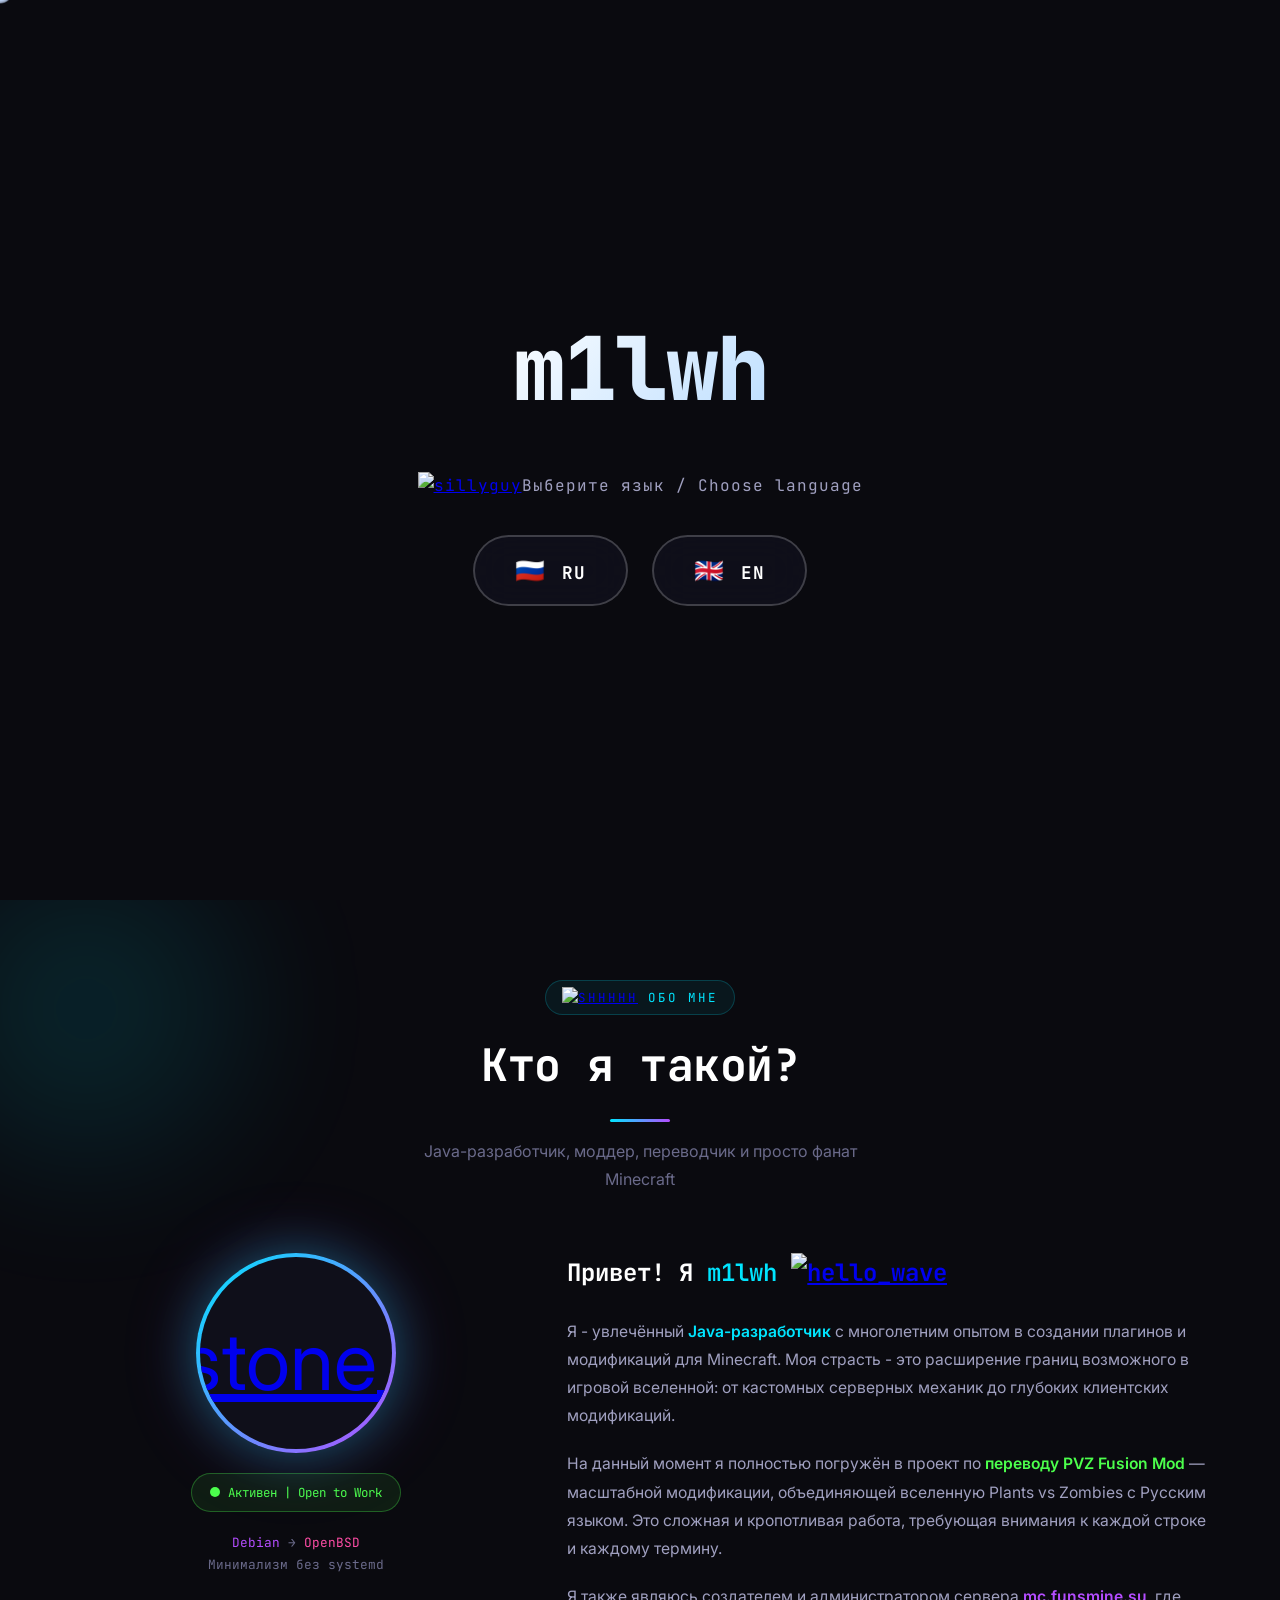
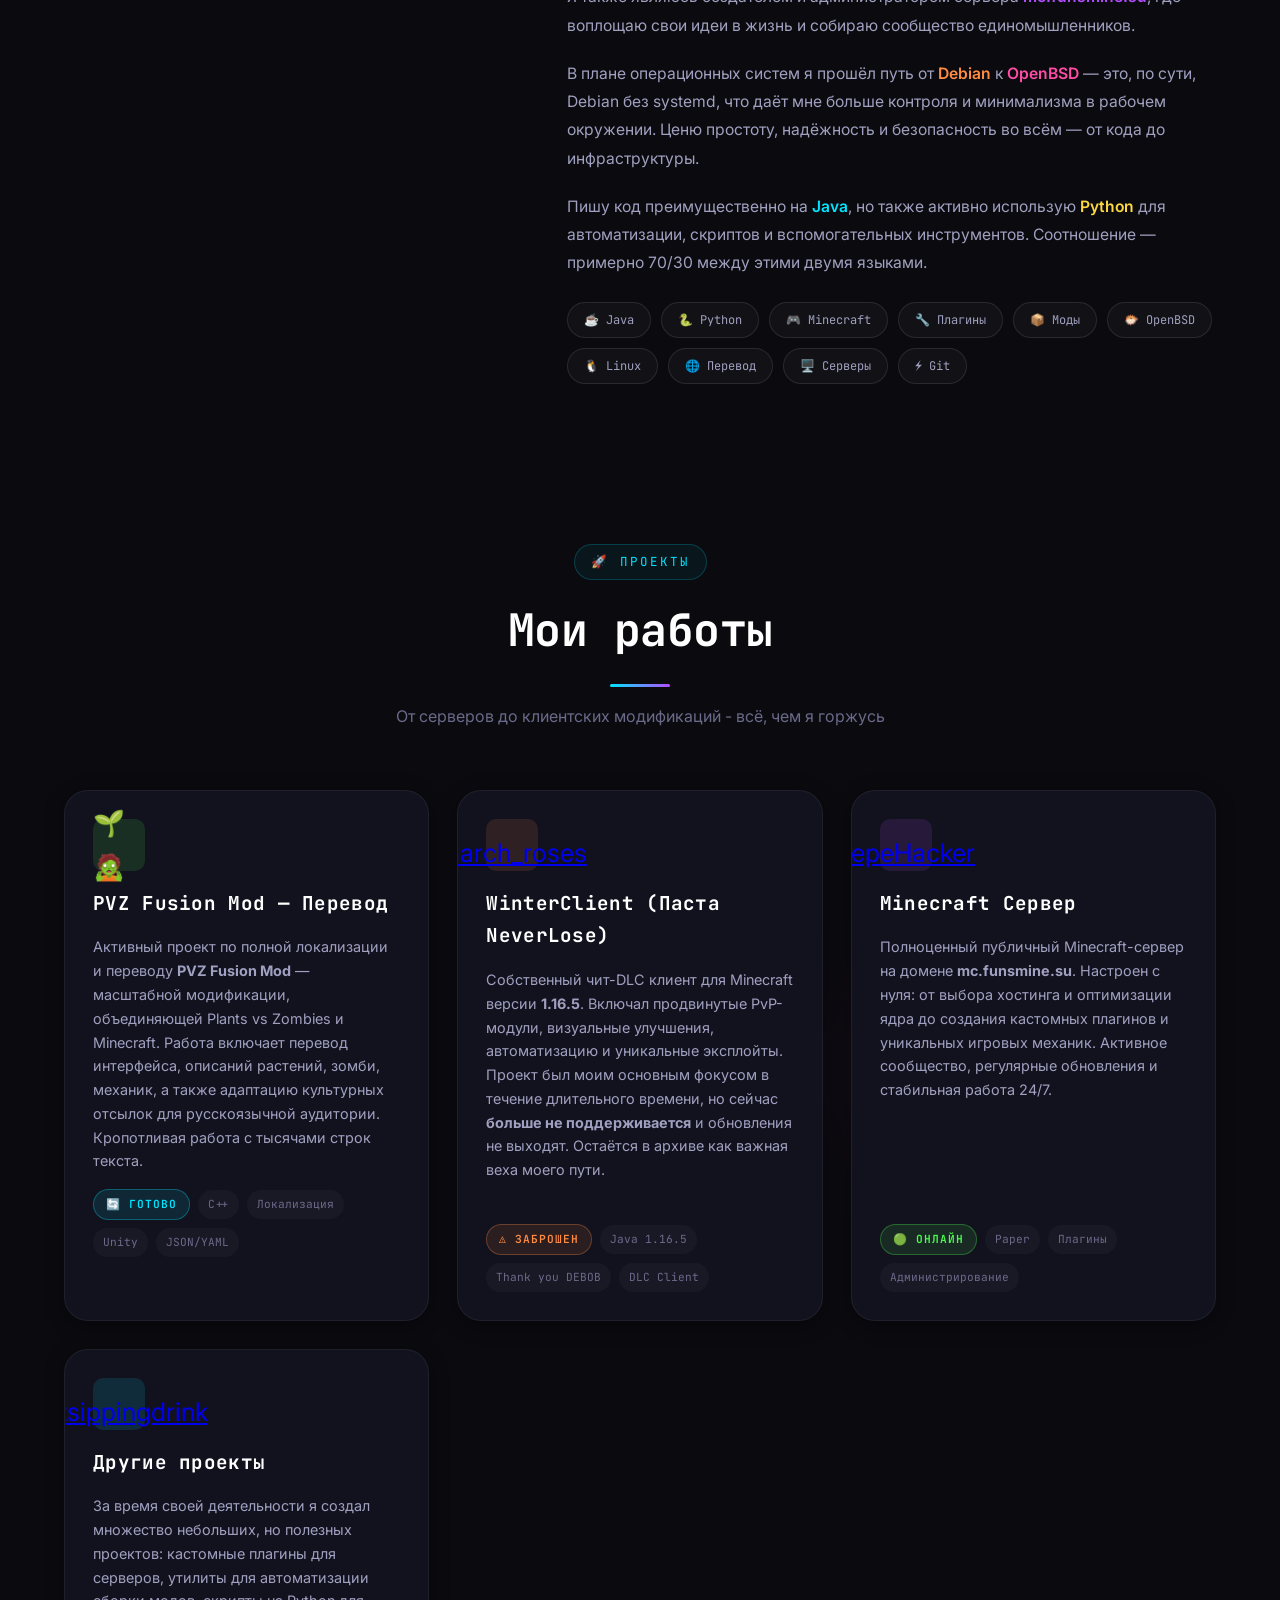
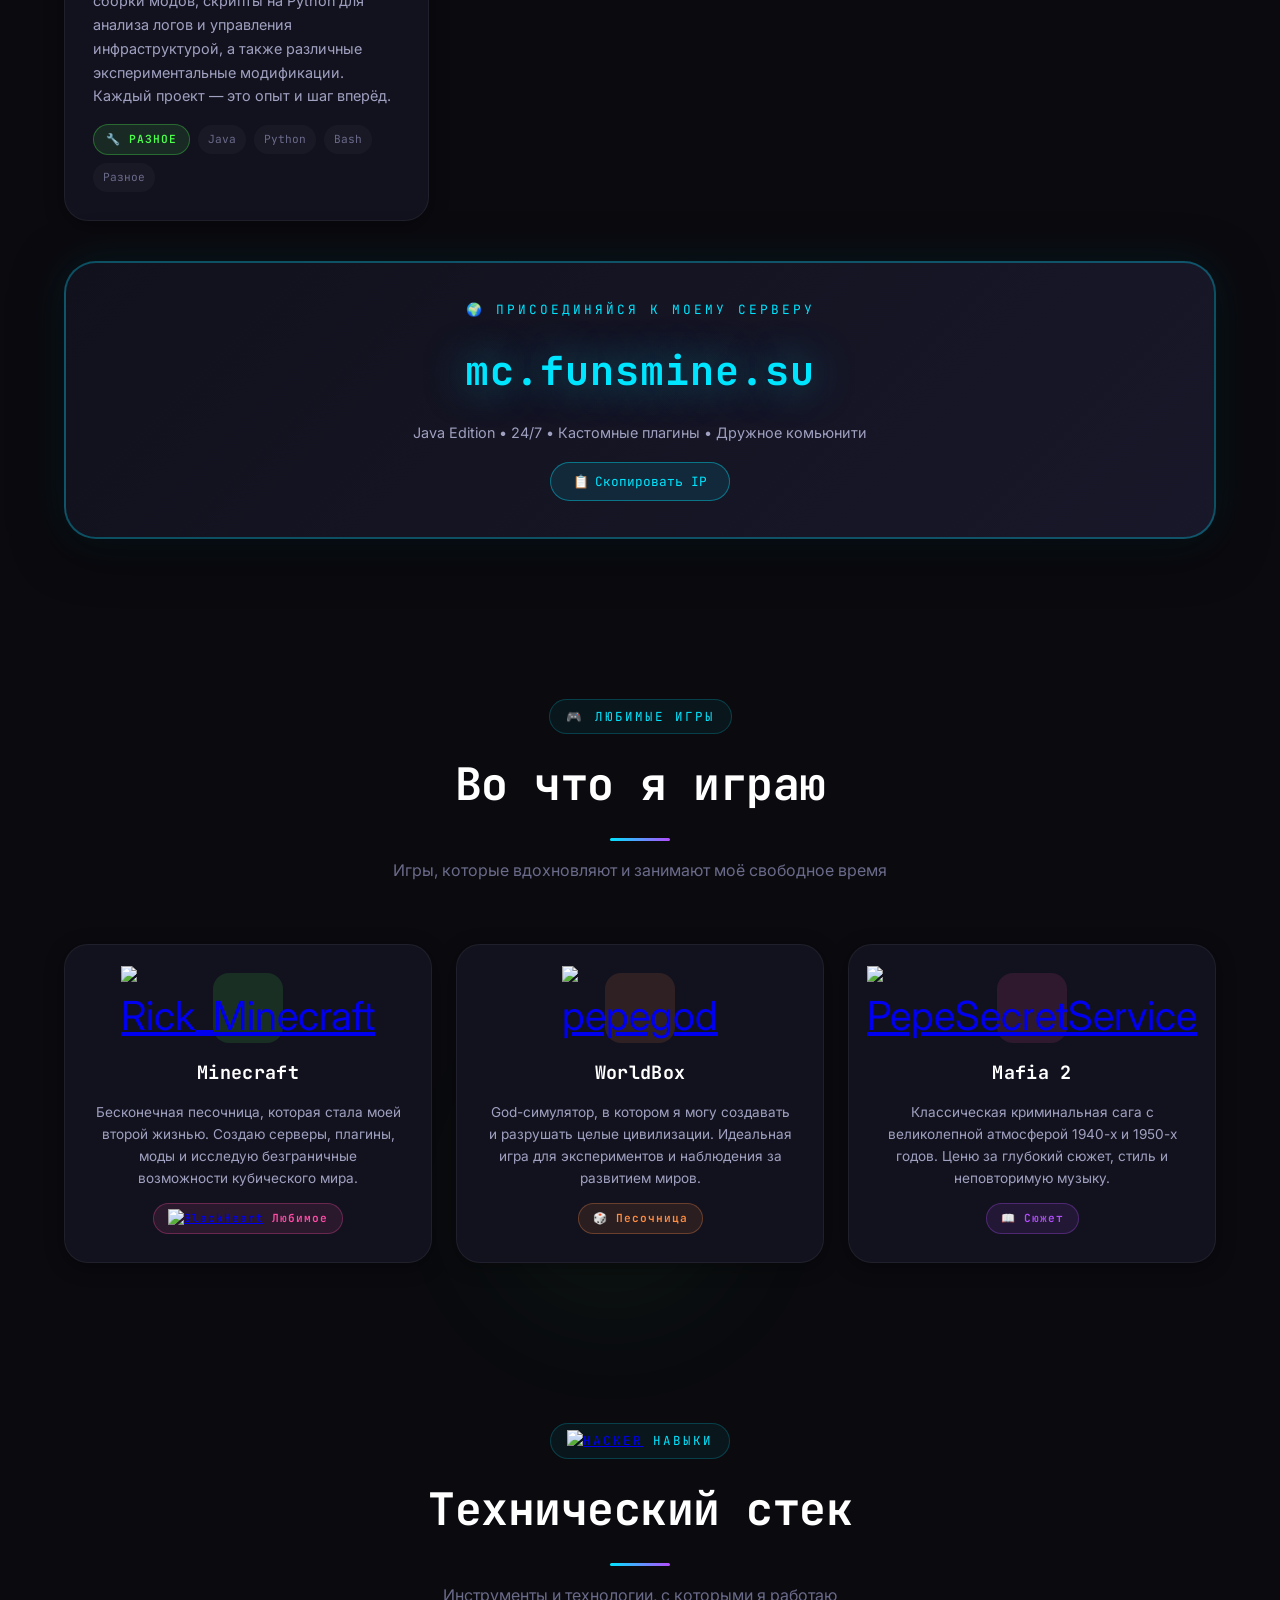
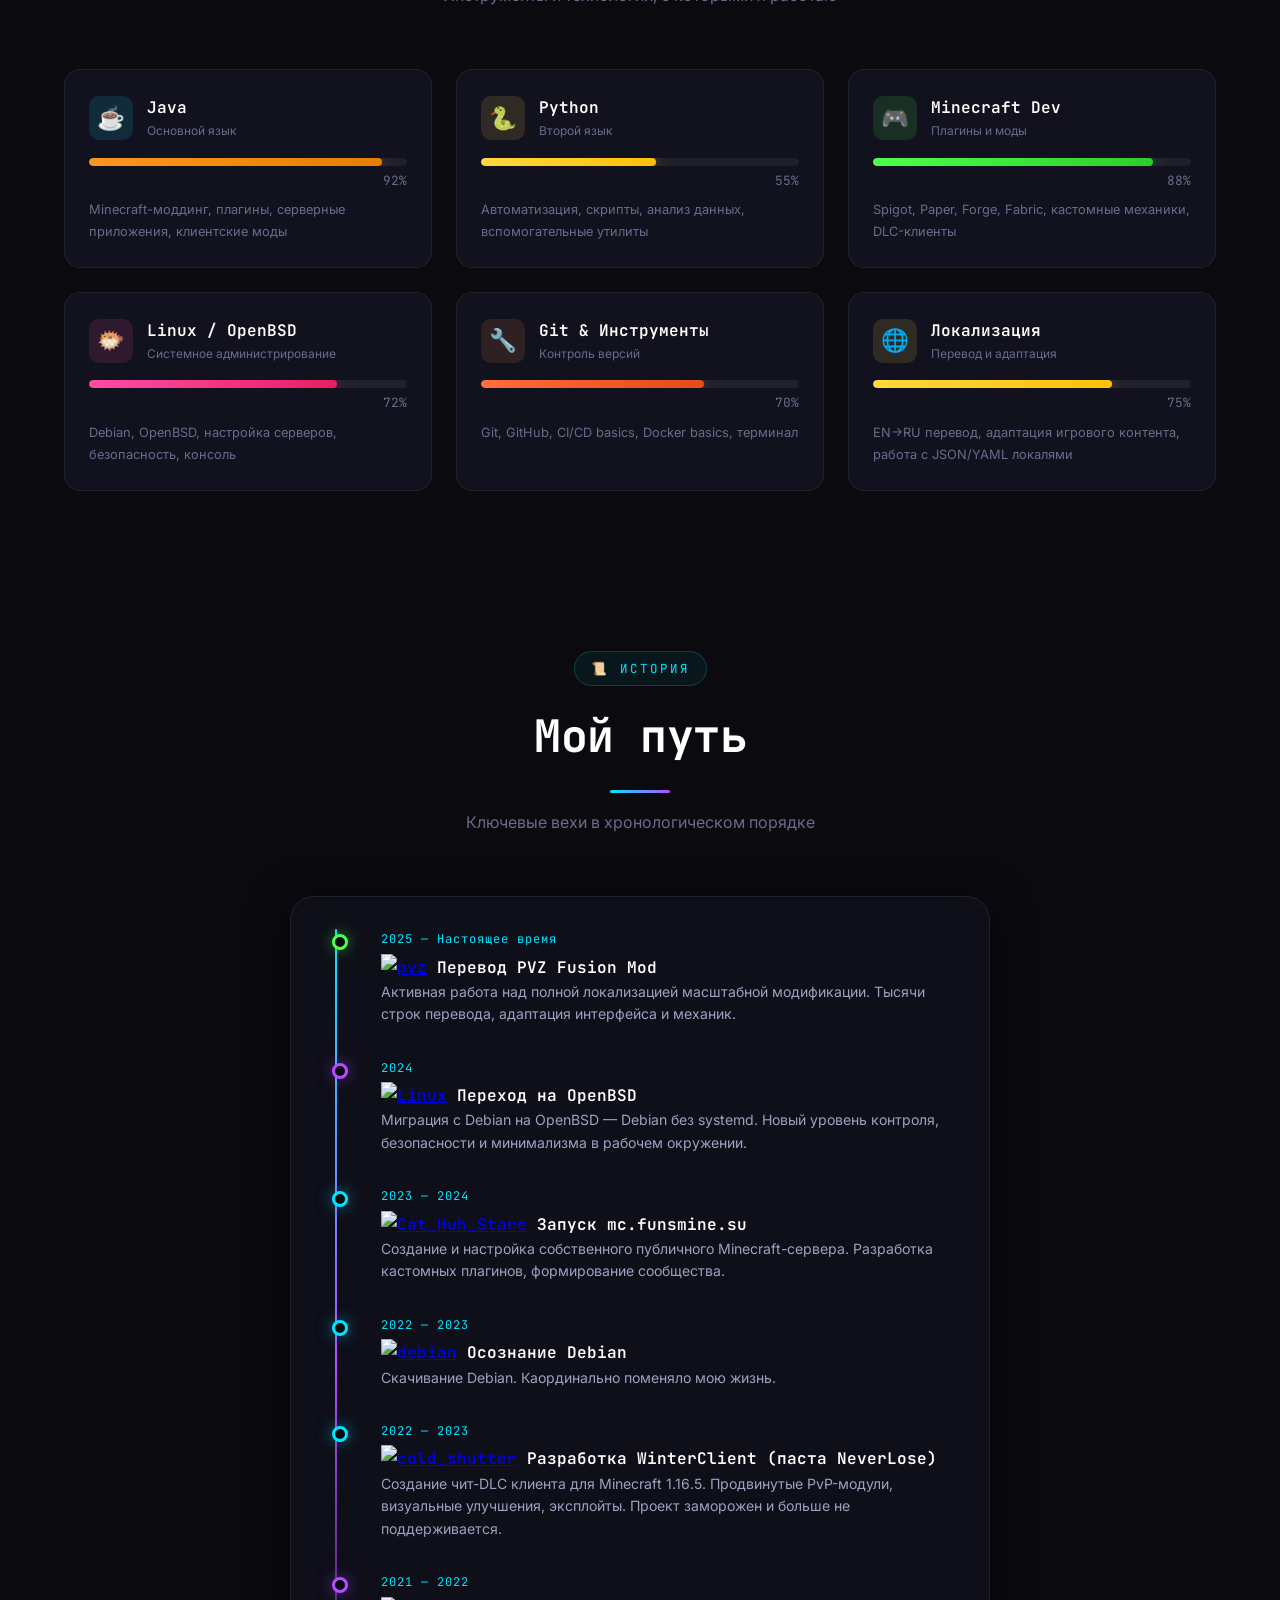
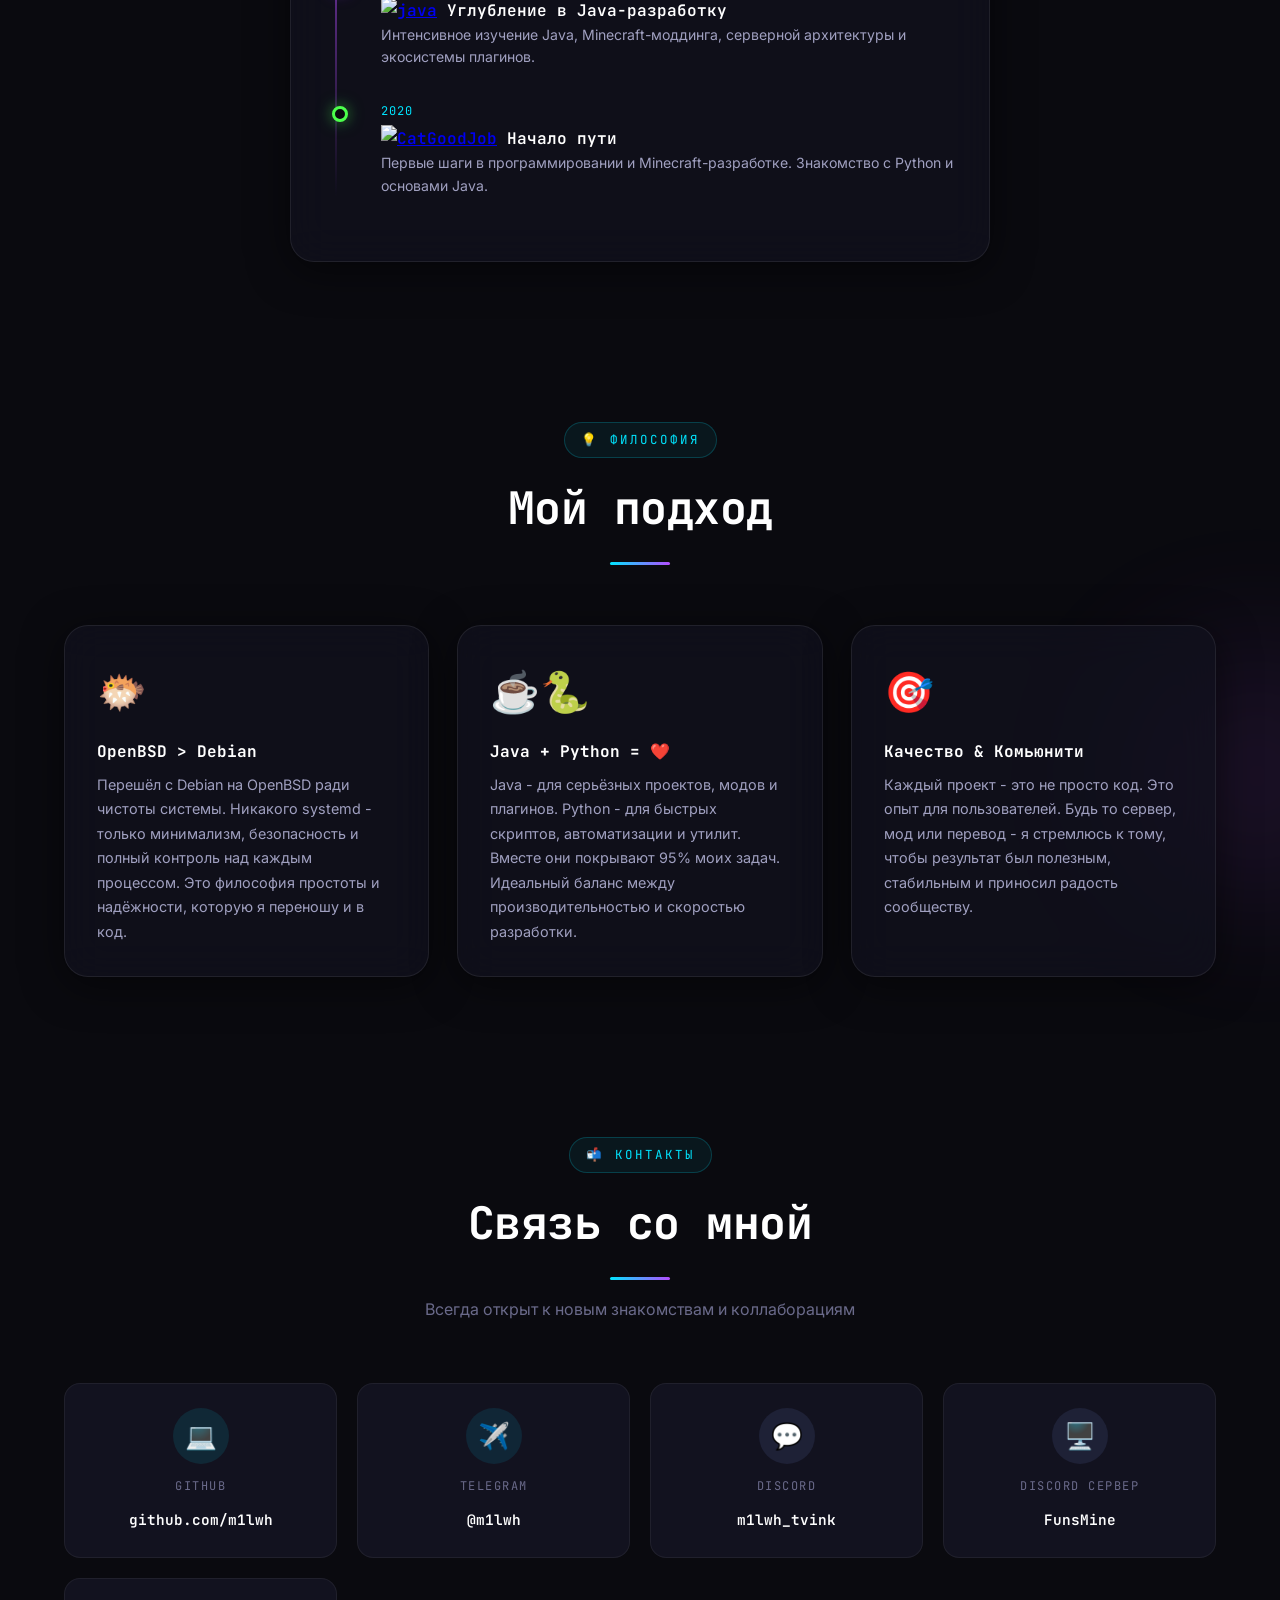
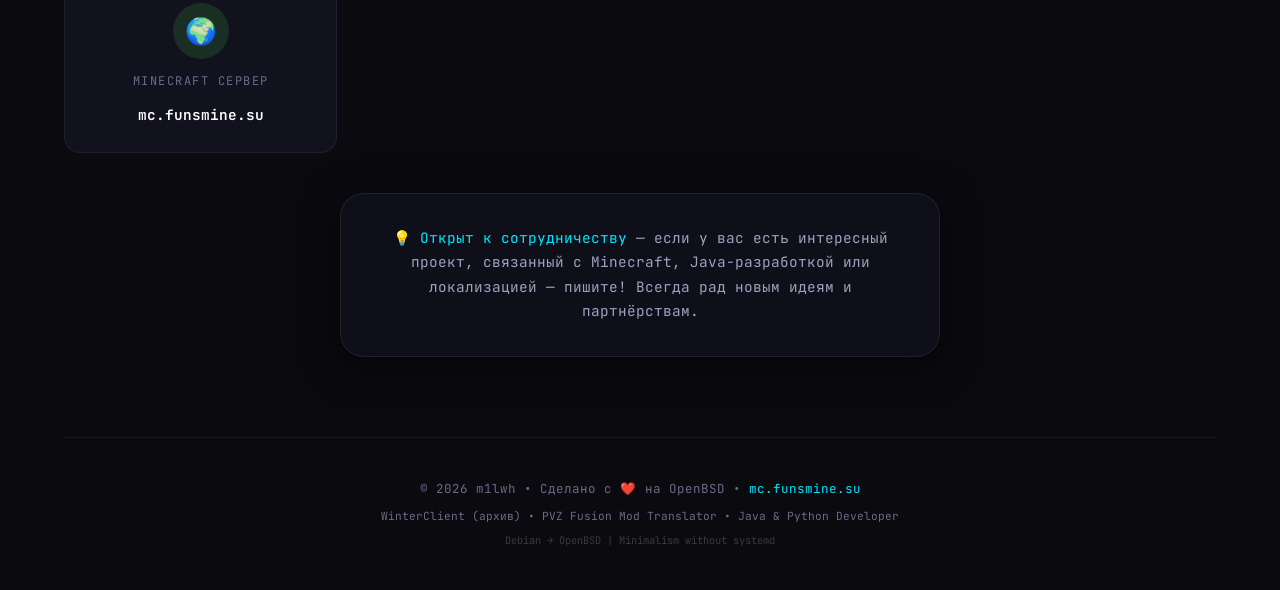
==== index.html @ a4d44437 "Revise PVZ Fusion Mod project details in index.html Updated project description and title for PVZ Fu" ====
<!DOCTYPE html>
<html lang="ru">
<head>
    <meta charset="UTF-8">
    <meta name="viewport" content="width=device-width, initial-scale=1.0">
    <title>m1lwh | Java Developer & Minecraft Enthusiast</title>
    <style>
        /* ═══════════════════════════════════════════════════════════════════════
           CSS CUSTOM PROPERTIES (VARIABLES)
           ═══════════════════════════════════════════════════════════════════════ */
        :root {
            --bg-primary: #0a0a0f;
            --bg-secondary: #0f0f1a;
            --bg-card: #12121f;
            --bg-card-hover: #181830;
            --text-primary: #e0e0f0;
            --text-secondary: #a0a0c0;
            --text-muted: #6a6a8a;
            --accent-cyan: #00e5ff;
            --accent-cyan-dim: #00b8d4;
            --accent-purple: #b44dff;
            --accent-purple-dim: #8c2eff;
            --accent-green: #4cff4c;
            --accent-green-dim: #2ecc2e;
            --accent-pink: #ff4da6;
            --accent-orange: #ff8c42;
            --accent-yellow: #ffd740;
            --border-subtle: rgba(255, 255, 255, 0.06);
            --border-glow: rgba(0, 229, 255, 0.3);
            --border-purple-glow: rgba(180, 77, 255, 0.3);
            --glass-bg: rgba(18, 18, 31, 0.7);
            --glass-border: rgba(255, 255, 255, 0.08);
            --shadow-glow: 0 0 30px rgba(0, 229, 255, 0.15);
            --shadow-purple-glow: 0 0 30px rgba(180, 77, 255, 0.15);
            --shadow-card: 0 8px 40px rgba(0, 0, 0, 0.5);
            --radius-sm: 10px;
            --radius-md: 16px;
            --radius-lg: 24px;
            --radius-xl: 32px;
            --font-mono: 'JetBrains Mono', 'Fira Code', 'Cascadia Code', 'Consolas', 'Monaco', monospace;
            --font-sans: 'Inter', 'Segoe UI', 'Roboto', 'Helvetica Neue', sans-serif;
            --transition-fast: 0.2s cubic-bezier(0.4, 0, 0.2, 1);
            --transition-smooth: 0.35s cubic-bezier(0.4, 0, 0.2, 1);
            --transition-bounce: 0.5s cubic-bezier(0.34, 1.56, 0.64, 1);
        }

        /* ═══════════════════════════════════════════════════════════════════════
           GLOBAL RESET & BASE STYLES
           ═══════════════════════════════════════════════════════════════════════ */
        * {
            margin: 0;
            padding: 0;
            box-sizing: border-box;
        }

        html {
            scroll-behavior: smooth;
            scrollbar-width: thin;
            scrollbar-color: var(--accent-cyan-dim) var(--bg-primary);
        }

        ::-webkit-scrollbar {
            width: 6px;
        }
        ::-webkit-scrollbar-track {
            background: var(--bg-primary);
        }
        ::-webkit-scrollbar-thumb {
            background: var(--accent-cyan-dim);
            border-radius: 10px;
        }
        ::-webkit-scrollbar-thumb:hover {
            background: var(--accent-cyan);
        }

        body {
            font-family: var(--font-sans);
            background: var(--bg-primary);
            color: var(--text-primary);
            line-height: 1.7;
            overflow-x: hidden;
            cursor: default;
            position: relative;
            min-height: 100vh;
            -webkit-font-smoothing: antialiased;
            -moz-osx-font-smoothing: grayscale;
        }

        /* ─── Canvas Background ─────────────────────── */
        #bgCanvas {
            position: fixed;
            top: 0;
            left: 0;
            width: 100%;
            height: 100%;
            z-index: 0;
            pointer-events: none;
            opacity: 0.7;
        }

        /* ─── Custom Cursor Trail ─────────────────── */
        .cursor-trail {
            position: fixed;
            pointer-events: none;
            z-index: 9999;
            width: 8px;
            height: 8px;
            border-radius: 50%;
            background: var(--accent-cyan);
            box-shadow: 0 0 20px var(--accent-cyan), 0 0 40px var(--accent-cyan), 0 0 60px rgba(0, 229, 255, 0.4);
            transition: transform 0.1s ease-out, opacity 0.3s;
            opacity: 0;
            mix-blend-mode: screen;
        }
        .cursor-trail.active {
            opacity: 1;
        }
        .cursor-dot {
            position: fixed;
            pointer-events: none;
            z-index: 9998;
            width: 20px;
            height: 20px;
            border: 2px solid rgba(255, 255, 255, 0.5);
            border-radius: 50%;
            transform: translate(-50%, -50%);
            transition: width 0.2s, height 0.2s, border-color 0.3s;
            opacity: 0;
        }
        .cursor-dot.active {
            opacity: 1;
        }
        .cursor-dot.hovering {
            width: 40px;
            height: 40px;
            border-color: var(--accent-purple);
            border-width: 2px;
        }

        /* ─── Main Container ──────────────────────── */
        .main-container {
            position: relative;
            z-index: 1;
            max-width: 1200px;
            margin: 0 auto;
            padding: 0 24px;
        }

        /* ═══════════════════════════════════════════════════════════════════════
           SPLASH SCREEN STYLES
           ═══════════════════════════════════════════════════════════════════════ */
        #splashScreen {
            position: fixed;
            top: 0;
            left: 0;
            width: 100vw;
            height: 100vh;
            z-index: 99999;
            background: var(--bg-primary);
            display: flex;
            align-items: center;
            justify-content: center;
            flex-direction: column;
            transition: opacity 0.7s cubic-bezier(0.4, 0, 0.2, 1), visibility 0.7s cubic-bezier(0.4, 0, 0.2, 1);
            opacity: 1;
            visibility: visible;
            cursor: default;
        }
        #splashScreen.hidden {
            opacity: 0;
            visibility: hidden;
            pointer-events: none;
        }
        #splashCanvas {
            position: absolute;
            top: 0;
            left: 0;
            width: 100%;
            height: 100%;
            pointer-events: none;
            z-index: 0;
        }
        .splash-content {
            position: relative;
            z-index: 1;
            text-align: center;
            display: flex;
            flex-direction: column;
            align-items: center;
            gap: 28px;
            padding: 40px;
        }
        .splash-logo {
            font-family: var(--font-mono);
            font-size: clamp(3rem, 8vw, 5.5rem);
            font-weight: 800;
            letter-spacing: -2px;
            background: linear-gradient(135deg, #ffffff 0%, #c0e0ff 30%, #00e5ff 60%, #b44dff 100%);
            -webkit-background-clip: text;
            background-clip: text;
            -webkit-text-fill-color: transparent;
            animation: titleShimmer 6s ease-in-out infinite;
            background-size: 300% 300%;
            user-select: none;
        }
        .splash-subtitle {
            font-family: var(--font-mono);
            font-size: 1rem;
            color: var(--text-secondary);
            letter-spacing: 1px;
            user-select: none;
            margin-bottom: 8px;
        }
        .splash-buttons {
            display: flex;
            gap: 24px;
            flex-wrap: wrap;
            justify-content: center;
        }
        .splash-btn {
            padding: 18px 40px;
            border-radius: 50px;
            font-family: var(--font-mono);
            font-size: 1.1rem;
            font-weight: 700;
            letter-spacing: 1px;
            cursor: pointer;
            text-decoration: none;
            transition: var(--transition-bounce);
            border: 2px solid rgba(255, 255, 255, 0.2);
            background: var(--glass-bg);
            backdrop-filter: blur(20px);
            -webkit-backdrop-filter: blur(20px);
            color: #fff;
            position: relative;
            overflow: hidden;
            user-select: none;
            min-width: 140px;
        }
        .splash-btn:hover {
            transform: translateY(-6px);
            box-shadow: 0 20px 50px rgba(0, 0, 0, 0.5), 0 0 40px rgba(0, 229, 255, 0.3);
            border-color: var(--accent-cyan);
            background: rgba(0, 229, 255, 0.08);
        }
        .splash-btn:active {
            transform: scale(0.95);
            transition: transform 0.1s ease;
        }
        .splash-btn .flag-icon {
            font-size: 1.5rem;
            margin-right: 4px;
        }

        /* ═══════════════════════════════════════════════════════════════════════
           NAVIGATION
           ═══════════════════════════════════════════════════════════════════════ */
        .navbar {
            position: fixed;
            top: 16px;
            left: 50%;
            transform: translateX(-50%);
            z-index: 100;
            background: var(--glass-bg);
            backdrop-filter: blur(30px);
            -webkit-backdrop-filter: blur(30px);
            border: 1px solid var(--glass-border);
            border-radius: 50px;
            padding: 8px 10px;
            display: flex;
            align-items: center;
            gap: 6px;
            box-shadow: 0 10px 50px rgba(0, 0, 0, 0.6), var(--shadow-glow);
            transition: var(--transition-smooth);
            flex-wrap: wrap;
            justify-content: center;
        }
        .navbar:hover {
            box-shadow: 0 10px 60px rgba(0, 0, 0, 0.7), 0 0 50px rgba(0, 229, 255, 0.25);
            border-color: var(--border-glow);
        }
        .nav-link {
            text-decoration: none;
            color: var(--text-secondary);
            font-family: var(--font-mono);
            font-size: 0.82rem;
            font-weight: 500;
            padding: 10px 18px;
            border-radius: 40px;
            transition: var(--transition-fast);
            letter-spacing: 0.5px;
            position: relative;
            white-space: nowrap;
            cursor: pointer;
            user-select: none;
        }
        .nav-link:hover {
            color: var(--accent-cyan);
            background: rgba(0, 229, 255, 0.06);
        }
        .nav-link.active {
            color: #fff;
            background: rgba(0, 229, 255, 0.15);
            box-shadow: 0 0 20px rgba(0, 229, 255, 0.2);
        }
        .nav-dot {
            width: 6px;
            height: 6px;
            border-radius: 50%;
            background: rgba(255, 255, 255, 0.2);
            flex-shrink: 0;
        }

        /* ═══════════════════════════════════════════════════════════════════════
           HERO SECTION
           ═══════════════════════════════════════════════════════════════════════ */
        .hero-section {
            min-height: 100vh;
            display: flex;
            align-items: center;
            justify-content: center;
            padding: 140px 0 80px;
            position: relative;
        }
        .hero-content {
            text-align: center;
            max-width: 850px;
            position: relative;
            z-index: 2;
        }
        .hero-badge {
            display: inline-block;
            padding: 8px 20px;
            background: rgba(0, 229, 255, 0.08);
            border: 1px solid rgba(0, 229, 255, 0.25);
            border-radius: 50px;
            font-family: var(--font-mono);
            font-size: 0.8rem;
            color: var(--accent-cyan);
            letter-spacing: 2px;
            text-transform: uppercase;
            margin-bottom: 28px;
            animation: badgePulse 3s ease-in-out infinite;
        }
        @keyframes badgePulse {
            0%,
            100% {
                box-shadow: 0 0 0px rgba(0, 229, 255, 0);
            }
            50% {
                box-shadow: 0 0 25px rgba(0, 229, 255, 0.35);
            }
        }
        .hero-title {
            font-family: var(--font-mono);
            font-size: clamp(2.5rem, 6vw, 4.5rem);
            font-weight: 800;
            letter-spacing: -1px;
            margin-bottom: 8px;
            line-height: 1.1;
            background: linear-gradient(135deg, #ffffff 0%, #c0e0ff 30%, #00e5ff 60%, #b44dff 100%);
            -webkit-background-clip: text;
            background-clip: text;
            -webkit-text-fill-color: transparent;
            animation: titleShimmer 6s ease-in-out infinite;
            background-size: 300% 300%;
        }
        @keyframes titleShimmer {
            0%,
            100% {
                background-position: 0% 50%;
            }
            25% {
                background-position: 100% 0%;
            }
            50% {
                background-position: 100% 100%;
            }
            75% {
                background-position: 0% 100%;
            }
        }
        .hero-subtitle {
            font-family: var(--font-mono);
            font-size: clamp(1rem, 2.5vw, 1.4rem);
            color: var(--text-secondary);
            margin-bottom: 10px;
            letter-spacing: 1px;
        }
        .hero-tagline {
            font-size: 1.05rem;
            color: var(--text-muted);
            margin-bottom: 36px;
            max-width: 600px;
            margin-left: auto;
            margin-right: auto;
            line-height: 1.6;
        }
        .hero-buttons {
            display: flex;
            gap: 16px;
            flex-wrap: wrap;
            justify-content: center;
        }

        /* ═══════════════════════════════════════════════════════════════════════
           BUTTONS
           ═══════════════════════════════════════════════════════════════════════ */
        .btn {
            padding: 14px 32px;
            border-radius: 50px;
            font-family: var(--font-mono);
            font-size: 0.9rem;
            font-weight: 600;
            letter-spacing: 0.5px;
            cursor: pointer;
            text-decoration: none;
            transition: var(--transition-bounce);
            border: none;
            position: relative;
            overflow: hidden;
            display: inline-flex;
            align-items: center;
            gap: 8px;
            user-select: none;
        }
        .btn-primary {
            background: linear-gradient(135deg, #00b8d4, #0097a7);
            color: #fff;
            box-shadow: 0 8px 30px rgba(0, 184, 212, 0.4);
        }
        .btn-primary:hover {
            transform: translateY(-3px);
            box-shadow: 0 15px 40px rgba(0, 184, 212, 0.55);
            background: linear-gradient(135deg, #00d4f0, #00acc1);
        }
        .btn-outline {
            background: transparent;
            color: var(--accent-cyan);
            border: 2px solid rgba(0, 229, 255, 0.4);
        }
        .btn-outline:hover {
            border-color: var(--accent-cyan);
            box-shadow: 0 0 30px rgba(0, 229, 255, 0.3);
            background: rgba(0, 229, 255, 0.05);
            transform: translateY(-3px);
        }
        .btn-purple {
            background: linear-gradient(135deg, #8c2eff, #6a1bcc);
            color: #fff;
            box-shadow: 0 8px 30px rgba(140, 46, 255, 0.4);
        }
        .btn-purple:hover {
            transform: translateY(-3px);
            box-shadow: 0 15px 40px rgba(140, 46, 255, 0.55);
            background: linear-gradient(135deg, #9d4fff, #7b2ff0);
        }
        .btn .btn-icon {
            font-size: 1.1rem;
        }

        /* ═══════════════════════════════════════════════════════════════════════
           FLOATING ORBS
           ═══════════════════════════════════════════════════════════════════════ */
        .orb {
            position: absolute;
            border-radius: 50%;
            filter: blur(80px);
            pointer-events: none;
            z-index: 0;
            animation: orbFloat 12s ease-in-out infinite;
            opacity: 0.4;
        }
        .orb-1 {
            width: 300px;
            height: 300px;
            background: rgba(0, 229, 255, 0.3);
            top: 10%;
            left: -5%;
            animation-delay: 0s;
            animation-duration: 14s;
        }
        .orb-2 {
            width: 250px;
            height: 250px;
            background: rgba(180, 77, 255, 0.3);
            bottom: 15%;
            right: -8%;
            animation-delay: -5s;
            animation-duration: 16s;
        }
        .orb-3 {
            width: 200px;
            height: 200px;
            background: rgba(76, 255, 76, 0.2);
            top: 50%;
            left: 40%;
            animation-delay: -9s;
            animation-duration: 18s;
        }
        .orb-4 {
            width: 180px;
            height: 180px;
            background: rgba(255, 77, 166, 0.2);
            top: 30%;
            right: 20%;
            animation-delay: -3s;
            animation-duration: 15s;
        }
        @keyframes orbFloat {
            0%,
            100% {
                transform: translate(0, 0) scale(1);
            }
            20% {
                transform: translate(40px, -30px) scale(1.1);
            }
            40% {
                transform: translate(-20px, 50px) scale(0.9);
            }
            60% {
                transform: translate(-50px, -20px) scale(1.05);
            }
            80% {
                transform: translate(30px, 40px) scale(0.95);
            }
        }

        /* ═══════════════════════════════════════════════════════════════════════
           SECTION STYLES
           ═══════════════════════════════════════════════════════════════════════ */
        .section {
            padding: 80px 0;
            position: relative;
            z-index: 2;
        }
        .section-header {
            text-align: center;
            margin-bottom: 60px;
        }
        .section-label {
            font-family: var(--font-mono);
            font-size: 0.78rem;
            letter-spacing: 3px;
            text-transform: uppercase;
            color: var(--accent-cyan);
            margin-bottom: 12px;
            display: inline-block;
            padding: 6px 16px;
            background: rgba(0, 229, 255, 0.06);
            border-radius: 30px;
            border: 1px solid rgba(0, 229, 255, 0.2);
        }
        .section-title {
            font-family: var(--font-mono);
            font-size: clamp(1.8rem, 4vw, 2.8rem);
            font-weight: 700;
            letter-spacing: -0.5px;
            margin-bottom: 10px;
            color: #fff;
        }
        .section-subtitle {
            color: var(--text-muted);
            font-size: 1rem;
            max-width: 500px;
            margin: 0 auto;
        }
        .divider {
            width: 60px;
            height: 3px;
            background: linear-gradient(90deg, var(--accent-cyan), var(--accent-purple));
            border-radius: 10px;
            margin: 16px auto;
        }

        /* ═══════════════════════════════════════════════════════════════════════
           GLASS CARDS
           ═══════════════════════════════════════════════════════════════════════ */
        .glass-card {
            background: var(--glass-bg);
            backdrop-filter: blur(20px);
            -webkit-backdrop-filter: blur(20px);
            border: 1px solid var(--glass-border);
            border-radius: var(--radius-lg);
            padding: 32px;
            transition: var(--transition-smooth);
            box-shadow: var(--shadow-card);
            position: relative;
            overflow: hidden;
        }
        .glass-card::before {
            content: '';
            position: absolute;
            top: 0;
            left: 0;
            right: 0;
            height: 1px;
            background: linear-gradient(90deg, transparent, rgba(255, 255, 255, 0.1), transparent);
            opacity: 0;
            transition: var(--transition-smooth);
        }
        .glass-card:hover {
            transform: translateY(-6px);
            box-shadow: 0 20px 60px rgba(0, 0, 0, 0.6), var(--shadow-glow);
            border-color: var(--border-glow);
        }
        .glass-card:hover::before {
            opacity: 1;
        }
        .glass-card.purple-glow:hover {
            box-shadow: 0 20px 60px rgba(0, 0, 0, 0.6), var(--shadow-purple-glow);
            border-color: var(--border-purple-glow);
        }

        /* ═══════════════════════════════════════════════════════════════════════
           ABOUT SECTION
           ═══════════════════════════════════════════════════════════════════════ */
        .about-grid {
            display: grid;
            grid-template-columns: 1fr 1.4fr;
            gap: 40px;
            align-items: start;
        }
        .about-avatar-area {
            display: flex;
            flex-direction: column;
            align-items: center;
            gap: 20px;
        }
        .avatar-container {
            width: 200px;
            height: 200px;
            border-radius: 50%;
            background: linear-gradient(135deg, var(--accent-cyan), var(--accent-purple));
            padding: 4px;
            box-shadow: 0 0 50px rgba(0, 229, 255, 0.3), 0 0 80px rgba(180, 77, 255, 0.2);
            animation: avatarGlow 4s ease-in-out infinite;
            position: relative;
        }
        @keyframes avatarGlow {
            0%,
            100% {
                box-shadow: 0 0 50px rgba(0, 229, 255, 0.3), 0 0 80px rgba(180, 77, 255, 0.2);
            }
            50% {
                box-shadow: 0 0 70px rgba(0, 229, 255, 0.5), 0 0 100px rgba(180, 77, 255, 0.35);
            }
        }
        .avatar-inner {
            width: 100%;
            height: 100%;
            border-radius: 50%;
            background: var(--bg-secondary);
            display: flex;
            align-items: center;
            justify-content: center;
            font-size: 5rem;
            overflow: hidden;
        }
        .avatar-inner img {
            width: 100%;
            height: 100%;
            object-fit: cover;
            border-radius: 50%;
        }
        .avatar-emoji {
            font-size: 5rem;
            filter: grayscale(0%);
        }
        .status-badge {
            display: flex;
            align-items: center;
            gap: 8px;
            padding: 8px 18px;
            background: rgba(76, 255, 76, 0.08);
            border: 1px solid rgba(76, 255, 76, 0.3);
            border-radius: 50px;
            font-family: var(--font-mono);
            font-size: 0.78rem;
            color: var(--accent-green);
        }
        .status-dot {
            width: 10px;
            height: 10px;
            border-radius: 50%;
            background: var(--accent-green);
            animation: statusPulse 2s ease-in-out infinite;
        }
        @keyframes statusPulse {
            0%,
            100% {
                box-shadow: 0 0 0px var(--accent-green);
            }
            50% {
                box-shadow: 0 0 15px var(--accent-green), 0 0 25px var(--accent-green);
            }
        }
        .about-text-area {
            display: flex;
            flex-direction: column;
            gap: 20px;
        }
        .about-text-area h3 {
            font-family: var(--font-mono);
            font-size: 1.5rem;
            color: #fff;
            margin-bottom: 4px;
        }
        .about-text-area p {
            color: var(--text-secondary);
            line-height: 1.8;
            font-size: 0.98rem;
        }
        .highlight {
            color: var(--accent-cyan);
            font-weight: 600;
        }
        .highlight-purple {
            color: var(--accent-purple);
            font-weight: 600;
        }
        .highlight-green {
            color: var(--accent-green);
            font-weight: 600;
        }
        .highlight-orange {
            color: var(--accent-orange);
            font-weight: 600;
        }
        .highlight-pink {
            color: var(--accent-pink);
            font-weight: 600;
        }
        .tag-row {
            display: flex;
            flex-wrap: wrap;
            gap: 10px;
            margin-top: 4px;
        }
        .tag {
            padding: 7px 16px;
            background: rgba(255, 255, 255, 0.03);
            border: 1px solid rgba(255, 255, 255, 0.1);
            border-radius: 30px;
            font-family: var(--font-mono);
            font-size: 0.75rem;
            color: var(--text-secondary);
            transition: var(--transition-fast);
            cursor: default;
        }
        .tag:hover {
            border-color: var(--accent-cyan);
            color: var(--accent-cyan);
            background: rgba(0, 229, 255, 0.05);
        }
        .tag.java-tag:hover {
            border-color: #f89820;
            color: #f89820;
            background: rgba(248, 152, 32, 0.06);
        }
        .tag.python-tag:hover {
            border-color: #ffd740;
            color: #ffd740;
            background: rgba(255, 215, 64, 0.06);
        }
        .tag.os-tag:hover {
            border-color: #ff4da6;
            color: #ff4da6;
            background: rgba(255, 77, 166, 0.06);
        }

        /* ═══════════════════════════════════════════════════════════════════════
           PROJECTS SECTION
           ═══════════════════════════════════════════════════════════════════════ */
        .projects-grid {
            display: grid;
            grid-template-columns: repeat(auto-fit, minmax(340px, 1fr));
            gap: 28px;
        }
        .project-card {
            background: var(--bg-card);
            border: 1px solid var(--border-subtle);
            border-radius: var(--radius-lg);
            padding: 28px;
            transition: var(--transition-smooth);
            position: relative;
            overflow: hidden;
            cursor: default;
            display: flex;
            flex-direction: column;
            gap: 16px;
            box-shadow: 0 4px 20px rgba(0, 0, 0, 0.3);
            text-decoration: none;
            color: inherit;
        }
        .project-card.clickable {
            cursor: pointer;
        }
        .project-card:hover {
            transform: translateY(-8px);
            box-shadow: 0 20px 50px rgba(0, 0, 0, 0.5);
            border-color: rgba(255, 255, 255, 0.15);
        }
        .project-card::after {
            content: '';
            position: absolute;
            bottom: 0;
            left: 0;
            right: 0;
            height: 3px;
            background: linear-gradient(90deg, transparent, var(--accent-cyan), transparent);
            opacity: 0;
            transition: var(--transition-smooth);
        }
        .project-card:hover::after {
            opacity: 1;
        }
        .project-card.purple-line::after {
            background: linear-gradient(90deg, transparent, var(--accent-purple), transparent);
        }
        .project-card.green-line::after {
            background: linear-gradient(90deg, transparent, var(--accent-green), transparent);
        }
        .project-card.orange-line::after {
            background: linear-gradient(90deg, transparent, var(--accent-orange), transparent);
        }
        .project-card.pink-line::after {
            background: linear-gradient(90deg, transparent, var(--accent-pink), transparent);
        }
        .project-icon {
            width: 52px;
            height: 52px;
            border-radius: var(--radius-sm);
            display: flex;
            align-items: center;
            justify-content: center;
            font-size: 1.6rem;
            flex-shrink: 0;
        }
        .icon-cyan {
            background: rgba(0, 229, 255, 0.12);
            color: var(--accent-cyan);
        }
        .icon-purple {
            background: rgba(180, 77, 255, 0.12);
            color: var(--accent-purple);
        }
        .icon-green {
            background: rgba(76, 255, 76, 0.12);
            color: var(--accent-green);
        }
        .icon-orange {
            background: rgba(255, 140, 66, 0.12);
            color: var(--accent-orange);
        }
        .icon-pink {
            background: rgba(255, 77, 166, 0.12);
            color: var(--accent-pink);
        }
        .icon-yellow {
            background: rgba(255, 215, 64, 0.12);
            color: var(--accent-yellow);
        }
        .project-card h4 {
            font-family: var(--font-mono);
            font-size: 1.2rem;
            color: #fff;
            letter-spacing: 0.3px;
        }
        .project-card p {
            color: var(--text-secondary);
            font-size: 0.9rem;
            line-height: 1.65;
            flex-grow: 1;
        }
        .project-meta {
            display: flex;
            flex-wrap: wrap;
            gap: 8px;
            align-items: center;
        }
        .project-status {
            padding: 5px 12px;
            border-radius: 20px;
            font-family: var(--font-mono);
            font-size: 0.7rem;
            letter-spacing: 1px;
            text-transform: uppercase;
            font-weight: 600;
        }
        .status-active {
            background: rgba(76, 255, 76, 0.1);
            color: var(--accent-green);
            border: 1px solid rgba(76, 255, 76, 0.3);
        }
        .status-inactive {
            background: rgba(255, 140, 66, 0.1);
            color: var(--accent-orange);
            border: 1px solid rgba(255, 140, 66, 0.3);
        }
        .status-done {
            background: rgba(0, 229, 255, 0.1);
            color: var(--accent-cyan);
            border: 1px solid rgba(0, 229, 255, 0.3);
        }
        .project-tech {
            font-family: var(--font-mono);
            font-size: 0.7rem;
            color: var(--text-muted);
            padding: 5px 10px;
            background: rgba(255, 255, 255, 0.03);
            border-radius: 15px;
        }
        .project-link-hint {
            font-family: var(--font-mono);
            font-size: 0.68rem;
            color: var(--accent-cyan);
            opacity: 0;
            transition: opacity 0.3s;
            text-align: right;
        }
        .project-card:hover .project-link-hint {
            opacity: 0.8;
        }

        /* ═══════════════════════════════════════════════════════════════════════
           SERVER CARD SPECIAL
           ═══════════════════════════════════════════════════════════════════════ */
        .server-card {
            background: linear-gradient(135deg, rgba(18, 18, 31, 0.9), rgba(25, 25, 45, 0.9));
            border: 2px solid rgba(0, 229, 255, 0.3);
            border-radius: var(--radius-xl);
            padding: 36px;
            text-align: center;
            transition: var(--transition-smooth);
            position: relative;
            overflow: hidden;
            box-shadow: 0 10px 50px rgba(0, 0, 0, 0.5), 0 0 40px rgba(0, 229, 255, 0.1);
        }
        .server-card:hover {
            border-color: rgba(0, 229, 255, 0.6);
            box-shadow: 0 15px 60px rgba(0, 0, 0, 0.6), 0 0 70px rgba(0, 229, 255, 0.2);
            transform: translateY(-5px);
        }
        .server-ip {
            font-family: var(--font-mono);
            font-size: clamp(1.5rem, 4vw, 2.5rem);
            font-weight: 700;
            color: var(--accent-cyan);
            letter-spacing: 1px;
            margin: 16px 0;
            text-shadow: 0 0 40px rgba(0, 229, 255, 0.5);
            user-select: all;
            cursor: text;
        }
        .server-ip:hover {
            text-shadow: 0 0 60px rgba(0, 229, 255, 0.8);
        }
        .copy-btn {
            display: inline-flex;
            align-items: center;
            gap: 6px;
            padding: 10px 22px;
            background: rgba(0, 229, 255, 0.1);
            border: 1px solid rgba(0, 229, 255, 0.4);
            border-radius: 30px;
            color: var(--accent-cyan);
            font-family: var(--font-mono);
            font-size: 0.8rem;
            cursor: pointer;
            transition: var(--transition-fast);
            user-select: none;
        }
        .copy-btn:hover {
            background: rgba(0, 229, 255, 0.2);
            border-color: var(--accent-cyan);
        }
        .copy-btn.copied {
            background: rgba(76, 255, 76, 0.15);
            border-color: var(--accent-green);
            color: var(--accent-green);
        }

        /* ═══════════════════════════════════════════════════════════════════════
           FAVORITE GAMES SECTION
           ═══════════════════════════════════════════════════════════════════════ */
        .games-grid {
            display: grid;
            grid-template-columns: repeat(auto-fit, minmax(280px, 1fr));
            gap: 24px;
        }
        .game-card {
            background: var(--bg-card);
            border: 1px solid var(--border-subtle);
            border-radius: var(--radius-lg);
            padding: 28px;
            transition: var(--transition-smooth);
            text-align: center;
            cursor: default;
            position: relative;
            overflow: hidden;
            box-shadow: 0 4px 20px rgba(0, 0, 0, 0.3);
            display: flex;
            flex-direction: column;
            align-items: center;
            gap: 14px;
        }
        .game-card:hover {
            transform: translateY(-8px);
            box-shadow: 0 20px 50px rgba(0, 0, 0, 0.5);
            border-color: rgba(255, 255, 255, 0.2);
        }
        .game-card::after {
            content: '';
            position: absolute;
            bottom: 0;
            left: 0;
            right: 0;
            height: 3px;
            background: linear-gradient(90deg, transparent, var(--accent-pink), transparent);
            opacity: 0;
            transition: var(--transition-smooth);
        }
        .game-card:hover::after {
            opacity: 1;
        }
        .game-icon {
            width: 70px;
            height: 70px;
            border-radius: var(--radius-md);
            display: flex;
            align-items: center;
            justify-content: center;
            font-size: 2.5rem;
            flex-shrink: 0;
        }
        .game-card h4 {
            font-family: var(--font-mono);
            font-size: 1.15rem;
            color: #fff;
            letter-spacing: 0.3px;
        }
        .game-card p {
            color: var(--text-secondary);
            font-size: 0.85rem;
            line-height: 1.6;
        }
        .game-badge {
            display: inline-block;
            padding: 5px 14px;
            border-radius: 20px;
            font-family: var(--font-mono);
            font-size: 0.7rem;
            letter-spacing: 1px;
            font-weight: 600;
            background: rgba(255, 77, 166, 0.1);
            color: var(--accent-pink);
            border: 1px solid rgba(255, 77, 166, 0.3);
        }

        /* ═══════════════════════════════════════════════════════════════════════
           SKILLS SECTION
           ═══════════════════════════════════════════════════════════════════════ */
        .skills-grid {
            display: grid;
            grid-template-columns: repeat(auto-fit, minmax(280px, 1fr));
            gap: 24px;
        }
        .skill-card {
            background: var(--bg-card);
            border: 1px solid var(--border-subtle);
            border-radius: var(--radius-md);
            padding: 24px;
            transition: var(--transition-smooth);
            cursor: default;
        }
        .skill-card:hover {
            border-color: rgba(255, 255, 255, 0.15);
            transform: translateY(-3px);
            box-shadow: 0 12px 35px rgba(0, 0, 0, 0.4);
        }
        .skill-header {
            display: flex;
            align-items: center;
            gap: 14px;
            margin-bottom: 16px;
        }
        .skill-icon {
            width: 44px;
            height: 44px;
            border-radius: var(--radius-sm);
            display: flex;
            align-items: center;
            justify-content: center;
            font-size: 1.4rem;
            flex-shrink: 0;
        }
        .skill-name {
            font-family: var(--font-mono);
            font-weight: 600;
            color: #fff;
            font-size: 1rem;
        }
        .skill-bar-bg {
            height: 8px;
            background: rgba(255, 255, 255, 0.06);
            border-radius: 10px;
            overflow: hidden;
            margin-top: 6px;
        }
        .skill-bar-fill {
            height: 100%;
            border-radius: 10px;
            transition: width 1.5s cubic-bezier(0.4, 0, 0.2, 1);
        }
        .fill-java {
            background: linear-gradient(90deg, #f89820, #e67e00);
            width: 92%;
            box-shadow: 0 0 15px rgba(248, 152, 32, 0.4);
        }
        .fill-python {
            background: linear-gradient(90deg, #ffd740, #ffc107);
            width: 55%;
            box-shadow: 0 0 15px rgba(255, 215, 64, 0.4);
        }
        .fill-minecraft {
            background: linear-gradient(90deg, #4cff4c, #2ecc2e);
            width: 88%;
            box-shadow: 0 0 15px rgba(76, 255, 76, 0.4);
        }
        .fill-linux {
            background: linear-gradient(90deg, #ff4da6, #e91e63);
            width: 78%;
            box-shadow: 0 0 15px rgba(255, 77, 166, 0.4);
        }
        .fill-git {
            background: linear-gradient(90deg, #ff6d3a, #e64a19);
            width: 70%;
            box-shadow: 0 0 15px rgba(255, 109, 58, 0.4);
        }
        .skill-percent {
            font-family: var(--font-mono);
            font-size: 0.8rem;
            color: var(--text-muted);
            text-align: right;
            margin-top: 4px;
        }

        /* ═══════════════════════════════════════════════════════════════════════
           TIMELINE
           ═══════════════════════════════════════════════════════════════════════ */
        .timeline {
            position: relative;
            padding-left: 30px;
        }
        .timeline::before {
            content: '';
            position: absolute;
            left: 12px;
            top: 0;
            bottom: 0;
            width: 2px;
            background: linear-gradient(180deg, var(--accent-cyan), var(--accent-purple), transparent);
            border-radius: 2px;
        }
        .timeline-item {
            position: relative;
            margin-bottom: 32px;
            padding-left: 28px;
        }
        .timeline-dot {
            position: absolute;
            left: -21px;
            top: 5px;
            width: 16px;
            height: 16px;
            border-radius: 50%;
            border: 3px solid var(--accent-cyan);
            background: var(--bg-primary);
            box-shadow: 0 0 15px rgba(0, 229, 255, 0.5);
            z-index: 2;
        }
        .timeline-dot.purple {
            border-color: var(--accent-purple);
            box-shadow: 0 0 15px rgba(180, 77, 255, 0.5);
        }
        .timeline-dot.green {
            border-color: var(--accent-green);
            box-shadow: 0 0 15px rgba(76, 255, 76, 0.5);
        }
        .timeline-date {
            font-family: var(--font-mono);
            font-size: 0.75rem;
            color: var(--accent-cyan);
            letter-spacing: 1px;
            margin-bottom: 4px;
        }
        .timeline-title {
            font-family: var(--font-mono);
            font-weight: 600;
            color: #fff;
            font-size: 1rem;
        }
        .timeline-desc {
            color: var(--text-secondary);
            font-size: 0.88rem;
            line-height: 1.6;
        }

        /* ═══════════════════════════════════════════════════════════════════════
           CONTACT SECTION
           ═══════════════════════════════════════════════════════════════════════ */
        .contact-grid {
            display: grid;
            grid-template-columns: repeat(auto-fit, minmax(220px, 1fr));
            gap: 20px;
        }
        .contact-card {
            background: var(--bg-card);
            border: 1px solid var(--border-subtle);
            border-radius: var(--radius-md);
            padding: 24px;
            text-align: center;
            transition: var(--transition-smooth);
            cursor: pointer;
            text-decoration: none;
            color: inherit;
            display: flex;
            flex-direction: column;
            align-items: center;
            gap: 12px;
        }
        .contact-card:hover {
            transform: translateY(-5px);
            border-color: var(--accent-cyan);
            box-shadow: 0 10px 35px rgba(0, 0, 0, 0.4), var(--shadow-glow);
        }
        .contact-icon {
            width: 56px;
            height: 56px;
            border-radius: 50%;
            display: flex;
            align-items: center;
            justify-content: center;
            font-size: 1.6rem;
            background: rgba(0, 229, 255, 0.1);
            color: var(--accent-cyan);
        }
        .contact-label {
            font-family: var(--font-mono);
            font-size: 0.75rem;
            letter-spacing: 1.5px;
            text-transform: uppercase;
            color: var(--text-muted);
        }
        .contact-value {
            font-family: var(--font-mono);
            font-weight: 600;
            color: #fff;
            font-size: 0.9rem;
            word-break: break-all;
        }

        /* ═══════════════════════════════════════════════════════════════════════
           FOOTER
           ═══════════════════════════════════════════════════════════════════════ */
        .footer {
            text-align: center;
            padding: 40px 0;
            border-top: 1px solid var(--border-subtle);
            position: relative;
            z-index: 2;
        }
        .footer-text {
            font-family: var(--font-mono);
            font-size: 0.78rem;
            color: var(--text-muted);
            letter-spacing: 1px;
        }
        .footer-heart {
            color: #ff4d6a;
            animation: heartBeat 1.5s ease-in-out infinite;
            display: inline-block;
        }
        @keyframes heartBeat {
            0%,
            100% {
                transform: scale(1);
            }
            15% {
                transform: scale(1.25);
            }
            30% {
                transform: scale(1);
            }
            45% {
                transform: scale(1.2);
            }
            60% {
                transform: scale(1);
            }
        }

        /* ═══════════════════════════════════════════════════════════════════════
           FLOATING PARTICLES IN HERO
           ═══════════════════════════════════════════════════════════════════════ */
        .floating-particle {
            position: absolute;
            pointer-events: none;
            animation: floatUp 8s ease-in infinite;
            opacity: 0;
            font-size: 1.2rem;
            z-index: 1;
        }
        @keyframes floatUp {
            0% {
                opacity: 0;
                transform: translateY(60px) rotate(0deg) scale(0.5);
            }
            10% {
                opacity: 0.8;
            }
            80% {
                opacity: 0.6;
            }
            100% {
                opacity: 0;
                transform: translateY(-400px) rotate(360deg) scale(1.2);
            }
        }

        /* ═══════════════════════════════════════════════════════════════════════
           RESPONSIVE STYLES
           ═══════════════════════════════════════════════════════════════════════ */
        @media (max-width: 900px) {
            .about-grid {
                grid-template-columns: 1fr;
                text-align: center;
            }
            .about-avatar-area {
                order: -1;
            }
            .tag-row {
                justify-content: center;
            }
            .projects-grid {
                grid-template-columns: 1fr;
            }
            .games-grid {
                grid-template-columns: 1fr;
            }
            .navbar {
                gap: 2px;
                padding: 6px 8px;
                border-radius: 40px;
            }
            .nav-link {
                font-size: 0.7rem;
                padding: 8px 11px;
            }
            .hero-title {
                font-size: 2rem;
            }
            .server-ip {
                font-size: 1.3rem;
            }
            .section {
                padding: 50px 0;
            }
            .contact-grid {
                grid-template-columns: repeat(auto-fit, minmax(180px, 1fr));
            }
            .splash-buttons {
                flex-direction: column;
                align-items: center;
            }
        }
        @media (max-width: 480px) {
            .navbar {
                gap: 0px;
                padding: 5px 6px;
                border-radius: 30px;
                top: 8px;
            }
            .nav-link {
                font-size: 0.6rem;
                padding: 6px 8px;
                letter-spacing: 0px;
            }
            .nav-dot {
                display: none;
            }
            .hero-buttons {
                flex-direction: column;
                align-items: center;
            }
            .btn {
                width: 100%;
                justify-content: center;
            }
            .glass-card {
                padding: 20px;
            }
            .projects-grid {
                grid-template-columns: 1fr;
            }
            .games-grid {
                grid-template-columns: 1fr;
            }
            .skills-grid {
                grid-template-columns: 1fr;
            }
            .contact-grid {
                grid-template-columns: 1fr 1fr;
            }
            .splash-logo {
                font-size: 2.5rem;
            }
            .splash-btn {
                padding: 14px 28px;
                font-size: 0.9rem;
                min-width: 110px;
            }
        }
        @media (max-width: 360px) {
            .contact-grid {
                grid-template-columns: 1fr;
            }
            .nav-link {
                font-size: 0.55rem;
                padding: 5px 7px;
            }
        }
    </style>
    <!-- Preconnect for fonts -->
    <link rel="preconnect" href="https://fonts.googleapis.com">
    <link rel="preconnect" href="https://fonts.gstatic.com" crossorigin>
    <link href="https://fonts.googleapis.com/css2?family=Inter:wght@300;400;500;600;700;800;900&family=JetBrains+Mono:wght@300;400;500;600;700;800&display=swap" rel="stylesheet">
</head>
<body>

    <!-- ═══════════════════════════════════════════════════════════════════════
    SPLASH SCREEN (language selection with weather particles)
    ═══════════════════════════════════════════════════════════════════════ -->
    <div id="splashScreen">
        <canvas id="splashCanvas"></canvas>
        <div class="splash-content">
            <div class="splash-logo">m1lwh</div>
            <div class="splash-subtitle" data-i18n="splash_subtitle"><a href="https://emoji.gg/emoji/766909-sillyguy"><img src="https://cdn3.emoji.gg/emojis/766909-sillyguy.gif" width="64px" height="64px" alt="sillyguy"></a>Выберите язык / Choose language</div>
            <div class="splash-buttons">
                <button class="splash-btn" id="splashBtnRU" onclick="selectLanguage('ru')">
                    <span class="flag-icon">🇷🇺</span> RU
                </button>
                <button class="splash-btn" id="splashBtnEN" onclick="selectLanguage('en')">
                    <span class="flag-icon">🇬🇧</span> EN
                </button>
            </div>
        </div>
    </div>

    <!-- Background Canvas (main site) -->
    <canvas id="bgCanvas"></canvas>

    <!-- Custom Cursor Elements -->
    <div class="cursor-trail" id="cursorTrail"></div>
    <div class="cursor-dot" id="cursorDot"></div>

    <!-- Floating Orbs -->
    <div class="orb orb-1"></div>
    <div class="orb orb-2"></div>
    <div class="orb orb-3"></div>
    <div class="orb orb-4"></div>

    <!-- Navigation -->
    <nav class="navbar" id="navbar">
        <a href="#hero" class="nav-link active" data-section="hero" data-i18n="nav_home">🏠 Главная</a>
        <span class="nav-dot"></span>
        <a href="#about" class="nav-link" data-section="about" data-i18n="nav_about">👤 Обо мне</a>
        <span class="nav-dot"></span>
        <a href="#projects" class="nav-link" data-section="projects" data-i18n="nav_projects">🚀 Проекты</a>
        <span class="nav-dot"></span>
        <a href="#games" class="nav-link" data-section="games" data-i18n="nav_games">🎮 Игры</a>
        <span class="nav-dot"></span>
        <a href="#skills" class="nav-link" data-section="skills" data-i18n="nav_skills">⚡ Навыки</a>
        <span class="nav-dot"></span>
        <a href="#timeline-section" class="nav-link" data-section="timeline-section" data-i18n="nav_timeline">📜 История</a>
        <span class="nav-dot"></span>
        <a href="#contact" class="nav-link" data-section="contact" data-i18n="nav_contact">📬 Контакты</a>
    </nav>

    <!-- Main Content Container -->
    <div class="main-container">

        <!-- ═══════════════ HERO SECTION ═══════════════ -->
        <section class="hero-section" id="hero">
            <div class="hero-content">
                <div class="hero-badge" data-i18n="hero_badge"><a href="https://emoji.gg/emoji/3516-scubbacat"><img src="https://cdn3.emoji.gg/emojis/3516-scubbacat.gif" width="64px" height="64px" alt="Scubbacat"></a> Java Developer</div>
                <h1 class="hero-title">m1lwh</h1>
                <p class="hero-subtitle" data-i18n="hero_subtitle">Создаю сервер. Пишу код. Использую Debian.</p>
                <p class="hero-tagline" data-i18n="hero_tagline">
                    Java-разработчик с глубокой страстью к Minecraft-экосистеме.
                    Создаю плагины, моды, клиенты и серверные решения.
                    Сейчас в активной работе - перевод легендарного <span class="highlight">PVZ Fusion Mod</span>.
                </p>
                <div class="hero-buttons">
                    <a href="#projects" class="btn btn-primary">
                        <span class="btn-icon">🚀</span> <span data-i18n="hero_btn_projects">Мои проекты</span>
                    </a>
                    <a href="#about" class="btn btn-outline">
                        <span class="btn-icon">👤</span> <span data-i18n="hero_btn_about">Узнать больше</span>
                    </a>
                    <a href="https://github.com/m1lwh" target="_blank" rel="noopener" class="btn btn-purple">
                        <span class="btn-icon">💻</span> GitHub
                    </a>
                </div>
            </div>
            <!-- Floating particles in hero -->
            <div class="floating-particle" style="left:10%;animation-delay:0s;">☕</div>
            <div class="floating-particle" style="left:25%;animation-delay:2s;">💎</div>
            <div class="floating-particle" style="left:40%;animation-delay:4s;">⚔️</div>
            <div class="floating-particle" style="left:55%;animation-delay:1.5s;">🛡️</div>
            <div class="floating-particle" style="left:70%;animation-delay:3.5s;">🌿</div>
            <div class="floating-particle" style="left:82%;animation-delay:5s;">🔥</div>
            <div class="floating-particle" style="left:15%;animation-delay:6s;">🧟</div>
            <div class="floating-particle" style="left:60%;animation-delay:7s;">🎮</div>
            <div class="floating-particle" style="left:35%;animation-delay:3s;">📦</div>
            <div class="floating-particle" style="left:90%;animation-delay:5.5s;">✨</div>
            <div class="floating-particle" style="left:48%;animation-delay:1s;">🐧</div>
            <div class="floating-particle" style="left:5%;animation-delay:4.5s;">🔧</div>
            <div class="floating-particle" style="left:75%;animation-delay:6.5s;">🎯</div>
            <div class="floating-particle" style="left:20%;animation-delay:7.5s;">💻</div>
            <div class="floating-particle" style="left:65%;animation-delay:8s;">🖥️</div>
        </section>

        <!-- ═══════════════ ABOUT SECTION ═══════════════ -->
        <section class="section" id="about">
            <div class="section-header">
                <div class="section-label" data-i18n="about_label"><a href="https://emoji.gg/emoji/774627-shhhhh"><img src="https://cdn3.emoji.gg/emojis/774627-shhhhh.png" width="64px" height="64px" alt="shhhhh"></a> Обо мне</div>
                <h2 class="section-title" data-i18n="about_title">Кто я такой?</h2>
                <div class="divider"></div>
                <p class="section-subtitle" data-i18n="about_subtitle">Java-разработчик, моддер, переводчик и просто фанат Minecraft</p>
            </div>

            <div class="about-grid">
                <!-- Avatar Area -->
                <div class="about-avatar-area">
                    <div class="avatar-container">
                        <div class="avatar-inner">
                            <span class="avatar-emoji"><a href="https://emoji.gg/emoji/6946_redstone_mc"><img src="https://cdn3.emoji.gg/emojis/6946_redstone_mc.png" width="64px" height="64px" alt="redstone_mc"></a></span>
                        </div>
                    </div>
                    <div class="status-badge">
                        <span class="status-dot"></span> <span data-i18n="about_status">Активен | Open to Work</span>
                    </div>
                    <div style="font-family:var(--font-mono);font-size:0.8rem;color:var(--text-muted);text-align:center;">
                        <span style="color:var(--accent-purple);">Debian</span> → <span style="color:var(--accent-pink);">OpenBSD</span>
                        <br><span data-i18n="about_minimalism">Минимализм без systemd</span>
                    </div>
                </div>

                <!-- Text Area -->
                <div class="about-text-area">
                    <h3><span data-i18n="about_hello">Привет! Я</span> <span class="highlight">m1lwh</span> <a href="https://emoji.gg/emoji/868953-hello-wave"><img src="https://cdn3.emoji.gg/emojis/868953-hello-wave.gif" width="64px" height="64px" alt="hello_wave"></a></h3>
                    <p data-i18n="about_p1">
                        Я - увлечённый <span class="highlight">Java-разработчик</span> с многолетним опытом
                        в создании плагинов и модификаций для Minecraft. Моя страсть - это
                        расширение границ возможного в игровой вселенной: от кастомных
                        серверных механик до глубоких клиентских модификаций.
                    </p>
                    <p data-i18n="about_p2">
                        На данный момент я полностью погружён в проект по
                        <span class="highlight-green">переводу PVZ Fusion Mod</span> —
                        масштабной модификации, объединяющей вселенную Plants vs Zombies
                        с Русским языком. Это сложная и кропотливая работа,
                        требующая внимания к каждой строке и каждому термину.
                    </p>
                    <p data-i18n="about_p3">
                        Я также являюсь создателем и администратором сервера
                        <span class="highlight-purple">mc.funsmine.su</span>,
                        где воплощаю свои идеи в жизнь и собираю сообщество
                        единомышленников.
                    </p>
                    <p data-i18n="about_p4">
                        В плане операционных систем я прошёл путь от
                        <span class="highlight-orange">Debian</span> к
                        <span class="highlight-pink">OpenBSD</span> —
                        это, по сути, Debian без systemd, что даёт мне больше
                        контроля и минимализма в рабочем окружении. Ценю простоту,
                        надёжность и безопасность во всём — от кода до инфраструктуры.
                    </p>
                    <p data-i18n="about_p5">
                        Пишу код преимущественно на <span class="highlight">Java</span>,
                        но также активно использую <span style="color:#ffd740;font-weight:600;">Python</span>
                        для автоматизации, скриптов и вспомогательных инструментов.
                        Соотношение — примерно 70/30 между этими двумя языками.
                    </p>
                    <div class="tag-row">
                        <span class="tag java-tag">☕ Java</span>
                        <span class="tag python-tag">🐍 Python</span>
                        <span class="tag">🎮 Minecraft</span>
                        <span class="tag" data-i18n="tag_plugins">🔧 Плагины</span>
                        <span class="tag" data-i18n="tag_mods">📦 Моды</span>
                        <span class="tag os-tag">🐡 OpenBSD</span>
                        <span class="tag">🐧 Linux</span>
                        <span class="tag" data-i18n="tag_translation">🌐 Перевод</span>
                        <span class="tag" data-i18n="tag_servers">🖥️ Серверы</span>
                        <span class="tag">⚡ Git</span>
                    </div>
                </div>
            </div>
        </section>

        <!-- ═══════════════ PROJECTS SECTION ═══════════════ -->
        <section class="section" id="projects">
            <div class="section-header">
                <div class="section-label" data-i18n="projects_label">🚀 Проекты</div>
                <h2 class="section-title" data-i18n="projects_title">Мои работы</h2>
                <div class="divider"></div>
                <p class="section-subtitle" data-i18n="projects_subtitle">От серверов до клиентских модификаций - всё, чем я горжусь</p>
            </div>

            <div class="projects-grid">
                <!-- PVZ Fusion Mod Card -->
                 <a href="https://github.com/Teyliu/PVZF-Translation" target="_blank" rel="noopener" class="project-card green-line clickable">
                    <div class="project-icon icon-green">🌱🧟</div>
                    <h4 data-i18n="project_pvz_title">PVZ Fusion Mod — Перевод</h4>
                    <p data-i18n="project_pvz_desc">
                        Активный проект по полной локализации и переводу
                        <strong>PVZ Fusion Mod</strong> — масштабной модификации,
                        объединяющей Plants vs Zombies и Minecraft. Работа включает
                        перевод интерфейса, описаний растений, зомби, механик,
                        а также адаптацию культурных отсылок для русскоязычной аудитории.
                        Кропотливая работа с тысячами строк текста.
                    </p>
                    <div class="project-meta">
                        <span class="project-status status-done" data-i18n="project_pvz_status">🔄 Готово</span>
                        <span class="project-tech">C++</span>
                        <span class="project-tech" data-i18n="project_tech_localization">Локализация</span>
                        <span class="project-tech" data-i18n="project_tech_localization">Unity</span>
                        <span class="project-tech">JSON/YAML</span>
                    </div>
                    <span class="project-link-hint" data-i18n="project_link_hint">🔗 Открыть репозиторий</span>
                </a>

                <!-- WinterClient Card -->
                <div class="project-card orange-line">
                    <div class="project-icon icon-orange"><a href="https://emoji.gg/emoji/461260-march-roses"><img src="https://cdn3.emoji.gg/emojis/461260-march-roses.png" width="64px" height="64px" alt="march_roses"></a></div>
                    <h4>WinterClient (Паста NeverLose)</h4>
                    <p data-i18n="project_winter_desc">
                        Собственный чит-DLC клиент для Minecraft версии
                        <strong>1.16.5</strong>. Включал продвинутые PvP-модули,
                        визуальные улучшения, автоматизацию и уникальные эксплойты.
                        Проект был моим основным фокусом в течение длительного времени,
                        но сейчас <strong>больше не поддерживается</strong> и обновления
                        не выходят. Остаётся в архиве как важная веха моего пути.
                    </p>
                    <div class="project-meta">
                        <span class="project-status status-inactive" data-i18n="project_winter_status">⚠️ Заброшен</span>
                        <span class="project-tech">Java 1.16.5</span>
                        <span class="project-tech">Thank you DEBOB</span>
                        <span class="project-tech">DLC Client</span>
                    </div>
                </div>

                <!-- Minecraft Server Card -->
                <div class="project-card purple-line">
                    <div class="project-icon icon-purple"><a href="https://emoji.gg/emoji/950522-pepehacker"><img src="https://cdn3.emoji.gg/emojis/950522-pepehacker.gif" width="64px" height="64px" alt="PepeHacker"></a></div>
                    <h4 data-i18n="project_server_title">Minecraft Сервер</h4>
                    <p data-i18n="project_server_desc">
                        Полноценный публичный Minecraft-сервер на домене
                        <strong>mc.funsmine.su</strong>. Настроен с нуля: от выбора
                        хостинга и оптимизации ядра до создания кастомных плагинов
                        и уникальных игровых механик. Активное сообщество, регулярные
                        обновления и стабильная работа 24/7.
                    </p>
                    <div class="project-meta">
                        <span class="project-status status-active" data-i18n="project_server_status">🟢 Онлайн</span>
                        <span class="project-tech">Paper</span>
                        <span class="project-tech" data-i18n="project_tech_plugins">Плагины</span>
                        <span class="project-tech" data-i18n="project_tech_admin">Администрирование</span>
                    </div>
                </div>

                <!-- Other Projects Card -->
                <div class="project-card">
                    <div class="project-icon icon-cyan"><a href="https://emoji.gg/emoji/638554-catsippingdrink"><img src="https://cdn3.emoji.gg/emojis/638554-catsippingdrink.png" width="64px" height="64px" alt="catsippingdrink"></a></div>
                    <h4 data-i18n="project_other_title">Другие проекты</h4>
                    <p data-i18n="project_other_desc">
                        За время своей деятельности я создал множество небольших,
                        но полезных проектов: кастомные плагины для серверов,
                        утилиты для автоматизации сборки модов, скрипты на Python
                        для анализа логов и управления инфраструктурой, а также
                        различные экспериментальные модификации. Каждый проект —
                        это опыт и шаг вперёд.
                    </p>
                    <div class="project-meta">
                        <span class="project-status status-active" data-i18n="project_other_status">🔧 Разное</span>
                        <span class="project-tech">Java</span>
                        <span class="project-tech">Python</span>
                        <span class="project-tech">Bash</span>
                        <span class="project-tech" data-i18n="project_tech_misc">Разное</span>
                    </div>
                </div>
            </div>

            <!-- Server Highlight Card -->
            <div class="server-card" style="margin-top:40px;">
                <div style="font-family:var(--font-mono);font-size:0.8rem;letter-spacing:3px;text-transform:uppercase;color:var(--accent-cyan);" data-i18n="server_join_label">
                    🌍 Присоединяйся к моему серверу
                </div>
                <div class="server-ip" id="serverIP">mc.funsmine.su</div>
                <p style="color:var(--text-secondary);margin-bottom:16px;font-size:0.9rem;" data-i18n="server_description">
                    Java Edition • 24/7 • Кастомные плагины • Дружное комьюнити
                </p>
                <button class="copy-btn" id="copyBtn" onclick="copyServerIP()">
                    📋 <span id="copyBtnText" data-i18n="copy_ip_btn">Скопировать IP</span>
                </button>
                <span id="copyFeedback" style="display:none;margin-left:12px;font-family:var(--font-mono);font-size:0.8rem;color:var(--accent-green);" data-i18n="copy_success">✓ Скопировано!</span>
            </div>
        </section>

        <!-- ═══════════════ FAVORITE GAMES SECTION ═══════════════ -->
        <section class="section" id="games">
            <div class="section-header">
                <div class="section-label" data-i18n="games_label">🎮 Любимые игры</div>
                <h2 class="section-title" data-i18n="games_title">Во что я играю</h2>
                <div class="divider"></div>
                <p class="section-subtitle" data-i18n="games_subtitle">Игры, которые вдохновляют и занимают моё свободное время</p>
            </div>

            <div class="games-grid">
                <!-- Minecraft -->
                <div class="game-card">
                    <div class="game-icon icon-green"><a href="https://emoji.gg/emoji/70398-rick-minecraft"><img src="https://cdn3.emoji.gg/emojis/70398-rick-minecraft.png" width="64px" height="64px" alt="Rick_Minecraft"></a></div>
                    <h4>Minecraft</h4>
                    <p data-i18n="game_minecraft_desc">
                        Бесконечная песочница, которая стала моей второй жизнью.
                        Создаю серверы, плагины, моды и исследую безграничные
                        возможности кубического мира.
                    </p>
                    <span class="game-badge" data-i18n="game_badge_favorite"><a href="https://emoji.gg/emoji/741303-blackheart"><img src="https://cdn3.emoji.gg/emojis/741303-blackheart.gif" width="64px" height="64px" alt="BlackHeart"></a> Любимое</span>
                </div>

                <!-- WorldBox -->
                <div class="game-card">
                    <div class="game-icon icon-orange"><a href="https://emoji.gg/emoji/372738-pepegod"><img src="https://cdn3.emoji.gg/emojis/372738-pepegod.png" width="64px" height="64px" alt="pepegod"></a></div>
                    <h4>WorldBox</h4>
                    <p data-i18n="game_worldbox_desc">
                        God-симулятор, в котором я могу создавать и разрушать
                        целые цивилизации. Идеальная игра для экспериментов
                        и наблюдения за развитием миров.
                    </p>
                    <span class="game-badge" style="background:rgba(255,140,66,0.1);color:var(--accent-orange);border-color:rgba(255,140,66,0.3);" data-i18n="game_badge_sandbox">🎲 Песочница</span>
                </div>

                <!-- Mafia 2 -->
                <div class="game-card">
                    <div class="game-icon icon-pink"><a href="https://emoji.gg/emoji/85556-pepesecretservice"><img src="https://cdn3.emoji.gg/emojis/85556-pepesecretservice.png" width="64px" height="64px" alt="PepeSecretService"></a></div>
                    <h4>Mafia 2</h4>
                    <p data-i18n="game_mafia2_desc">
                        Классическая криминальная сага с великолепной атмосферой
                        1940-х и 1950-х годов. Ценю за глубокий сюжет, стиль
                        и неповторимую музыку.
                    </p>
                    <span class="game-badge" style="background:rgba(180,77,255,0.1);color:var(--accent-purple);border-color:rgba(180,77,255,0.3);" data-i18n="game_badge_story">📖 Сюжет</span>
                </div>
            </div>
        </section>

        <!-- ═══════════════ SKILLS SECTION ═══════════════ -->
        <section class="section" id="skills">
            <div class="section-header">
                <div class="section-label" data-i18n="skills_label"><a href="https://emoji.gg/emoji/142943-hacker"><img src="https://cdn3.emoji.gg/emojis/142943-hacker.png" width="64px" height="64px" alt="hacker"></a> Навыки</div>
                <h2 class="section-title" data-i18n="skills_title">Технический стек</h2>
                <div class="divider"></div>
                <p class="section-subtitle" data-i18n="skills_subtitle">Инструменты и технологии, с которыми я работаю</p>
            </div>

            <div class="skills-grid">
                <!-- Java Card -->
                <div class="skill-card">
                    <div class="skill-header">
                        <div class="skill-icon icon-cyan">☕</div>
                        <div>
                            <div class="skill-name">Java</div>
                            <div style="font-size:0.75rem;color:var(--text-muted);" data-i18n="skill_java_sub">Основной язык</div>
                        </div>
                    </div>
                    <div class="skill-bar-bg">
                        <div class="skill-bar-fill fill-java" style="width:0%;" data-width="92"></div>
                    </div>
                    <div class="skill-percent">92%</div>
                    <p style="font-size:0.8rem;color:var(--text-muted);margin-top:8px;" data-i18n="skill_java_desc">
                        Minecraft-моддинг, плагины, серверные приложения, клиентские моды
                    </p>
                </div>

                <!-- Python Card -->
                <div class="skill-card">
                    <div class="skill-header">
                        <div class="skill-icon" style="background:rgba(255,215,64,0.12);color:#ffd740;">🐍</div>
                        <div>
                            <div class="skill-name">Python</div>
                            <div style="font-size:0.75rem;color:var(--text-muted);" data-i18n="skill_python_sub">Второй язык</div>
                        </div>
                    </div>
                    <div class="skill-bar-bg">
                        <div class="skill-bar-fill fill-python" style="width:0%;" data-width="55"></div>
                    </div>
                    <div class="skill-percent">55%</div>
                    <p style="font-size:0.8rem;color:var(--text-muted);margin-top:8px;" data-i18n="skill_python_desc">
                        Автоматизация, скрипты, анализ данных, вспомогательные утилиты
                    </p>
                </div>

                <!-- Minecraft Dev Card -->
                <div class="skill-card">
                    <div class="skill-header">
                        <div class="skill-icon icon-green">🎮</div>
                        <div>
                            <div class="skill-name" data-i18n="skill_minecraft_name">Minecraft Dev</div>
                            <div style="font-size:0.75rem;color:var(--text-muted);" data-i18n="skill_minecraft_sub">Плагины и моды</div>
                        </div>
                    </div>
                    <div class="skill-bar-bg">
                        <div class="skill-bar-fill fill-minecraft" style="width:0%;" data-width="88"></div>
                    </div>
                    <div class="skill-percent">88%</div>
                    <p style="font-size:0.8rem;color:var(--text-muted);margin-top:8px;" data-i18n="skill_minecraft_desc">
                        Spigot, Paper, Forge, Fabric, кастомные механики, DLC-клиенты
                    </p>
                </div>

                <!-- Linux/BSD Card -->
                <div class="skill-card">
                    <div class="skill-header">
                        <div class="skill-icon icon-pink">🐡</div>
                        <div>
                            <div class="skill-name">Linux / OpenBSD</div>
                            <div style="font-size:0.75rem;color:var(--text-muted);" data-i18n="skill_linux_sub">Системное администрирование</div>
                        </div>
                    </div>
                    <div class="skill-bar-bg">
                        <div class="skill-bar-fill fill-linux" style="width:0%;" data-width="78"></div>
                    </div>
                    <div class="skill-percent">72%</div>
                    <p style="font-size:0.8rem;color:var(--text-muted);margin-top:8px;" data-i18n="skill_linux_desc">
                        Debian, OpenBSD, настройка серверов, безопасность, консоль
                    </p>
                </div>

                <!-- Git & Tools Card -->
                <div class="skill-card">
                    <div class="skill-header">
                        <div class="skill-icon icon-orange">🔧</div>
                        <div>
                            <div class="skill-name" data-i18n="skill_git_name">Git & Инструменты</div>
                            <div style="font-size:0.75rem;color:var(--text-muted);" data-i18n="skill_git_sub">Контроль версий</div>
                        </div>
                    </div>
                    <div class="skill-bar-bg">
                        <div class="skill-bar-fill fill-git" style="width:0%;" data-width="70"></div>
                    </div>
                    <div class="skill-percent">70%</div>
                    <p style="font-size:0.8rem;color:var(--text-muted);margin-top:8px;" data-i18n="skill_git_desc">
                        Git, GitHub, CI/CD basics, Docker basics, терминал
                    </p>
                </div>

                <!-- Translation Card -->
                <div class="skill-card">
                    <div class="skill-header">
                        <div class="skill-icon" style="background:rgba(255,215,64,0.12);color:#ffd740;">🌐</div>
                        <div>
                            <div class="skill-name" data-i18n="skill_translation_name">Локализация</div>
                            <div style="font-size:0.75rem;color:var(--text-muted);" data-i18n="skill_translation_sub">Перевод и адаптация</div>
                        </div>
                    </div>
                    <div class="skill-bar-bg">
                        <div class="skill-bar-fill" style="width:0%;background:linear-gradient(90deg,#ffd740,#ffc107);box-shadow:0 0 15px rgba(255,215,64,0.4);" data-width="75"></div>
                    </div>
                    <div class="skill-percent">75%</div>
                    <p style="font-size:0.8rem;color:var(--text-muted);margin-top:8px;" data-i18n="skill_translation_desc">
                        EN→RU перевод, адаптация игрового контента, работа с JSON/YAML локалями
                    </p>
                </div>
            </div>
        </section>

        <!-- ═══════════════ TIMELINE SECTION ═══════════════ -->
        <section class="section" id="timeline-section">
            <div class="section-header">
                <div class="section-label" data-i18n="timeline_label">📜 История</div>
                <h2 class="section-title" data-i18n="timeline_title">Мой путь</h2>
                <div class="divider"></div>
                <p class="section-subtitle" data-i18n="timeline_subtitle">Ключевые вехи в хронологическом порядке</p>
            </div>

            <div class="glass-card" style="max-width:700px;margin:0 auto;">
                <div class="timeline">
                    <div class="timeline-item">
                        <div class="timeline-dot green"></div>
                        <div class="timeline-date" data-i18n="timeline_date_2025">2025 — Настоящее время</div>
                        <div class="timeline-title" data-i18n="timeline_title_2025"><a href="https://emoji.gg/emoji/2241_pvz"><img src="https://cdn3.emoji.gg/emojis/2241_pvz.png" width="64px" height="64px" alt="pvz"></a> Перевод PVZ Fusion Mod</div>
                        <div class="timeline-desc" data-i18n="timeline_desc_2025">
                            Активная работа над полной локализацией масштабной модификации.
                            Тысячи строк перевода, адаптация интерфейса и механик.
                        </div>
                    </div>
                    <div class="timeline-item">
                        <div class="timeline-dot purple"></div>
                        <div class="timeline-date">2024</div>
                        <div class="timeline-title" data-i18n="timeline_title_2024"><a href="https://emoji.gg/emoji/445509-linux"><img src="https://cdn3.emoji.gg/emojis/445509-linux.png" width="64px" height="64px" alt="Linux"></a> Переход на OpenBSD</div>
                        <div class="timeline-desc" data-i18n="timeline_desc_2024">
                            Миграция с Debian на OpenBSD — Debian без systemd.
                            Новый уровень контроля, безопасности и минимализма в рабочем окружении.
                        </div>
                    </div>
                    <div class="timeline-item">
                        <div class="timeline-dot"></div>
                        <div class="timeline-date" data-i18n="timeline_date_2023">2023 — 2024</div>
                        <div class="timeline-title" data-i18n="timeline_title_2023"><a href="https://emoji.gg/emoji/81193-cat-huh-stare"><img src="https://cdn3.emoji.gg/emojis/81193-cat-huh-stare.png" width="64px" height="64px" alt="Cat_Huh_Stare"></a> Запуск mc.funsmine.su</div>
                        <div class="timeline-desc" data-i18n="timeline_desc_2023">
                            Создание и настройка собственного публичного Minecraft-сервера.
                            Разработка кастомных плагинов, формирование сообщества.
                        </div>
                        </div>
                    <div class="timeline-item">
                        <div class="timeline-dot"></div>
                        <div class="timeline-date" data-i18n="timeline_date_2011">2022 — 2023</div>
                        <div class="timeline-title" data-i18n="timeline_title_2012"><a href="https://emoji.gg/emoji/5307_debian"><img src="https://cdn3.emoji.gg/emojis/5307_debian.png" width="64px" height="64px" alt="debian"></a> Осознание Debian</div>
                        <div class="timeline-desc" data-i18n="timeline_desc_2013">
                            Скачивание Debian.
                            Каординально поменяло мою жизнь.
                        </div>
                    </div>
                    <div class="timeline-item">
                        <div class="timeline-dot"></div>
                        <div class="timeline-date" data-i18n="timeline_date_2022">2022 — 2023</div>
                        <div class="timeline-title" data-i18n="timeline_title_2022"><a href="https://emoji.gg/emoji/243004-cold-shutter"><img src="https://cdn3.emoji.gg/emojis/243004-cold-shutter.png" width="64px" height="64px" alt="cold_shutter"></a> Разработка WinterClient (паста NeverLose)</div>
                        <div class="timeline-desc" data-i18n="timeline_desc_2022">
                            Создание чит-DLC клиента для Minecraft 1.16.5.
                            Продвинутые PvP-модули, визуальные улучшения, эксплойты.
                            Проект заморожен и больше не поддерживается.
                        </div>
                    </div>
                    <div class="timeline-item">
                        <div class="timeline-dot purple"></div>
                        <div class="timeline-date" data-i18n="timeline_date_2021">2021 — 2022</div>
                        <div class="timeline-title" data-i18n="timeline_title_2021"><a href="https://emoji.gg/emoji/64443-java"><img src="https://cdn3.emoji.gg/emojis/64443-java.png" width="64px" height="64px" alt="java"></a> Углубление в Java-разработку</div>
                        <div class="timeline-desc" data-i18n="timeline_desc_2021">
                            Интенсивное изучение Java, Minecraft-моддинга,
                            серверной архитектуры и экосистемы плагинов.
                        </div>
                    </div>
                    <div class="timeline-item">
                        <div class="timeline-dot green"></div>
                        <div class="timeline-date">2020</div>
                        <div class="timeline-title" data-i18n="timeline_title_2020"><a href="https://emoji.gg/emoji/140206-catgoodjob"><img src="https://cdn3.emoji.gg/emojis/140206-catgoodjob.png" width="64px" height="64px" alt="CatGoodJob"></a> Начало пути</div>
                        <div class="timeline-desc" data-i18n="timeline_desc_2020">
                            Первые шаги в программировании и Minecraft-разработке.
                            Знакомство с Python и основами Java.
                        </div>
                    </div>
                </div>
            </div>
        </section>

        <!-- ═══════════════ TECH PHILOSOPHY ═══════════════ -->
        <section class="section">
            <div class="section-header">
                <div class="section-label" data-i18n="philosophy_label">💡 Философия</div>
                <h2 class="section-title" data-i18n="philosophy_title">Мой подход</h2>
                <div class="divider"></div>
            </div>

            <div class="projects-grid" style="grid-template-columns:repeat(auto-fit,minmax(300px,1fr));">
                <div class="glass-card">
                    <div style="font-size:2.5rem;margin-bottom:12px;">🐡</div>
                    <h4 style="font-family:var(--font-mono);color:#fff;margin-bottom:8px;">OpenBSD > Debian</h4>
                    <p style="color:var(--text-secondary);font-size:0.9rem;" data-i18n="philosophy_bsd">
                        Перешёл с Debian на OpenBSD ради чистоты системы.
                        Никакого systemd - только минимализм, безопасность
                        и полный контроль над каждым процессом. Это философия
                        простоты и надёжности, которую я переношу и в код.
                    </p>
                </div>
                <div class="glass-card purple-glow">
                    <div style="font-size:2.5rem;margin-bottom:12px;">☕🐍</div>
                    <h4 style="font-family:var(--font-mono);color:#fff;margin-bottom:8px;">Java + Python = ❤️</h4>
                    <p style="color:var(--text-secondary);font-size:0.9rem;" data-i18n="philosophy_langs">
                        Java - для серьёзных проектов, модов и плагинов.
                        Python - для быстрых скриптов, автоматизации и утилит.
                        Вместе они покрывают 95% моих задач. Идеальный баланс
                        между производительностью и скоростью разработки.
                    </p>
                </div>
                <div class="glass-card">
                    <div style="font-size:2.5rem;margin-bottom:12px;">🎯</div>
                    <h4 style="font-family:var(--font-mono);color:#fff;margin-bottom:8px;" data-i18n="philosophy_quality_title">Качество & Комьюнити</h4>
                    <p style="color:var(--text-secondary);font-size:0.9rem;" data-i18n="philosophy_quality">
                        Каждый проект - это не просто код. Это опыт для пользователей.
                        Будь то сервер, мод или перевод - я стремлюсь к тому,
                        чтобы результат был полезным, стабильным и приносил радость
                        сообществу.
                    </p>
                </div>
            </div>
        </section>

        <!-- ═══════════════ CONTACT SECTION ═══════════════ -->
        <section class="section" id="contact">
            <div class="section-header">
                <div class="section-label" data-i18n="contact_label">📬 Контакты</div>
                <h2 class="section-title" data-i18n="contact_title">Связь со мной</h2>
                <div class="divider"></div>
                <p class="section-subtitle" data-i18n="contact_subtitle">Всегда открыт к новым знакомствам и коллаборациям</p>
            </div>

            <div class="contact-grid">
                <!-- GitHub -->
                <a href="https://github.com/m1lwh" target="_blank" rel="noopener" class="contact-card">
                    <div class="contact-icon">💻</div>
                    <div class="contact-label">GitHub</div>
                    <div class="contact-value">github.com/m1lwh</div>
                </a>

                <!-- Telegram -->
                <a href="https://t.me/m1lwh" target="_blank" rel="noopener" class="contact-card">
                    <div class="contact-icon" style="background:rgba(0,180,220,0.12);color:#00b4dc;">✈️</div>
                    <div class="contact-label">Telegram</div>
                    <div class="contact-value">@m1lwh</div>
                </a>

                <!-- Discord User -->
                <div class="contact-card" onclick="copyDiscordUser()" style="cursor:pointer;">
                    <div class="contact-icon" style="background:rgba(114,137,218,0.12);color:#7289da;">💬</div>
                    <div class="contact-label">Discord</div>
                    <div class="contact-value" id="discordUser">m1lwh_tvink</div>
                </div>

                <!-- Discord Server -->
                <a href="https://discord.gg/FwETzuJ2HF" target="_blank" rel="noopener" class="contact-card">
                    <div class="contact-icon" style="background:rgba(114,137,218,0.12);color:#7289da;">🖥️</div>
                    <div class="contact-label" data-i18n="contact_discord_server">Discord Сервер</div>
                    <div class="contact-value">FunsMine</div>
                </a>

                <!-- Minecraft Server -->
                <div class="contact-card" onclick="copyServerIP()" style="cursor:pointer;">
                    <div class="contact-icon" style="background:rgba(76,255,76,0.12);color:var(--accent-green);">🌍</div>
                    <div class="contact-label" data-i18n="contact_server">Minecraft Сервер</div>
                    <div class="contact-value">mc.funsmine.su</div>
                </div>
            </div>

            <!-- Extra: Open source statement -->
            <div class="glass-card" style="text-align:center;margin-top:40px;max-width:600px;margin-left:auto;margin-right:auto;">
                <p style="font-family:var(--font-mono);color:var(--text-secondary);font-size:0.9rem;" data-i18n="contact_open">
                    💡 <span style="color:var(--accent-cyan);">Открыт к сотрудничеству</span> —
                    если у вас есть интересный проект, связанный с Minecraft,
                    Java-разработкой или локализацией — пишите! Всегда рад
                    новым идеям и партнёрствам.
                </p>
            </div>
        </section>

        <!-- ═══════════════ FOOTER ═══════════════ -->
        <footer class="footer">
            <p class="footer-text">
                © <span id="currentYear">2025</span> m1lwh •
                <span data-i18n="footer_made">Сделано с</span> <span class="footer-heart">❤️</span> <span data-i18n="footer_on">на</span> OpenBSD •
                <span style="color:var(--accent-cyan);">mc.funsmine.su</span>
            </p>
            <p style="font-family:var(--font-mono);font-size:0.7rem;color:var(--text-muted);margin-top:8px;">
                WinterClient (<span data-i18n="footer_archive">архив</span>) • PVZ Fusion Mod Translator • Java & Python Developer
            </p>
            <p style="font-family:var(--font-mono);font-size:0.65rem;color:rgba(255,255,255,0.2);margin-top:6px;">
                Debian → OpenBSD | Minimalism without systemd
            </p>
        </footer>
    </div>

    <!-- ═══════════════════════════════════════════════════════════════════════
    SCRIPTS
    ═══════════════════════════════════════════════════════════════════════ -->
    <script>
        // ─── GLOBAL STATE ──────────────────────────────────
        let currentLanguage = 'ru'; // Default language
        const LANG_STORAGE_KEY = 'm1lwh_portfolio_lang';

        // ═══════════════════════════════════════════════════════════════════════
        // I18N TRANSLATION DICTIONARIES
        // ═══════════════════════════════════════════════════════════════════════
        const i18nDict = {
            // ─── SPLASH SCREEN ─────────────────────────
            splash_subtitle: {
                ru: 'Выберите язык / Choose language',
                en: 'Choose language / Выберите язык'
            },

            // ─── NAVIGATION ────────────────────────────
            nav_home: { ru: '🏠 Главная', en: '🏠 Home' },
            nav_about: { ru: '👤 Обо мне', en: '👤 About' },
            nav_projects: { ru: '🚀 Проекты', en: '🚀 Projects' },
            nav_games: { ru: '🎮 Игры', en: '🎮 Games' },
            nav_skills: { ru: '⚡ Навыки', en: '⚡ Skills' },
            nav_timeline: { ru: '📜 История', en: '📜 History' },
            nav_contact: { ru: '📬 Контакты', en: '📬 Contact' },

            // ─── HERO ──────────────────────────────────
            hero_badge: { ru: '⚡ Java Developer', en: '⚡ Java Developer' },
            hero_subtitle: {
                ru: 'Создаю сервер. Пишу код. Использую Debian.',
                en: 'Creating worlds. Writing code. Breaking boundaries.'
            },
            hero_tagline: {
                ru: 'Java-разработчик с глубокой страстью к Minecraft-экосистеме. Создаю плагины, моды, клиенты и серверные решения. Сейчас в активной работе — перевод легендарного <span class="highlight">PVZ Fusion Mod</span>.',
                en: 'Java developer with a deep passion for the Minecraft ecosystem. Creating plugins, mods, clients, and server solutions. Currently actively working on the translation of the legendary <span class="highlight">PVZ Fusion Mod</span>.'
            },
            hero_btn_projects: { ru: 'Мои проекты', en: 'My Projects' },
            hero_btn_about: { ru: 'Узнать больше', en: 'Learn More' },

            // ─── ABOUT ─────────────────────────────────
            about_label: { ru: '👤 Обо мне', en: '👤 About Me' },
            about_title: { ru: 'Кто я такой?', en: 'Who Am I?' },
            about_subtitle: {
                ru: 'Java-разработчик, моддер, переводчик и просто фанат Minecraft',
                en: 'Java developer, modder, translator, and just a Minecraft fan'
            },
            about_status: { ru: 'Активен | Open to Work', en: 'Active | Open to Work' },
            about_minimalism: { ru: 'Минимализм без systemd', en: 'Minimalism without systemd' },
            about_hello: { ru: 'Привет! Я', en: 'Hey! I\'m' },
            about_p1: {
                ru: 'Я — увлечённый <span class="highlight">Java-разработчик</span> с многолетним опытом в создании плагинов и модификаций для Minecraft. Моя страсть — это расширение границ возможного в игровой вселенной: от кастомных серверных механик до глубоких клиентских модификаций.',
                en: 'I\'m a passionate <span class="highlight">Java developer</span> with years of experience creating plugins and modifications for Minecraft. My passion is expanding the boundaries of what\'s possible in the gaming universe: from custom server mechanics to deep client modifications.'
            },
            about_p2: {
                ru: 'На данный момент я полностью погружён в проект по <span class="highlight-green">переводу PVZ Fusion Mod</span> — масштабной модификации, объединяющей вселенную Plants vs Zombies с механиками Minecraft. Это сложная и кропотливая работа, требующая внимания к каждой строке и каждому термину.',
                en: 'Currently, I\'m fully immersed in the <span class="highlight-green">PVZ Fusion Mod translation</span> project — a large-scale modification that merges the Plants vs Zombies universe with Minecraft mechanics. It\'s complex and meticulous work, requiring attention to every line and every term.'
            },
            about_p3: {
                ru: 'Я также являюсь создателем и администратором сервера <span class="highlight-purple">mc.funsmine.su</span>, где воплощаю свои идеи в жизнь и собираю сообщество единомышленников.',
                en: 'I\'m also the creator and administrator of the <span class="highlight-purple">mc.funsmine.su</span> server, where I bring my ideas to life and build a community of like-minded people.'
            },
            about_p4: {
                ru: 'В плане операционных систем я прошёл путь от <span class="highlight-orange">Debian</span> к <span class="highlight-pink">OpenBSD</span> — это, по сути, Debian без systemd, что даёт мне больше контроля и минимализма в рабочем окружении. Ценю простоту, надёжность и безопасность во всём — от кода до инфраструктуры.',
                en: 'In terms of operating systems, I\'ve gone from <span class="highlight-orange">Debian</span> to <span class="highlight-pink">OpenBSD</span> — essentially Debian without systemd, giving me more control and minimalism in my work environment. I value simplicity, reliability, and security in everything — from code to infrastructure.'
            },
            about_p5: {
                ru: 'Пишу код преимущественно на <span class="highlight">Java</span>, но также активно использую <span style="color:#ffd740;font-weight:600;">Python</span> для автоматизации, скриптов и вспомогательных инструментов. Соотношение — примерно 50/50 между этими двумя языками.',
                en: 'I code primarily in <span class="highlight">Java</span>, but also actively use <span style="color:#ffd740;font-weight:600;">Python</span> for automation, scripts, and utility tools. The split is roughly 50/50 between these two languages.'
            },
            tag_plugins: { ru: '🔧 Плагины', en: '🔧 Plugins' },
            tag_mods: { ru: '📦 Моды', en: '📦 Mods' },
            tag_translation: { ru: '🌐 Перевод', en: '🌐 Translation' },
            tag_servers: { ru: '🖥️ Серверы', en: '🖥️ Servers' },

            // ─── PROJECTS ──────────────────────────────
            projects_label: { ru: '🚀 Проекты', en: '🚀 Projects' },
            projects_title: { ru: 'Мои работы', en: 'My Works' },
            projects_subtitle: {
                ru: 'От серверов до клиентских модификаций — всё, чем я горжусь',
                en: 'From servers to client modifications — everything I\'m proud of'
            },
            project_pvz_title: { ru: 'PVZ Fusion Mod — Перевод', en: 'PVZ Fusion Mod — Translation' },
            project_pvz_desc: {
                ru: 'Активный проект по полной локализации и переводу <strong>PVZ Fusion Mod</strong> — масштабной модификации, объединяющей Plants vs Zombies и Minecraft. Работа включает перевод интерфейса, описаний растений, зомби, механик, а также адаптацию культурных отсылок для русскоязычной аудитории. Кропотливая работа с тысячами строк текста.',
                en: 'Active project for complete localization and translation of the <strong>PVZ Fusion Mod</strong> — a large-scale modification combining Plants vs Zombies and Minecraft. The work includes translating the interface, plant descriptions, zombies, mechanics, and adapting cultural references for an English-speaking audience. Meticulous work with thousands of lines of text.'
            },
            project_pvz_status: { ru: '🔄 Готово', en: '🔄 Done' },
            project_tech_localization: { ru: 'Локализация', en: 'Localization' },
            project_link_hint: { ru: '🔗 Открыть репозиторий', en: '🔗 Open Repository' },
            project_winter_desc: {
                ru: 'Собственный чит-DLC клиент для Minecraft версии <strong>1.16.5</strong>. Включал продвинутые PvP-модули, визуальные улучшения, автоматизацию и уникальные эксплойты. Проект был моим основным фокусом в течение длительного времени, но сейчас <strong>больше не поддерживается</strong> и обновления не выходят. Остаётся в архиве как важная веха моего пути.',
                en: 'Custom cheat-DLC client for Minecraft version <strong>1.16.5</strong>. Included advanced PvP modules, visual enhancements, automation, and unique exploits. The project was my main focus for a long time, but is now <strong>no longer maintained</strong> and updates are not released. It remains in the archive as an important milestone in my journey.'
            },
            project_winter_status: { ru: '⚠️ Заброшен', en: '⚠️ Abandoned' },
            project_server_title: { ru: 'Minecraft Сервер', en: 'Minecraft Server' },
            project_server_desc: {
                ru: 'Полноценный публичный Minecraft-сервер на домене <strong>mc.funsmine.su</strong>. Настроен с нуля: от выбора хостинга и оптимизации ядра до создания кастомных плагинов и уникальных игровых механик. Активное сообщество, регулярные обновления и стабильная работа 24/7.',
                en: 'Full-featured public Minecraft server at <strong>mc.funsmine.su</strong>. Set up from scratch: from hosting selection and kernel optimization to creating custom plugins and unique game mechanics. Active community, regular updates, and stable 24/7 operation.'
            },
            project_server_status: { ru: '🟢 Онлайн', en: '🟢 Online' },
            project_tech_plugins: { ru: 'Плагины', en: 'Plugins' },
            project_tech_admin: { ru: 'Администрирование', en: 'Administration' },
            project_other_title: { ru: 'Другие проекты', en: 'Other Projects' },
            project_other_desc: {
                ru: 'За время своей деятельности я создал множество небольших, но полезных проектов: кастомные плагины для серверов, утилиты для автоматизации сборки модов, скрипты на Python для анализа логов и управления инфраструктурой, а также различные экспериментальные модификации. Каждый проект — это опыт и шаг вперёд.',
                en: 'Over the course of my work, I\'ve created many small but useful projects: custom server plugins, mod build automation utilities, Python scripts for log analysis and infrastructure management, as well as various experimental modifications. Each project is experience and a step forward.'
            },
            project_other_status: { ru: '🔧 Разное', en: '🔧 Various' },
            project_tech_misc: { ru: 'Разное', en: 'Various' },

            // ─── SERVER ────────────────────────────────
            server_join_label: { ru: '🌍 Присоединяйся к моему серверу', en: '🌍 Join My Server' },
            server_description: {
                ru: 'Java Edition • 24/7 • Кастомные плагины • Дружное комьюнити',
                en: 'Java Edition • 24/7 • Custom Plugins • Friendly Community'
            },
            copy_ip_btn: { ru: 'Скопировать IP', en: 'Copy IP' },
            copy_success: { ru: '✓ Скопировано!', en: '✓ Copied!' },

            // ─── GAMES ─────────────────────────────────
            games_label: { ru: '🎮 Любимые игры', en: '🎮 Favorite Games' },
            games_title: { ru: 'Во что я играю', en: 'What I Play' },
            games_subtitle: {
                ru: 'Игры, которые вдохновляют и занимают моё свободное время',
                en: 'Games that inspire me and occupy my free time'
            },
            game_minecraft_desc: {
                ru: 'Бесконечная песочница, которая стала моей второй жизнью. Создаю серверы, плагины, моды и исследую безграничные возможности кубического мира.',
                en: 'An endless sandbox that has become my second life. I create servers, plugins, mods, and explore the boundless possibilities of the cubic world.'
            },
            game_worldbox_desc: {
                ru: 'God-симулятор, в котором я могу создавать и разрушать целые цивилизации. Идеальная игра для экспериментов и наблюдения за развитием миров.',
                en: 'A god simulator where I can create and destroy entire civilizations. The perfect game for experimenting and watching worlds evolve.'
            },
            game_mafia2_desc: {
                ru: 'Классическая криминальная сага с великолепной атмосферой 1940-х и 1950-х годов. Ценю за глубокий сюжет, стиль и неповторимую музыку.',
                en: 'A classic crime saga with a magnificent atmosphere of the 1940s and 1950s. I appreciate it for its deep story, style, and unique music.'
            },
            game_badge_favorite: { ru: '⭐ Любимое', en: '⭐ Favorite' },
            game_badge_sandbox: { ru: '🎲 Песочница', en: '🎲 Sandbox' },
            game_badge_story: { ru: '📖 Сюжет', en: '📖 Story' },

            // ─── SKILLS ────────────────────────────────
            skills_label: { ru: '⚡ Навыки', en: '⚡ Skills' },
            skills_title: { ru: 'Технический стек', en: 'Tech Stack' },
            skills_subtitle: {
                ru: 'Инструменты и технологии, с которыми я работаю',
                en: 'Tools and technologies I work with'
            },
            skill_java_sub: { ru: 'Основной язык', en: 'Primary Language' },
            skill_java_desc: {
                ru: 'Minecraft-моддинг, плагины, серверные приложения, клиентские моды',
                en: 'Minecraft modding, plugins, server applications, client mods'
            },
            skill_python_sub: { ru: 'Второй язык', en: 'Secondary Language' },
            skill_python_desc: {
                ru: 'Автоматизация, скрипты, анализ данных, вспомогательные утилиты',
                en: 'Automation, scripts, data analysis, utility tools'
            },
            skill_minecraft_name: { ru: 'Minecraft Dev', en: 'Minecraft Dev' },
            skill_minecraft_sub: { ru: 'Плагины и моды', en: 'Plugins & Mods' },
            skill_minecraft_desc: {
                ru: 'Spigot, Paper, Forge, Fabric, кастомные механики, DLC-клиенты',
                en: 'Spigot, Paper, Forge, Fabric, custom mechanics, DLC clients'
            },
            skill_linux_sub: { ru: 'Системное администрирование', en: 'System Administration' },
            skill_linux_desc: {
                ru: 'Debian, OpenBSD, настройка серверов, безопасность, консоль',
                en: 'Debian, OpenBSD, server configuration, security, console'
            },
            skill_git_name: { ru: 'Git & Инструменты', en: 'Git & Tools' },
            skill_git_sub: { ru: 'Контроль версий', en: 'Version Control' },
            skill_git_desc: {
                ru: 'Git, GitHub, CI/CD basics, Docker basics, терминал',
                en: 'Git, GitHub, CI/CD basics, Docker basics, terminal'
            },
            skill_translation_name: { ru: 'Локализация', en: 'Localization' },
            skill_translation_sub: { ru: 'Перевод и адаптация', en: 'Translation & Adaptation' },
            skill_translation_desc: {
                ru: 'EN→RU перевод, адаптация игрового контента, работа с JSON/YAML локалями',
                en: 'EN→RU translation, game content adaptation, working with JSON/YAML locales'
            },

            // ─── TIMELINE ──────────────────────────────
            timeline_label: { ru: '📜 История', en: '📜 History' },
            timeline_title: { ru: 'Мой путь', en: 'My Journey' },
            timeline_subtitle: {
                ru: 'Ключевые вехи в хронологическом порядке',
                en: 'Key milestones in chronological order'
            },
            timeline_date_2025: { ru: '2025 — Настоящее время', en: '2025 — Present' },
            timeline_title_2025: { ru: '🌱 Перевод PVZ Fusion Mod', en: '🌱 PVZ Fusion Mod Translation' },
            timeline_desc_2025: {
                ru: 'Активная работа над полной локализацией масштабной модификации. Тысячи строк перевода, адаптация интерфейса и механик.',
                en: 'Active work on complete localization of a large-scale modification. Thousands of lines of translation, interface and mechanic adaptation.'
            },
            timeline_title_2024: { ru: '🐡 Переход на OpenBSD', en: '🐡 Migration to OpenBSD' },
            timeline_desc_2024: {
                ru: 'Миграция с Debian на OpenBSD — Debian без systemd. Новый уровень контроля, безопасности и минимализма в рабочем окружении.',
                en: 'Migration from Debian to OpenBSD — Debian without systemd. A new level of control, security, and minimalism in the work environment.'
            },
            timeline_date_2023: { ru: '2023 — 2024', en: '2023 — 2024' },
            timeline_title_2023: { ru: '🖥️ Запуск mc.funsmine.su', en: '🖥️ Launch of mc.funsmine.su' },
            timeline_desc_2023: {
                ru: 'Создание и настройка собственного публичного Minecraft-сервера. Разработка кастомных плагинов, формирование сообщества.',
                en: 'Creation and configuration of my own public Minecraft server. Development of custom plugins, community building.'
            },
            timeline_date_2022: { ru: '2022 — 2023', en: '2022 — 2023' },
            timeline_title_2022: { ru: '❄️ Разработка WinterClient', en: '❄️ WinterClient Development' },
            timeline_desc_2022: {
                ru: 'Создание чит-DLC клиента для Minecraft 1.16.5. Продвинутые PvP-модули, визуальные улучшения, эксплойты. Проект заморожен и больше не поддерживается.',
                en: 'Creation of a cheat-DLC client for Minecraft 1.16.5. Advanced PvP modules, visual enhancements, exploits. The project is frozen and no longer maintained.'
            },
            timeline_date_2021: { ru: '2021 — 2022', en: '2021 — 2022' },
            timeline_title_2021: { ru: '☕ Углубление в Java-разработку', en: '☕ Deep Dive into Java Development' },
            timeline_desc_2021: {
                ru: 'Интенсивное изучение Java, Minecraft-моддинга, серверной архитектуры и экосистемы плагинов.',
                en: 'Intensive study of Java, Minecraft modding, server architecture, and the plugin ecosystem.'
            },
            timeline_title_2020: { ru: '🎮 Начало пути', en: '🎮 The Beginning' },
            timeline_desc_2020: {
                ru: 'Первые шаги в программировании и Minecraft-разработке. Знакомство с Python и основами Java.',
                en: 'First steps in programming and Minecraft development. Introduction to Python and Java basics.'
            },

            // ─── PHILOSOPHY ────────────────────────────
            philosophy_label: { ru: '💡 Философия', en: '💡 Philosophy' },
            philosophy_title: { ru: 'Мой подход', en: 'My Approach' },
            philosophy_bsd: {
                ru: 'Перешёл с Debian на OpenBSD ради чистоты системы. Никакого systemd — только минимализм, безопасность и полный контроль над каждым процессом. Это философия простоты и надёжности, которую я переношу и в код.',
                en: 'Switched from Debian to OpenBSD for system purity. No systemd — just minimalism, security, and full control over every process. This philosophy of simplicity and reliability is something I carry into my code.'
            },
            philosophy_langs: {
                ru: 'Java — для серьёзных проектов, модов и плагинов. Python — для быстрых скриптов, автоматизации и утилит. Вместе они покрывают 95% моих задач. Идеальный баланс между производительностью и скоростью разработки.',
                en: 'Java — for serious projects, mods, and plugins. Python — for quick scripts, automation, and utilities. Together they cover 95% of my tasks. The perfect balance between performance and development speed.'
            },
            philosophy_quality_title: { ru: 'Качество & Комьюнити', en: 'Quality & Community' },
            philosophy_quality: {
                ru: 'Каждый проект — это не просто код. Это опыт для пользователей. Будь то сервер, мод или перевод — я стремлюсь к тому, чтобы результат был полезным, стабильным и приносил радость сообществу.',
                en: 'Every project is not just code. It\'s an experience for users. Whether it\'s a server, mod, or translation — I strive for the result to be useful, stable, and bring joy to the community.'
            },

            // ─── CONTACT ───────────────────────────────
            contact_label: { ru: '📬 Контакты', en: '📬 Contact' },
            contact_title: { ru: 'Связь со мной', en: 'Get in Touch' },
            contact_subtitle: {
                ru: 'Всегда открыт к новым знакомствам и коллаборациям',
                en: 'Always open to new connections and collaborations'
            },
            contact_discord_server: { ru: 'Discord Сервер', en: 'Discord Server' },
            contact_server: { ru: 'Minecraft Сервер', en: 'Minecraft Server' },
            contact_open: {
                ru: '💡 <span style="color:var(--accent-cyan);">Открыт к сотрудничеству</span> — если у вас есть интересный проект, связанный с Minecraft, Java-разработкой или локализацией — пишите! Всегда рад новым идеям и партнёрствам.',
                en: '💡 <span style="color:var(--accent-cyan);">Open to collaboration</span> — if you have an interesting project related to Minecraft, Java development, or localization — reach out! Always happy for new ideas and partnerships.'
            },

            // ─── FOOTER ────────────────────────────────
            footer_made: { ru: 'Сделано с', en: 'Made with' },
            footer_on: { ru: 'на', en: 'on' },
            footer_archive: { ru: 'архив', en: 'archive' },
        };

        // ═══════════════════════════════════════════════════════════════════════
        // TRANSLATION FUNCTION
        // ═══════════════════════════════════════════════════════════════════════
        function translatePage(lang) {
            currentLanguage = lang;
            document.documentElement.lang = lang;

            // Update all elements with data-i18n attribute
            const elements = document.querySelectorAll('[data-i18n]');
            elements.forEach(el => {
                const key = el.getAttribute('data-i18n');
                if (i18nDict[key] && i18nDict[key][lang]) {
                    // Use innerHTML to preserve HTML tags within translations
                    el.innerHTML = i18nDict[key][lang];
                }
            });

            // Update document title
            if (lang === 'ru') {
                document.title = 'm1lwh | Java Developer & Minecraft Enthusiast';
            } else {
                document.title = 'm1lwh | Java Developer & Minecraft Enthusiast';
            }
        }

        // ═══════════════════════════════════════════════════════════════════════
        // SPLASH SCREEN LOGIC
        // ═══════════════════════════════════════════════════════════════════════
        function selectLanguage(lang) {
            // Save language preference
            localStorage.setItem(LANG_STORAGE_KEY, lang);

            // Translate the page
            translatePage(lang);

            // Hide splash screen with animation
            const splash = document.getElementById('splashScreen');
            splash.classList.add('hidden');

            // Clean up splash canvas animation after transition
            setTimeout(() => {
                stopSplashAnimation();
            }, 800);

            // Log
            console.log(
                `%c🌐 Language set to: %c${lang.toUpperCase()}`,
                'color:#00e5ff;',
                'color:#fff;font-weight:bold;'
            );
        }

        // ─── Splash Screen Canvas (Snow or Rain) ──────────
        let splashCanvas, splashCtx, splashParticles = [];
        let splashAnimationId = null;
        let splashWeatherType = 'snow'; // 'snow' or 'rain'
        let splashWidth, splashHeight;

        function initSplashCanvas() {
            splashCanvas = document.getElementById('splashCanvas');
            if (!splashCanvas) return;
            splashCtx = splashCanvas.getContext('2d');
            resizeSplashCanvas();
            window.addEventListener('resize', resizeSplashCanvas);

            // Randomly choose weather type
            splashWeatherType = Math.random() < 0.5 ? 'snow' : 'rain';

            // Create particles based on weather type
            createSplashParticles();
            animateSplashCanvas();
        }

        function resizeSplashCanvas() {
            if (!splashCanvas) return;
            splashWidth = splashCanvas.width = window.innerWidth;
            splashHeight = splashCanvas.height = window.innerHeight;
        }

        function createSplashParticles() {
            splashParticles = [];
            const count = splashWeatherType === 'snow' ? 100 : 160;

            for (let i = 0; i < count; i++) {
                if (splashWeatherType === 'snow') {
                    // Snow particle: white, round, slow-falling with sway
                    splashParticles.push({
                        x: Math.random() * splashWidth,
                        y: Math.random() * splashHeight,
                        radius: Math.random() * 3 + 1.5,
                        speedY: Math.random() * 1.2 + 0.4,
                        speedX: (Math.random() - 0.5) * 0.6,
                        opacity: Math.random() * 0.7 + 0.3,
                        sway: Math.random() * Math.PI * 2,
                        swaySpeed: Math.random() * 0.02 + 0.005,
                        swayAmount: Math.random() * 1.5 + 0.3,
                    });
                } else {
                    // Rain particle: blue-ish streak, fast-falling, angled
                    splashParticles.push({
                        x: Math.random() * splashWidth,
                        y: Math.random() * splashHeight,
                        length: Math.random() * 14 + 6,
                        speedY: Math.random() * 9 + 6,
                        speedX: -1.5 - Math.random() * 2,
                        opacity: Math.random() * 0.5 + 0.2,
                        thickness: Math.random() * 1.2 + 0.4,
                    });
                }
            }
        }

        function animateSplashCanvas() {
            if (!splashCtx || !splashCanvas) return;
            splashCtx.clearRect(0, 0, splashWidth, splashHeight);

            if (splashWeatherType === 'snow') {
                // Draw snow particles
                splashParticles.forEach(p => {
                    // Update position with sway
                    p.sway += p.swaySpeed;
                    p.x += p.speedX + Math.sin(p.sway) * p.swayAmount * 0.3;
                    p.y += p.speedY;

                    // Wrap around
                    if (p.y > splashHeight + 10) { p.y = -10;
                        p.x = Math.random() * splashWidth; }
                    if (p.x > splashWidth + 10) p.x = -10;
                    if (p.x < -10) p.x = splashWidth + 10;

                    // Draw
                    splashCtx.beginPath();
                    splashCtx.arc(p.x, p.y, p.radius, 0, Math.PI * 2);
                    splashCtx.fillStyle = `rgba(255,255,255,${p.opacity})`;
                    splashCtx.fill();
                    // Subtle glow
                    splashCtx.beginPath();
                    splashCtx.arc(p.x, p.y, p.radius * 2.5, 0, Math.PI * 2);
                    splashCtx.fillStyle = `rgba(200,220,255,${p.opacity * 0.15})`;
                    splashCtx.fill();
                });
            } else {
                // Draw rain particles
                splashCtx.strokeStyle = 'rgba(160,210,240,0.5)';
                splashParticles.forEach(p => {
                    // Update position
                    p.x += p.speedX;
                    p.y += p.speedY;

                    // Wrap around
                    if (p.y > splashHeight + 20) { p.y = -20;
                        p.x = Math.random() * splashWidth; }
                    if (p.x < -20) p.x = splashWidth + 20;

                    // Draw streak
                    const endX = p.x - p.speedX * 1.5;
                    const endY = p.y - p.speedY * 1.5;
                    splashCtx.beginPath();
                    splashCtx.moveTo(p.x, p.y);
                    splashCtx.lineTo(endX, endY);
                    splashCtx.strokeStyle = `rgba(140,200,230,${p.opacity})`;
                    splashCtx.lineWidth = p.thickness;
                    splashCtx.stroke();
                });
            }

            splashAnimationId = requestAnimationFrame(animateSplashCanvas);
        }

        function stopSplashAnimation() {
            if (splashAnimationId) {
                cancelAnimationFrame(splashAnimationId);
                splashAnimationId = null;
            }
            splashParticles = [];
            if (splashCtx && splashCanvas) {
                splashCtx.clearRect(0, 0, splashWidth, splashHeight);
            }
        }

        // ═══════════════════════════════════════════════════════════════════════
        // INITIALIZE ON PAGE LOAD
        // ═══════════════════════════════════════════════════════════════════════
        function initLanguage() {
            const savedLang = localStorage.getItem(LANG_STORAGE_KEY);
            const splash = document.getElementById('splashScreen');

            if (savedLang && (savedLang === 'ru' || savedLang === 'en')) {
                // Language already selected — skip splash
                translatePage(savedLang);
                splash.classList.add('hidden');
                // No splash animation needed
                console.log(
                    `%c🌐 Language restored: %c${savedLang.toUpperCase()} %c(from localStorage)`,
                    'color:#00e5ff;',
                    'color:#fff;font-weight:bold;',
                    'color:#6a6a8a;'
                );
            } else {
                // No language saved — show splash
                splash.classList.remove('hidden');
                initSplashCanvas();
                console.log(
                    '%c👋 Welcome! Please select a language on the splash screen.',
                    'color:#b44dff;font-size:14px;'
                );
            }
        }

        // ─── Run on DOM ready ──────────────────────────────
        document.addEventListener('DOMContentLoaded', () => {
            initLanguage();
        });

        // ═══════════════════════════════════════════════════════════════════════
        // MAIN CANVAS BACKGROUND ANIMATION
        // ═══════════════════════════════════════════════════════════════════════
        const canvas = document.getElementById('bgCanvas');
        const ctx = canvas.getContext('2d');
        let width, height;
        let particles = [];
        const PARTICLE_COUNT = 120;

        function resizeCanvas() {
            width = canvas.width = window.innerWidth;
            height = canvas.height = window.innerHeight;
        }
        resizeCanvas();
        window.addEventListener('resize', () => {
            resizeCanvas();
            initParticles();
        });

        class Particle {
            constructor() {
                this.reset();
            }
            reset() {
                this.x = Math.random() * width;
                this.y = Math.random() * height;
                this.size = Math.random() * 2 + 0.5;
                this.speedX = (Math.random() - 0.5) * 0.6;
                this.speedY = (Math.random() - 0.5) * 0.6;
                this.opacity = Math.random() * 0.5 + 0.2;
                this.color = Math.random() < 0.5 ?
                    `rgba(0,229,255,${this.opacity})` :
                    `rgba(180,77,255,${this.opacity})`;
                if (Math.random() < 0.15) {
                    this.color = `rgba(76,255,76,${this.opacity})`;
                }
            }
            update() {
                this.x += this.speedX;
                this.y += this.speedY;
                if (this.x < -20 || this.x > width + 20 || this.y < -20 || this.y > height + 20) {
                    this.reset();
                    if (Math.random() < 0.5) this.x = Math.random() * width;
                    else this.y = Math.random() * height;
                }
            }
            draw(ctx) {
                ctx.beginPath();
                ctx.arc(this.x, this.y, this.size, 0, Math.PI * 2);
                ctx.fillStyle = this.color;
                ctx.fill();
                // Glow
                ctx.beginPath();
                ctx.arc(this.x, this.y, this.size * 2.5, 0, Math.PI * 2);
                ctx.fillStyle = this.color.replace(/[\d.]+\)$/, '0.08)');
                ctx.fill();
            }
        }

        function initParticles() {
            particles = [];
            for (let i = 0; i < PARTICLE_COUNT; i++) {
                particles.push(new Particle());
            }
        }
        initParticles();

        // Connection lines between nearby particles
        function drawConnections() {
            const maxDist = 140;
            for (let i = 0; i < particles.length; i++) {
                for (let j = i + 1; j < particles.length; j++) {
                    const dx = particles[i].x - particles[j].x;
                    const dy = particles[i].y - particles[j].y;
                    const dist = Math.sqrt(dx * dx + dy * dy);
                    if (dist < maxDist) {
                        const alpha = (1 - dist / maxDist) * 0.12;
                        ctx.beginPath();
                        ctx.moveTo(particles[i].x, particles[i].y);
                        ctx.lineTo(particles[j].x, particles[j].y);
                        ctx.strokeStyle = `rgba(0,229,255,${alpha})`;
                        ctx.lineWidth = 0.5;
                        ctx.stroke();
                    }
                }
            }
        }

        function animateCanvas() {
            ctx.clearRect(0, 0, width, height);
            // Subtle grid
            ctx.strokeStyle = 'rgba(255,255,255,0.015)';
            ctx.lineWidth = 0.5;
            const gridSize = 60;
            for (let x = gridSize; x < width; x += gridSize) {
                ctx.beginPath();
                ctx.moveTo(x, 0);
                ctx.lineTo(x, height);
                ctx.stroke();
            }
            for (let y = gridSize; y < height; y += gridSize) {
                ctx.beginPath();
                ctx.moveTo(0, y);
                ctx.lineTo(width, y);
                ctx.stroke();
            }

            particles.forEach(p => { p.update();
                p.draw(ctx); });
            drawConnections();
            requestAnimationFrame(animateCanvas);
        }
        animateCanvas();

        // ═══════════════════════════════════════════════════════════════════════
        // CUSTOM CURSOR
        // ═══════════════════════════════════════════════════════════════════════
        const cursorTrail = document.getElementById('cursorTrail');
        const cursorDot = document.getElementById('cursorDot');
        let mouseX = 0,
            mouseY = 0;
        let trailX = 0,
            trailY = 0;
        let isHovering = false;

        document.addEventListener('mousemove', (e) => {
            mouseX = e.clientX;
            mouseY = e.clientY;
            cursorTrail.classList.add('active');
            cursorDot.classList.add('active');
            const target = e.target;
            const interactive = target.closest(
                'a, button, .contact-card, .project-card, .skill-card, .game-card, .copy-btn, .nav-link, .splash-btn');
            if (interactive) {
                cursorDot.classList.add('hovering');
                isHovering = true;
            } else {
                cursorDot.classList.remove('hovering');
                isHovering = false;
            }
        });
        document.addEventListener('mouseleave', () => {
            cursorTrail.classList.remove('active');
            cursorDot.classList.remove('active');
        });
        document.addEventListener('mouseenter', () => {
            cursorTrail.classList.add('active');
            cursorDot.classList.add('active');
        });

        function animateCursor() {
            trailX += (mouseX - trailX) * 0.25;
            trailY += (mouseY - trailY) * 0.25;
            cursorTrail.style.left = trailX + 'px';
            cursorTrail.style.top = trailY + 'px';
            cursorTrail.style.transform = `translate(-50%, -50%) scale(${isHovering ? 1.8 : 1})`;
            cursorDot.style.left = mouseX + 'px';
            cursorDot.style.top = mouseY + 'px';
            requestAnimationFrame(animateCursor);
        }
        animateCursor();

        // ═══════════════════════════════════════════════════════════════════════
        // COPY FUNCTIONS
        // ═══════════════════════════════════════════════════════════════════════
        function copyServerIP() {
            const ip = document.getElementById('serverIP').textContent;
            const btn = document.getElementById('copyBtn');
            const btnText = document.getElementById('copyBtnText');
            const feedback = document.getElementById('copyFeedback');

            copyToClipboard(ip, () => {
                btn.classList.add('copied');
                const originalText = btnText.textContent;
                btnText.textContent = currentLanguage === 'ru' ? 'Скопировано! ✓' : 'Copied! ✓';
                feedback.style.display = 'inline';
                setTimeout(() => {
                    btn.classList.remove('copied');
                    btnText.textContent = currentLanguage === 'ru' ? 'Скопировать IP' : 'Copy IP';
                    feedback.style.display = 'none';
                }, 2500);
            });
        }

        function copyDiscordUser() {
            const discordUser = document.getElementById('discordUser').textContent;
            copyToClipboard(discordUser, () => {
                // Brief visual feedback on the card
                const card = document.getElementById('discordUser').closest('.contact-card');
                if (card) {
                    card.style.borderColor = 'var(--accent-green)';
                    card.style.boxShadow = '0 0 25px rgba(76,255,76,0.3)';
                    setTimeout(() => {
                        card.style.borderColor = 'var(--border-subtle)';
                        card.style.boxShadow = '';
                    }, 1500);
                }
            });
        }

        function copyToClipboard(text, successCallback) {
            if (navigator.clipboard && navigator.clipboard.writeText) {
                navigator.clipboard.writeText(text).then(successCallback).catch(() => {
                    fallbackCopy(text, successCallback);
                });
            } else {
                fallbackCopy(text, successCallback);
            }
        }

        function fallbackCopy(text, successCallback) {
            const tempInput = document.createElement('input');
            tempInput.value = text;
            tempInput.style.position = 'fixed';
            tempInput.style.opacity = '0';
            document.body.appendChild(tempInput);
            tempInput.select();
            try {
                document.execCommand('copy');
                if (successCallback) successCallback();
            } catch (err) {
                console.warn('Fallback copy failed:', err);
            }
            document.body.removeChild(tempInput);
        }

        // ═══════════════════════════════════════════════════════════════════════
        // NAVBAR ACTIVE STATE ON SCROLL
        // ═══════════════════════════════════════════════════════════════════════
        const sections = document.querySelectorAll('section[id], .hero-section[id]');
        const navLinks = document.querySelectorAll('.nav-link');

        function updateActiveNav() {
            let currentSection = 'hero';
            const scrollPos = window.scrollY + 100;

            sections.forEach(section => {
                const sectionTop = section.offsetTop - 120;
                const sectionBottom = sectionTop + section.offsetHeight;
                if (scrollPos >= sectionTop && scrollPos < sectionBottom) {
                    currentSection = section.getAttribute('id');
                }
            });

            navLinks.forEach(link => {
                link.classList.remove('active');
                if (link.getAttribute('data-section') === currentSection) {
                    link.classList.add('active');
                }
            });
        }
        window.addEventListener('scroll', updateActiveNav);
        updateActiveNav();

        // ═══════════════════════════════════════════════════════════════════════
        // ANIMATE SKILL BARS ON SCROLL
        // ═══════════════════════════════════════════════════════════════════════
        const skillBars = document.querySelectorAll('.skill-bar-fill');
        let skillsAnimated = false;

        function animateSkills() {
            if (skillsAnimated) return;
            const skillsSection = document.getElementById('skills');
            if (!skillsSection) return;
            const rect = skillsSection.getBoundingClientRect();
            if (rect.top < window.innerHeight - 150 && rect.bottom > 0) {
                skillsAnimated = true;
                skillBars.forEach(bar => {
                    const targetWidth = bar.getAttribute('data-width');
                    if (targetWidth) {
                        setTimeout(() => {
                            bar.style.width = targetWidth + '%';
                        }, 100);
                    }
                });
            }
        }
        window.addEventListener('scroll', animateSkills);
        animateSkills();

        // ═══════════════════════════════════════════════════════════════════════
        // SMOOTH SCROLL FOR NAV LINKS
        // ═══════════════════════════════════════════════════════════════════════
        navLinks.forEach(link => {
            link.addEventListener('click', function(e) {
                e.preventDefault();
                const targetId = this.getAttribute('data-section');
                const targetEl = document.getElementById(targetId);
                if (targetEl) {
                    const offset = 100;
                    const top = targetEl.getBoundingClientRect().top + window.pageYOffset - offset;
                    window.scrollTo({ top, behavior: 'smooth' });
                }
            });
        });

        // ═══════════════════════════════════════════════════════════════════════
        // PARALLAX ON ORBS
        // ═══════════════════════════════════════════════════════════════════════
        document.addEventListener('mousemove', (e) => {
            const orbs = document.querySelectorAll('.orb');
            const x = (e.clientX / window.innerWidth - 0.5) * 20;
            const y = (e.clientY / window.innerHeight - 0.5) * 20;
            orbs.forEach((orb, i) => {
                const factor = (i + 1) * 0.6;
                orb.style.transform = `translate(${x * factor}px, ${y * factor}px)`;
            });
        });

        // ═══════════════════════════════════════════════════════════════════════
        // SET CURRENT YEAR
        // ═══════════════════════════════════════════════════════════════════════
        document.getElementById('currentYear').textContent = new Date().getFullYear();

        // ═══════════════════════════════════════════════════════════════════════
        // REVEAL ANIMATIONS ON SCROLL (Intersection Observer)
        // ═══════════════════════════════════════════════════════════════════════
        const observerOptions = {
            threshold: 0.15,
            rootMargin: '0px 0px -50px 0px'
        };

        const observer = new IntersectionObserver((entries) => {
            entries.forEach(entry => {
                if (entry.isIntersecting) {
                    entry.target.style.opacity = '1';
                    entry.target.style.transform = 'translateY(0)';
                }
            });
        }, observerOptions);

        document.querySelectorAll(
            '.glass-card, .project-card, .skill-card, .contact-card, .server-card, .game-card').forEach(el => {
            el.style.opacity = '0';
            el.style.transform = 'translateY(30px)';
            el.style.transition = 'opacity 0.7s ease, transform 0.7s ease';
            observer.observe(el);
        });

        // Trigger initial reveal for elements in view
        setTimeout(() => {
            document.querySelectorAll(
                '.glass-card, .project-card, .skill-card, .contact-card, .server-card, .game-card').forEach(el => {
                const rect = el.getBoundingClientRect();
                if (rect.top < window.innerHeight && rect.bottom > 0) {
                    el.style.opacity = '1';
                    el.style.transform = 'translateY(0)';
                }
            });
        }, 400);

        // ═══════════════════════════════════════════════════════════════════════
        // CONSOLE GREETING
        // ═══════════════════════════════════════════════════════════════════════
        console.log(`
        %c🚀 m1lwh %c| %cJava Developer & Minecraft Enthusiast
        %c💻 github.com/m1lwh %c| %c🌍 mc.funsmine.su
        %c🐡 Running on OpenBSD — Debian without systemd
        %c💬 Discord: m1lwh_tvink %c| %c✈️ Telegram: @m1lwh
            `,
            'color:#00e5ff;font-size:18px;font-weight:bold;',
            '',
            'color:#e0e0f0;font-size:13px;',
            'color:#b44dff;',
            '',
            'color:#4cff4c;',
            'color:#ff4da6;font-style:italic;',
            'color:#7289da;',
            '',
            'color:#00b4dc;'
        );
        console.log('%c☕ Java 92% | 🐍 Python 55% | 🎮 Minecraft Dev 88%', 'color:#ffd740;');
        console.log('%c🌐 PVZ Fusion Mod Translator | WinterClient (archived)', 'color:#00e5ff;');
        console.log('%cСпасибо, что заглянули! Открыт к сотрудничеству 🎯', 'color:#b44dff;font-size:13px;');
        console.log('%c💡 Tip: Clear localStorage to change language again.', 'color:#6a6a8a;font-size:10px;');
    </script>
</body>
</html>
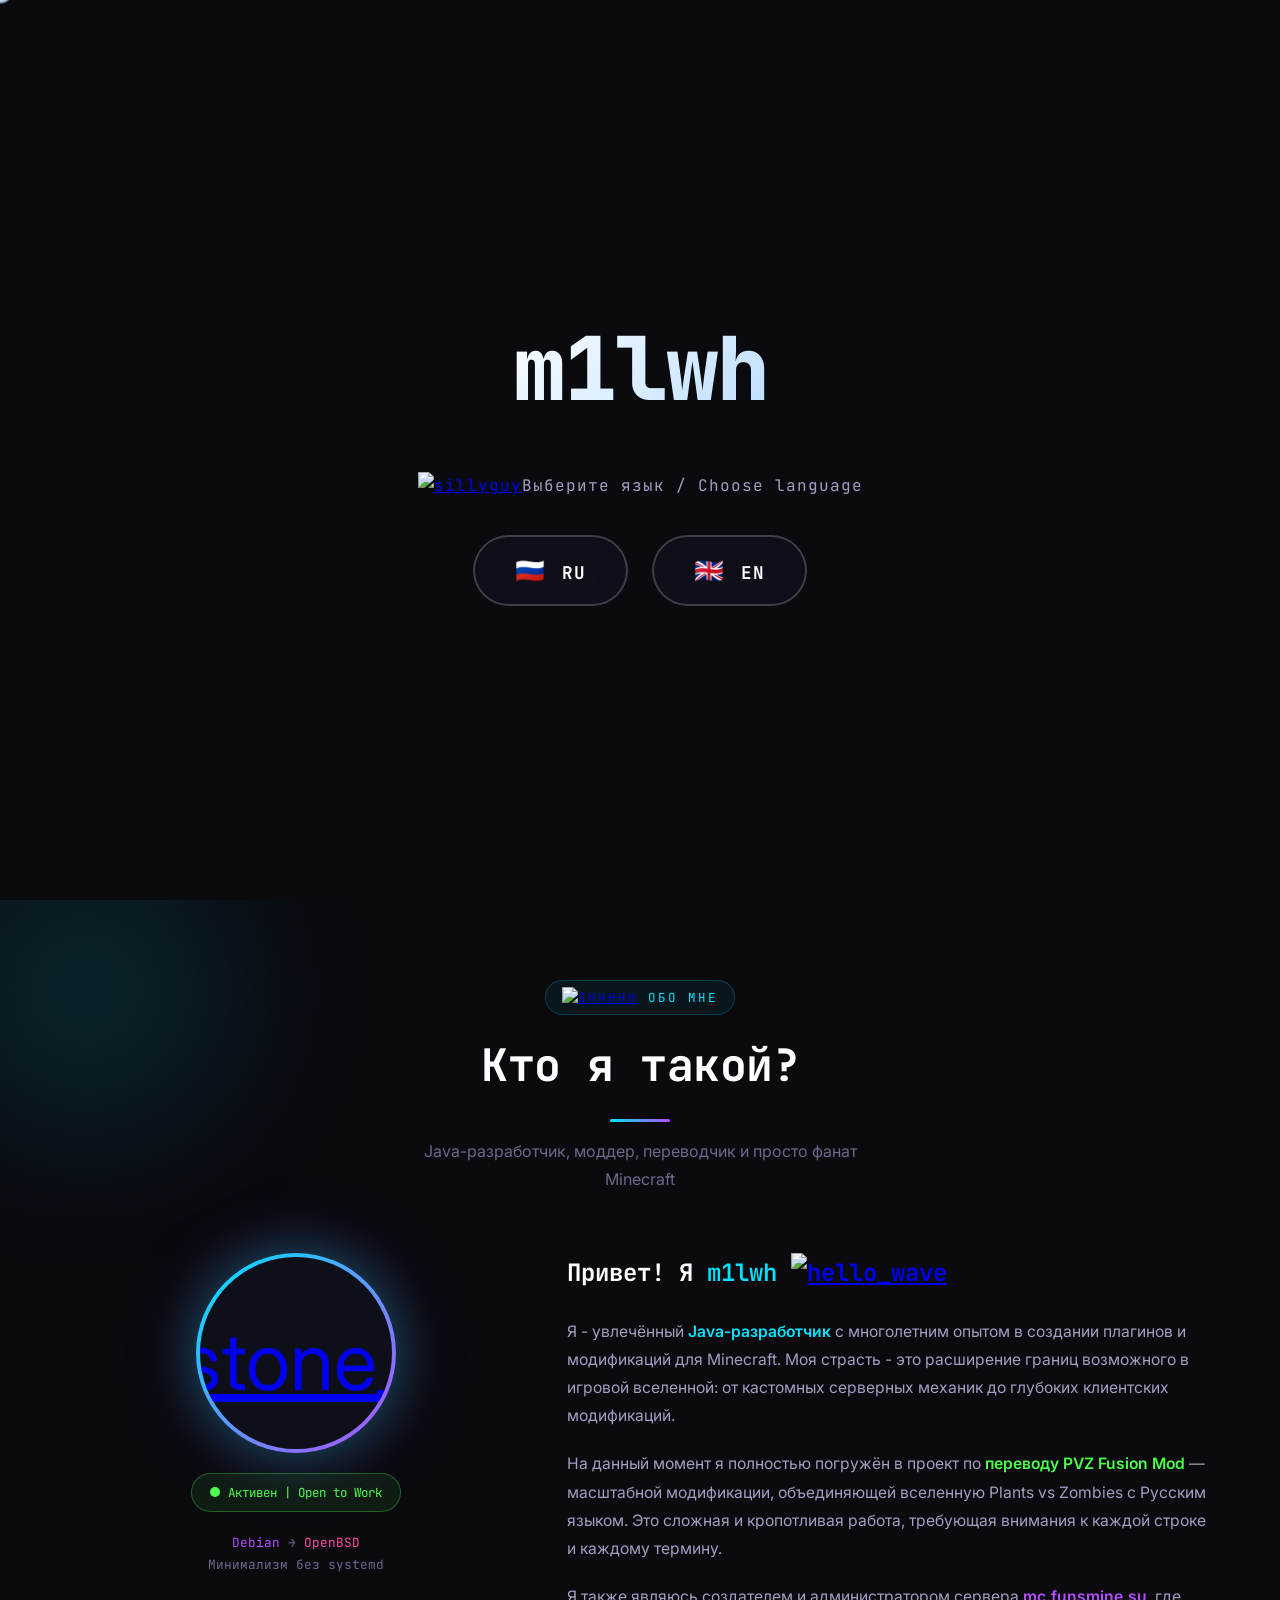
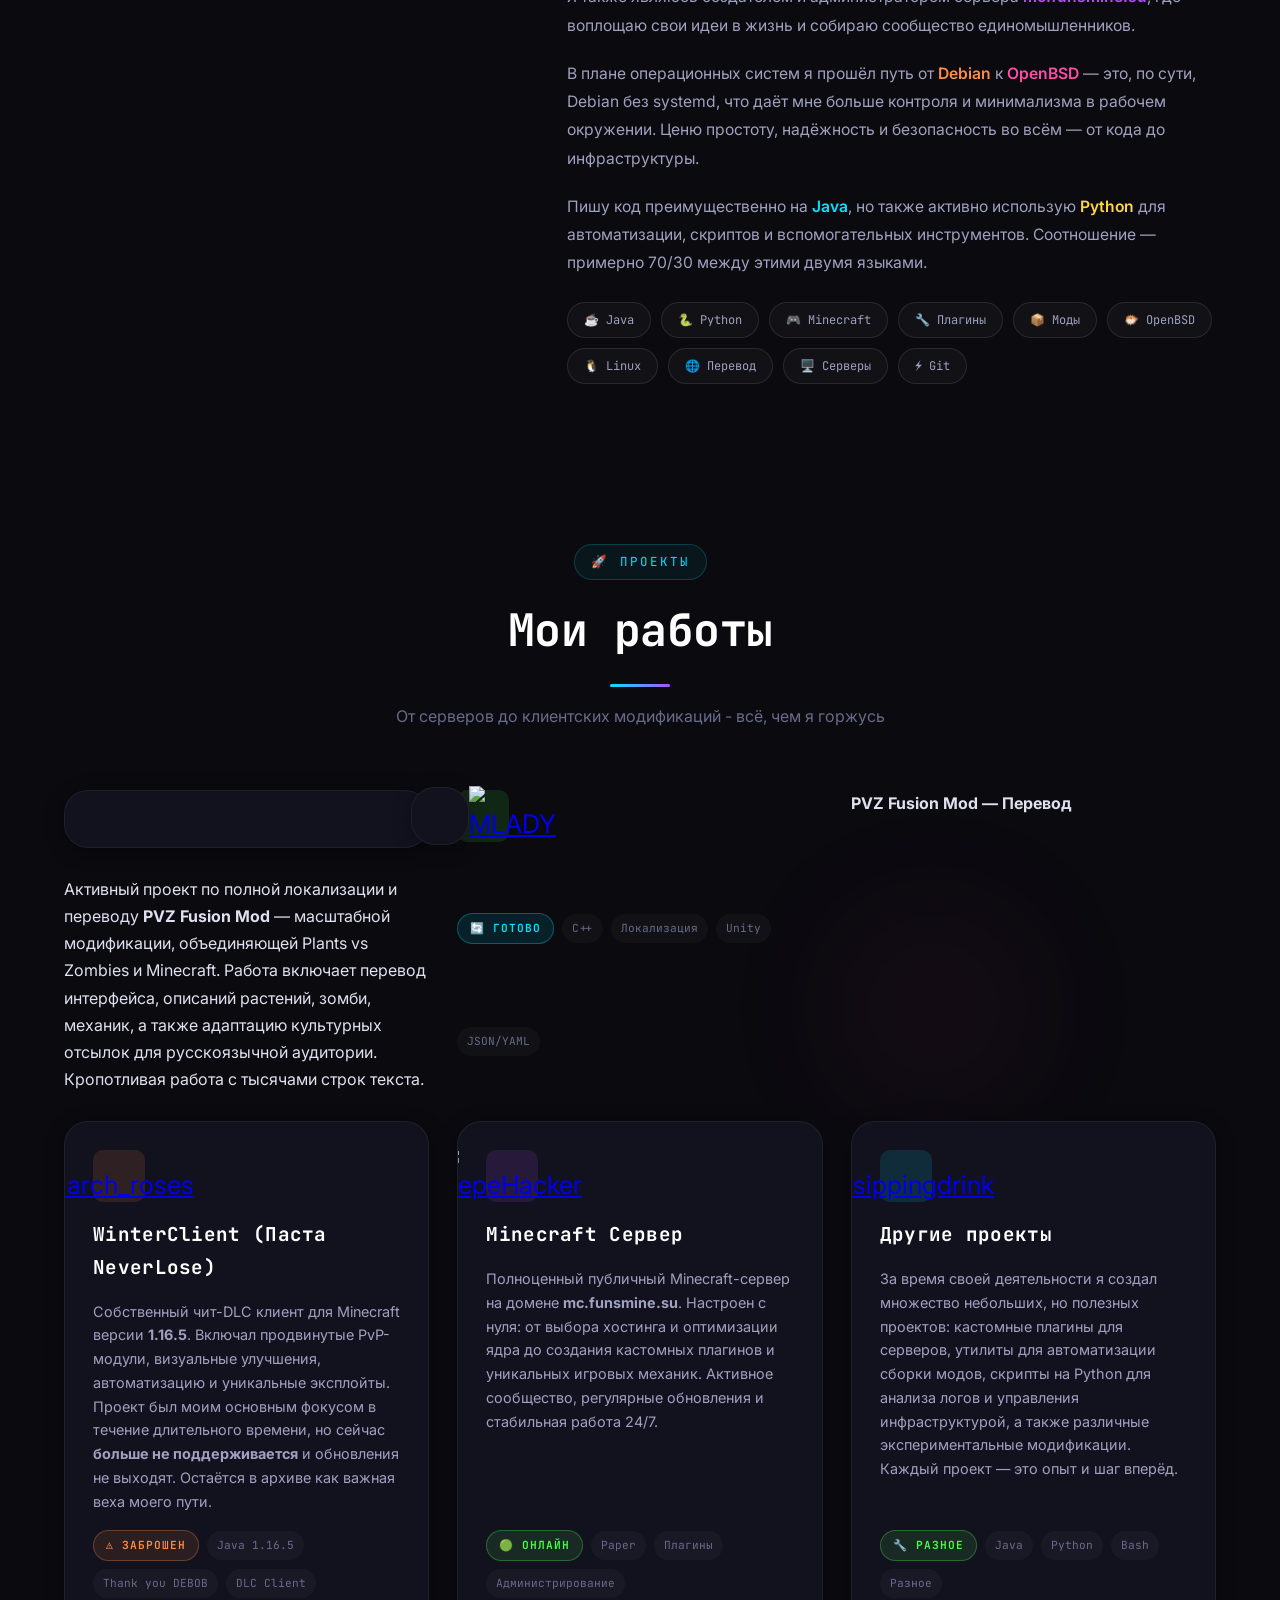
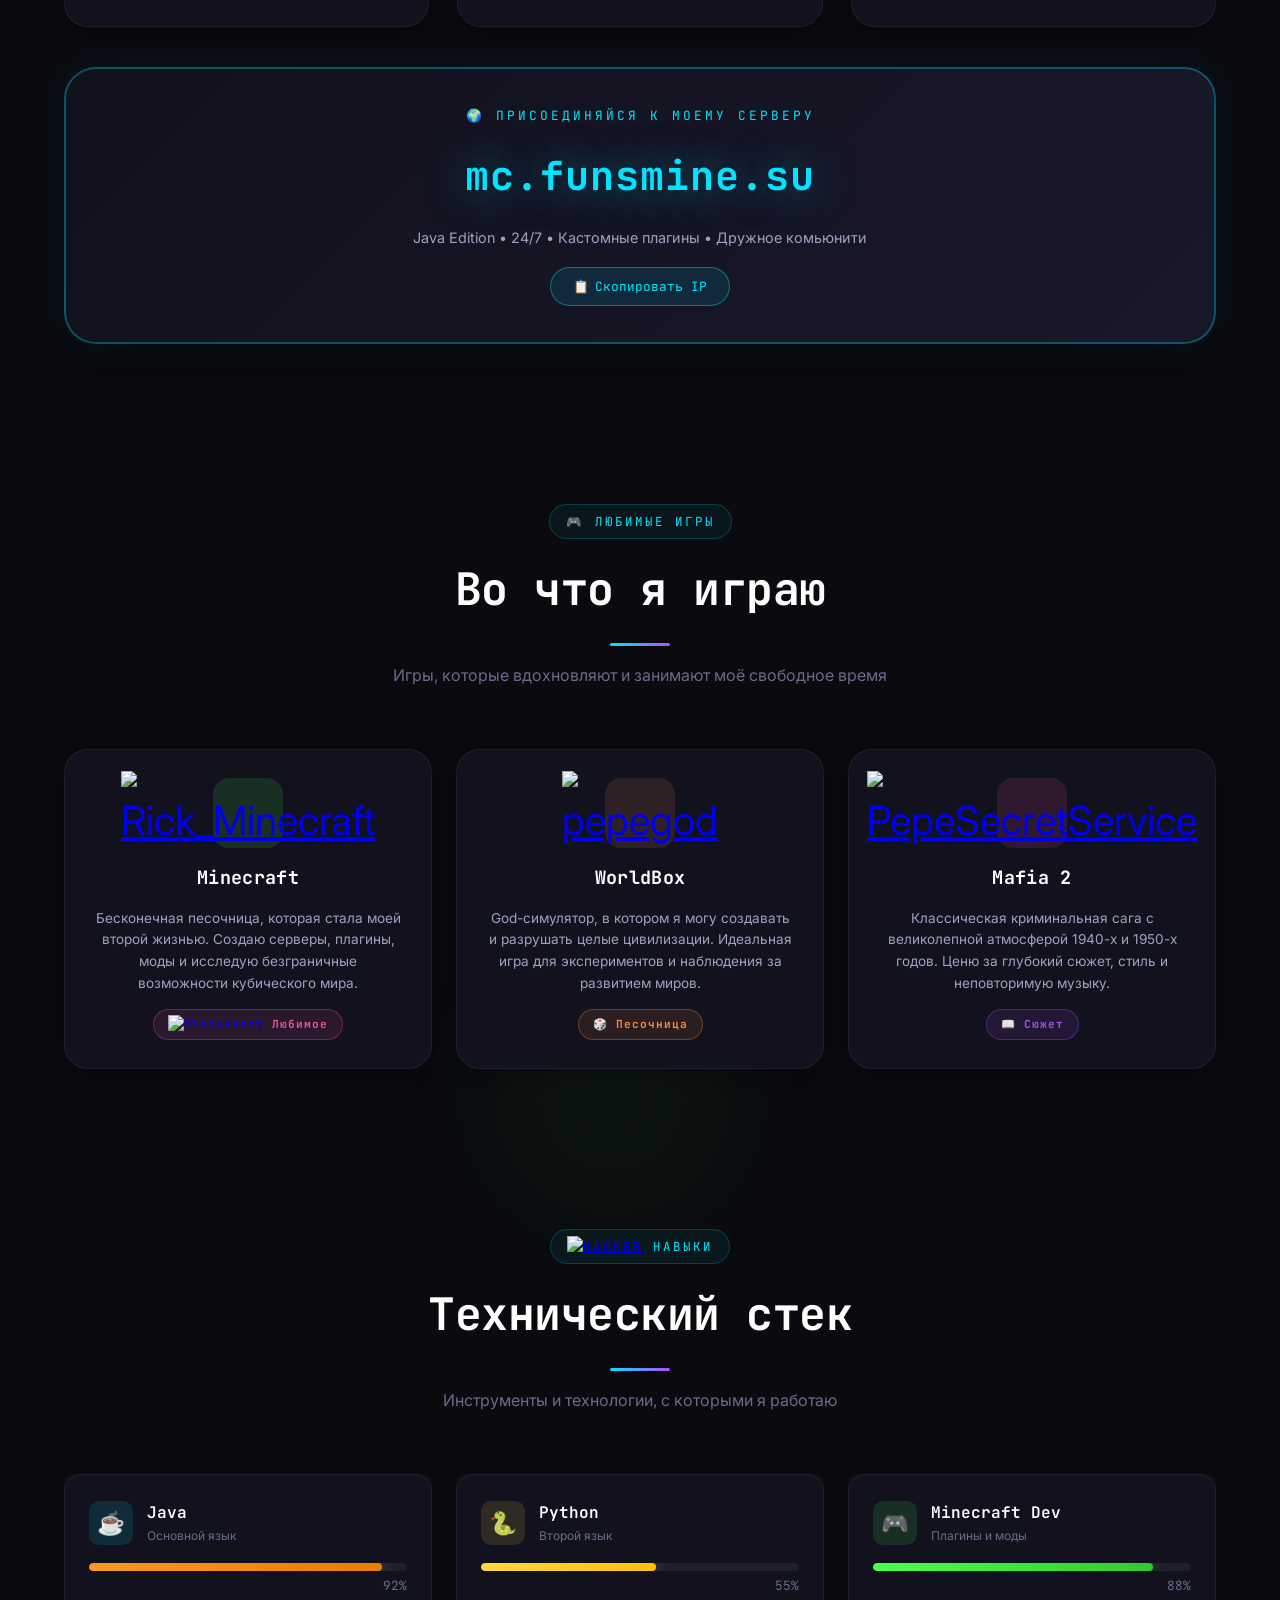
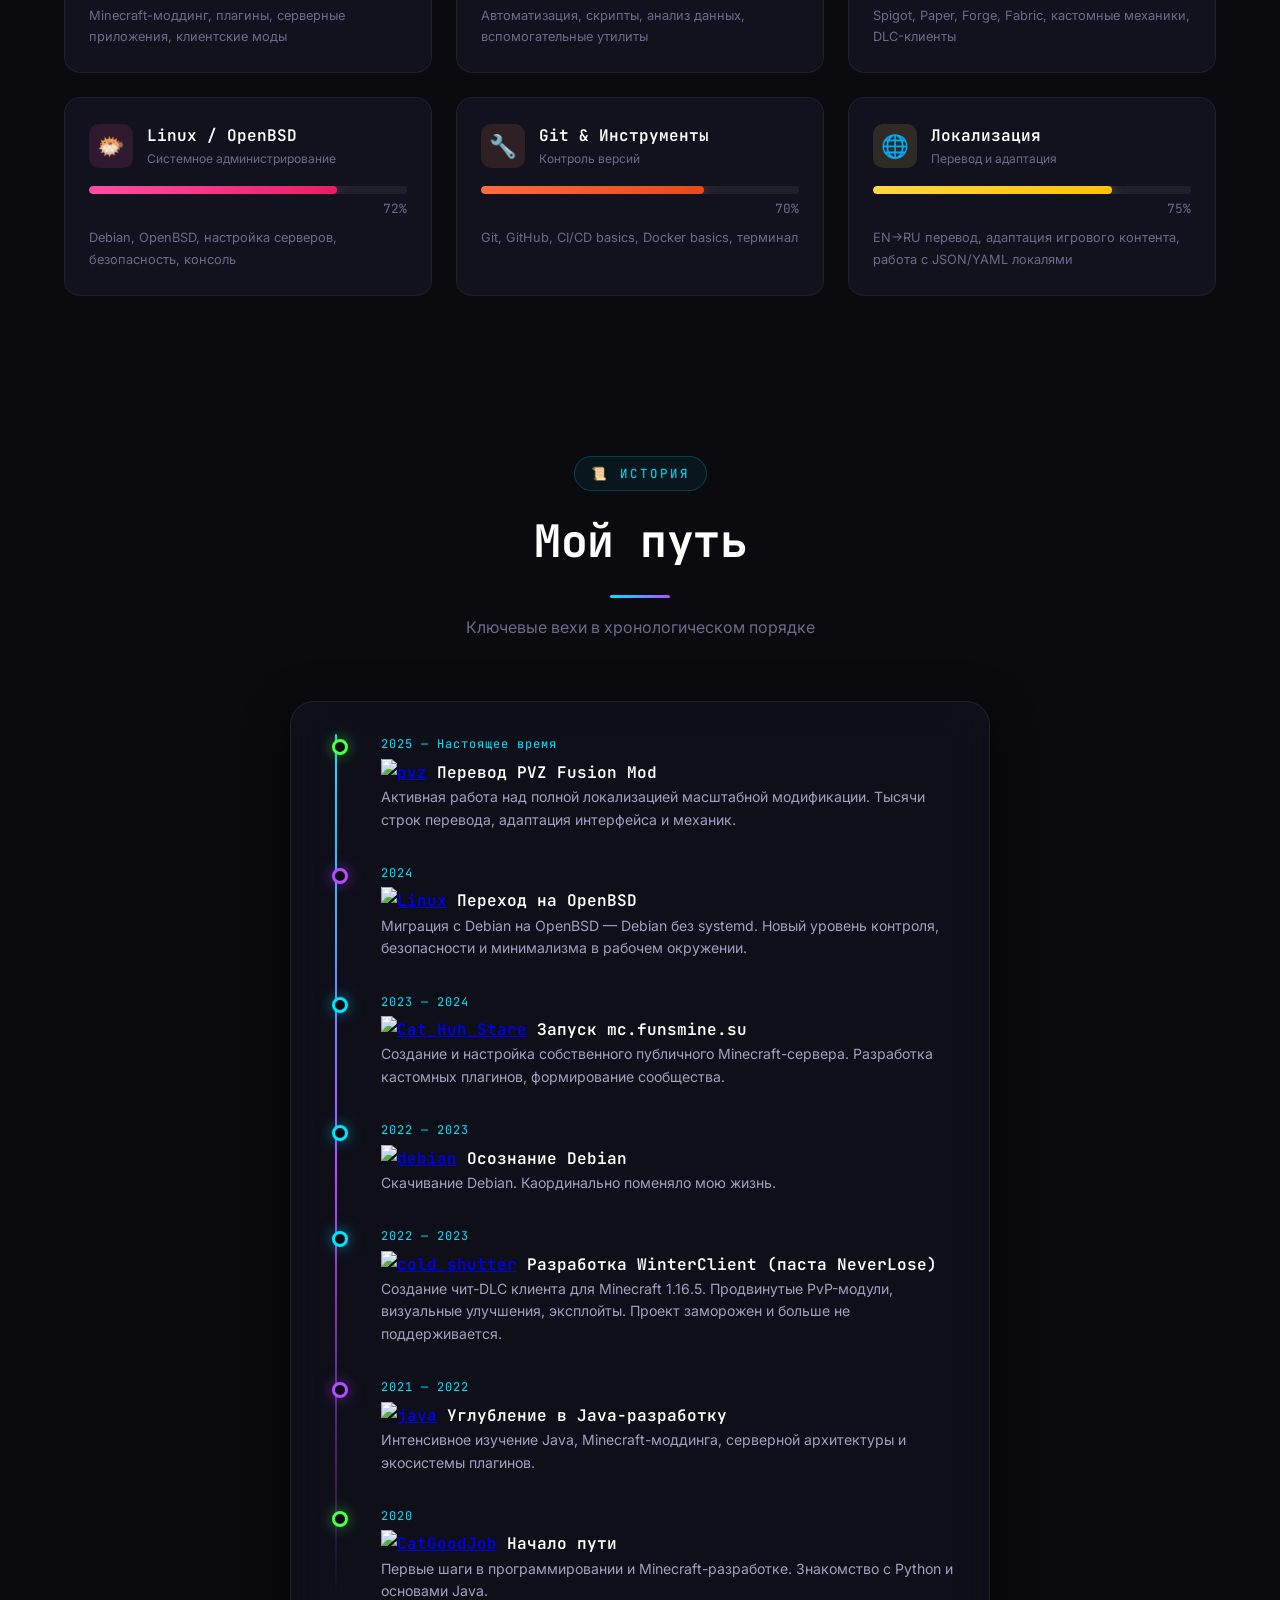
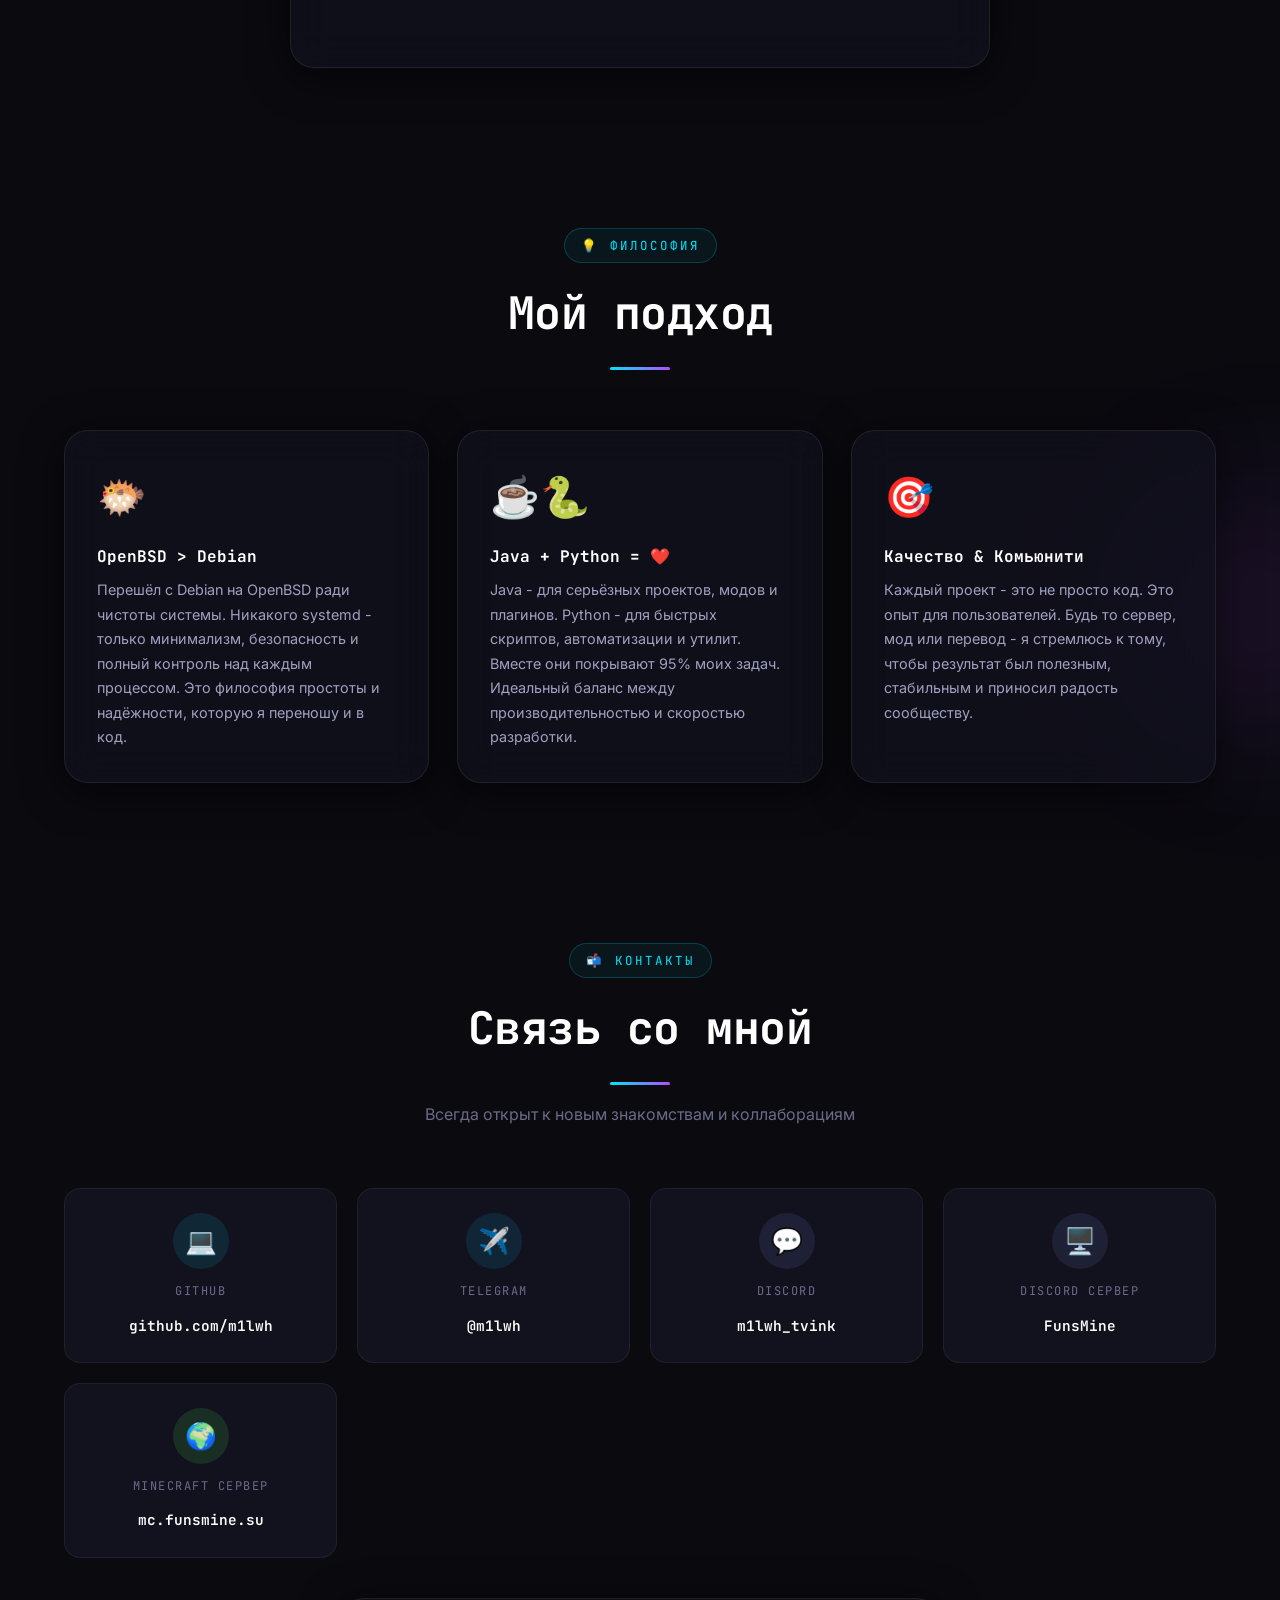
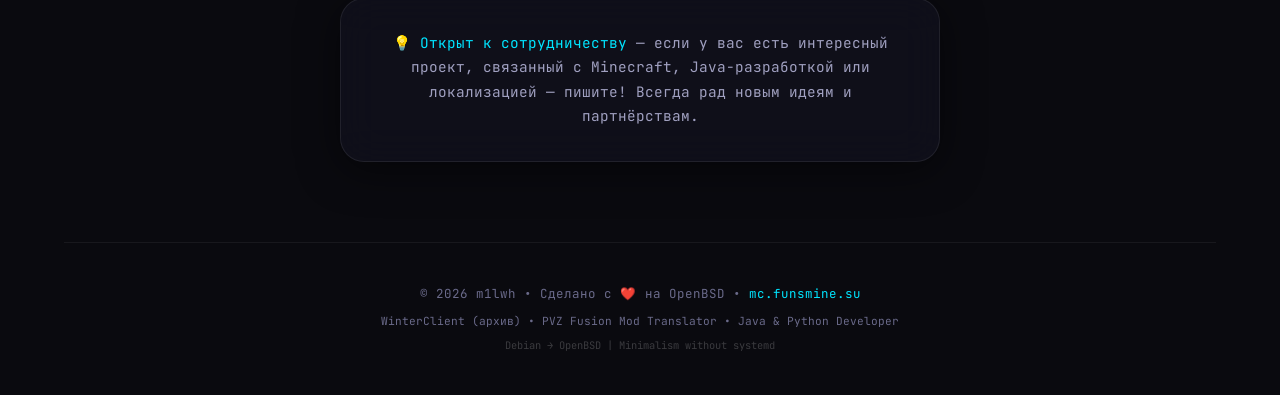
==== commit 5c954622: "Update index.html" ====
--- a/index.html
+++ b/index.html
@@ -1622,7 +1622,7 @@
             <div class="projects-grid">
                 <!-- PVZ Fusion Mod Card -->
                  <a href="https://github.com/Teyliu/PVZF-Translation" target="_blank" rel="noopener" class="project-card green-line clickable">
-                    <div class="project-icon icon-green">🌱🧟</div>
+                    <div class="project-icon icon-green"><a href="https://emoji.gg/emoji/399137-mlady"><img src="https://cdn3.emoji.gg/emojis/399137-mlady.gif" width="64px" height="64px" alt="MLADY"></a></div>
                     <h4 data-i18n="project_pvz_title">PVZ Fusion Mod — Перевод</h4>
                     <p data-i18n="project_pvz_desc">
                         Активный проект по полной локализации и переводу
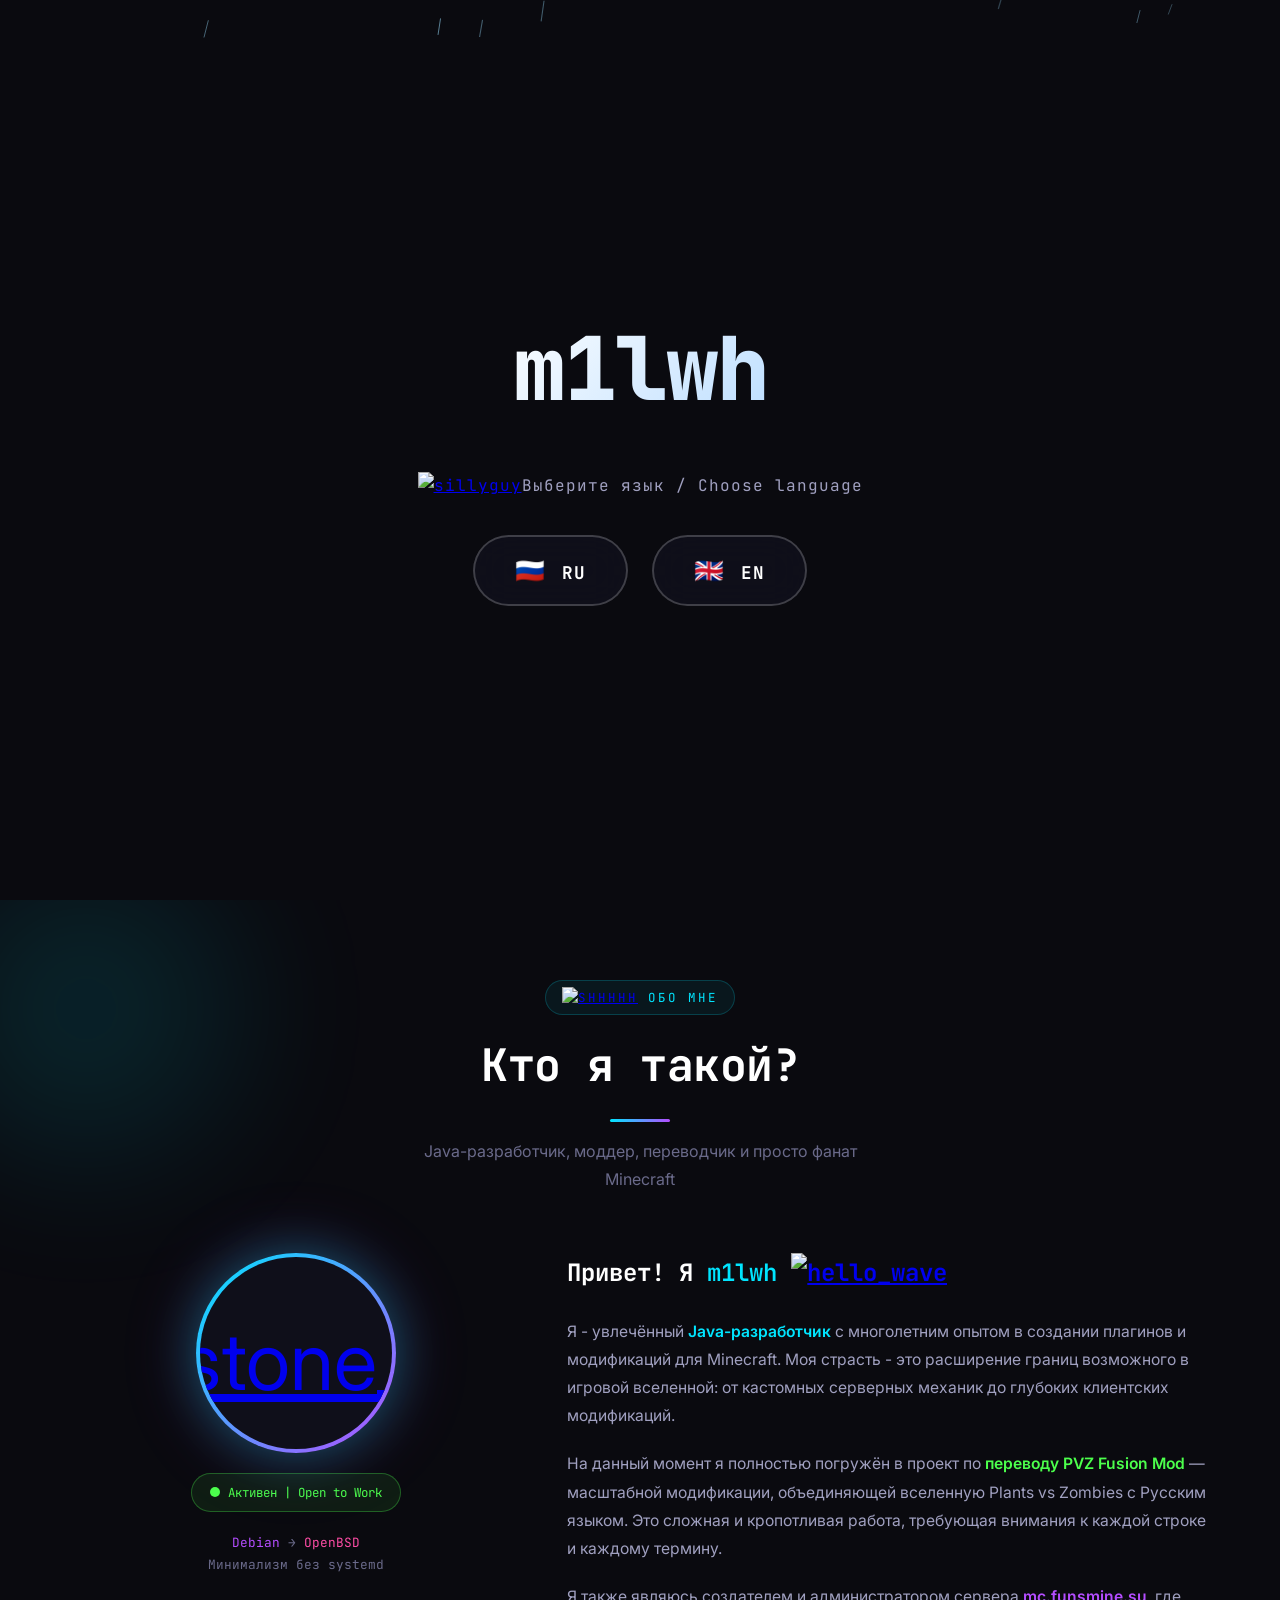
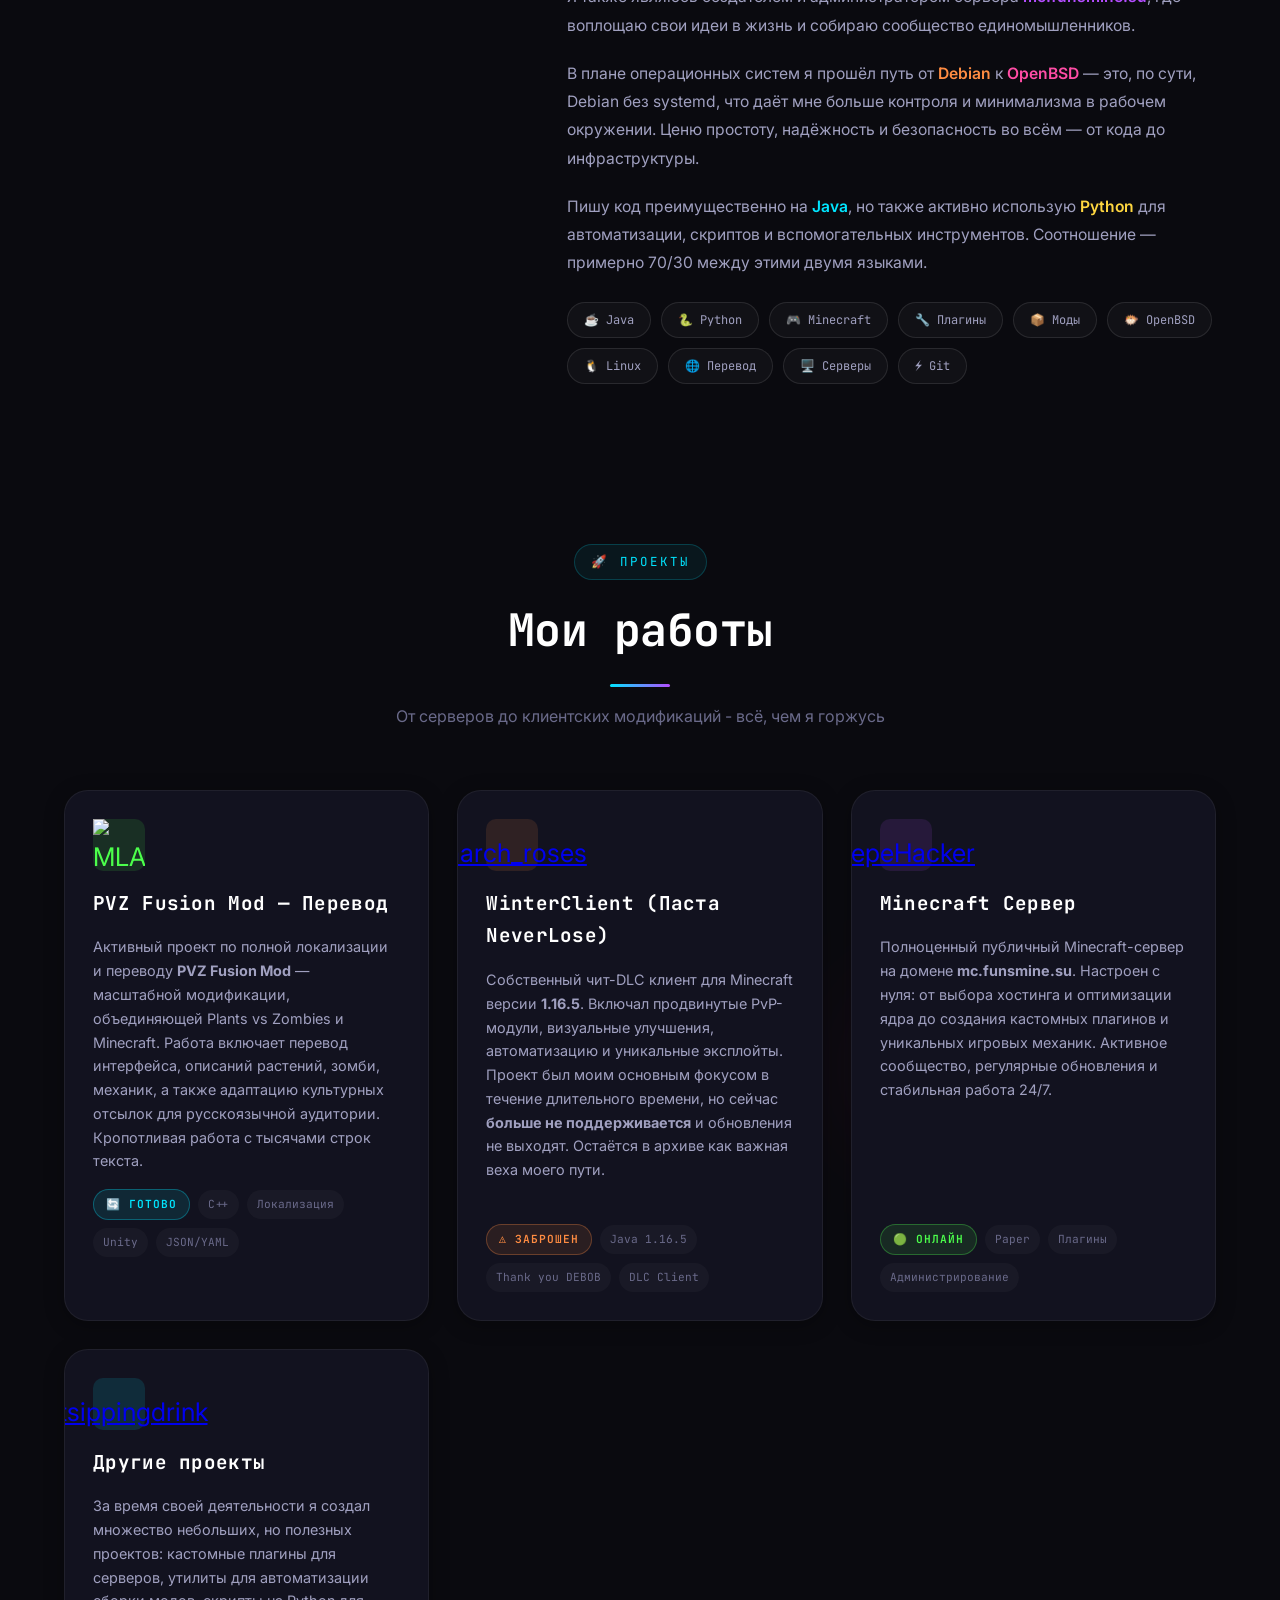
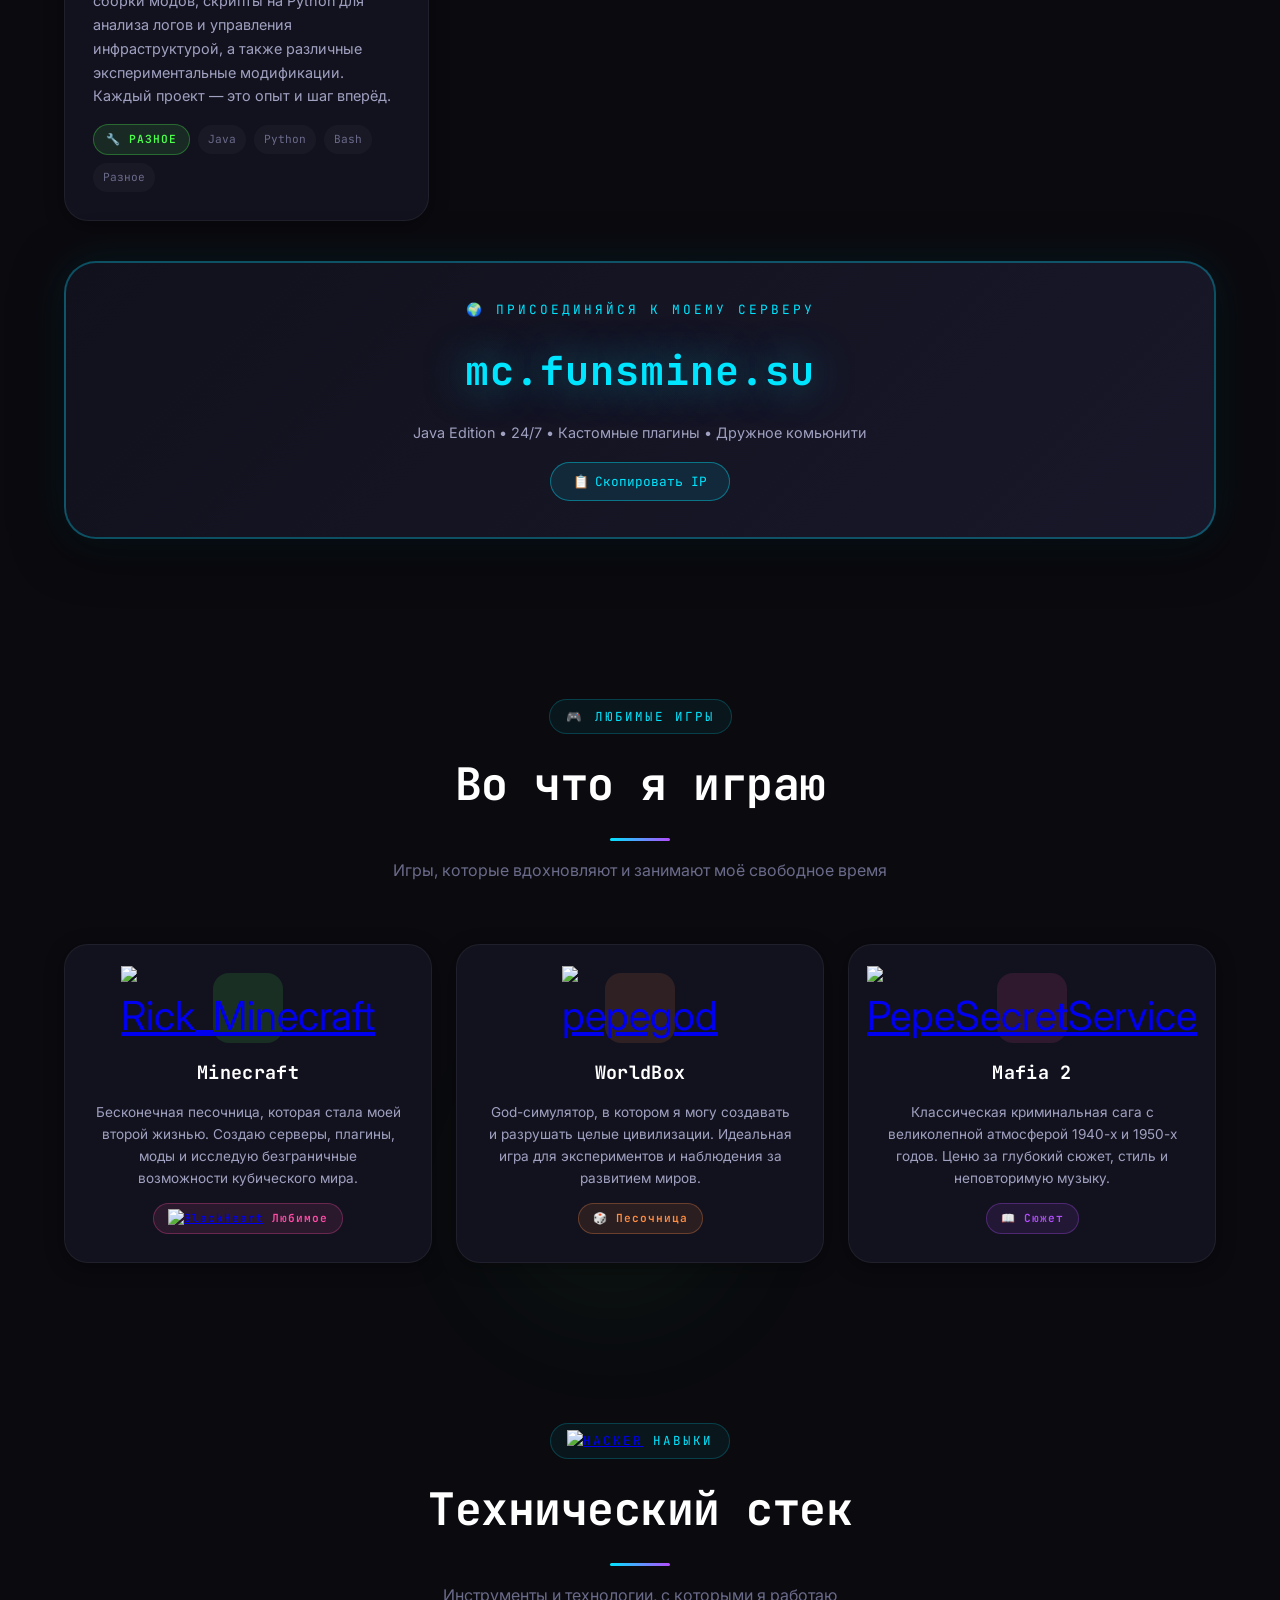
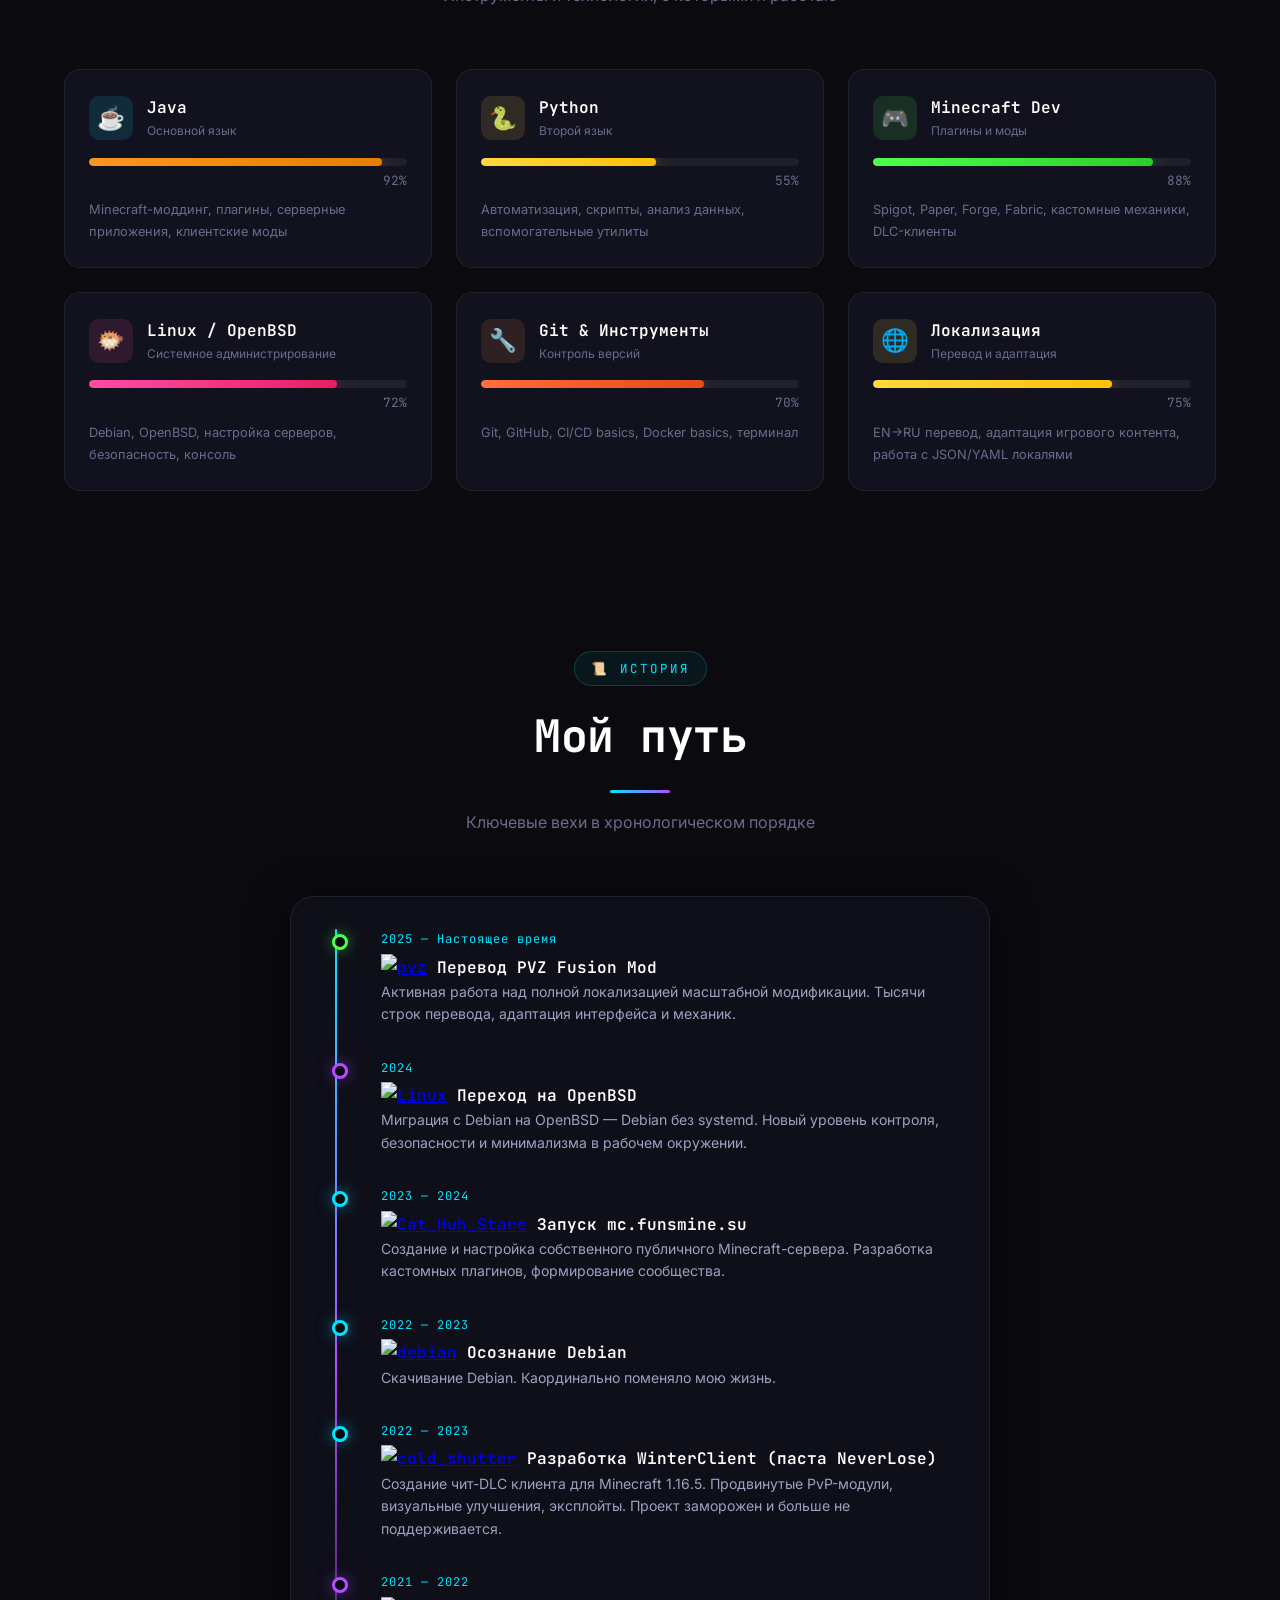
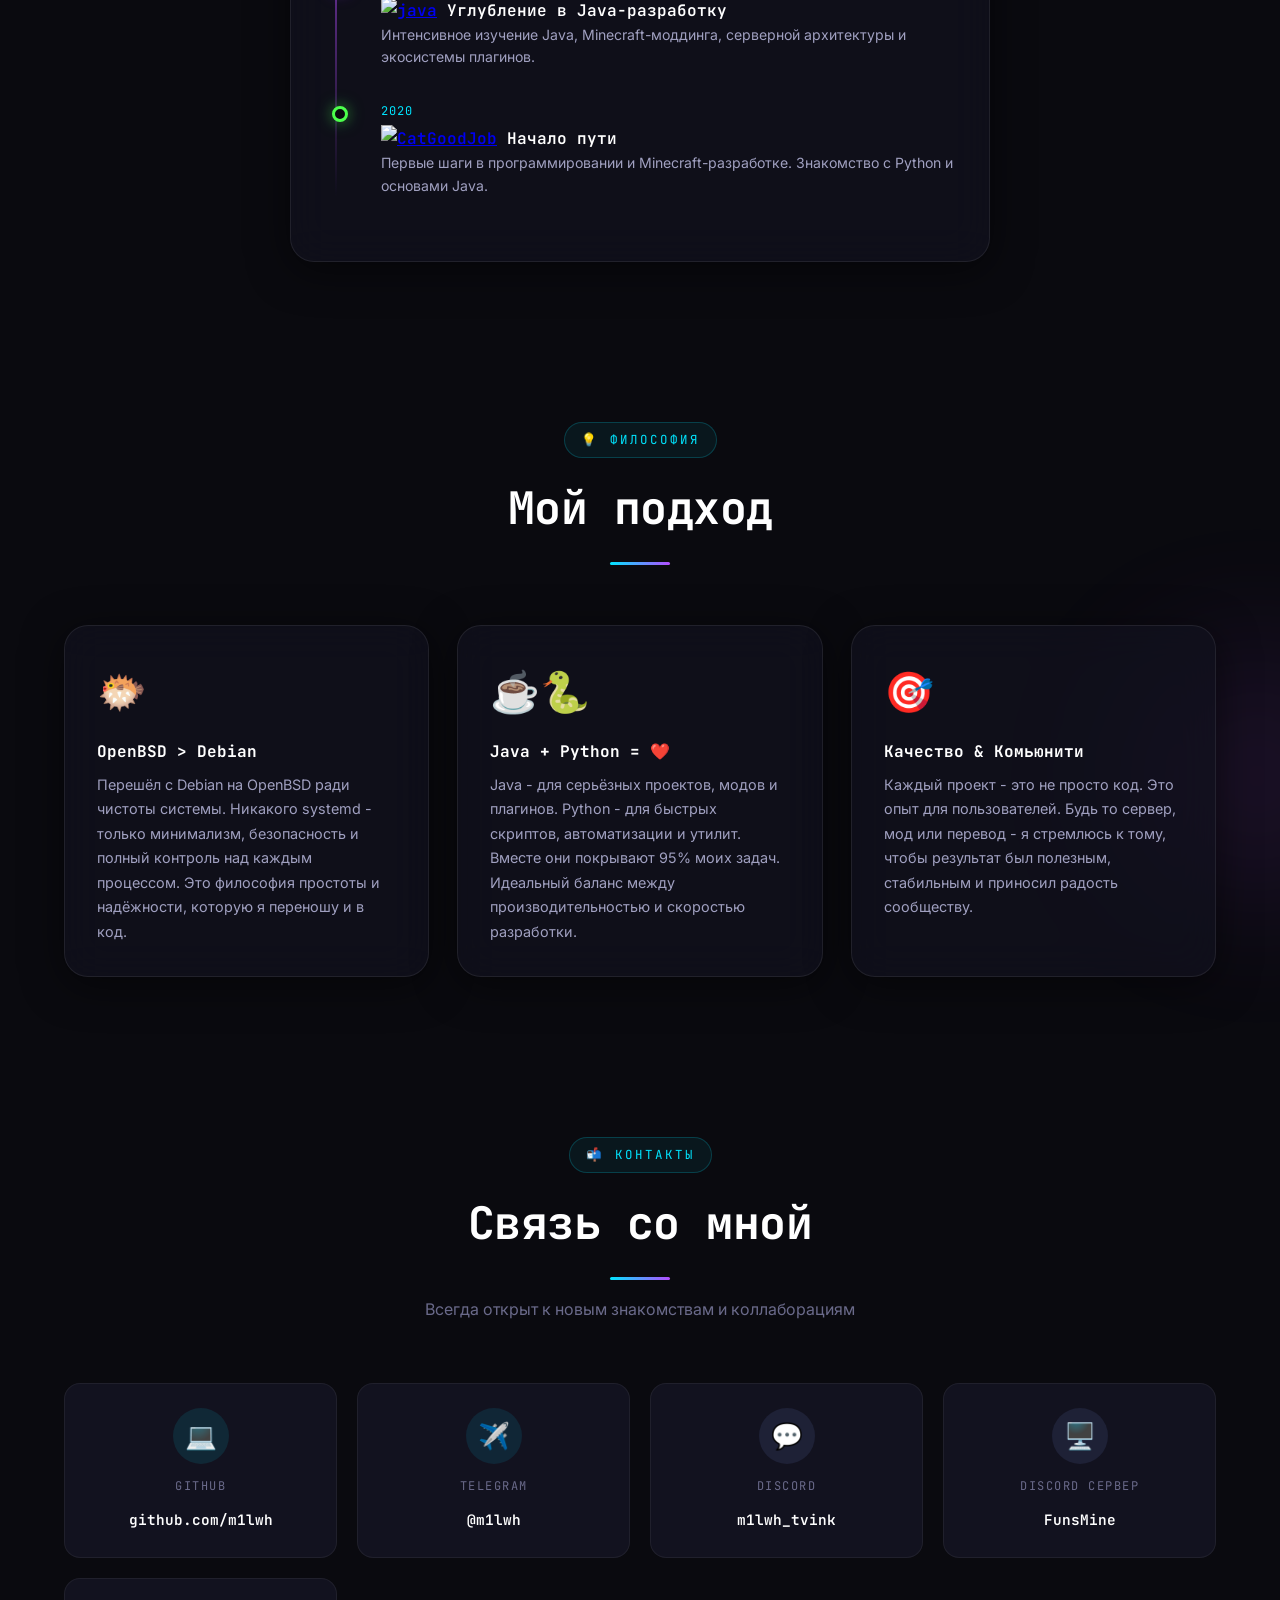
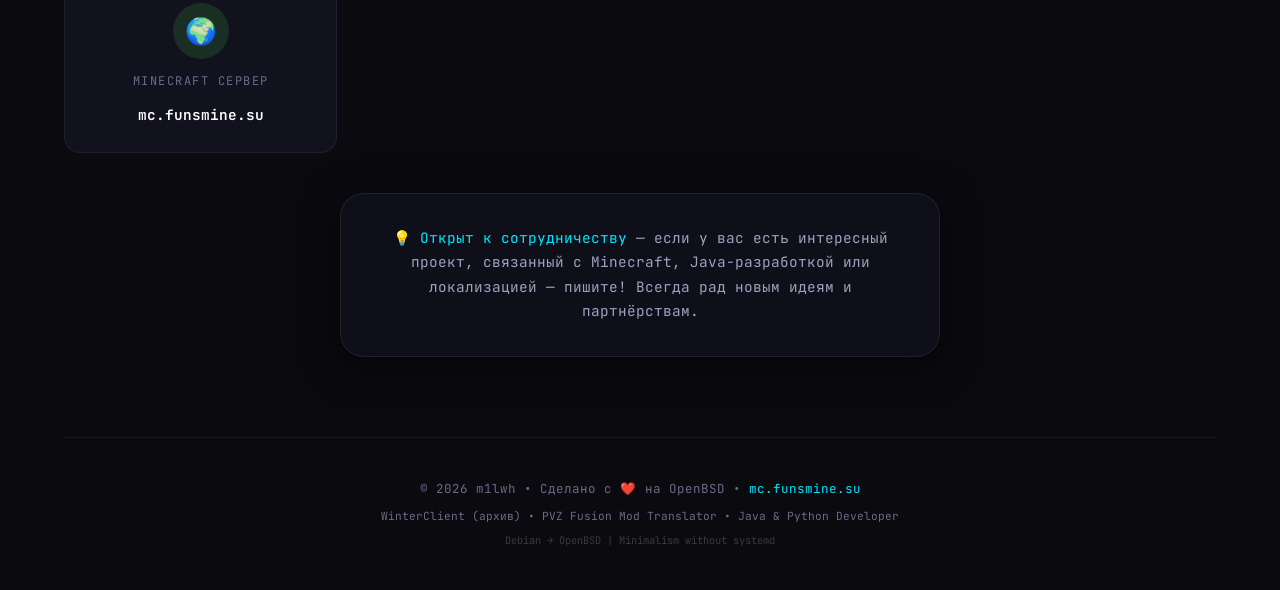
==== commit 198c653c: "Improve PVZ Fusion Mod project card layout Updated project card for PVZ Fusion Mod to enhance image " ====
--- a/index.html
+++ b/index.html
@@ -1621,8 +1621,10 @@
 
             <div class="projects-grid">
                 <!-- PVZ Fusion Mod Card -->
-                 <a href="https://github.com/Teyliu/PVZF-Translation" target="_blank" rel="noopener" class="project-card green-line clickable">
-                    <div class="project-icon icon-green"><a href="https://emoji.gg/emoji/399137-mlady"><img src="https://cdn3.emoji.gg/emojis/399137-mlady.gif" width="64px" height="64px" alt="MLADY"></a></div>
+                <a href="https://github.com/Teyliu/PVZF-Translation" target="_blank" rel="noopener" class="project-card green-line clickable">
+                    <div class="project-icon icon-green">
+                        <img src="https://cdn3.emoji.gg/emojis/399137-mlady.gif" alt="MLADY" style="width: 100%; height: 100%; object-fit: contain; display: block;">
+                    </div>
                     <h4 data-i18n="project_pvz_title">PVZ Fusion Mod — Перевод</h4>
                     <p data-i18n="project_pvz_desc">
                         Активный проект по полной локализации и переводу
@@ -1636,12 +1638,11 @@
                         <span class="project-status status-done" data-i18n="project_pvz_status">🔄 Готово</span>
                         <span class="project-tech">C++</span>
                         <span class="project-tech" data-i18n="project_tech_localization">Локализация</span>
-                        <span class="project-tech" data-i18n="project_tech_localization">Unity</span>
+                        <span class="project-tech">Unity</span>
                         <span class="project-tech">JSON/YAML</span>
                     </div>
                     <span class="project-link-hint" data-i18n="project_link_hint">🔗 Открыть репозиторий</span>
                 </a>
-
                 <!-- WinterClient Card -->
                 <div class="project-card orange-line">
                     <div class="project-icon icon-orange"><a href="https://emoji.gg/emoji/461260-march-roses"><img src="https://cdn3.emoji.gg/emojis/461260-march-roses.png" width="64px" height="64px" alt="march_roses"></a></div>
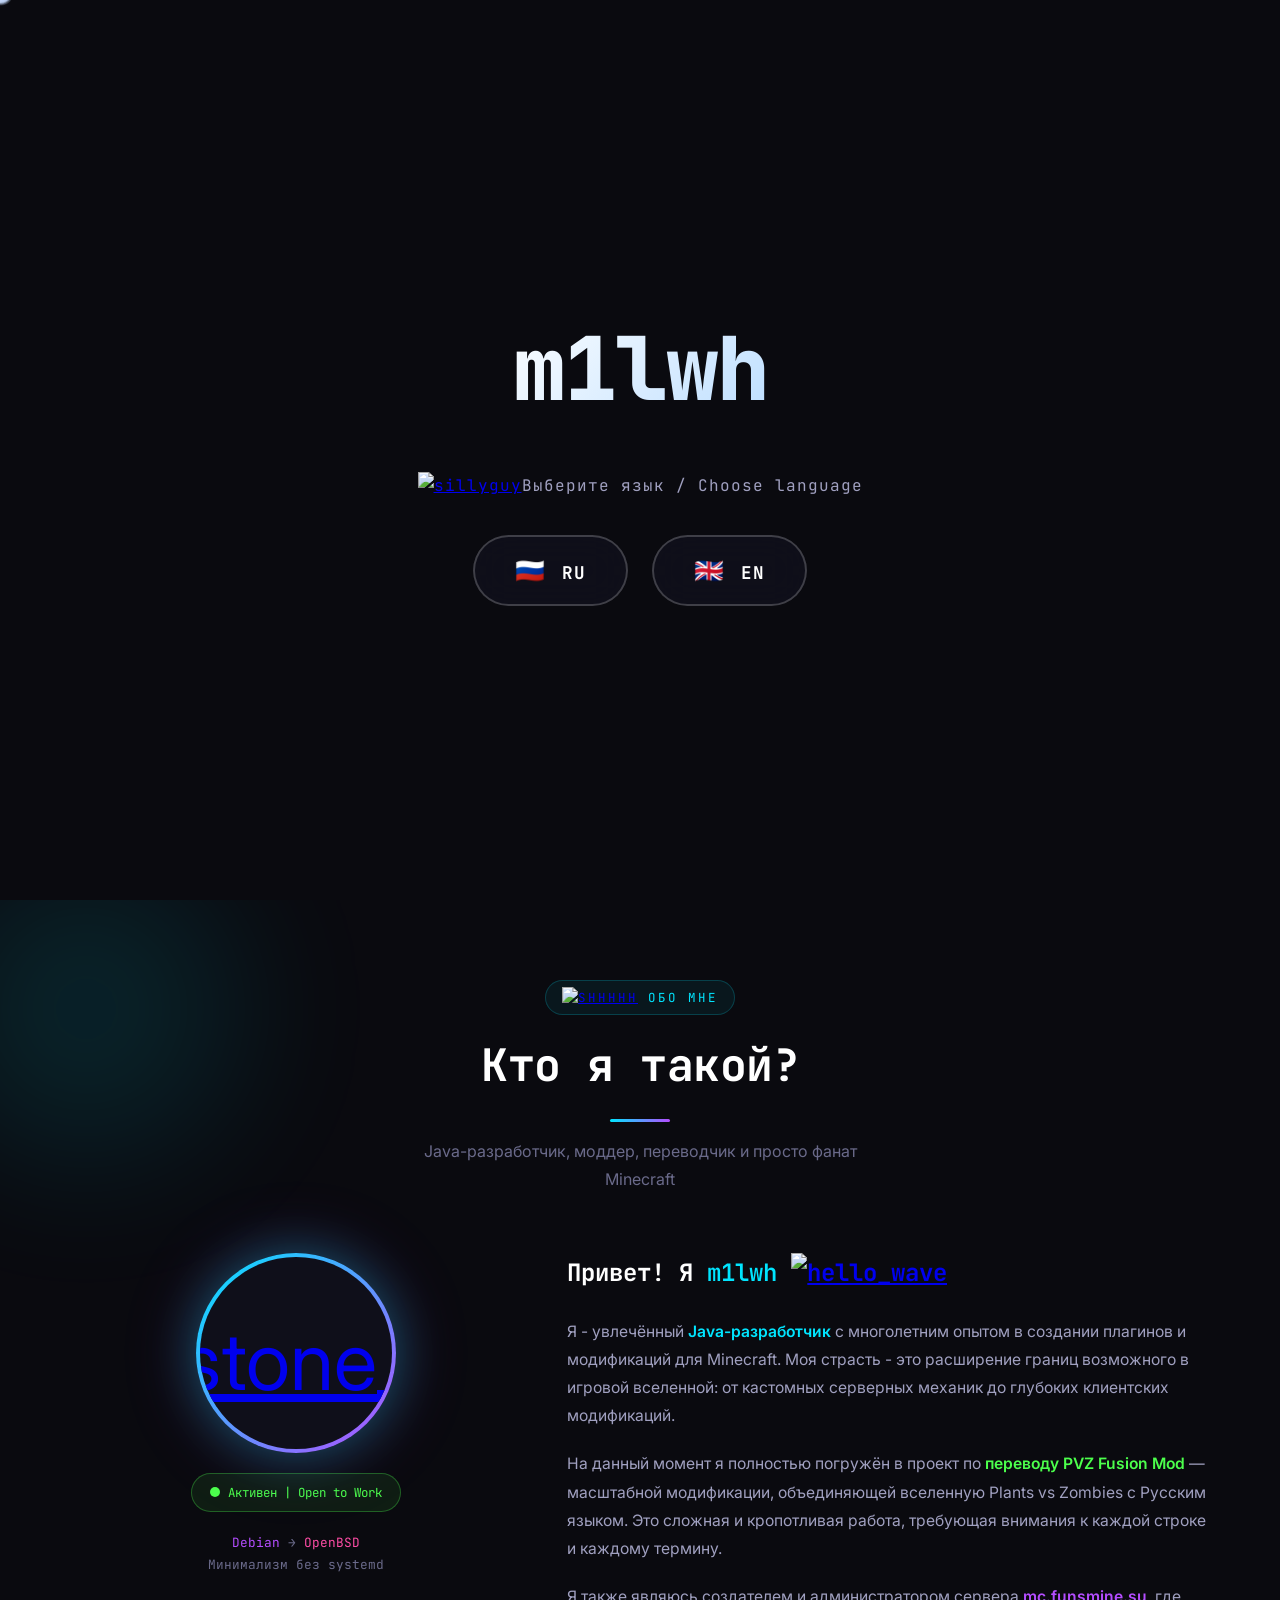
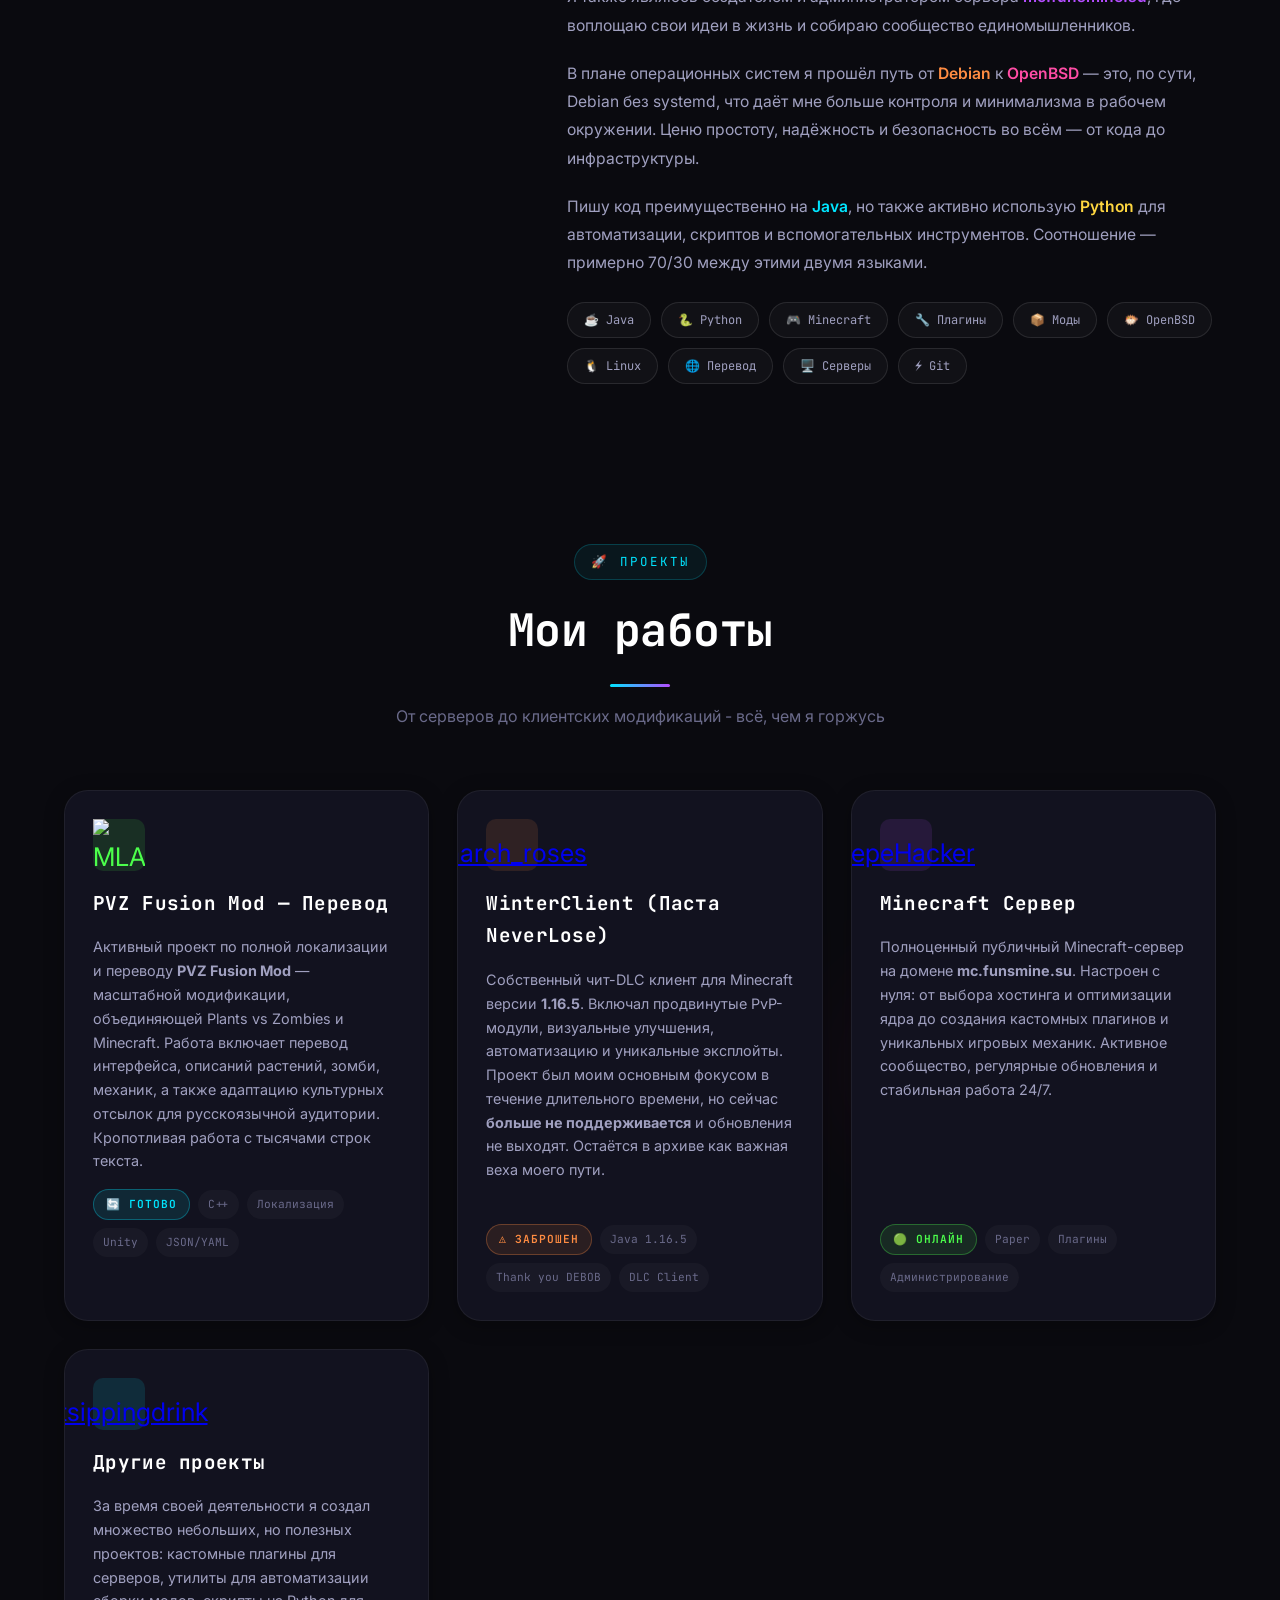
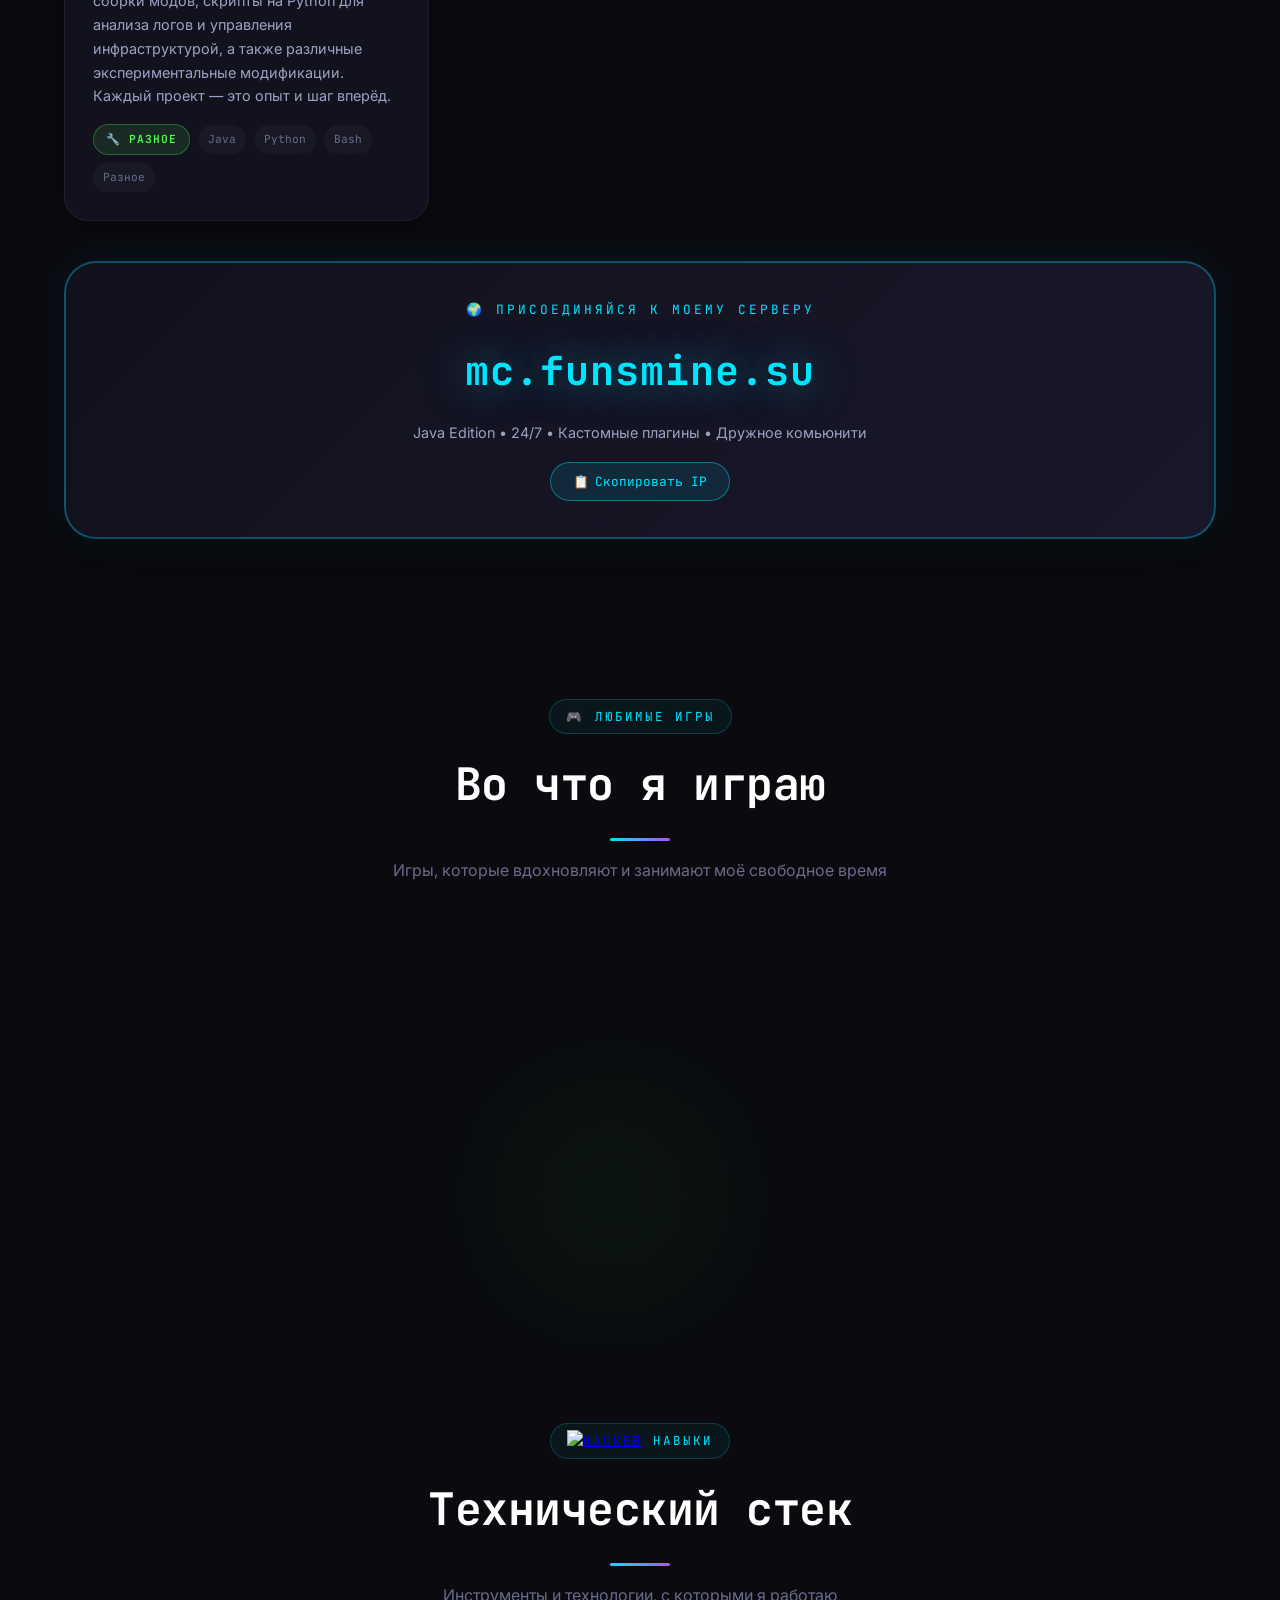
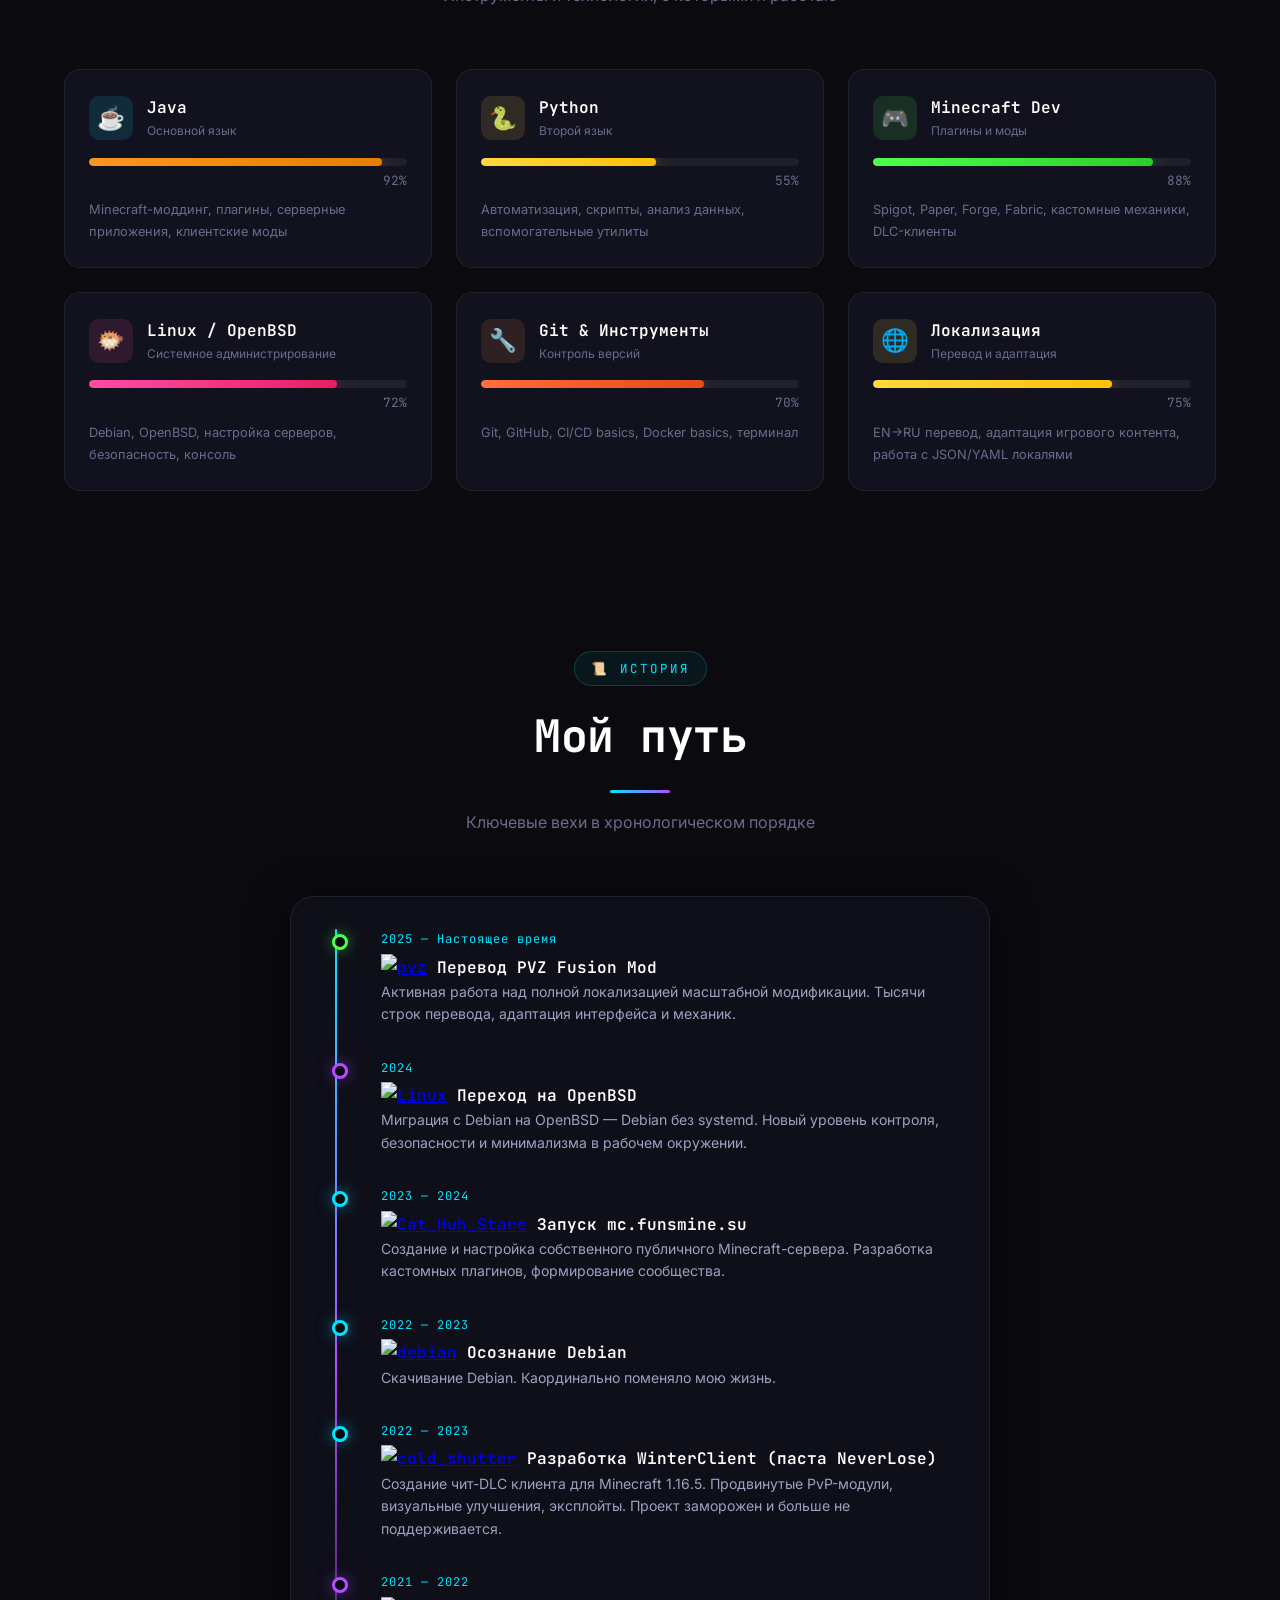
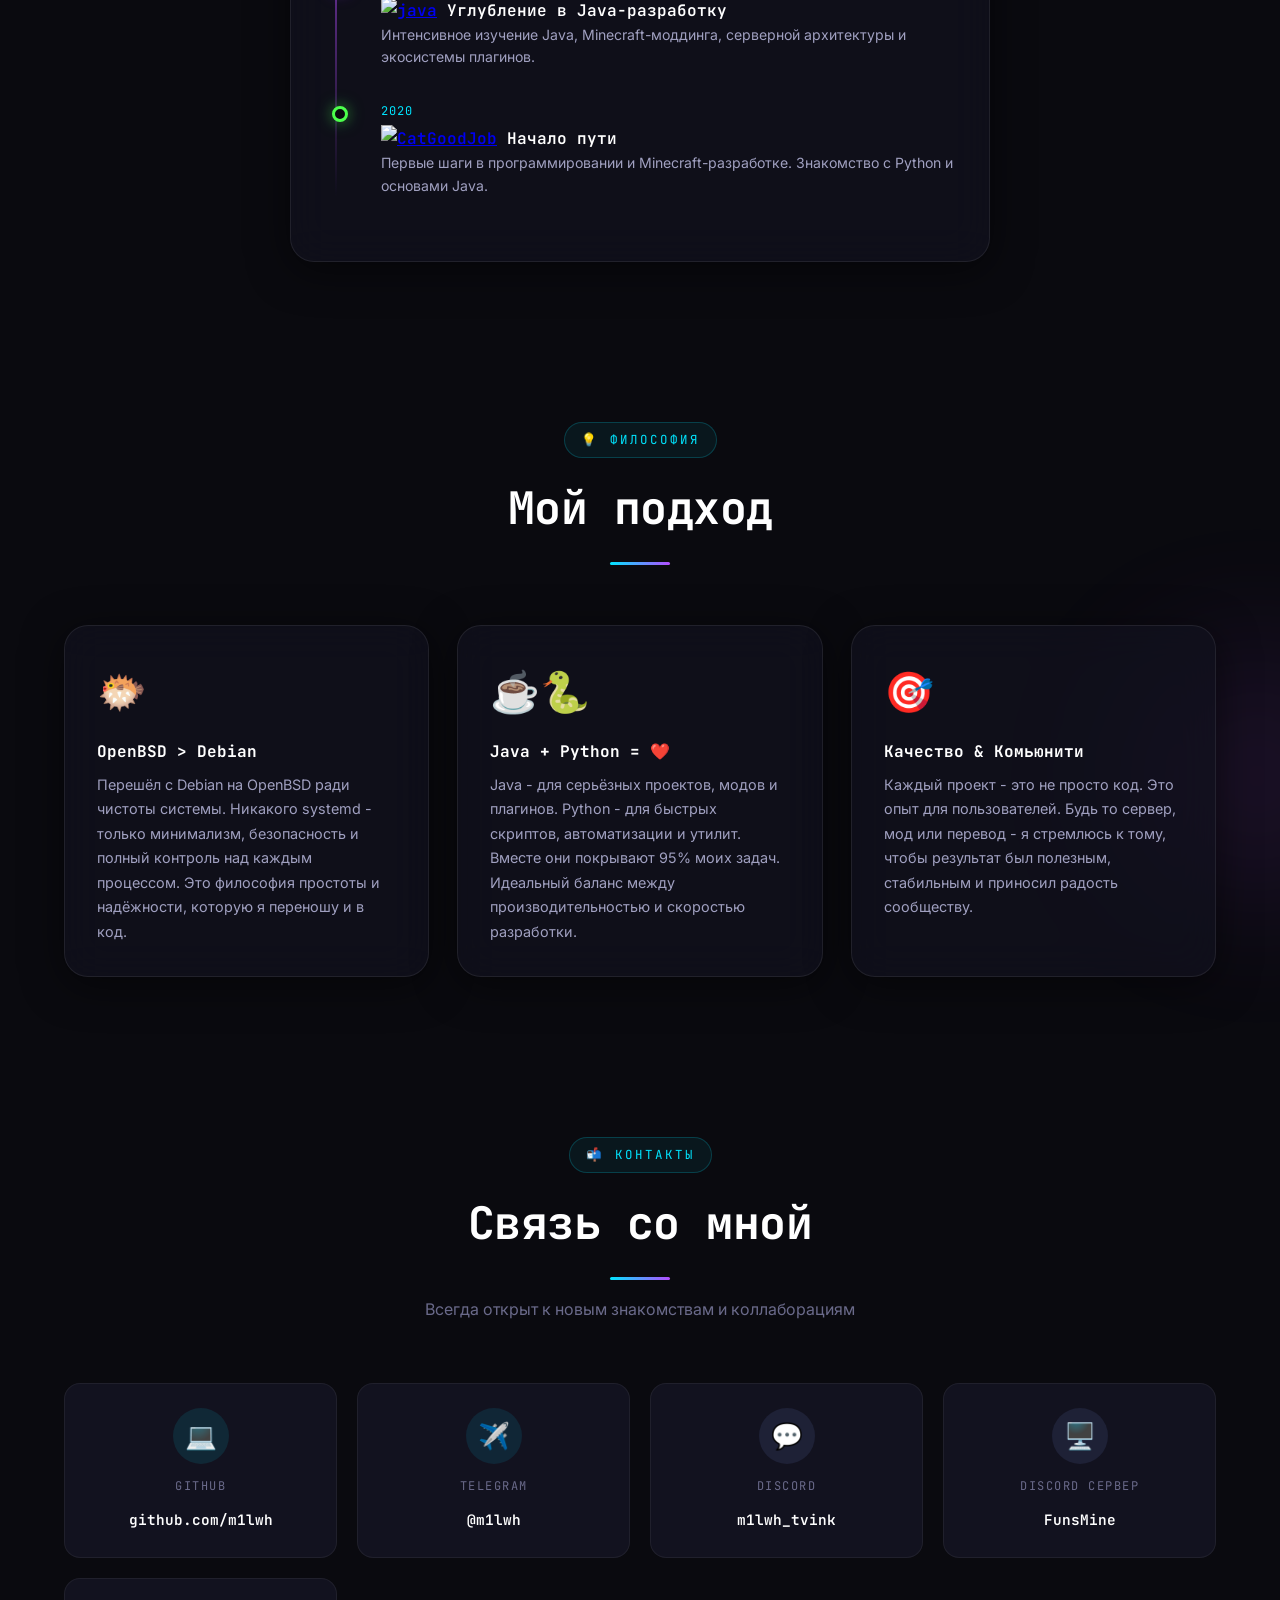
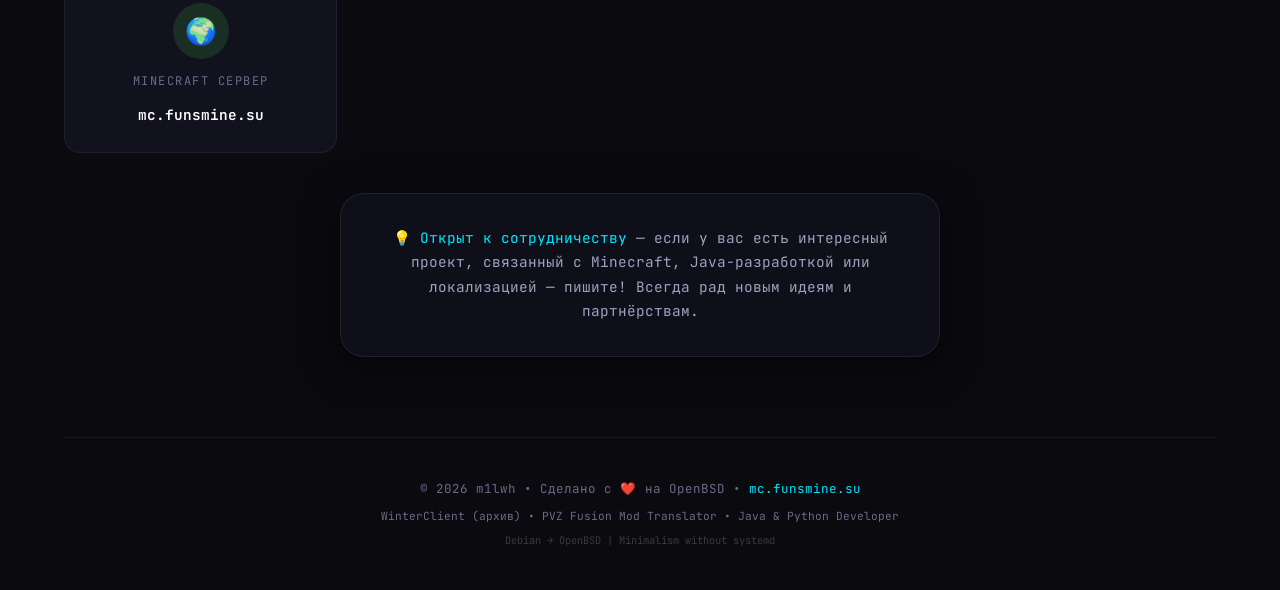
==== commit 233850a6: "Update Russian translations for PVZ Fusion Mod" ====
--- a/index.html
+++ b/index.html
@@ -2133,12 +2133,12 @@
             about_minimalism: { ru: 'Минимализм без systemd', en: 'Minimalism without systemd' },
             about_hello: { ru: 'Привет! Я', en: 'Hey! I\'m' },
             about_p1: {
-                ru: 'Я — увлечённый <span class="highlight">Java-разработчик</span> с многолетним опытом в создании плагинов и модификаций для Minecraft. Моя страсть — это расширение границ возможного в игровой вселенной: от кастомных серверных механик до глубоких клиентских модификаций.',
+                ru: 'Я — увлечённый <span class="highlight">Java-разработчик</span> с многолетним опытом в создании плагинов и модификаций для Minecraft. Моя страсть - это расширение границ возможного в игровой вселенной: от кастомных серверных механик до глубоких клиентских модификаций.',
                 en: 'I\'m a passionate <span class="highlight">Java developer</span> with years of experience creating plugins and modifications for Minecraft. My passion is expanding the boundaries of what\'s possible in the gaming universe: from custom server mechanics to deep client modifications.'
             },
             about_p2: {
-                ru: 'На данный момент я полностью погружён в проект по <span class="highlight-green">переводу PVZ Fusion Mod</span> — масштабной модификации, объединяющей вселенную Plants vs Zombies с механиками Minecraft. Это сложная и кропотливая работа, требующая внимания к каждой строке и каждому термину.',
-                en: 'Currently, I\'m fully immersed in the <span class="highlight-green">PVZ Fusion Mod translation</span> project — a large-scale modification that merges the Plants vs Zombies universe with Minecraft mechanics. It\'s complex and meticulous work, requiring attention to every line and every term.'
+                ru: 'На данный момент я полностью погружён в проект по <span class="highlight-green">переводу PVZ Fusion Mod</span> — масштабной модификации, объединяющей вселенную Plants vs Zombies с Русским языком. Это сложная и кропотливая работа, требующая внимания к каждой строке и каждому термину.',
+                en: 'Currently, I\'m fully immersed in the <span class="highlight-green">PVZ Fusion Mod translation</span> project - a large-scale modification that merges the Plants vs Zombies universe with Russian. It\'s complex and meticulous work, requiring attention to every line and every term.'
             },
             about_p3: {
                 ru: 'Я также являюсь создателем и администратором сервера <span class="highlight-purple">mc.funsmine.su</span>, где воплощаю свои идеи в жизнь и собираю сообщество единомышленников.',
@@ -2166,8 +2166,8 @@
             },
             project_pvz_title: { ru: 'PVZ Fusion Mod — Перевод', en: 'PVZ Fusion Mod — Translation' },
             project_pvz_desc: {
-                ru: 'Активный проект по полной локализации и переводу <strong>PVZ Fusion Mod</strong> — масштабной модификации, объединяющей Plants vs Zombies и Minecraft. Работа включает перевод интерфейса, описаний растений, зомби, механик, а также адаптацию культурных отсылок для русскоязычной аудитории. Кропотливая работа с тысячами строк текста.',
-                en: 'Active project for complete localization and translation of the <strong>PVZ Fusion Mod</strong> — a large-scale modification combining Plants vs Zombies and Minecraft. The work includes translating the interface, plant descriptions, zombies, mechanics, and adapting cultural references for an English-speaking audience. Meticulous work with thousands of lines of text.'
+                ru: 'Активный проект по полной локализации и переводу <strong>PVZ Fusion Mod</strong> — масштабной модификации, объединяющей Plants vs Zombies и Русскимй язык. Работа включает перевод интерфейса, описаний растений, зомби, механик, а также адаптацию культурных отсылок для русскоязычной аудитории. Кропотливая работа с тысячами строк текста.',
+                en: 'Active project for complete localization and translation of the <strong>PVZ Fusion Mod</strong> — a large-scale modification combining Plants vs Zombies and Russian. The work includes translating the interface, plant descriptions, zombies, mechanics, and adapting cultural references for an English-speaking audience. Meticulous work with thousands of lines of text.'
             },
             project_pvz_status: { ru: '🔄 Готово', en: '🔄 Done' },
             project_tech_localization: { ru: 'Локализация', en: 'Localization' },
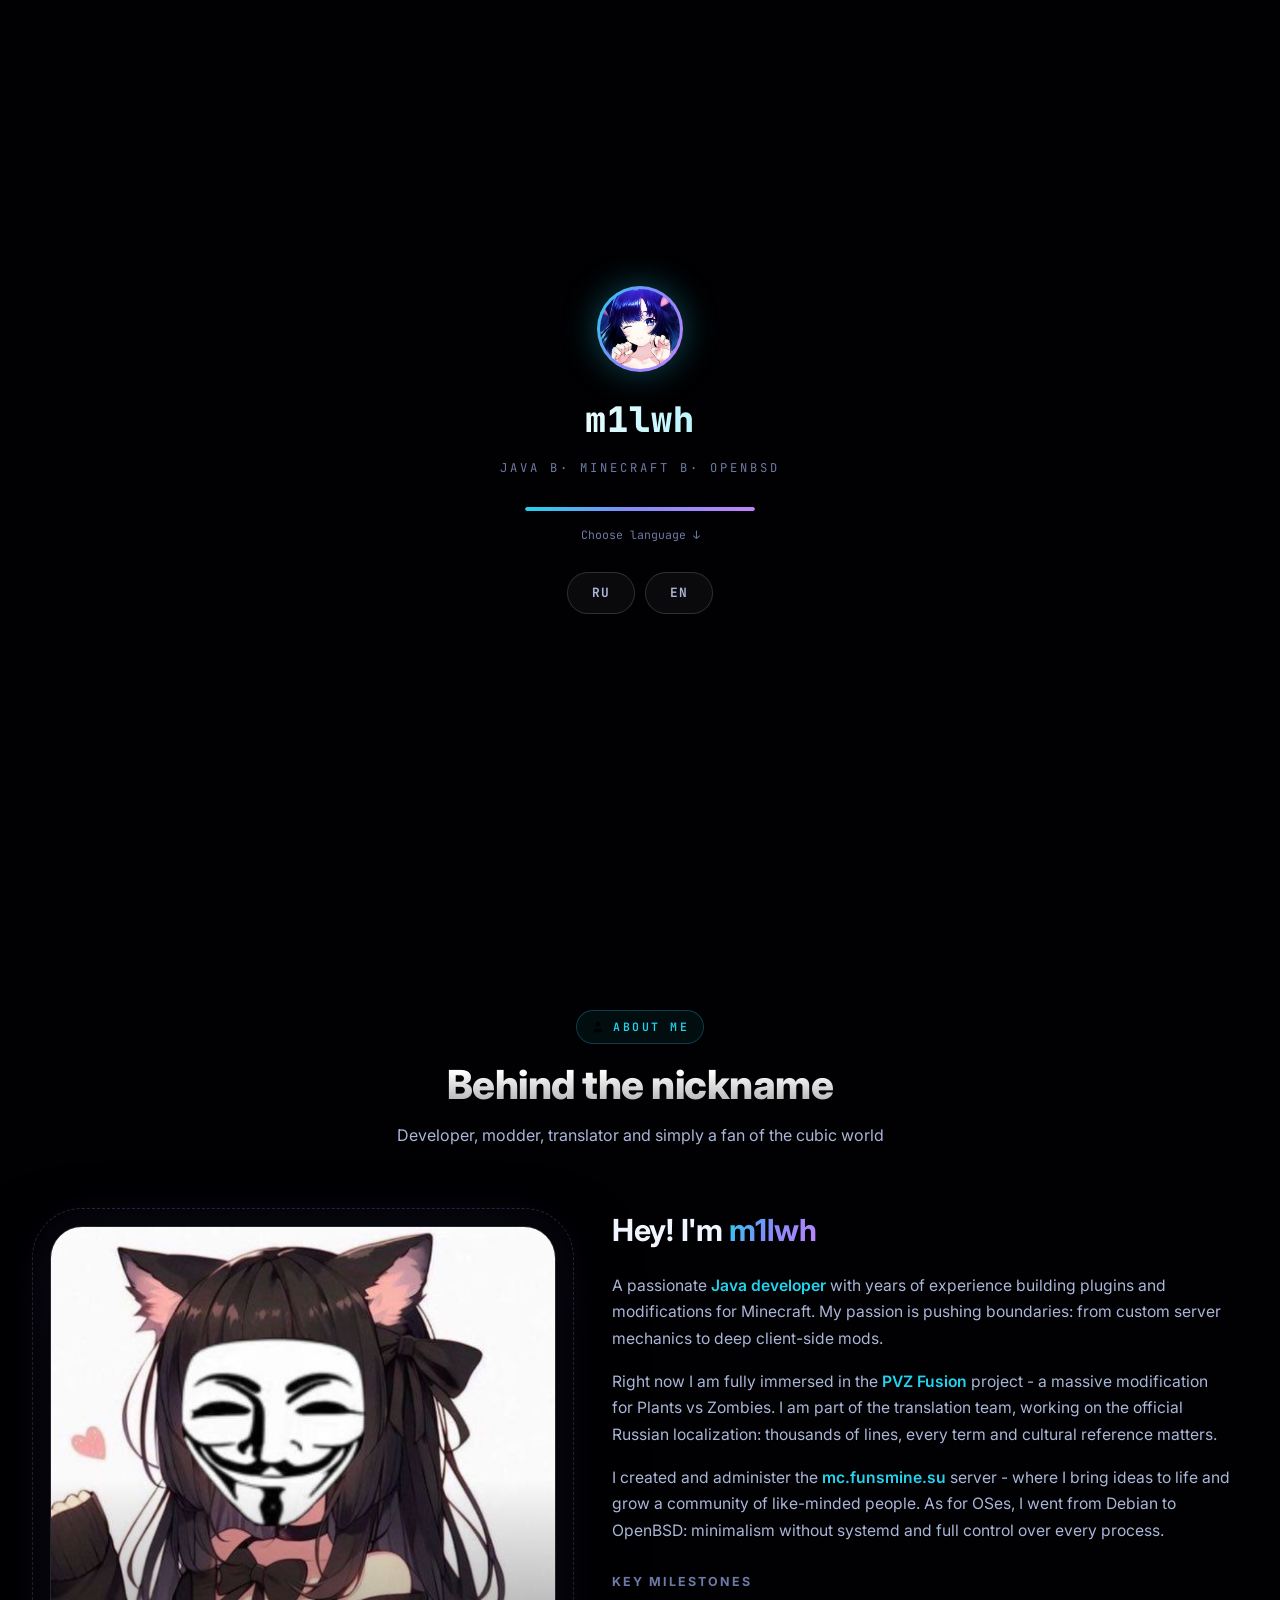
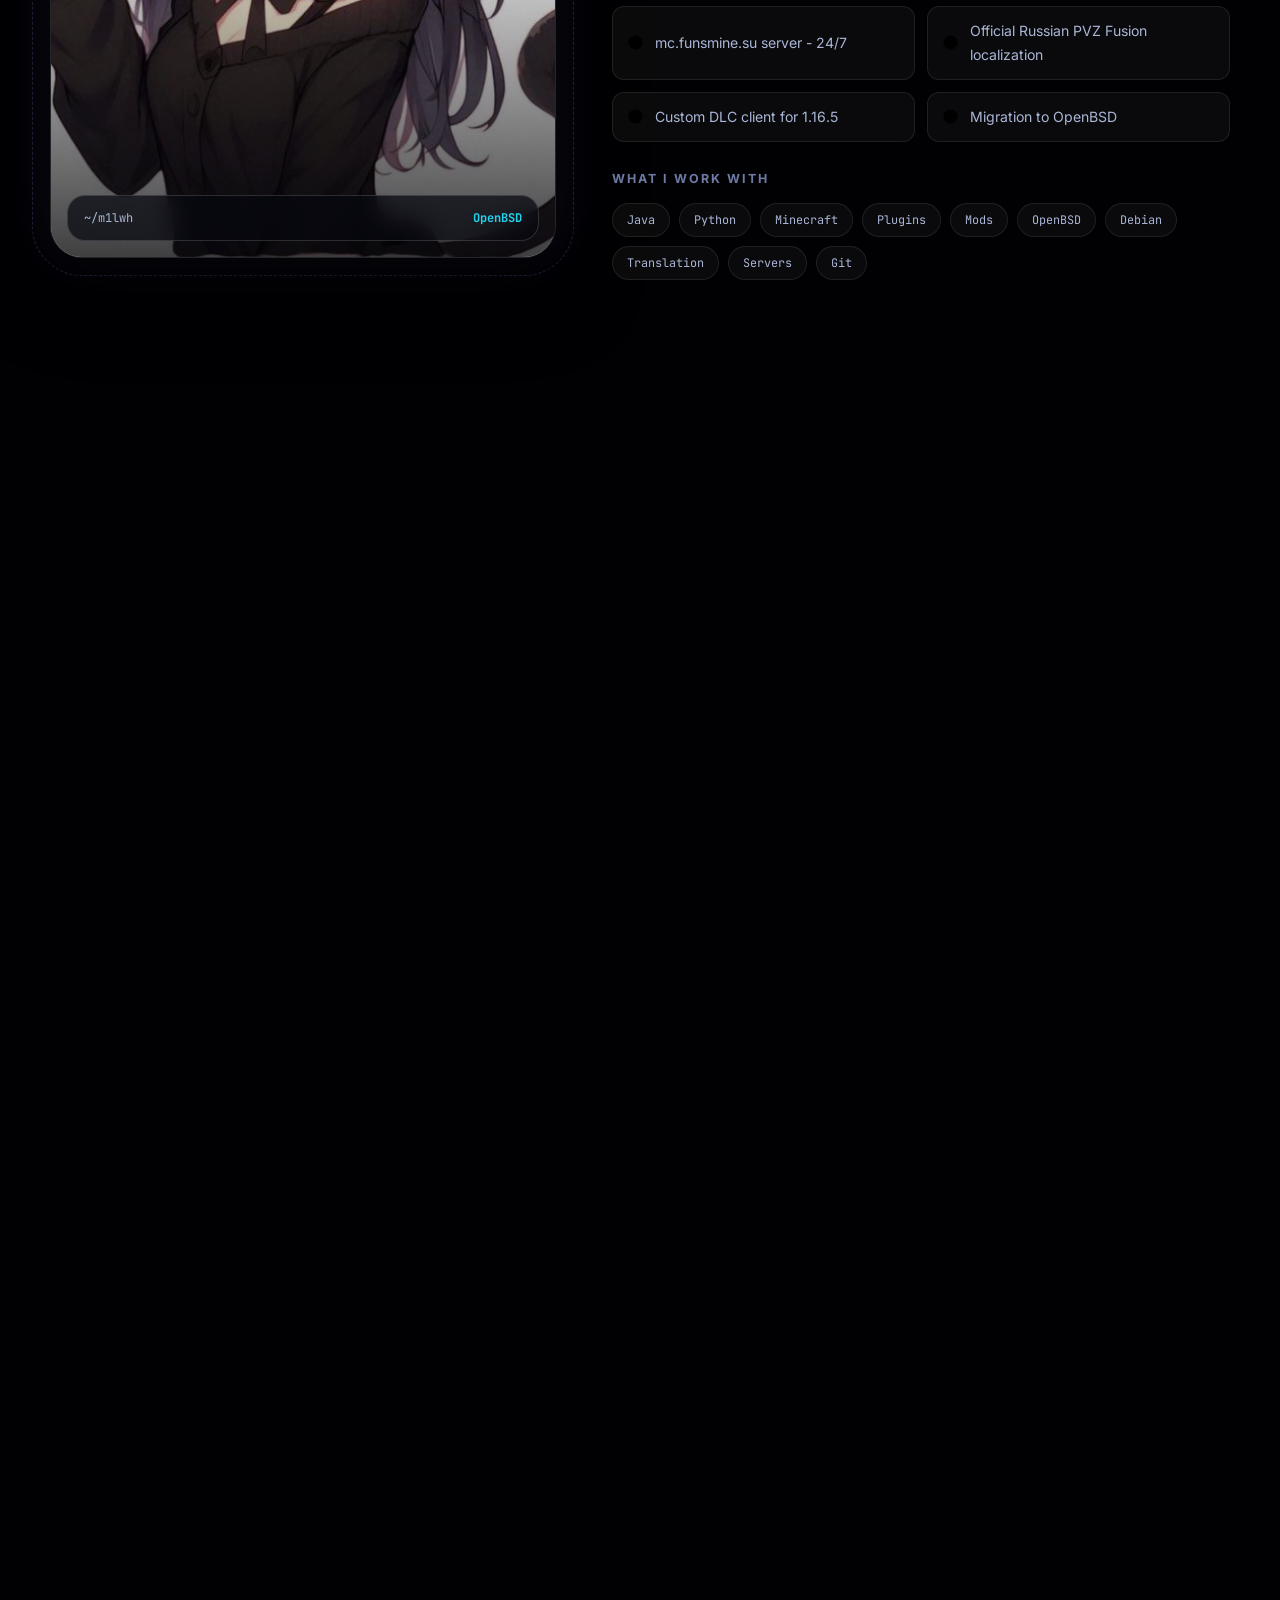
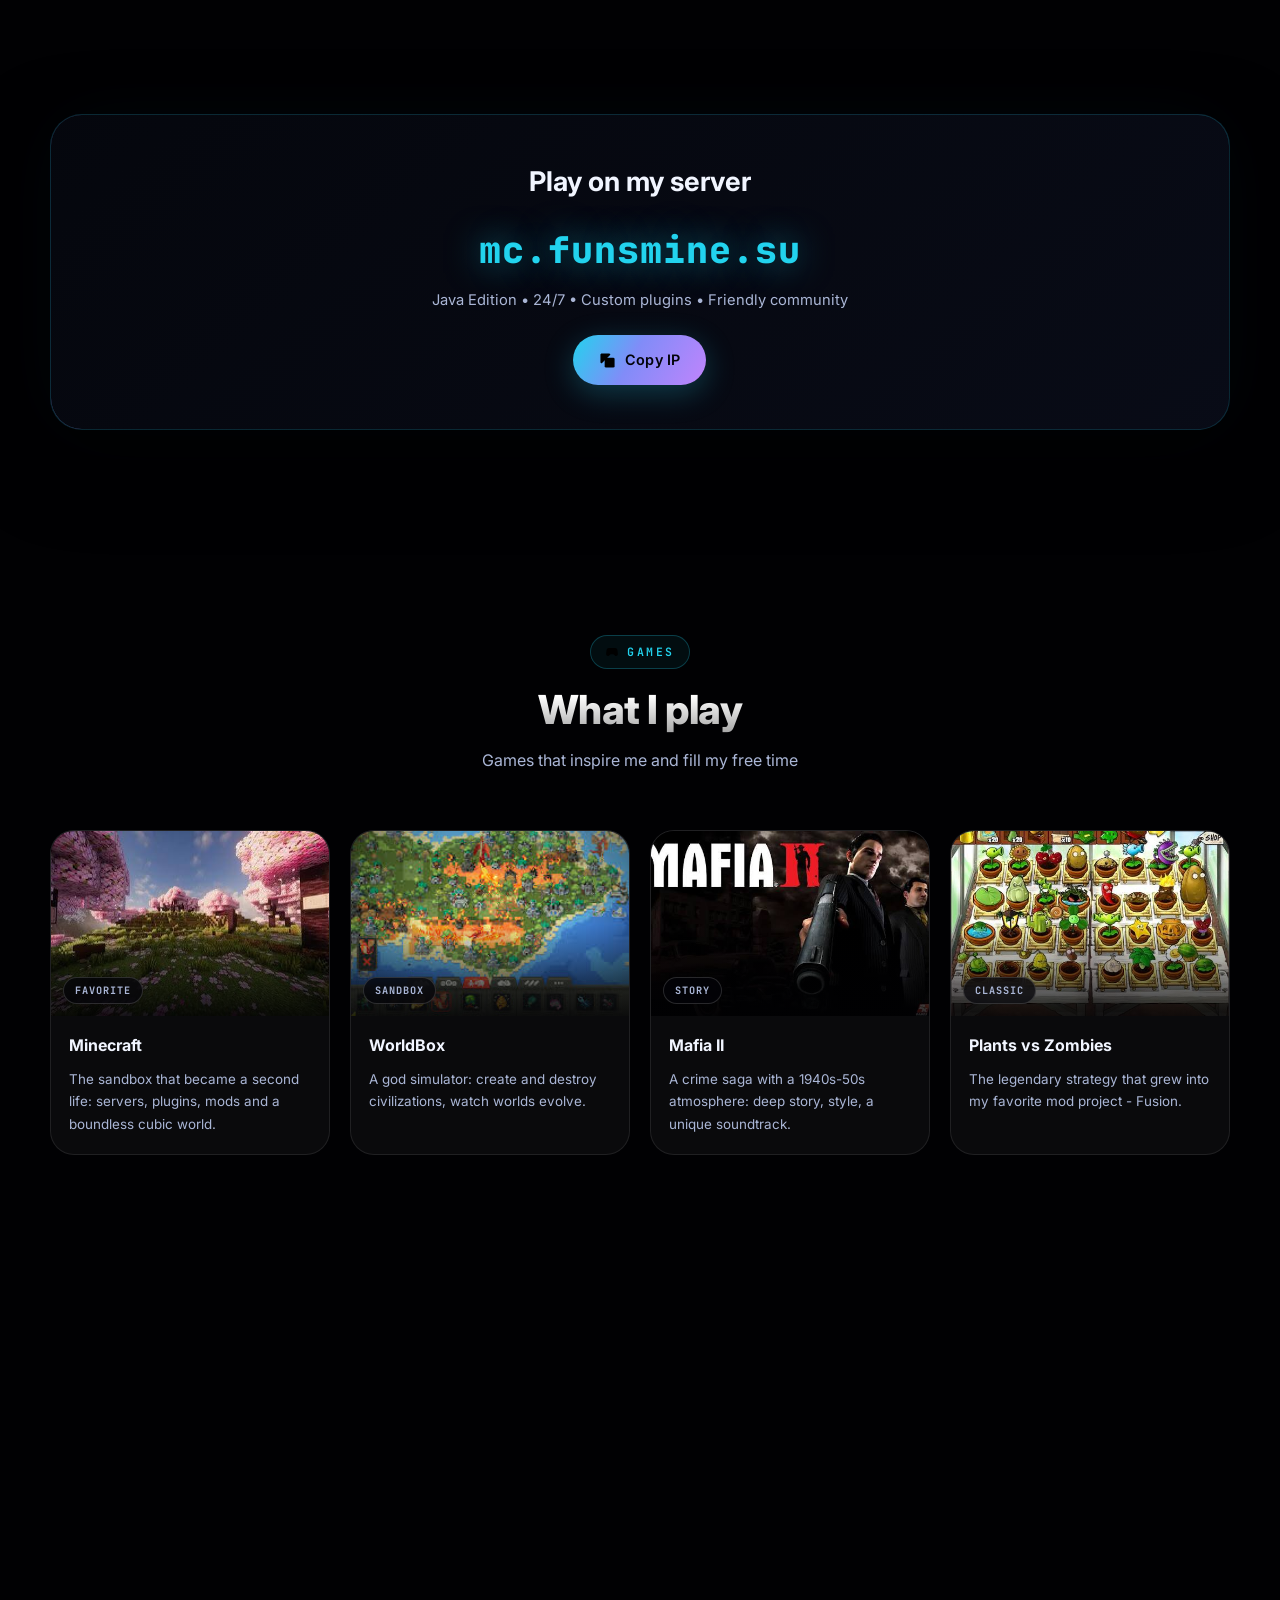
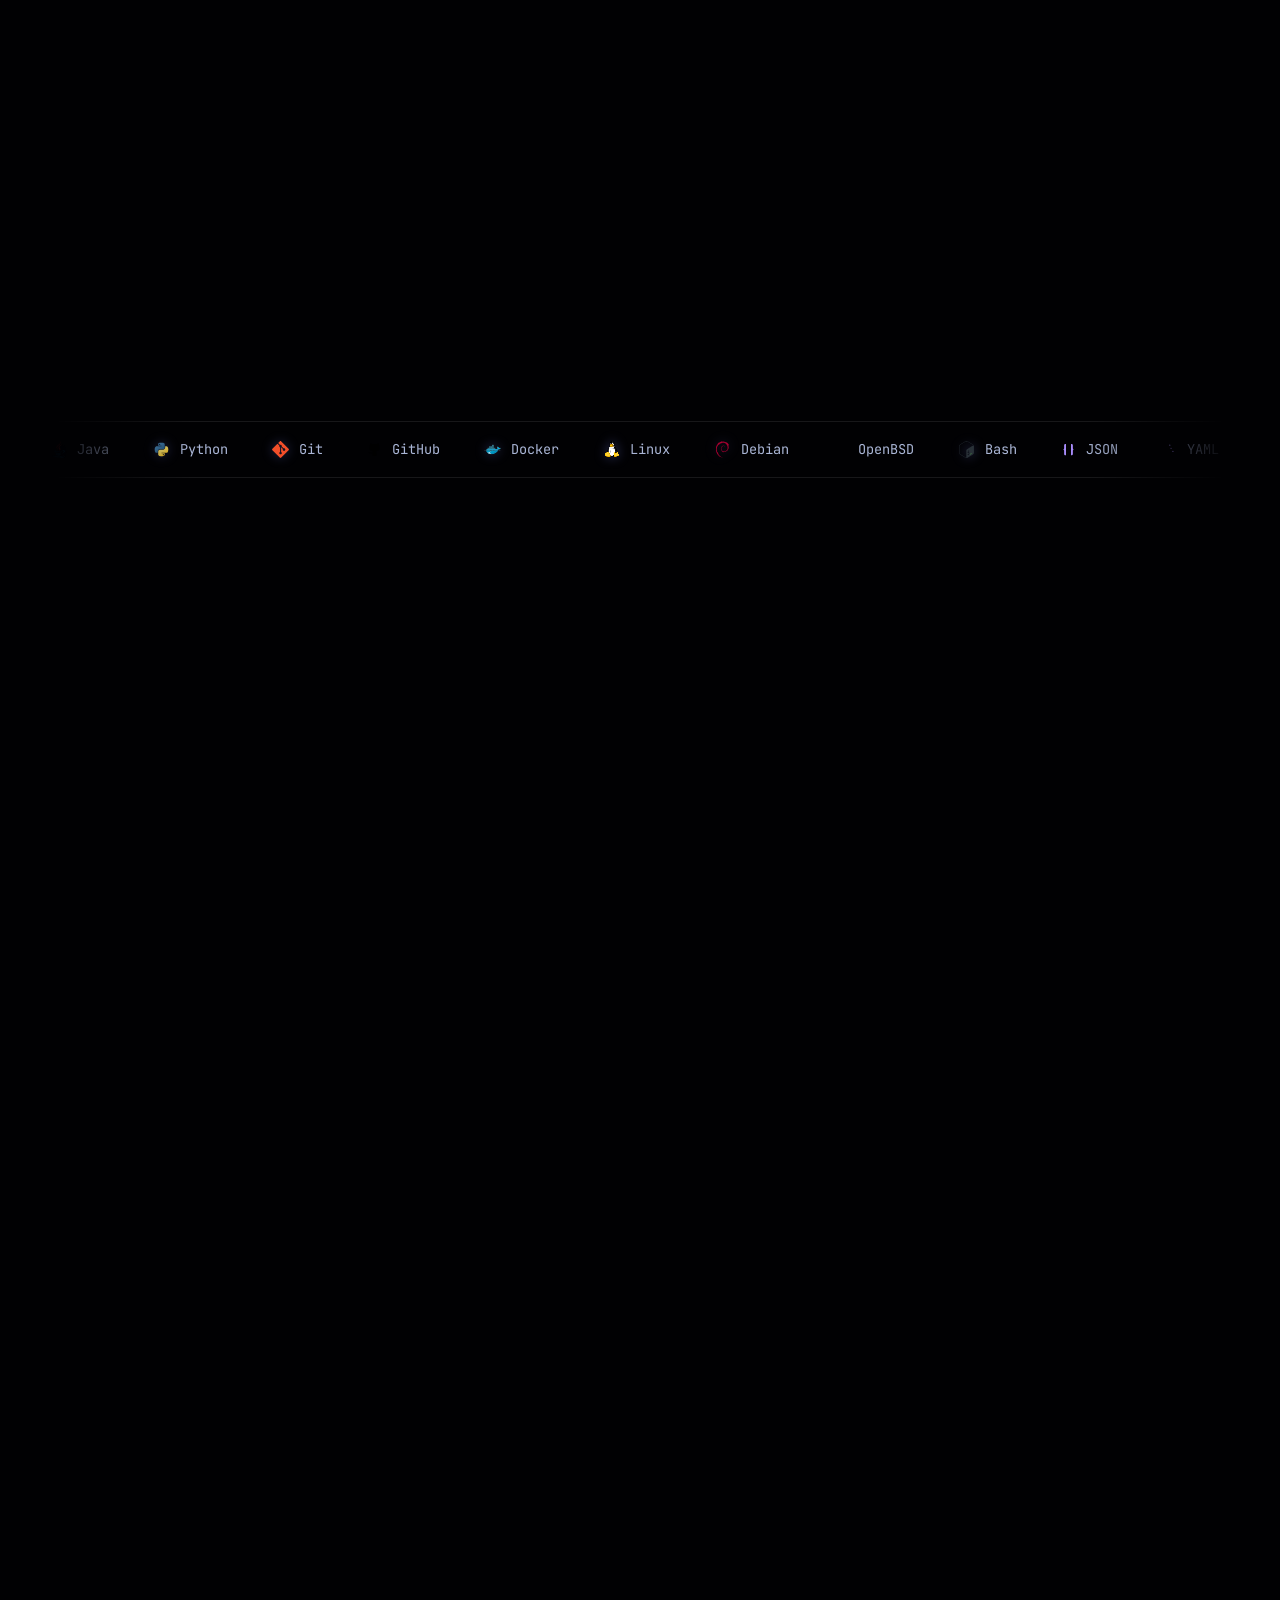
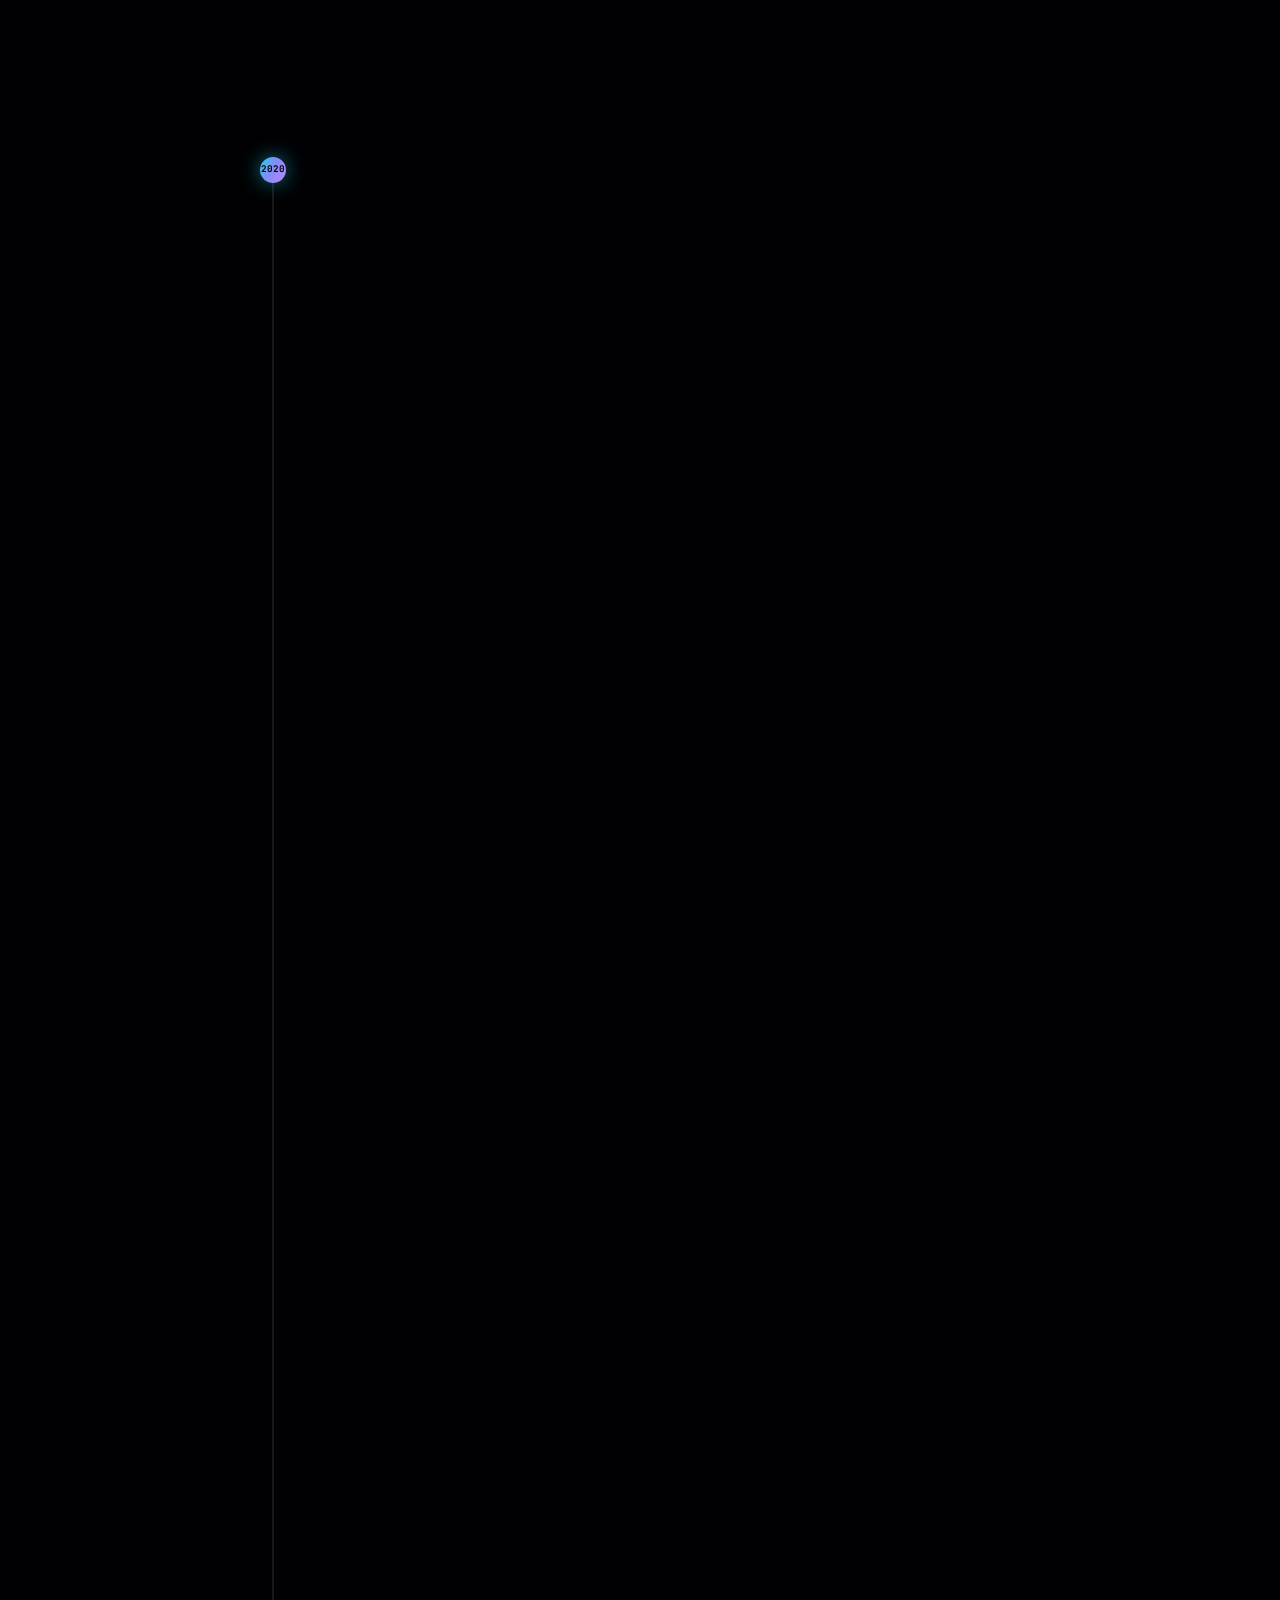
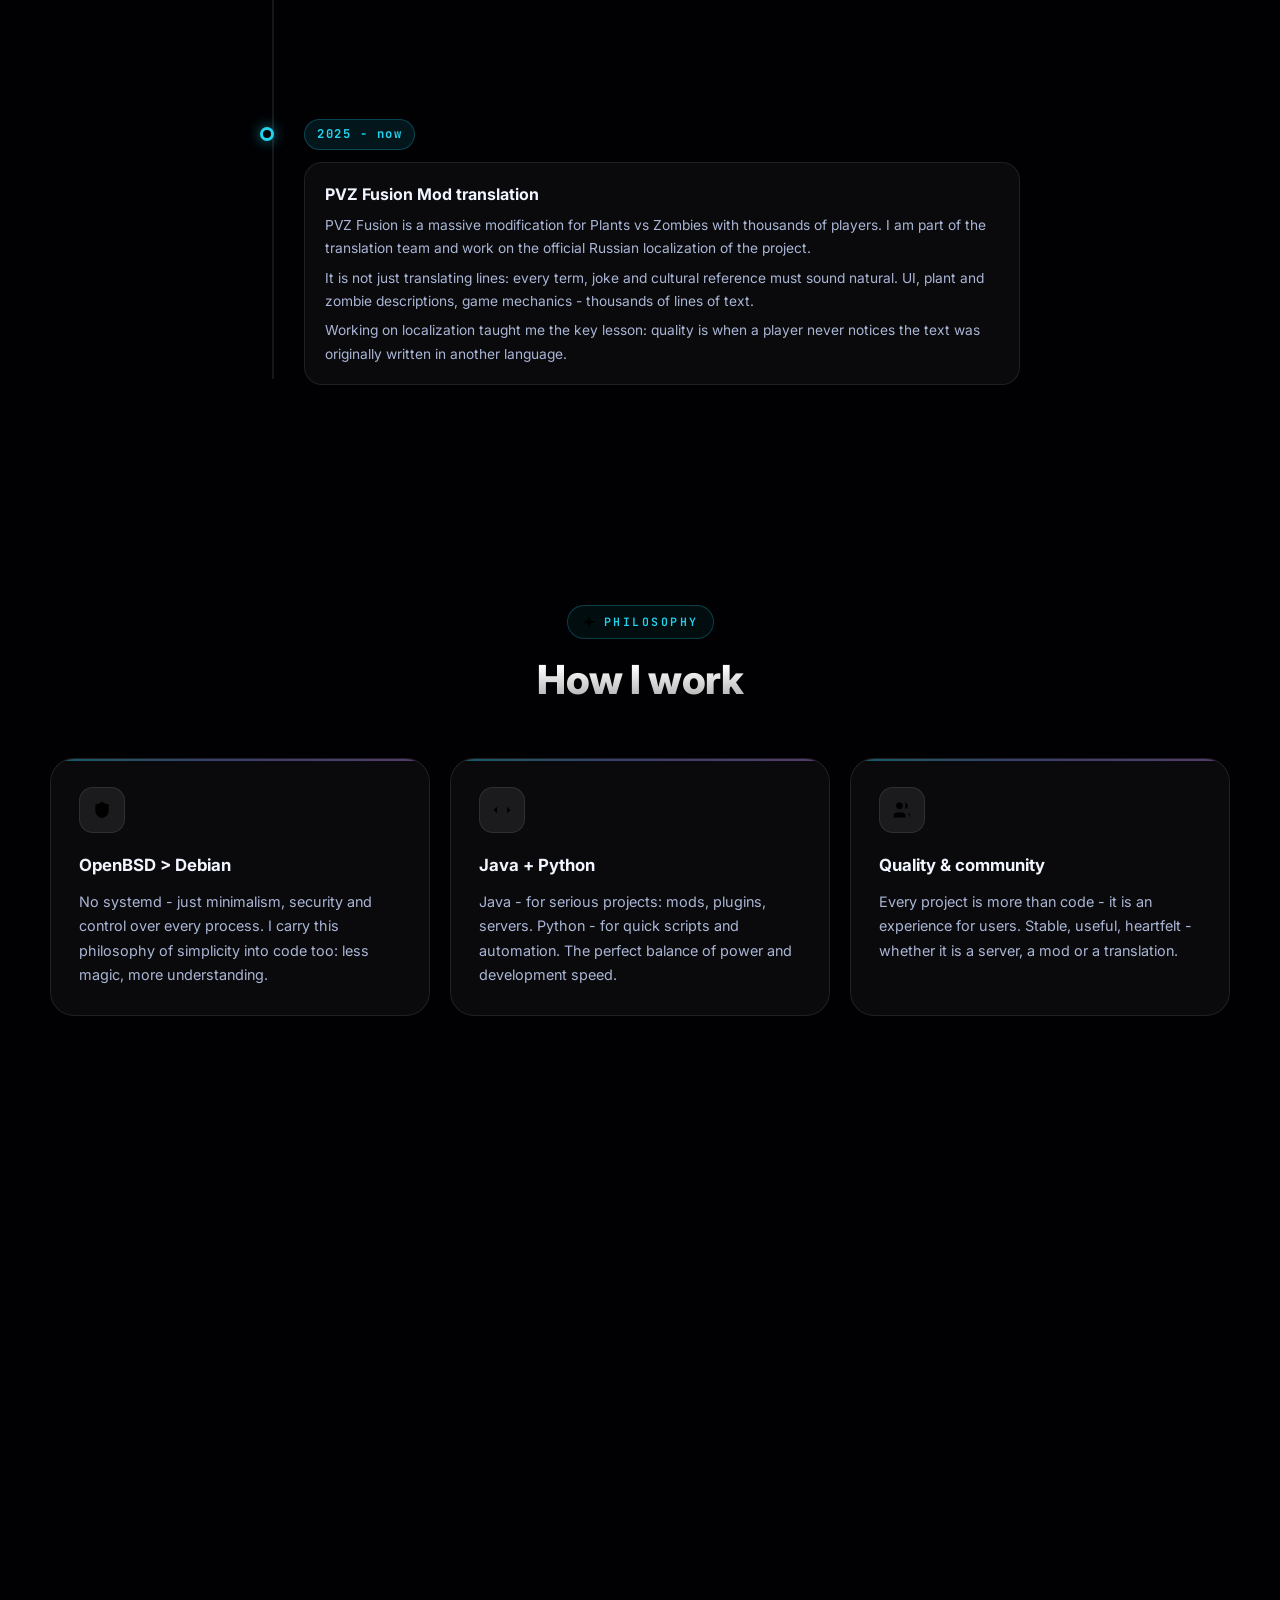
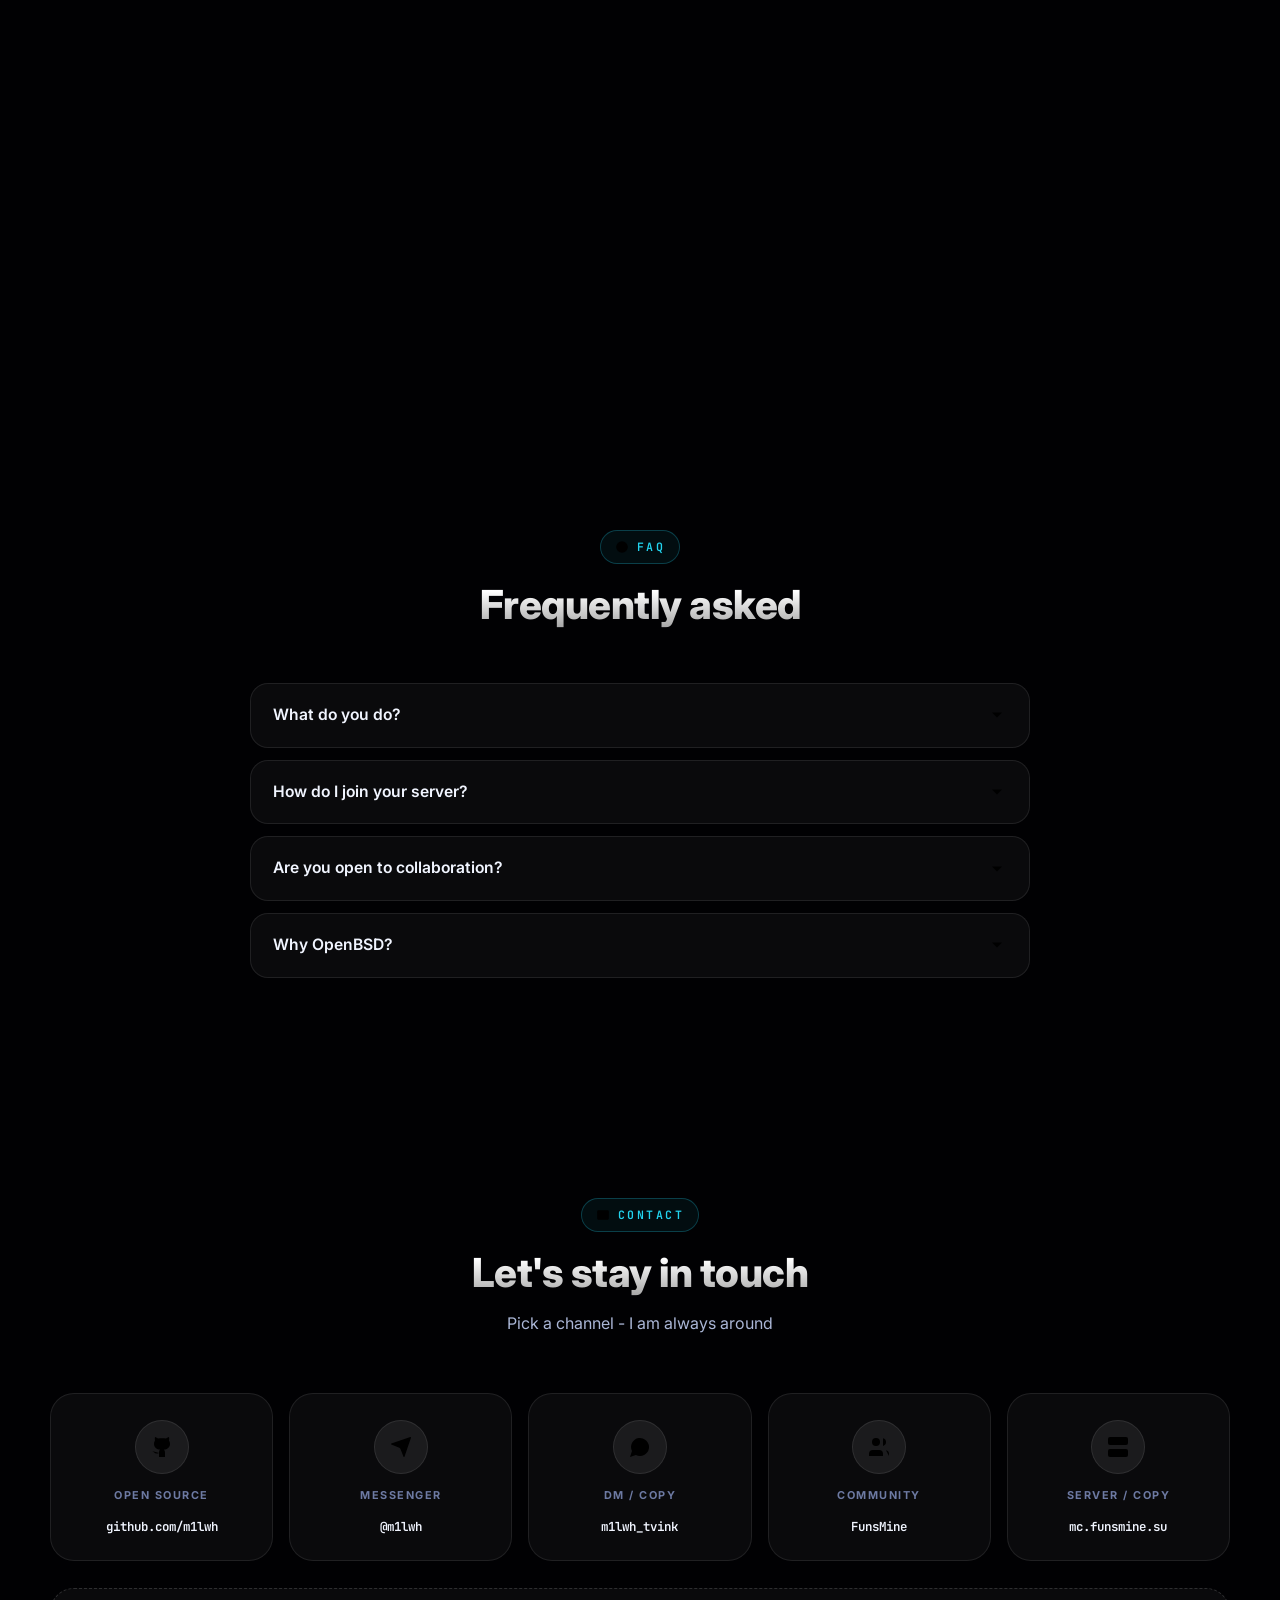
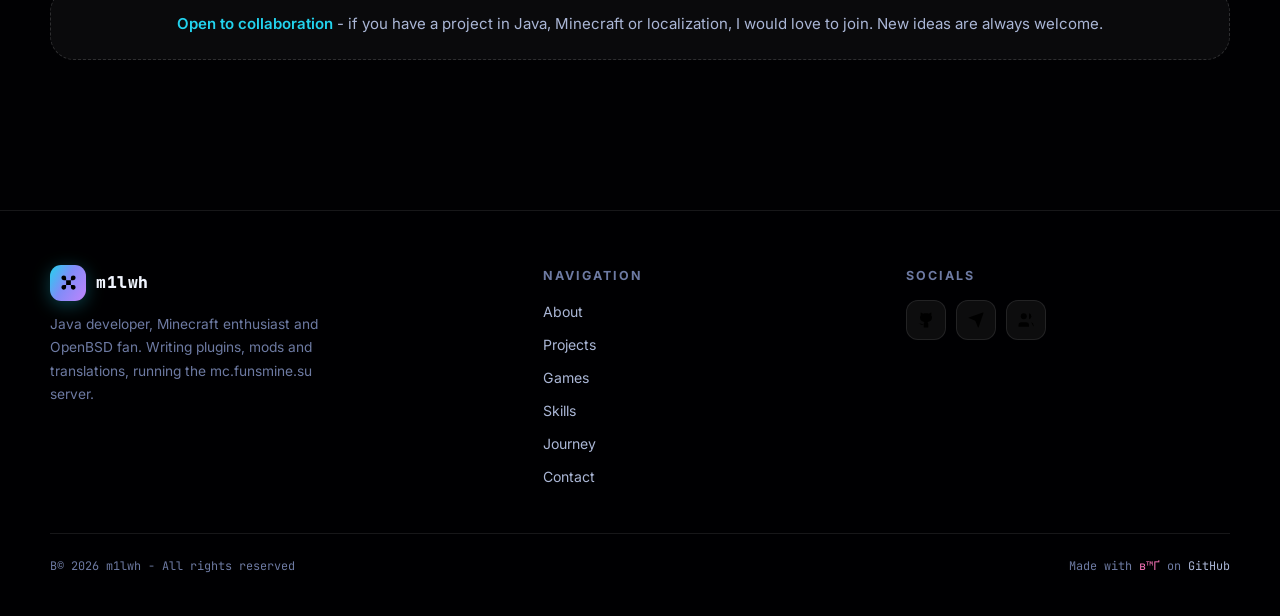
==== commit 7989b9a4: "Add files via upload" ====
--- a/index.html
+++ b/index.html
@@ -1,2939 +1,1142 @@
-<!DOCTYPE html>
-<html lang="ru">
+﻿<!DOCTYPE html>
+<html lang="ru" class="preloading">
 <head>
-    <meta charset="UTF-8">
-    <meta name="viewport" content="width=device-width, initial-scale=1.0">
-    <title>m1lwh | Java Developer & Minecraft Enthusiast</title>
-    <style>
-        /* ═══════════════════════════════════════════════════════════════════════
-           CSS CUSTOM PROPERTIES (VARIABLES)
-           ═══════════════════════════════════════════════════════════════════════ */
-        :root {
-            --bg-primary: #0a0a0f;
-            --bg-secondary: #0f0f1a;
-            --bg-card: #12121f;
-            --bg-card-hover: #181830;
-            --text-primary: #e0e0f0;
-            --text-secondary: #a0a0c0;
-            --text-muted: #6a6a8a;
-            --accent-cyan: #00e5ff;
-            --accent-cyan-dim: #00b8d4;
-            --accent-purple: #b44dff;
-            --accent-purple-dim: #8c2eff;
-            --accent-green: #4cff4c;
-            --accent-green-dim: #2ecc2e;
-            --accent-pink: #ff4da6;
-            --accent-orange: #ff8c42;
-            --accent-yellow: #ffd740;
-            --border-subtle: rgba(255, 255, 255, 0.06);
-            --border-glow: rgba(0, 229, 255, 0.3);
-            --border-purple-glow: rgba(180, 77, 255, 0.3);
-            --glass-bg: rgba(18, 18, 31, 0.7);
-            --glass-border: rgba(255, 255, 255, 0.08);
-            --shadow-glow: 0 0 30px rgba(0, 229, 255, 0.15);
-            --shadow-purple-glow: 0 0 30px rgba(180, 77, 255, 0.15);
-            --shadow-card: 0 8px 40px rgba(0, 0, 0, 0.5);
-            --radius-sm: 10px;
-            --radius-md: 16px;
-            --radius-lg: 24px;
-            --radius-xl: 32px;
-            --font-mono: 'JetBrains Mono', 'Fira Code', 'Cascadia Code', 'Consolas', 'Monaco', monospace;
-            --font-sans: 'Inter', 'Segoe UI', 'Roboto', 'Helvetica Neue', sans-serif;
-            --transition-fast: 0.2s cubic-bezier(0.4, 0, 0.2, 1);
-            --transition-smooth: 0.35s cubic-bezier(0.4, 0, 0.2, 1);
-            --transition-bounce: 0.5s cubic-bezier(0.34, 1.56, 0.64, 1);
-        }
-
-        /* ═══════════════════════════════════════════════════════════════════════
-           GLOBAL RESET & BASE STYLES
-           ═══════════════════════════════════════════════════════════════════════ */
-        * {
-            margin: 0;
-            padding: 0;
-            box-sizing: border-box;
-        }
-
-        html {
-            scroll-behavior: smooth;
-            scrollbar-width: thin;
-            scrollbar-color: var(--accent-cyan-dim) var(--bg-primary);
-        }
-
-        ::-webkit-scrollbar {
-            width: 6px;
-        }
-        ::-webkit-scrollbar-track {
-            background: var(--bg-primary);
-        }
-        ::-webkit-scrollbar-thumb {
-            background: var(--accent-cyan-dim);
-            border-radius: 10px;
-        }
-        ::-webkit-scrollbar-thumb:hover {
-            background: var(--accent-cyan);
-        }
-
-        body {
-            font-family: var(--font-sans);
-            background: var(--bg-primary);
-            color: var(--text-primary);
-            line-height: 1.7;
-            overflow-x: hidden;
-            cursor: default;
-            position: relative;
-            min-height: 100vh;
-            -webkit-font-smoothing: antialiased;
-            -moz-osx-font-smoothing: grayscale;
-        }
-
-        /* ─── Canvas Background ─────────────────────── */
-        #bgCanvas {
-            position: fixed;
-            top: 0;
-            left: 0;
-            width: 100%;
-            height: 100%;
-            z-index: 0;
-            pointer-events: none;
-            opacity: 0.7;
-        }
-
-        /* ─── Custom Cursor Trail ─────────────────── */
-        .cursor-trail {
-            position: fixed;
-            pointer-events: none;
-            z-index: 9999;
-            width: 8px;
-            height: 8px;
-            border-radius: 50%;
-            background: var(--accent-cyan);
-            box-shadow: 0 0 20px var(--accent-cyan), 0 0 40px var(--accent-cyan), 0 0 60px rgba(0, 229, 255, 0.4);
-            transition: transform 0.1s ease-out, opacity 0.3s;
-            opacity: 0;
-            mix-blend-mode: screen;
-        }
-        .cursor-trail.active {
-            opacity: 1;
-        }
-        .cursor-dot {
-            position: fixed;
-            pointer-events: none;
-            z-index: 9998;
-            width: 20px;
-            height: 20px;
-            border: 2px solid rgba(255, 255, 255, 0.5);
-            border-radius: 50%;
-            transform: translate(-50%, -50%);
-            transition: width 0.2s, height 0.2s, border-color 0.3s;
-            opacity: 0;
-        }
-        .cursor-dot.active {
-            opacity: 1;
-        }
-        .cursor-dot.hovering {
-            width: 40px;
-            height: 40px;
-            border-color: var(--accent-purple);
-            border-width: 2px;
-        }
-
-        /* ─── Main Container ──────────────────────── */
-        .main-container {
-            position: relative;
-            z-index: 1;
-            max-width: 1200px;
-            margin: 0 auto;
-            padding: 0 24px;
-        }
-
-        /* ═══════════════════════════════════════════════════════════════════════
-           SPLASH SCREEN STYLES
-           ═══════════════════════════════════════════════════════════════════════ */
-        #splashScreen {
-            position: fixed;
-            top: 0;
-            left: 0;
-            width: 100vw;
-            height: 100vh;
-            z-index: 99999;
-            background: var(--bg-primary);
-            display: flex;
-            align-items: center;
-            justify-content: center;
-            flex-direction: column;
-            transition: opacity 0.7s cubic-bezier(0.4, 0, 0.2, 1), visibility 0.7s cubic-bezier(0.4, 0, 0.2, 1);
-            opacity: 1;
-            visibility: visible;
-            cursor: default;
-        }
-        #splashScreen.hidden {
-            opacity: 0;
-            visibility: hidden;
-            pointer-events: none;
-        }
-        #splashCanvas {
-            position: absolute;
-            top: 0;
-            left: 0;
-            width: 100%;
-            height: 100%;
-            pointer-events: none;
-            z-index: 0;
-        }
-        .splash-content {
-            position: relative;
-            z-index: 1;
-            text-align: center;
-            display: flex;
-            flex-direction: column;
-            align-items: center;
-            gap: 28px;
-            padding: 40px;
-        }
-        .splash-logo {
-            font-family: var(--font-mono);
-            font-size: clamp(3rem, 8vw, 5.5rem);
-            font-weight: 800;
-            letter-spacing: -2px;
-            background: linear-gradient(135deg, #ffffff 0%, #c0e0ff 30%, #00e5ff 60%, #b44dff 100%);
-            -webkit-background-clip: text;
-            background-clip: text;
-            -webkit-text-fill-color: transparent;
-            animation: titleShimmer 6s ease-in-out infinite;
-            background-size: 300% 300%;
-            user-select: none;
-        }
-        .splash-subtitle {
-            font-family: var(--font-mono);
-            font-size: 1rem;
-            color: var(--text-secondary);
-            letter-spacing: 1px;
-            user-select: none;
-            margin-bottom: 8px;
-        }
-        .splash-buttons {
-            display: flex;
-            gap: 24px;
-            flex-wrap: wrap;
-            justify-content: center;
-        }
-        .splash-btn {
-            padding: 18px 40px;
-            border-radius: 50px;
-            font-family: var(--font-mono);
-            font-size: 1.1rem;
-            font-weight: 700;
-            letter-spacing: 1px;
-            cursor: pointer;
-            text-decoration: none;
-            transition: var(--transition-bounce);
-            border: 2px solid rgba(255, 255, 255, 0.2);
-            background: var(--glass-bg);
-            backdrop-filter: blur(20px);
-            -webkit-backdrop-filter: blur(20px);
-            color: #fff;
-            position: relative;
-            overflow: hidden;
-            user-select: none;
-            min-width: 140px;
-        }
-        .splash-btn:hover {
-            transform: translateY(-6px);
-            box-shadow: 0 20px 50px rgba(0, 0, 0, 0.5), 0 0 40px rgba(0, 229, 255, 0.3);
-            border-color: var(--accent-cyan);
-            background: rgba(0, 229, 255, 0.08);
-        }
-        .splash-btn:active {
-            transform: scale(0.95);
-            transition: transform 0.1s ease;
-        }
-        .splash-btn .flag-icon {
-            font-size: 1.5rem;
-            margin-right: 4px;
-        }
-
-        /* ═══════════════════════════════════════════════════════════════════════
-           NAVIGATION
-           ═══════════════════════════════════════════════════════════════════════ */
-        .navbar {
-            position: fixed;
-            top: 16px;
-            left: 50%;
-            transform: translateX(-50%);
-            z-index: 100;
-            background: var(--glass-bg);
-            backdrop-filter: blur(30px);
-            -webkit-backdrop-filter: blur(30px);
-            border: 1px solid var(--glass-border);
-            border-radius: 50px;
-            padding: 8px 10px;
-            display: flex;
-            align-items: center;
-            gap: 6px;
-            box-shadow: 0 10px 50px rgba(0, 0, 0, 0.6), var(--shadow-glow);
-            transition: var(--transition-smooth);
-            flex-wrap: wrap;
-            justify-content: center;
-        }
-        .navbar:hover {
-            box-shadow: 0 10px 60px rgba(0, 0, 0, 0.7), 0 0 50px rgba(0, 229, 255, 0.25);
-            border-color: var(--border-glow);
-        }
-        .nav-link {
-            text-decoration: none;
-            color: var(--text-secondary);
-            font-family: var(--font-mono);
-            font-size: 0.82rem;
-            font-weight: 500;
-            padding: 10px 18px;
-            border-radius: 40px;
-            transition: var(--transition-fast);
-            letter-spacing: 0.5px;
-            position: relative;
-            white-space: nowrap;
-            cursor: pointer;
-            user-select: none;
-        }
-        .nav-link:hover {
-            color: var(--accent-cyan);
-            background: rgba(0, 229, 255, 0.06);
-        }
-        .nav-link.active {
-            color: #fff;
-            background: rgba(0, 229, 255, 0.15);
-            box-shadow: 0 0 20px rgba(0, 229, 255, 0.2);
-        }
-        .nav-dot {
-            width: 6px;
-            height: 6px;
-            border-radius: 50%;
-            background: rgba(255, 255, 255, 0.2);
-            flex-shrink: 0;
-        }
-
-        /* ═══════════════════════════════════════════════════════════════════════
-           HERO SECTION
-           ═══════════════════════════════════════════════════════════════════════ */
-        .hero-section {
-            min-height: 100vh;
-            display: flex;
-            align-items: center;
-            justify-content: center;
-            padding: 140px 0 80px;
-            position: relative;
-        }
-        .hero-content {
-            text-align: center;
-            max-width: 850px;
-            position: relative;
-            z-index: 2;
-        }
-        .hero-badge {
-            display: inline-block;
-            padding: 8px 20px;
-            background: rgba(0, 229, 255, 0.08);
-            border: 1px solid rgba(0, 229, 255, 0.25);
-            border-radius: 50px;
-            font-family: var(--font-mono);
-            font-size: 0.8rem;
-            color: var(--accent-cyan);
-            letter-spacing: 2px;
-            text-transform: uppercase;
-            margin-bottom: 28px;
-            animation: badgePulse 3s ease-in-out infinite;
-        }
-        @keyframes badgePulse {
-            0%,
-            100% {
-                box-shadow: 0 0 0px rgba(0, 229, 255, 0);
-            }
-            50% {
-                box-shadow: 0 0 25px rgba(0, 229, 255, 0.35);
-            }
-        }
-        .hero-title {
-            font-family: var(--font-mono);
-            font-size: clamp(2.5rem, 6vw, 4.5rem);
-            font-weight: 800;
-            letter-spacing: -1px;
-            margin-bottom: 8px;
-            line-height: 1.1;
-            background: linear-gradient(135deg, #ffffff 0%, #c0e0ff 30%, #00e5ff 60%, #b44dff 100%);
-            -webkit-background-clip: text;
-            background-clip: text;
-            -webkit-text-fill-color: transparent;
-            animation: titleShimmer 6s ease-in-out infinite;
-            background-size: 300% 300%;
-        }
-        @keyframes titleShimmer {
-            0%,
-            100% {
-                background-position: 0% 50%;
-            }
-            25% {
-                background-position: 100% 0%;
-            }
-            50% {
-                background-position: 100% 100%;
-            }
-            75% {
-                background-position: 0% 100%;
-            }
-        }
-        .hero-subtitle {
-            font-family: var(--font-mono);
-            font-size: clamp(1rem, 2.5vw, 1.4rem);
-            color: var(--text-secondary);
-            margin-bottom: 10px;
-            letter-spacing: 1px;
-        }
-        .hero-tagline {
-            font-size: 1.05rem;
-            color: var(--text-muted);
-            margin-bottom: 36px;
-            max-width: 600px;
-            margin-left: auto;
-            margin-right: auto;
-            line-height: 1.6;
-        }
-        .hero-buttons {
-            display: flex;
-            gap: 16px;
-            flex-wrap: wrap;
-            justify-content: center;
-        }
-
-        /* ═══════════════════════════════════════════════════════════════════════
-           BUTTONS
-           ═══════════════════════════════════════════════════════════════════════ */
-        .btn {
-            padding: 14px 32px;
-            border-radius: 50px;
-            font-family: var(--font-mono);
-            font-size: 0.9rem;
-            font-weight: 600;
-            letter-spacing: 0.5px;
-            cursor: pointer;
-            text-decoration: none;
-            transition: var(--transition-bounce);
-            border: none;
-            position: relative;
-            overflow: hidden;
-            display: inline-flex;
-            align-items: center;
-            gap: 8px;
-            user-select: none;
-        }
-        .btn-primary {
-            background: linear-gradient(135deg, #00b8d4, #0097a7);
-            color: #fff;
-            box-shadow: 0 8px 30px rgba(0, 184, 212, 0.4);
-        }
-        .btn-primary:hover {
-            transform: translateY(-3px);
-            box-shadow: 0 15px 40px rgba(0, 184, 212, 0.55);
-            background: linear-gradient(135deg, #00d4f0, #00acc1);
-        }
-        .btn-outline {
-            background: transparent;
-            color: var(--accent-cyan);
-            border: 2px solid rgba(0, 229, 255, 0.4);
-        }
-        .btn-outline:hover {
-            border-color: var(--accent-cyan);
-            box-shadow: 0 0 30px rgba(0, 229, 255, 0.3);
-            background: rgba(0, 229, 255, 0.05);
-            transform: translateY(-3px);
-        }
-        .btn-purple {
-            background: linear-gradient(135deg, #8c2eff, #6a1bcc);
-            color: #fff;
-            box-shadow: 0 8px 30px rgba(140, 46, 255, 0.4);
-        }
-        .btn-purple:hover {
-            transform: translateY(-3px);
-            box-shadow: 0 15px 40px rgba(140, 46, 255, 0.55);
-            background: linear-gradient(135deg, #9d4fff, #7b2ff0);
-        }
-        .btn .btn-icon {
-            font-size: 1.1rem;
-        }
-
-        /* ═══════════════════════════════════════════════════════════════════════
-           FLOATING ORBS
-           ═══════════════════════════════════════════════════════════════════════ */
-        .orb {
-            position: absolute;
-            border-radius: 50%;
-            filter: blur(80px);
-            pointer-events: none;
-            z-index: 0;
-            animation: orbFloat 12s ease-in-out infinite;
-            opacity: 0.4;
-        }
-        .orb-1 {
-            width: 300px;
-            height: 300px;
-            background: rgba(0, 229, 255, 0.3);
-            top: 10%;
-            left: -5%;
-            animation-delay: 0s;
-            animation-duration: 14s;
-        }
-        .orb-2 {
-            width: 250px;
-            height: 250px;
-            background: rgba(180, 77, 255, 0.3);
-            bottom: 15%;
-            right: -8%;
-            animation-delay: -5s;
-            animation-duration: 16s;
-        }
-        .orb-3 {
-            width: 200px;
-            height: 200px;
-            background: rgba(76, 255, 76, 0.2);
-            top: 50%;
-            left: 40%;
-            animation-delay: -9s;
-            animation-duration: 18s;
-        }
-        .orb-4 {
-            width: 180px;
-            height: 180px;
-            background: rgba(255, 77, 166, 0.2);
-            top: 30%;
-            right: 20%;
-            animation-delay: -3s;
-            animation-duration: 15s;
-        }
-        @keyframes orbFloat {
-            0%,
-            100% {
-                transform: translate(0, 0) scale(1);
-            }
-            20% {
-                transform: translate(40px, -30px) scale(1.1);
-            }
-            40% {
-                transform: translate(-20px, 50px) scale(0.9);
-            }
-            60% {
-                transform: translate(-50px, -20px) scale(1.05);
-            }
-            80% {
-                transform: translate(30px, 40px) scale(0.95);
-            }
-        }
-
-        /* ═══════════════════════════════════════════════════════════════════════
-           SECTION STYLES
-           ═══════════════════════════════════════════════════════════════════════ */
-        .section {
-            padding: 80px 0;
-            position: relative;
-            z-index: 2;
-        }
-        .section-header {
-            text-align: center;
-            margin-bottom: 60px;
-        }
-        .section-label {
-            font-family: var(--font-mono);
-            font-size: 0.78rem;
-            letter-spacing: 3px;
-            text-transform: uppercase;
-            color: var(--accent-cyan);
-            margin-bottom: 12px;
-            display: inline-block;
-            padding: 6px 16px;
-            background: rgba(0, 229, 255, 0.06);
-            border-radius: 30px;
-            border: 1px solid rgba(0, 229, 255, 0.2);
-        }
-        .section-title {
-            font-family: var(--font-mono);
-            font-size: clamp(1.8rem, 4vw, 2.8rem);
-            font-weight: 700;
-            letter-spacing: -0.5px;
-            margin-bottom: 10px;
-            color: #fff;
-        }
-        .section-subtitle {
-            color: var(--text-muted);
-            font-size: 1rem;
-            max-width: 500px;
-            margin: 0 auto;
-        }
-        .divider {
-            width: 60px;
-            height: 3px;
-            background: linear-gradient(90deg, var(--accent-cyan), var(--accent-purple));
-            border-radius: 10px;
-            margin: 16px auto;
-        }
-
-        /* ═══════════════════════════════════════════════════════════════════════
-           GLASS CARDS
-           ═══════════════════════════════════════════════════════════════════════ */
-        .glass-card {
-            background: var(--glass-bg);
-            backdrop-filter: blur(20px);
-            -webkit-backdrop-filter: blur(20px);
-            border: 1px solid var(--glass-border);
-            border-radius: var(--radius-lg);
-            padding: 32px;
-            transition: var(--transition-smooth);
-            box-shadow: var(--shadow-card);
-            position: relative;
-            overflow: hidden;
-        }
-        .glass-card::before {
-            content: '';
-            position: absolute;
-            top: 0;
-            left: 0;
-            right: 0;
-            height: 1px;
-            background: linear-gradient(90deg, transparent, rgba(255, 255, 255, 0.1), transparent);
-            opacity: 0;
-            transition: var(--transition-smooth);
-        }
-        .glass-card:hover {
-            transform: translateY(-6px);
-            box-shadow: 0 20px 60px rgba(0, 0, 0, 0.6), var(--shadow-glow);
-            border-color: var(--border-glow);
-        }
-        .glass-card:hover::before {
-            opacity: 1;
-        }
-        .glass-card.purple-glow:hover {
-            box-shadow: 0 20px 60px rgba(0, 0, 0, 0.6), var(--shadow-purple-glow);
-            border-color: var(--border-purple-glow);
-        }
-
-        /* ═══════════════════════════════════════════════════════════════════════
-           ABOUT SECTION
-           ═══════════════════════════════════════════════════════════════════════ */
-        .about-grid {
-            display: grid;
-            grid-template-columns: 1fr 1.4fr;
-            gap: 40px;
-            align-items: start;
-        }
-        .about-avatar-area {
-            display: flex;
-            flex-direction: column;
-            align-items: center;
-            gap: 20px;
-        }
-        .avatar-container {
-            width: 200px;
-            height: 200px;
-            border-radius: 50%;
-            background: linear-gradient(135deg, var(--accent-cyan), var(--accent-purple));
-            padding: 4px;
-            box-shadow: 0 0 50px rgba(0, 229, 255, 0.3), 0 0 80px rgba(180, 77, 255, 0.2);
-            animation: avatarGlow 4s ease-in-out infinite;
-            position: relative;
-        }
-        @keyframes avatarGlow {
-            0%,
-            100% {
-                box-shadow: 0 0 50px rgba(0, 229, 255, 0.3), 0 0 80px rgba(180, 77, 255, 0.2);
-            }
-            50% {
-                box-shadow: 0 0 70px rgba(0, 229, 255, 0.5), 0 0 100px rgba(180, 77, 255, 0.35);
-            }
-        }
-        .avatar-inner {
-            width: 100%;
-            height: 100%;
-            border-radius: 50%;
-            background: var(--bg-secondary);
-            display: flex;
-            align-items: center;
-            justify-content: center;
-            font-size: 5rem;
-            overflow: hidden;
-        }
-        .avatar-inner img {
-            width: 100%;
-            height: 100%;
-            object-fit: cover;
-            border-radius: 50%;
-        }
-        .avatar-emoji {
-            font-size: 5rem;
-            filter: grayscale(0%);
-        }
-        .status-badge {
-            display: flex;
-            align-items: center;
-            gap: 8px;
-            padding: 8px 18px;
-            background: rgba(76, 255, 76, 0.08);
-            border: 1px solid rgba(76, 255, 76, 0.3);
-            border-radius: 50px;
-            font-family: var(--font-mono);
-            font-size: 0.78rem;
-            color: var(--accent-green);
-        }
-        .status-dot {
-            width: 10px;
-            height: 10px;
-            border-radius: 50%;
-            background: var(--accent-green);
-            animation: statusPulse 2s ease-in-out infinite;
-        }
-        @keyframes statusPulse {
-            0%,
-            100% {
-                box-shadow: 0 0 0px var(--accent-green);
-            }
-            50% {
-                box-shadow: 0 0 15px var(--accent-green), 0 0 25px var(--accent-green);
-            }
-        }
-        .about-text-area {
-            display: flex;
-            flex-direction: column;
-            gap: 20px;
-        }
-        .about-text-area h3 {
-            font-family: var(--font-mono);
-            font-size: 1.5rem;
-            color: #fff;
-            margin-bottom: 4px;
-        }
-        .about-text-area p {
-            color: var(--text-secondary);
-            line-height: 1.8;
-            font-size: 0.98rem;
-        }
-        .highlight {
-            color: var(--accent-cyan);
-            font-weight: 600;
-        }
-        .highlight-purple {
-            color: var(--accent-purple);
-            font-weight: 600;
-        }
-        .highlight-green {
-            color: var(--accent-green);
-            font-weight: 600;
-        }
-        .highlight-orange {
-            color: var(--accent-orange);
-            font-weight: 600;
-        }
-        .highlight-pink {
-            color: var(--accent-pink);
-            font-weight: 600;
-        }
-        .tag-row {
-            display: flex;
-            flex-wrap: wrap;
-            gap: 10px;
-            margin-top: 4px;
-        }
-        .tag {
-            padding: 7px 16px;
-            background: rgba(255, 255, 255, 0.03);
-            border: 1px solid rgba(255, 255, 255, 0.1);
-            border-radius: 30px;
-            font-family: var(--font-mono);
-            font-size: 0.75rem;
-            color: var(--text-secondary);
-            transition: var(--transition-fast);
-            cursor: default;
-        }
-        .tag:hover {
-            border-color: var(--accent-cyan);
-            color: var(--accent-cyan);
-            background: rgba(0, 229, 255, 0.05);
-        }
-        .tag.java-tag:hover {
-            border-color: #f89820;
-            color: #f89820;
-            background: rgba(248, 152, 32, 0.06);
-        }
-        .tag.python-tag:hover {
-            border-color: #ffd740;
-            color: #ffd740;
-            background: rgba(255, 215, 64, 0.06);
-        }
-        .tag.os-tag:hover {
-            border-color: #ff4da6;
-            color: #ff4da6;
-            background: rgba(255, 77, 166, 0.06);
-        }
-
-        /* ═══════════════════════════════════════════════════════════════════════
-           PROJECTS SECTION
-           ═══════════════════════════════════════════════════════════════════════ */
-        .projects-grid {
-            display: grid;
-            grid-template-columns: repeat(auto-fit, minmax(340px, 1fr));
-            gap: 28px;
-        }
-        .project-card {
-            background: var(--bg-card);
-            border: 1px solid var(--border-subtle);
-            border-radius: var(--radius-lg);
-            padding: 28px;
-            transition: var(--transition-smooth);
-            position: relative;
-            overflow: hidden;
-            cursor: default;
-            display: flex;
-            flex-direction: column;
-            gap: 16px;
-            box-shadow: 0 4px 20px rgba(0, 0, 0, 0.3);
-            text-decoration: none;
-            color: inherit;
-        }
-        .project-card.clickable {
-            cursor: pointer;
-        }
-        .project-card:hover {
-            transform: translateY(-8px);
-            box-shadow: 0 20px 50px rgba(0, 0, 0, 0.5);
-            border-color: rgba(255, 255, 255, 0.15);
-        }
-        .project-card::after {
-            content: '';
-            position: absolute;
-            bottom: 0;
-            left: 0;
-            right: 0;
-            height: 3px;
-            background: linear-gradient(90deg, transparent, var(--accent-cyan), transparent);
-            opacity: 0;
-            transition: var(--transition-smooth);
-        }
-        .project-card:hover::after {
-            opacity: 1;
-        }
-        .project-card.purple-line::after {
-            background: linear-gradient(90deg, transparent, var(--accent-purple), transparent);
-        }
-        .project-card.green-line::after {
-            background: linear-gradient(90deg, transparent, var(--accent-green), transparent);
-        }
-        .project-card.orange-line::after {
-            background: linear-gradient(90deg, transparent, var(--accent-orange), transparent);
-        }
-        .project-card.pink-line::after {
-            background: linear-gradient(90deg, transparent, var(--accent-pink), transparent);
-        }
-        .project-icon {
-            width: 52px;
-            height: 52px;
-            border-radius: var(--radius-sm);
-            display: flex;
-            align-items: center;
-            justify-content: center;
-            font-size: 1.6rem;
-            flex-shrink: 0;
-        }
-        .icon-cyan {
-            background: rgba(0, 229, 255, 0.12);
-            color: var(--accent-cyan);
-        }
-        .icon-purple {
-            background: rgba(180, 77, 255, 0.12);
-            color: var(--accent-purple);
-        }
-        .icon-green {
-            background: rgba(76, 255, 76, 0.12);
-            color: var(--accent-green);
-        }
-        .icon-orange {
-            background: rgba(255, 140, 66, 0.12);
-            color: var(--accent-orange);
-        }
-        .icon-pink {
-            background: rgba(255, 77, 166, 0.12);
-            color: var(--accent-pink);
-        }
-        .icon-yellow {
-            background: rgba(255, 215, 64, 0.12);
-            color: var(--accent-yellow);
-        }
-        .project-card h4 {
-            font-family: var(--font-mono);
-            font-size: 1.2rem;
-            color: #fff;
-            letter-spacing: 0.3px;
-        }
-        .project-card p {
-            color: var(--text-secondary);
-            font-size: 0.9rem;
-            line-height: 1.65;
-            flex-grow: 1;
-        }
-        .project-meta {
-            display: flex;
-            flex-wrap: wrap;
-            gap: 8px;
-            align-items: center;
-        }
-        .project-status {
-            padding: 5px 12px;
-            border-radius: 20px;
-            font-family: var(--font-mono);
-            font-size: 0.7rem;
-            letter-spacing: 1px;
-            text-transform: uppercase;
-            font-weight: 600;
-        }
-        .status-active {
-            background: rgba(76, 255, 76, 0.1);
-            color: var(--accent-green);
-            border: 1px solid rgba(76, 255, 76, 0.3);
-        }
-        .status-inactive {
-            background: rgba(255, 140, 66, 0.1);
-            color: var(--accent-orange);
-            border: 1px solid rgba(255, 140, 66, 0.3);
-        }
-        .status-done {
-            background: rgba(0, 229, 255, 0.1);
-            color: var(--accent-cyan);
-            border: 1px solid rgba(0, 229, 255, 0.3);
-        }
-        .project-tech {
-            font-family: var(--font-mono);
-            font-size: 0.7rem;
-            color: var(--text-muted);
-            padding: 5px 10px;
-            background: rgba(255, 255, 255, 0.03);
-            border-radius: 15px;
-        }
-        .project-link-hint {
-            font-family: var(--font-mono);
-            font-size: 0.68rem;
-            color: var(--accent-cyan);
-            opacity: 0;
-            transition: opacity 0.3s;
-            text-align: right;
-        }
-        .project-card:hover .project-link-hint {
-            opacity: 0.8;
-        }
-
-        /* ═══════════════════════════════════════════════════════════════════════
-           SERVER CARD SPECIAL
-           ═══════════════════════════════════════════════════════════════════════ */
-        .server-card {
-            background: linear-gradient(135deg, rgba(18, 18, 31, 0.9), rgba(25, 25, 45, 0.9));
-            border: 2px solid rgba(0, 229, 255, 0.3);
-            border-radius: var(--radius-xl);
-            padding: 36px;
-            text-align: center;
-            transition: var(--transition-smooth);
-            position: relative;
-            overflow: hidden;
-            box-shadow: 0 10px 50px rgba(0, 0, 0, 0.5), 0 0 40px rgba(0, 229, 255, 0.1);
-        }
-        .server-card:hover {
-            border-color: rgba(0, 229, 255, 0.6);
-            box-shadow: 0 15px 60px rgba(0, 0, 0, 0.6), 0 0 70px rgba(0, 229, 255, 0.2);
-            transform: translateY(-5px);
-        }
-        .server-ip {
-            font-family: var(--font-mono);
-            font-size: clamp(1.5rem, 4vw, 2.5rem);
-            font-weight: 700;
-            color: var(--accent-cyan);
-            letter-spacing: 1px;
-            margin: 16px 0;
-            text-shadow: 0 0 40px rgba(0, 229, 255, 0.5);
-            user-select: all;
-            cursor: text;
-        }
-        .server-ip:hover {
-            text-shadow: 0 0 60px rgba(0, 229, 255, 0.8);
-        }
-        .copy-btn {
-            display: inline-flex;
-            align-items: center;
-            gap: 6px;
-            padding: 10px 22px;
-            background: rgba(0, 229, 255, 0.1);
-            border: 1px solid rgba(0, 229, 255, 0.4);
-            border-radius: 30px;
-            color: var(--accent-cyan);
-            font-family: var(--font-mono);
-            font-size: 0.8rem;
-            cursor: pointer;
-            transition: var(--transition-fast);
-            user-select: none;
-        }
-        .copy-btn:hover {
-            background: rgba(0, 229, 255, 0.2);
-            border-color: var(--accent-cyan);
-        }
-        .copy-btn.copied {
-            background: rgba(76, 255, 76, 0.15);
-            border-color: var(--accent-green);
-            color: var(--accent-green);
-        }
-
-        /* ═══════════════════════════════════════════════════════════════════════
-           FAVORITE GAMES SECTION
-           ═══════════════════════════════════════════════════════════════════════ */
-        .games-grid {
-            display: grid;
-            grid-template-columns: repeat(auto-fit, minmax(280px, 1fr));
-            gap: 24px;
-        }
-        .game-card {
-            background: var(--bg-card);
-            border: 1px solid var(--border-subtle);
-            border-radius: var(--radius-lg);
-            padding: 28px;
-            transition: var(--transition-smooth);
-            text-align: center;
-            cursor: default;
-            position: relative;
-            overflow: hidden;
-            box-shadow: 0 4px 20px rgba(0, 0, 0, 0.3);
-            display: flex;
-            flex-direction: column;
-            align-items: center;
-            gap: 14px;
-        }
-        .game-card:hover {
-            transform: translateY(-8px);
-            box-shadow: 0 20px 50px rgba(0, 0, 0, 0.5);
-            border-color: rgba(255, 255, 255, 0.2);
-        }
-        .game-card::after {
-            content: '';
-            position: absolute;
-            bottom: 0;
-            left: 0;
-            right: 0;
-            height: 3px;
-            background: linear-gradient(90deg, transparent, var(--accent-pink), transparent);
-            opacity: 0;
-            transition: var(--transition-smooth);
-        }
-        .game-card:hover::after {
-            opacity: 1;
-        }
-        .game-icon {
-            width: 70px;
-            height: 70px;
-            border-radius: var(--radius-md);
-            display: flex;
-            align-items: center;
-            justify-content: center;
-            font-size: 2.5rem;
-            flex-shrink: 0;
-        }
-        .game-card h4 {
-            font-family: var(--font-mono);
-            font-size: 1.15rem;
-            color: #fff;
-            letter-spacing: 0.3px;
-        }
-        .game-card p {
-            color: var(--text-secondary);
-            font-size: 0.85rem;
-            line-height: 1.6;
-        }
-        .game-badge {
-            display: inline-block;
-            padding: 5px 14px;
-            border-radius: 20px;
-            font-family: var(--font-mono);
-            font-size: 0.7rem;
-            letter-spacing: 1px;
-            font-weight: 600;
-            background: rgba(255, 77, 166, 0.1);
-            color: var(--accent-pink);
-            border: 1px solid rgba(255, 77, 166, 0.3);
-        }
-
-        /* ═══════════════════════════════════════════════════════════════════════
-           SKILLS SECTION
-           ═══════════════════════════════════════════════════════════════════════ */
-        .skills-grid {
-            display: grid;
-            grid-template-columns: repeat(auto-fit, minmax(280px, 1fr));
-            gap: 24px;
-        }
-        .skill-card {
-            background: var(--bg-card);
-            border: 1px solid var(--border-subtle);
-            border-radius: var(--radius-md);
-            padding: 24px;
-            transition: var(--transition-smooth);
-            cursor: default;
-        }
-        .skill-card:hover {
-            border-color: rgba(255, 255, 255, 0.15);
-            transform: translateY(-3px);
-            box-shadow: 0 12px 35px rgba(0, 0, 0, 0.4);
-        }
-        .skill-header {
-            display: flex;
-            align-items: center;
-            gap: 14px;
-            margin-bottom: 16px;
-        }
-        .skill-icon {
-            width: 44px;
-            height: 44px;
-            border-radius: var(--radius-sm);
-            display: flex;
-            align-items: center;
-            justify-content: center;
-            font-size: 1.4rem;
-            flex-shrink: 0;
-        }
-        .skill-name {
-            font-family: var(--font-mono);
-            font-weight: 600;
-            color: #fff;
-            font-size: 1rem;
-        }
-        .skill-bar-bg {
-            height: 8px;
-            background: rgba(255, 255, 255, 0.06);
-            border-radius: 10px;
-            overflow: hidden;
-            margin-top: 6px;
-        }
-        .skill-bar-fill {
-            height: 100%;
-            border-radius: 10px;
-            transition: width 1.5s cubic-bezier(0.4, 0, 0.2, 1);
-        }
-        .fill-java {
-            background: linear-gradient(90deg, #f89820, #e67e00);
-            width: 92%;
-            box-shadow: 0 0 15px rgba(248, 152, 32, 0.4);
-        }
-        .fill-python {
-            background: linear-gradient(90deg, #ffd740, #ffc107);
-            width: 55%;
-            box-shadow: 0 0 15px rgba(255, 215, 64, 0.4);
-        }
-        .fill-minecraft {
-            background: linear-gradient(90deg, #4cff4c, #2ecc2e);
-            width: 88%;
-            box-shadow: 0 0 15px rgba(76, 255, 76, 0.4);
-        }
-        .fill-linux {
-            background: linear-gradient(90deg, #ff4da6, #e91e63);
-            width: 78%;
-            box-shadow: 0 0 15px rgba(255, 77, 166, 0.4);
-        }
-        .fill-git {
-            background: linear-gradient(90deg, #ff6d3a, #e64a19);
-            width: 70%;
-            box-shadow: 0 0 15px rgba(255, 109, 58, 0.4);
-        }
-        .skill-percent {
-            font-family: var(--font-mono);
-            font-size: 0.8rem;
-            color: var(--text-muted);
-            text-align: right;
-            margin-top: 4px;
-        }
-
-        /* ═══════════════════════════════════════════════════════════════════════
-           TIMELINE
-           ═══════════════════════════════════════════════════════════════════════ */
-        .timeline {
-            position: relative;
-            padding-left: 30px;
-        }
-        .timeline::before {
-            content: '';
-            position: absolute;
-            left: 12px;
-            top: 0;
-            bottom: 0;
-            width: 2px;
-            background: linear-gradient(180deg, var(--accent-cyan), var(--accent-purple), transparent);
-            border-radius: 2px;
-        }
-        .timeline-item {
-            position: relative;
-            margin-bottom: 32px;
-            padding-left: 28px;
-        }
-        .timeline-dot {
-            position: absolute;
-            left: -21px;
-            top: 5px;
-            width: 16px;
-            height: 16px;
-            border-radius: 50%;
-            border: 3px solid var(--accent-cyan);
-            background: var(--bg-primary);
-            box-shadow: 0 0 15px rgba(0, 229, 255, 0.5);
-            z-index: 2;
-        }
-        .timeline-dot.purple {
-            border-color: var(--accent-purple);
-            box-shadow: 0 0 15px rgba(180, 77, 255, 0.5);
-        }
-        .timeline-dot.green {
-            border-color: var(--accent-green);
-            box-shadow: 0 0 15px rgba(76, 255, 76, 0.5);
-        }
-        .timeline-date {
-            font-family: var(--font-mono);
-            font-size: 0.75rem;
-            color: var(--accent-cyan);
-            letter-spacing: 1px;
-            margin-bottom: 4px;
-        }
-        .timeline-title {
-            font-family: var(--font-mono);
-            font-weight: 600;
-            color: #fff;
-            font-size: 1rem;
-        }
-        .timeline-desc {
-            color: var(--text-secondary);
-            font-size: 0.88rem;
-            line-height: 1.6;
-        }
-
-        /* ═══════════════════════════════════════════════════════════════════════
-           CONTACT SECTION
-           ═══════════════════════════════════════════════════════════════════════ */
-        .contact-grid {
-            display: grid;
-            grid-template-columns: repeat(auto-fit, minmax(220px, 1fr));
-            gap: 20px;
-        }
-        .contact-card {
-            background: var(--bg-card);
-            border: 1px solid var(--border-subtle);
-            border-radius: var(--radius-md);
-            padding: 24px;
-            text-align: center;
-            transition: var(--transition-smooth);
-            cursor: pointer;
-            text-decoration: none;
-            color: inherit;
-            display: flex;
-            flex-direction: column;
-            align-items: center;
-            gap: 12px;
-        }
-        .contact-card:hover {
-            transform: translateY(-5px);
-            border-color: var(--accent-cyan);
-            box-shadow: 0 10px 35px rgba(0, 0, 0, 0.4), var(--shadow-glow);
-        }
-        .contact-icon {
-            width: 56px;
-            height: 56px;
-            border-radius: 50%;
-            display: flex;
-            align-items: center;
-            justify-content: center;
-            font-size: 1.6rem;
-            background: rgba(0, 229, 255, 0.1);
-            color: var(--accent-cyan);
-        }
-        .contact-label {
-            font-family: var(--font-mono);
-            font-size: 0.75rem;
-            letter-spacing: 1.5px;
-            text-transform: uppercase;
-            color: var(--text-muted);
-        }
-        .contact-value {
-            font-family: var(--font-mono);
-            font-weight: 600;
-            color: #fff;
-            font-size: 0.9rem;
-            word-break: break-all;
-        }
-
-        /* ═══════════════════════════════════════════════════════════════════════
-           FOOTER
-           ═══════════════════════════════════════════════════════════════════════ */
-        .footer {
-            text-align: center;
-            padding: 40px 0;
-            border-top: 1px solid var(--border-subtle);
-            position: relative;
-            z-index: 2;
-        }
-        .footer-text {
-            font-family: var(--font-mono);
-            font-size: 0.78rem;
-            color: var(--text-muted);
-            letter-spacing: 1px;
-        }
-        .footer-heart {
-            color: #ff4d6a;
-            animation: heartBeat 1.5s ease-in-out infinite;
-            display: inline-block;
-        }
-        @keyframes heartBeat {
-            0%,
-            100% {
-                transform: scale(1);
-            }
-            15% {
-                transform: scale(1.25);
-            }
-            30% {
-                transform: scale(1);
-            }
-            45% {
-                transform: scale(1.2);
-            }
-            60% {
-                transform: scale(1);
-            }
-        }
-
-        /* ═══════════════════════════════════════════════════════════════════════
-           FLOATING PARTICLES IN HERO
-           ═══════════════════════════════════════════════════════════════════════ */
-        .floating-particle {
-            position: absolute;
-            pointer-events: none;
-            animation: floatUp 8s ease-in infinite;
-            opacity: 0;
-            font-size: 1.2rem;
-            z-index: 1;
-        }
-        @keyframes floatUp {
-            0% {
-                opacity: 0;
-                transform: translateY(60px) rotate(0deg) scale(0.5);
-            }
-            10% {
-                opacity: 0.8;
-            }
-            80% {
-                opacity: 0.6;
-            }
-            100% {
-                opacity: 0;
-                transform: translateY(-400px) rotate(360deg) scale(1.2);
-            }
-        }
-
-        /* ═══════════════════════════════════════════════════════════════════════
-           RESPONSIVE STYLES
-           ═══════════════════════════════════════════════════════════════════════ */
-        @media (max-width: 900px) {
-            .about-grid {
-                grid-template-columns: 1fr;
-                text-align: center;
-            }
-            .about-avatar-area {
-                order: -1;
-            }
-            .tag-row {
-                justify-content: center;
-            }
-            .projects-grid {
-                grid-template-columns: 1fr;
-            }
-            .games-grid {
-                grid-template-columns: 1fr;
-            }
-            .navbar {
-                gap: 2px;
-                padding: 6px 8px;
-                border-radius: 40px;
-            }
-            .nav-link {
-                font-size: 0.7rem;
-                padding: 8px 11px;
-            }
-            .hero-title {
-                font-size: 2rem;
-            }
-            .server-ip {
-                font-size: 1.3rem;
-            }
-            .section {
-                padding: 50px 0;
-            }
-            .contact-grid {
-                grid-template-columns: repeat(auto-fit, minmax(180px, 1fr));
-            }
-            .splash-buttons {
-                flex-direction: column;
-                align-items: center;
-            }
-        }
-        @media (max-width: 480px) {
-            .navbar {
-                gap: 0px;
-                padding: 5px 6px;
-                border-radius: 30px;
-                top: 8px;
-            }
-            .nav-link {
-                font-size: 0.6rem;
-                padding: 6px 8px;
-                letter-spacing: 0px;
-            }
-            .nav-dot {
-                display: none;
-            }
-            .hero-buttons {
-                flex-direction: column;
-                align-items: center;
-            }
-            .btn {
-                width: 100%;
-                justify-content: center;
-            }
-            .glass-card {
-                padding: 20px;
-            }
-            .projects-grid {
-                grid-template-columns: 1fr;
-            }
-            .games-grid {
-                grid-template-columns: 1fr;
-            }
-            .skills-grid {
-                grid-template-columns: 1fr;
-            }
-            .contact-grid {
-                grid-template-columns: 1fr 1fr;
-            }
-            .splash-logo {
-                font-size: 2.5rem;
-            }
-            .splash-btn {
-                padding: 14px 28px;
-                font-size: 0.9rem;
-                min-width: 110px;
-            }
-        }
-        @media (max-width: 360px) {
-            .contact-grid {
-                grid-template-columns: 1fr;
-            }
-            .nav-link {
-                font-size: 0.55rem;
-                padding: 5px 7px;
-            }
-        }
-    </style>
-    <!-- Preconnect for fonts -->
-    <link rel="preconnect" href="https://fonts.googleapis.com">
-    <link rel="preconnect" href="https://fonts.gstatic.com" crossorigin>
-    <link href="https://fonts.googleapis.com/css2?family=Inter:wght@300;400;500;600;700;800;900&family=JetBrains+Mono:wght@300;400;500;600;700;800&display=swap" rel="stylesheet">
+  <meta charset="UTF-8">
+  <meta name="viewport" content="width=device-width, initial-scale=1.0">
+  <title>m1lwh - BIO</title>
+
+  
+  <meta name="description" content="m1lwh - Java developer: Minecraft plugins & mods, mc.funsmine.su server, PVZ Fusion Mod translation. Codes in Java and Python, lives on OpenBSD.">
+  <meta name="keywords" content="m1lwh, java developer, minecraft, plugins, mods, openbsd, linux, debian, translation, pvz fusion, mc.funsmine.su, portfolio">
+  <meta name="author" content="m1lwh">
+  <meta name="robots" content="index, follow">
+  <meta name="theme-color" content="#010103">
+  <link rel="canonical" href="https://m1lwh.github.io/">
+
+  
+  <meta property="og:type" content="profile">
+  <meta property="og:title" content="m1lwh - Java Developer & Minecraft Enthusiast">
+  <meta property="og:description" content="m1lwh - Java developer: Minecraft plugins & mods, mc.funsmine.su server, PVZ Fusion Mod translation.">
+  <meta property="og:image" content="assets/og-cover.png">
+  <meta property="og:url" content="https://m1lwh.github.io/">
+  <meta property="og:site_name" content="m1lwh">
+  <meta property="profile:username" content="m1lwh">
+
+  
+  <meta name="twitter:card" content="summary_large_image">
+  <meta name="twitter:title" content="m1lwh - Java Developer & Minecraft Enthusiast">
+  <meta name="twitter:description" content="Minecraft plugins & mods, mc.funsmine.su server, PVZ Fusion Mod translation. Codes in Java and Python, lives on OpenBSD.">
+  <meta name="twitter:image" content="assets/og-cover.png">
+
+  
+  <link rel="icon" type="image/svg+xml" href="assets/favicon.svg">
+  <link rel="icon" type="image/png" sizes="32x32" href="assets/favicon/favicon-32.png">
+  <link rel="icon" type="image/png" sizes="16x16" href="assets/favicon/favicon-16.png">
+  <link rel="apple-touch-icon" sizes="180x180" href="assets/favicon/apple-touch-icon.png">
+  <link rel="manifest" href="site.webmanifest">
+
+  
+  <link rel="preconnect" href="https://fonts.googleapis.com">
+  <link rel="preconnect" href="https://fonts.gstatic.com" crossorigin>
+  <link href="https://fonts.googleapis.com/css2?family=Inter:wght@400;500;600;700;800&family=JetBrains+Mono:wght@400;500;600;700;800&display=swap" rel="stylesheet">
+
+  
+  <link rel="stylesheet" href="css/style.css?v=6">
+
+  
+  <script type="application/ld+json">
+  {
+    "@context": "https://schema.org",
+    "@type": "Person",
+    "name": "m1lwh",
+    "alternateName": "m1lwh_tvink",
+    "url": "https://m1lwh.github.io/",
+    "jobTitle": "Java Developer",
+    "description": "Java developer creating Minecraft plugins, mods and servers. Translates PVZ Fusion Mod. OpenBSD user.",
+    "sameAs": [
+      "https://github.com/m1lwh",
+      "https://t.me/m1lwh"
+    ],
+    "knowsAbout": ["Java", "Minecraft", "1.16.5", "Paper", "Forge", "Fabric", "Python", "Linux", "Debian", "OpenBSD"]
+  }
+  </script>
+
+  <noscript>
+    <style>#preloader { display: none !important; }</style>
+  </noscript>
 </head>
 <body>
 
-    <!-- ═══════════════════════════════════════════════════════════════════════
-    SPLASH SCREEN (language selection with weather particles)
-    ═══════════════════════════════════════════════════════════════════════ -->
-    <div id="splashScreen">
-        <canvas id="splashCanvas"></canvas>
-        <div class="splash-content">
-            <div class="splash-logo">m1lwh</div>
-            <div class="splash-subtitle" data-i18n="splash_subtitle"><a href="https://emoji.gg/emoji/766909-sillyguy"><img src="https://cdn3.emoji.gg/emojis/766909-sillyguy.gif" width="64px" height="64px" alt="sillyguy"></a>Выберите язык / Choose language</div>
-            <div class="splash-buttons">
-                <button class="splash-btn" id="splashBtnRU" onclick="selectLanguage('ru')">
-                    <span class="flag-icon">🇷🇺</span> RU
+  
+  <svg xmlns="http://www.w3.org/2000/svg" style="display:none" aria-hidden="true" fill="none" stroke="currentColor" stroke-width="2" stroke-linecap="round" stroke-linejoin="round">
+    <symbol id="i-house" viewBox="0 0 24 24"><path d="M15 21v-8a1 1 0 0 0-1-1h-4a1 1 0 0 0-1 1v8"/><path d="M3 10a2 2 0 0 1 .709-1.528l7-5.999a2 2 0 0 1 2.582 0l7 5.999A2 2 0 0 1 21 10v9a2 2 0 0 1-2 2H5a2 2 0 0 1-2-2z"/></symbol>
+    <symbol id="i-user" viewBox="0 0 24 24"><path d="M19 21v-2a4 4 0 0 0-4-4H9a4 4 0 0 0-4 4v2"/><circle cx="12" cy="7" r="4"/></symbol>
+    <symbol id="i-folder" viewBox="0 0 24 24"><path d="M20 20a2 2 0 0 0 2-2V8a2 2 0 0 0-2-2h-7.9a2 2 0 0 1-1.69-.9L9.6 3.9A2 2 0 0 0 7.93 3H4a2 2 0 0 0-2 2v13a2 2 0 0 0 2 2Z"/></symbol>
+    <symbol id="i-gamepad-2" viewBox="0 0 24 24"><line x1="6" x2="10" y1="11" y2="11"/><line x1="8" x2="8" y1="9" y2="13"/><line x1="15" x2="15.01" y1="12" y2="12"/><line x1="18" x2="18.01" y1="10" y2="10"/><path d="M17.32 5H6.68a4 4 0 0 0-3.978 3.59c-.006.052-.01.101-.017.152C2.604 9.416 2 14.456 2 16a3 3 0 0 0 3 3c1 0 1.5-.5 2-1l1.414-1.414A2 2 0 0 1 9.828 16h4.344a2 2 0 0 1 1.414.586L17 18c.5.5 1 1 2 1a3 3 0 0 0 3-3c0-1.545-.604-6.584-.685-7.258-.007-.05-.011-.1-.017-.151A4 4 0 0 0 17.32 5z"/></symbol>
+    <symbol id="i-zap" viewBox="0 0 24 24"><path d="M4 14a1 1 0 0 1-.78-1.63l9.9-10.2a.5.5 0 0 1 .86.46l-1.92 6.02A1 1 0 0 0 13 10h7a1 1 0 0 1 .78 1.63l-9.9 10.2a.5.5 0 0 1-.86-.46l1.92-6.02A1 1 0 0 0 11 14z"/></symbol>
+    <symbol id="i-history" viewBox="0 0 24 24"><path d="M3 12a9 9 0 1 0 9-9 9.75 9.75 0 0 0-6.74 2.74L3 8"/><path d="M3 3v5h5"/><path d="M12 7v5l4 2"/></symbol>
+    <symbol id="i-cpu" viewBox="0 0 24 24"><rect width="16" height="16" x="4" y="4" rx="2"/><rect width="6" height="6" x="9" y="9" rx="1"/><path d="M15 2v2"/><path d="M15 20v2"/><path d="M2 15h2"/><path d="M2 9h2"/><path d="M20 15h2"/><path d="M20 9h2"/><path d="M9 2v2"/><path d="M9 20v2"/></symbol>
+    <symbol id="i-terminal" viewBox="0 0 24 24"><polyline points="4 17 10 11 4 5"/><line x1="12" x2="20" y1="19" y2="19"/></symbol>
+    <symbol id="i-mail" viewBox="0 0 24 24"><rect width="20" height="16" x="2" y="4" rx="2"/><path d="m22 7-8.97 5.7a1.94 1.94 0 0 1-2.06 0L2 7"/></symbol>
+    <symbol id="i-github" viewBox="0 0 24 24"><path d="M15 22v-4a4.8 4.8 0 0 0-1-3.5c3 0 6-2 6-5.5.08-1.25-.27-2.48-1-3.5.28-1.15.28-2.35 0-3.5 0 0-1 0-3 1.5-2.64-.5-5.36-.5-8 0C6 2 5 2 5 2c-.3 1.15-.3 2.35 0 3.5A5.403 5.403 0 0 0 4 9c0 3.5 3 5.5 6 5.5-.39.49-.68 1.05-.85 1.65-.17.6-.22 1.23-.15 1.85v4"/><path d="M9 18c-4.51 2-5-2-7-2"/></symbol>
+    <symbol id="i-send" viewBox="0 0 24 24"><path d="M14.536 21.686a.5.5 0 0 0 .937-.024l6.5-19a.496.496 0 0 0-.635-.635l-19 6.5a.5.5 0 0 0-.024.937l7.93 3.18a2 2 0 0 1 1.112 1.11z"/><path d="m21.854 2.147-10.94 10.939"/></symbol>
+    <symbol id="i-message-circle" viewBox="0 0 24 24"><path d="M7.9 20A9 9 0 1 0 4 16.1L2 22Z"/></symbol>
+    <symbol id="i-server" viewBox="0 0 24 24"><rect width="20" height="8" x="2" y="2" rx="2" ry="2"/><rect width="20" height="8" x="2" y="14" rx="2" ry="2"/><line x1="6" x2="6.01" y1="6" y2="6"/><line x1="6" x2="6.01" y1="18" y2="18"/></symbol>
+    <symbol id="i-copy" viewBox="0 0 24 24"><rect width="14" height="14" x="8" y="8" rx="2" ry="2"/><path d="M4 16c-1.1 0-2-.9-2-2V4c0-1.1.9-2 2-2h10c1.1 0 2 .9 2 2"/></symbol>
+    <symbol id="i-check" viewBox="0 0 24 24"><path d="M20 6 9 17l-5-5"/></symbol>
+    <symbol id="i-circle-check" viewBox="0 0 24 24"><circle cx="12" cy="12" r="10"/><path d="m9 12 2 2 4-4"/></symbol>
+    <symbol id="i-chevron-down" viewBox="0 0 24 24"><path d="m6 9 6 6 6-6"/></symbol>
+    <symbol id="i-chevron-up" viewBox="0 0 24 24"><path d="m18 15-6-6-6 6"/></symbol>
+    <symbol id="i-chevron-right" viewBox="0 0 24 24"><path d="m9 18 6-6-6-6"/></symbol>
+    <symbol id="i-search" viewBox="0 0 24 24"><circle cx="11" cy="11" r="8"/><path d="m21 21-4.3-4.3"/></symbol>
+    <symbol id="i-command" viewBox="0 0 24 24"><path d="M15 6v12a3 3 0 1 0 3-3H6a3 3 0 1 0 3 3V6a3 3 0 1 0-3 3h12a3 3 0 1 0-3-3"/></symbol>
+    <symbol id="i-languages" viewBox="0 0 24 24"><path d="m5 8 6 6"/><path d="m4 14 6-6 2-3"/><path d="M2 5h12"/><path d="M7 2h1"/><path d="m22 22-5-10-5 10"/><path d="M14 18h6"/></symbol>
+    <symbol id="i-music" viewBox="0 0 24 24"><path d="M9 18V5l12-2v13"/><circle cx="6" cy="18" r="3"/><circle cx="18" cy="16" r="3"/></symbol>
+    <symbol id="i-x" viewBox="0 0 24 24"><path d="M18 6 6 18"/><path d="m6 6 12 12"/></symbol>
+    <symbol id="i-arrow-right" viewBox="0 0 24 24"><path d="M5 12h14"/><path d="m12 5 7 7-7 7"/></symbol>
+    <symbol id="i-arrow-up" viewBox="0 0 24 24"><path d="m5 12 7-7 7 7"/><path d="M12 19V5"/></symbol>
+    <symbol id="i-arrow-up-right" viewBox="0 0 24 24"><path d="M7 7h10v10"/><path d="M7 17 17 7"/></symbol>
+    <symbol id="i-external-link" viewBox="0 0 24 24"><path d="M15 3h6v6"/><path d="M10 14 21 3"/><path d="M18 13v6a2 2 0 0 1-2 2H5a2 2 0 0 1-2-2V8a2 2 0 0 1 2-2h6"/></symbol>
+    <symbol id="i-coffee" viewBox="0 0 24 24"><path d="M10 2v2"/><path d="M14 2v2"/><path d="M16 8a1 1 0 0 1 1 1v8a4 4 0 0 1-4 4H7a4 4 0 0 1-4-4V9a1 1 0 0 1 1-1h14a4 4 0 1 1 0 8h-1"/><path d="M6 2v2"/></symbol>
+    <symbol id="i-code-xml" viewBox="0 0 24 24"><path d="m18 16 4-4-4-4"/><path d="m6 8-4 4 4 4"/><path d="m14.5 4-5 16"/></symbol>
+    <symbol id="i-git-branch" viewBox="0 0 24 24"><line x1="6" x2="6" y1="3" y2="15"/><circle cx="18" cy="6" r="3"/><circle cx="6" cy="18" r="3"/><path d="M18 9a9 9 0 0 1-9 9"/></symbol>
+    <symbol id="i-layers" viewBox="0 0 24 24"><path d="m12.83 2.18a2 2 0 0 0-1.66 0L2.6 6.08a1 1 0 0 0 0 1.83l8.58 3.91a2 2 0 0 0 1.66 0l8.58-3.9a1 1 0 0 0 0-1.83Z"/><path d="m22 17.65-9.17 4.16a2 2 0 0 1-1.66 0L2 17.65"/><path d="m22 12.65-9.17 4.16a2 2 0 0 1-1.66 0L2 12.65"/></symbol>
+    <symbol id="i-rocket" viewBox="0 0 24 24"><path d="M4.5 16.5c-1.5 1.26-2 5-2 5s3.74-.5 5-2c.71-.84.7-2.13-.09-2.91a2.18 2.18 0 0 0-2.91-.09z"/><path d="m12 15-3-3a22 22 0 0 1 2-3.95A12.88 12.88 0 0 1 22 2c0 2.72-.78 7.5-6 11a22.35 22.35 0 0 1-4 2z"/><path d="M9 12H4s.55-3.03 2-4c1.62-1.08 5 0 5 0"/><path d="M12 15v5s3.03-.55 4-2c1.08-1.62 0-5 0-5"/></symbol>
+    <symbol id="i-shield" viewBox="0 0 24 24"><path d="M20 13c0 5-3.5 7.5-7.66 8.95a1 1 0 0 1-.67-.01C7.5 20.5 4 18 4 13V6a1 1 0 0 1 1-1c2 0 4.5-1.2 6.24-2.72a1.17 1.17 0 0 1 1.52 0C14.51 3.81 17 5 19 5a1 1 0 0 1 1 1z"/></symbol>
+    <symbol id="i-image" viewBox="0 0 24 24"><rect width="18" height="18" x="3" y="3" rx="2" ry="2"/><circle cx="9" cy="9" r="2"/><path d="m21 15-3.086-3.086a2 2 0 0 0-2.828 0L6 21"/></symbol>
+    <symbol id="i-help-circle" viewBox="0 0 24 24"><circle cx="12" cy="12" r="10"/><path d="M9.09 9a3 3 0 0 1 5.83 1c0 2-3 3-3 3"/><path d="M12 17h.01"/></symbol>
+    <symbol id="i-sparkles" viewBox="0 0 24 24"><path d="M9.937 15.5A2 2 0 0 0 8.5 14.063l-6.135-1.582a.5.5 0 0 1 0-.962L8.5 9.936A2 2 0 0 0 9.937 8.5l1.582-6.135a.5.5 0 0 1 .963 0L14.063 8.5A2 2 0 0 0 15.5 9.937l6.135 1.581a.5.5 0 0 1 0 .964L15.5 14.063a2 2 0 0 0-1.437 1.437l-1.582 6.135a.5.5 0 0 1-.963 0z"/><path d="M20 3v4"/><path d="M22 5h-4"/><path d="M4 17v2"/><path d="M5 18H3"/></symbol>
+    <symbol id="i-activity" viewBox="0 0 24 24"><path d="M22 12h-2.48a2 2 0 0 0-1.93 1.46l-2.35 8.36a.25.25 0 0 1-.48 0L9.24 2.18a.25.25 0 0 0-.48 0l-2.35 8.36A2 2 0 0 1 4.49 12H2"/></symbol>
+    <symbol id="i-calendar" viewBox="0 0 24 24"><path d="M8 2v4"/><path d="M16 2v4"/><rect width="18" height="18" x="3" y="4" rx="2"/><path d="M3 10h18"/></symbol>
+    <symbol id="i-target" viewBox="0 0 24 24"><circle cx="12" cy="12" r="10"/><circle cx="12" cy="12" r="6"/><circle cx="12" cy="12" r="2"/></symbol>
+    <symbol id="i-heart" viewBox="0 0 24 24"><path d="M19 14c1.49-1.46 3-3.21 3-5.5A5.5 5.5 0 0 0 16.5 3c-1.76 0-3 .5-4.5 2-1.5-1.5-2.74-2-4.5-2A5.5 5.5 0 0 0 2 8.5c0 2.3 1.5 4.05 3 5.5l7 7Z"/></symbol>
+    <symbol id="i-book-open" viewBox="0 0 24 24"><path d="M12 7v14"/><path d="M3 18a1 1 0 0 1-1-1V4a1 1 0 0 1 1-1h5a4 4 0 0 1 4 4 4 4 0 0 1 4-4h5a1 1 0 0 1 1 1v13a1 1 0 0 1-1 1h-6a3 3 0 0 0-3 3 3 3 0 0 0-3-3z"/></symbol>
+    <symbol id="i-map-pin" viewBox="0 0 24 24"><path d="M20 10c0 4.993-5.539 10.193-7.399 11.799a1 1 0 0 1-1.202 0C9.539 20.193 4 14.993 4 10a8 8 0 0 1 16 0"/><circle cx="12" cy="10" r="3"/></symbol>
+    <symbol id="i-monitor" viewBox="0 0 24 24"><rect width="20" height="14" x="2" y="3" rx="2"/><line x1="8" x2="16" y1="21" y2="21"/><line x1="12" x2="12" y1="17" y2="21"/></symbol>
+    <symbol id="i-keyboard" viewBox="0 0 24 24"><path d="M10 8h.01"/><path d="M12 12h.01"/><path d="M14 8h.01"/><path d="M16 12h.01"/><path d="M18 8h.01"/><path d="M6 8h.01"/><path d="M7 16h10"/><path d="M8 12h.01"/><rect width="20" height="16" x="2" y="4" rx="2"/></symbol>
+    <symbol id="i-hard-drive" viewBox="0 0 24 24"><line x1="22" x2="2" y1="12" y2="12"/><path d="M5.45 5.11 2 12v6a2 2 0 0 0 2 2h16a2 2 0 0 0 2-2v-6l-3.45-6.89A2 2 0 0 0 16.76 4H7.24a2 2 0 0 0-1.79 1.11z"/><line x1="6" x2="6.01" y1="16" y2="16"/><line x1="10" x2="10.01" y1="16" y2="16"/></symbol>
+    <symbol id="i-headphones" viewBox="0 0 24 24"><path d="M3 14h3a2 2 0 0 1 2 2v3a2 2 0 0 1-2 2H5a2 2 0 0 1-2-2v-7a9 9 0 0 1 18 0v7a2 2 0 0 1-2 2h-1a2 2 0 0 1-2-2v-3a2 2 0 0 1 2-2h3"/></symbol>
+    <symbol id="i-wrench" viewBox="0 0 24 24"><path d="M14.7 6.3a1 1 0 0 0 0 1.4l1.6 1.6a1 1 0 0 0 1.4 0l3.77-3.77a6 6 0 0 1-7.94 7.94l-6.91 6.91a2.12 2.12 0 0 1-3-3l6.91-6.91a6 6 0 0 1 7.94-7.94l-3.76 3.76z"/></symbol>
+    <symbol id="i-puzzle" viewBox="0 0 24 24"><path d="M15.39 4.39a1 1 0 0 0 1.68-.474 2.5 2.5 0 1 1 3.014 3.015 1 1 0 0 0-.474 1.68l1.683 1.682a2.414 2.414 0 0 1 0 3.414L19.61 15.39a1 1 0 0 1-1.68-.474 2.5 2.5 0 1 0-3.014 3.015 1 1 0 0 1 .474 1.68l-1.683 1.682a2.414 2.414 0 0 1-3.414 0L8.61 19.61a1 1 0 0 0-1.68.474 2.5 2.5 0 1 1-3.014-3.015 1 1 0 0 0 .474-1.68l-1.683-1.682a2.414 2.414 0 0 1 0-3.414L4.39 8.61a1 1 0 0 1 1.68.474 2.5 2.5 0 1 0 3.014-3.015 1 1 0 0 1-.474-1.68l1.683-1.682a2.414 2.414 0 0 1 3.414 0z"/></symbol>
+    <symbol id="i-flag" viewBox="0 0 24 24"><path d="M4 15s1-1 4-1 5 2 8 2 4-1 4-1V3s-1 1-4 1-5-2-8-2-4 1-4 1z"/><line x1="4" x2="4" y1="22" y2="15"/></symbol>
+    <symbol id="i-package" viewBox="0 0 24 24"><path d="M11 21.73a2 2 0 0 0 2 0l7-4A2 2 0 0 0 21 16V8a2 2 0 0 0-1-1.73l-7-4a2 2 0 0 0-2 0l-7 4A2 2 0 0 0 3 8v8a2 2 0 0 0 1 1.73z"/><path d="M12 22V12"/><path d="m3.3 7 7.703 4.734a2 2 0 0 0 1.994 0L20.7 7"/><path d="m7.5 4.27 9 5.15"/></symbol>
+    <symbol id="i-users" viewBox="0 0 24 24"><path d="M16 21v-2a4 4 0 0 0-4-4H6a4 4 0 0 0-4 4v2"/><circle cx="9" cy="7" r="4"/><path d="M22 21v-2a4 4 0 0 0-3-3.87"/><path d="M16 3.13a4 4 0 0 1 0 7.75"/></symbol>
+    <symbol id="i-crown" viewBox="0 0 24 24"><path d="M11.562 3.266a.5.5 0 0 1 .876 0L15.39 8.87a1 1 0 0 0 1.516.294L21.183 5.5a.5.5 0 0 1 .798.519l-2.834 10.246a1 1 0 0 1-.956.734H5.81a1 1 0 0 1-.957-.734L2.02 6.02a.5.5 0 0 1 .798-.519l4.276 3.664a1 1 0 0 0 1.516-.294z"/><path d="M5 21h14"/></symbol>
+    <symbol id="i-award" viewBox="0 0 24 24"><path d="m15.477 12.89 1.515 8.526a.5.5 0 0 1-.81.47l-3.58-2.687a1 1 0 0 0-1.197 0l-3.586 2.686a.5.5 0 0 1-.81-.469l1.514-8.526"/><circle cx="12" cy="8" r="6"/></symbol>
+    <symbol id="i-star" viewBox="0 0 24 24"><path d="M11.525 2.295a.53.53 0 0 1 .95 0l2.31 4.679a2.123 2.123 0 0 0 1.595 1.16l5.166.756a.53.53 0 0 1 .294.904l-3.736 3.638a2.123 2.123 0 0 0-.611 1.878l.882 5.14a.53.53 0 0 1-.771.56l-4.618-2.428a2.122 2.122 0 0 0-1.973 0L6.396 21.01a.53.53 0 0 1-.77-.56l.881-5.139a2.122 2.122 0 0 0-.611-1.879L2.16 9.795a.53.53 0 0 1 .294-.906l5.165-.755a2.122 2.122 0 0 0 1.597-1.16z"/></symbol>
+    <symbol id="i-flame" viewBox="0 0 24 24"><path d="M8.5 14.5A2.5 2.5 0 0 0 11 12c0-1.38-.5-2-1-3-1.072-2.143-.224-4.054 2-6 .5 2.5 2 4.9 4 6.5 2 1.6 3 3.5 3 5.5a7 7 0 1 1-14 0c0-1.153.433-2.294 1-3a2.5 2.5 0 0 0 2.5 2.5z"/></symbol>
+    <symbol id="i-briefcase" viewBox="0 0 24 24"><path d="M16 20V4a2 2 0 0 0-2-2h-4a2 2 0 0 0-2 2v16"/><rect width="20" height="14" x="2" y="6" rx="2"/></symbol>
+    <symbol id="i-database" viewBox="0 0 24 24"><ellipse cx="12" cy="5" rx="9" ry="3"/><path d="M3 5V19A9 3 0 0 0 21 19V5"/><path d="M3 12A9 3 0 0 0 21 12"/></symbol>
+    <symbol id="i-globe" viewBox="0 0 24 24"><circle cx="12" cy="12" r="10"/><path d="M12 2a14.5 14.5 0 0 0 0 20 14.5 14.5 0 0 0 0-20"/><path d="M2 12h20"/></symbol>
+    <symbol id="i-moon" viewBox="0 0 24 24"><path d="M12 3a6 6 0 0 0 9 9 9 9 0 1 1-9-9Z"/></symbol>
+    <symbol id="i-volume-2" viewBox="0 0 24 24"><path d="M11 4.702a.705.705 0 0 0-1.203-.498L6.413 7.587A1.4 1.4 0 0 1 5.416 8H3a1 1 0 0 0-1 1v6a1 1 0 0 0 1 1h2.416a1.4 1.4 0 0 1 .997.413l3.383 3.384A.705.705 0 0 0 11 19.298z"/><path d="M16 9a5 5 0 0 1 0 6"/><path d="M19.364 18.364a9 9 0 0 0 0-12.728"/></symbol>
+    <symbol id="i-volume-x" viewBox="0 0 24 24"><path d="M11 4.702a.705.705 0 0 0-1.203-.498L6.413 7.587A1.4 1.4 0 0 1 5.416 8H3a1 1 0 0 0-1 1v6a1 1 0 0 0 1 1h2.416a1.4 1.4 0 0 1 .997.413l3.383 3.384A.705.705 0 0 0 11 19.298z"/><line x1="22" x2="16" y1="9" y2="15"/><line x1="16" x2="22" y1="9" y2="15"/></symbol>
+    <symbol id="i-refresh-cw" viewBox="0 0 24 24"><path d="M3 12a9 9 0 0 1 9-9 9.75 9.75 0 0 1 6.74 2.74L21 8"/><path d="M21 3v5h-5"/><path d="M21 12a9 9 0 0 1-9 9 9.75 9.75 0 0 1-6.74-2.74L3 16"/><path d="M8 16H3v5"/></symbol>
+    <symbol id="i-play" viewBox="0 0 24 24"><polygon points="6 3 20 12 6 21 6 3"/></symbol>
+    <symbol id="i-smartphone" viewBox="0 0 24 24"><rect width="14" height="20" x="5" y="2" rx="2" ry="2"/><path d="M12 18h.01"/></symbol>
+    <symbol id="i-key" viewBox="0 0 24 24"><path d="m15.5 7.5 2.3 2.3a1 1 0 0 0 1.4 0l2.1-2.1a1 1 0 0 0 0-1.4L19 4"/><path d="m21 2-9.6 9.6"/><circle cx="7.5" cy="15.5" r="5.5"/></symbol>
+    <symbol id="i-download" viewBox="0 0 24 24"><path d="M21 15v4a2 2 0 0 1-2 2H5a2 2 0 0 1-2-2v-4"/><polyline points="7 10 12 15 17 10"/><line x1="12" x2="12" y1="15" y2="3"/></symbol>
+    <symbol id="i-settings" viewBox="0 0 24 24"><path d="M12.22 2h-.44a2 2 0 0 0-2 2v.18a2 2 0 0 1-1 1.73l-.43.25a2 2 0 0 1-2 0l-.15-.08a2 2 0 0 0-2.73.73l-.22.38a2 2 0 0 0 .73 2.73l.15.1a2 2 0 0 1 1 1.72v.51a2 2 0 0 1-1 1.74l-.15.09a2 2 0 0 0-.73 2.73l.22.38a2 2 0 0 0 2.73.73l.15-.08a2 2 0 0 1 2 0l.43.25a2 2 0 0 1 1 1.73V20a2 2 0 0 0 2 2h.44a2 2 0 0 0 2-2v-.18a2 2 0 0 1 1-1.73l.43-.25a2 2 0 0 1 2 0l.15.08a2 2 0 0 0 2.73-.73l.22-.39a2 2 0 0 0-.73-2.73l-.15-.08a2 2 0 0 1-1-1.74v-.5a2 2 0 0 1 1-1.74l.15-.09a2 2 0 0 0 .73-2.73l-.22-.38a2 2 0 0 0-2.73-.73l-.15.08a2 2 0 0 1-2 0l-.43-.25a2 2 0 0 1-1-1.73V4a2 2 0 0 0-2-2z"/><circle cx="12" cy="12" r="3"/></symbol>
+    <symbol id="i-file-text" viewBox="0 0 24 24"><path d="M15 2H6a2 2 0 0 0-2 2v16a2 2 0 0 0 2 2h12a2 2 0 0 0 2-2V7Z"/><path d="M14 2v4a2 2 0 0 0 2 2h4"/><path d="M10 9H8"/><path d="M16 13H8"/><path d="M16 17H8"/></symbol>
+    <symbol id="i-link" viewBox="0 0 24 24"><path d="M10 13a5 5 0 0 0 7.54.54l3-3a5 5 0 0 0-7.07-7.07l-1.72 1.71"/><path d="M14 11a5 5 0 0 0-7.54-.54l-3 3a5 5 0 0 0 7.07 7.07l1.71-1.71"/></symbol>
+    <symbol id="i-clock" viewBox="0 0 24 24"><circle cx="12" cy="12" r="10"/><polyline points="12 6 12 12 16 14"/></symbol>
+    <symbol id="i-trending-up" viewBox="0 0 24 24"><polyline points="22 7 13.5 15.5 8.5 10.5 2 17"/><polyline points="16 7 22 7 22 13"/></symbol>
+    <symbol id="i-box" viewBox="0 0 24 24"><path d="M21 8a2 2 0 0 0-1-1.73l-7-4a2 2 0 0 0-2 0l-7 4A2 2 0 0 0 3 8v8a2 2 0 0 0 1 1.73l7 4a2 2 0 0 0 2 0l7-4A2 2 0 0 0 21 16Z"/><path d="m3.3 7 8.7 5 8.7-5"/><path d="M12 22V12"/></symbol>
+    <symbol id="i-lock" viewBox="0 0 24 24"><rect width="18" height="11" x="3" y="11" rx="2" ry="2"/><path d="M7 11V7a5 5 0 0 1 10 0v4"/></symbol>
+    <symbol id="i-menu" viewBox="0 0 24 24"><line x1="4" x2="20" y1="6" y2="6"/><line x1="4" x2="20" y1="12" y2="12"/><line x1="4" x2="20" y1="18" y2="18"/></symbol>
+    <symbol id="i-maximize" viewBox="0 0 24 24"><path d="M8 3H5a2 2 0 0 0-2 2v3"/><path d="M21 8V5a2 2 0 0 0-2-2h-3"/><path d="M3 16v3a2 2 0 0 0 2 2h3"/><path d="M16 21h3a2 2 0 0 0 2-2v-3"/></symbol>
+    <symbol id="i-minimize" viewBox="0 0 24 24"><path d="M8 3v3a2 2 0 0 1-2 2H3"/><path d="M21 8h-3a2 2 0 0 1-2-2V3"/><path d="M3 16h3a2 2 0 0 1 2 2v3"/><path d="M16 21v-3a2 2 0 0 1 2-2h3"/></symbol>
+    <symbol id="i-pause" viewBox="0 0 24 24"><path d="M6 4h4v16H6z"/><path d="M14 4h4v16h-4z"/></symbol>
+    <symbol id="b-openbsd" viewBox="0 0 24 24" fill="none" stroke-width="1.7"><path d="M12 6.5v-3"/><path d="M12 20.5v-3"/><path d="M5.5 13h-3"/><path d="M21.5 13h-3"/><path d="M7.3 8.3 5 6"/><path d="M19 6l-2.3 2.3"/><path d="M7.3 17.7 5 20"/><path d="M19 20l-2.3-2.3"/><circle cx="12" cy="13" r="6.5"/><circle cx="9.6" cy="11.4" r="0.9"/><circle cx="14.4" cy="11.4" r="0.9"/><path d="M9.6 15.4a2.4 2.4 0 0 0 4.8 0"/></symbol>
+    <symbol id="b-json" viewBox="0 0 24 24" fill="currentColor" stroke="none"><path d="M8 3H7a2 2 0 0 0-2 2v5a2 2 0 0 1-2 2 2 2 0 0 1 2 2v5c0 1.1.9 2 2 2h1"/><path d="M16 21h1a2 2 0 0 0 2-2v-5c0-1.1.9-2 2-2a2 2 0 0 1-2-2V5a2 2 0 0 0-2-2h-1"/></symbol>
+    <symbol id="b-yaml" viewBox="0 0 24 24" fill="currentColor" stroke="none"><path d="M4 5h6"/><circle cx="12.5" cy="5" r="0.9"/><path d="M16 5h4"/><path d="M7 10h5"/><circle cx="14.5" cy="10" r="0.9"/><path d="M18 10h2"/><path d="M10 15h5"/><circle cx="17.5" cy="15" r="0.9"/><path d="M20 15h1"/></symbol>
+    <symbol id="b-minecraft" viewBox="0 0 24 24" fill="currentColor" stroke="none"><path d="m3 8 2.2-3 2.2 3L9.4 5l2.2 3 2.2-2.5L16 8l2.2-3L21 8"/><path d="M3 8h18v12a1 1 0 0 1-1 1H4a1 1 0 0 1-1-1z"/><path d="M9 15h6"/></symbol>
+  </svg>
+
+  
+  <div id="preloader" role="status" aria-live="polite">
+    <div class="preloader-inner">
+      <img class="preloader-pic" src="assets/hello/Broder.png" alt="" aria-hidden="true">
+      <div class="preloader-logo">m1lwh</div>
+      <div class="preloader-sub">Java В· Minecraft В· OpenBSD</div>
+      <div class="preloader-bar"><div class="preloader-bar-fill"></div></div>
+      <div class="preloader-status">Р·Р°РіСЂСѓР·РєР°вЂ¦</div>
+      <div class="preloader-lang" hidden>
+        <button class="lang-btn" data-lang="ru" aria-label="Р СѓСЃСЃРєРёР№">RU</button>
+        <button class="lang-btn" data-lang="en" aria-label="English">EN</button>
+      </div>
+    </div>
+  </div>
+
+  
+  <div class="bg" aria-hidden="true">
+    <div class="bg-aurora">
+      <div class="aurora-1"></div>
+      <div class="aurora-2"></div>
+      <div class="aurora-3"></div>
+    </div>
+    <div class="bg-nebula"></div>
+    <div class="bg-nebula-2"></div>
+    <div class="bg-glow"></div>
+    <div class="bg-grid"></div>
+    <div class="bg-noise"></div>
+  </div>
+  <canvas id="bg-canvas" aria-hidden="true"></canvas>
+
+  
+  <div id="progress" aria-hidden="true"></div>
+  <div id="cursor-dot" aria-hidden="true"></div>
+  <div id="cursor-ring" aria-hidden="true"></div>
+
+  <a class="skip-link" href="#main" data-i18n-attr="text|a_skip">Рљ СЃРѕРґРµСЂР¶Р°РЅРёСЋ</a>
+
+  
+  <header class="navbar" id="navbar">
+    <div class="nav-inner">
+      <a href="#hero" class="nav-logo" aria-label="m1lwh">
+        <span class="nav-logo-mark"><svg class="icon" aria-hidden="true"><use href="#i-command"></use></svg></span>
+        <span>m1lwh</span>
+      </a>
+
+      <nav class="nav-links" aria-label="Main navigation">
+        <a href="#hero" class="nav-link active" data-i18n="nav_home">Р“Р»Р°РІРЅР°СЏ</a>
+        <a href="#about" class="nav-link" data-i18n="nav_about">РћР±Рѕ РјРЅРµ</a>
+        <a href="#projects" class="nav-link" data-i18n="nav_projects">РџСЂРѕРµРєС‚С‹</a>
+        <a href="#games" class="nav-link" data-i18n="nav_games">РРіСЂС‹</a>
+        <a href="#skills" class="nav-link" data-i18n="nav_skills">РќР°РІС‹РєРё</a>
+        <a href="#journey" class="nav-link" data-i18n="nav_journey">РџСѓС‚СЊ</a>
+        <a href="#contact" class="nav-link" data-i18n="nav_contact">РљРѕРЅС‚Р°РєС‚С‹</a>
+      </nav>
+
+      <div class="nav-actions">
+        <button class="icon-btn music-toggle" id="music-btn" data-action="musicPop" data-i18n-attr="aria-label|a_music" aria-pressed="false" aria-expanded="false">
+          <svg class="icon icon-on" aria-hidden="true"><use href="#i-volume-x"></use></svg>
+          <svg class="icon icon-off" aria-hidden="true"><use href="#i-volume-2"></use></svg>
+        </button>
+        <div class="music-pop" id="music-pop" data-i18n-attr="aria-label|a_music_pop" aria-label="РњСѓР·С‹РєР°Р»СЊРЅС‹Р№ РїР»РµРµСЂ">
+          <div class="music-pop-head">
+            <div class="music-title">it's like i'm not even here</div>
+            <div class="music-artist">shadowmixed</div>
+          </div>
+          <div class="music-pop-row">
+            <button class="icon-btn music-pp" id="music-pp" type="button" data-i18n-attr="aria-label|a_music_pp" aria-label="Р’РѕСЃРїСЂРѕРёР·РІРµРґРµРЅРёРµ / РїР°СѓР·Р°">
+              <svg class="icon icon-play" aria-hidden="true"><use href="#i-play"></use></svg>
+              <svg class="icon icon-pause" aria-hidden="true"><use href="#i-pause"></use></svg>
+            </button>
+            <input id="music-vol" type="range" min="0" max="100" step="1" value="8" data-i18n-attr="aria-label|a_vol" aria-label="Р“СЂРѕРјРєРѕСЃС‚СЊ РјСѓР·С‹РєРё">
+            <span class="music-vol-val" id="music-vol-val">8%</span>
+          </div>
+          <div class="music-pop-note" data-i18n="music_note">РђРІС‚РѕРІРѕСЃРїСЂРѕРёР·РІРµРґРµРЅРёРµ РѕС‚РєР»СЋС‡РµРЅРѕ - РЅР°Р¶РјРёС‚Рµ Play</div>
+        </div>
+        <button class="icon-btn has-dot hide-mobile" data-action="paletteOpen" data-i18n-attr="aria-label|a_palette" aria-pressed="false">
+          <svg class="icon" aria-hidden="true"><use href="#i-command"></use></svg>
+        </button>
+        <a class="icon-btn hide-mobile" href="https://github.com/m1lwh" target="_blank" rel="noopener" data-i18n-attr="aria-label|a_github">
+          <svg class="icon" aria-hidden="true"><use href="#i-github"></use></svg>
+        </a>
+        <div class="lang-switch" role="group" aria-label="Language">
+          <button data-lang="ru" aria-pressed="true">RU</button>
+          <button data-lang="en" aria-pressed="false">EN</button>
+        </div>
+        <button class="icon-btn burger" aria-label="РњРµРЅСЋ" aria-expanded="false" data-i18n-attr="aria-label|a_menu">
+          <svg class="icon icon-on" aria-hidden="true"><use href="#i-menu"></use></svg>
+          <svg class="icon icon-off" aria-hidden="true"><use href="#i-x"></use></svg>
+        </button>
+      </div>
+    </div>
+
+    <div class="nav-mobile">
+      <a href="#hero" class="nav-link active" data-i18n="nav_home">Р“Р»Р°РІРЅР°СЏ</a>
+      <a href="#about" class="nav-link" data-i18n="nav_about">РћР±Рѕ РјРЅРµ</a>
+      <a href="#projects" class="nav-link" data-i18n="nav_projects">РџСЂРѕРµРєС‚С‹</a>
+      <a href="#games" class="nav-link" data-i18n="nav_games">РРіСЂС‹</a>
+      <a href="#skills" class="nav-link" data-i18n="nav_skills">РќР°РІС‹РєРё</a>
+      <a href="#journey" class="nav-link" data-i18n="nav_journey">РџСѓС‚СЊ</a>
+      <a href="#contact" class="nav-link" data-i18n="nav_contact">РљРѕРЅС‚Р°РєС‚С‹</a>
+      <div class="nav-actions">
+        <button class="icon-btn has-dot" data-action="paletteOpen" data-i18n-attr="aria-label|a_palette" aria-pressed="false">
+          <svg class="icon" aria-hidden="true"><use href="#i-command"></use></svg>
+        </button>
+        <a class="icon-btn" href="https://github.com/m1lwh" target="_blank" rel="noopener" data-i18n-attr="aria-label|a_github">
+          <svg class="icon" aria-hidden="true"><use href="#i-github"></use></svg>
+        </a>
+      </div>
+    </div>
+  </header>
+
+  <main id="main">
+
+    
+    <section class="hero" id="hero">
+      <div class="hero-bg" aria-hidden="true">
+        <img src="assets/img/hero/bg.webp" alt="" fetchpriority="high">
+      </div>
+
+      <div class="container">
+        <div class="hero-inner">
+          <div class="hero-copy">
+            <div class="hero-badge" data-reveal>
+              <span class="dot"></span>
+              <span data-i18n="hero_badge">Р—Р°РїРёРІР°РµС‚ РІРѕРґСЏСЂСѓ РёР·-Р·Р° СЃРІРѕРёС… Р¶Рµ РѕС€РёР±РѕРє.</span>
+            </div>
+            <p class="hero-role-line" data-reveal>
+              <span data-i18n="hero_greeting">РџСЂРёРІРµС‚, РјРµРЅСЏ Р·РѕРІСѓС‚</span>
+              <span class="hero-name" aria-hidden="true">m1lwh</span>
+              <span class="caret" aria-hidden="true"></span>
+            </p>
+            <p class="hero-tagline" data-i18n="hero_tagline" data-reveal>
+              Java-СЂР°Р·СЂР°Р±РѕС‚С‡РёРє СЃ РіР»СѓР±РѕРєРѕР№ СЃС‚СЂР°СЃС‚СЊСЋ Рє Minecraft-СЌРєРѕСЃРёСЃС‚РµРјРµ.
+            </p>
+            <div class="hero-cta" data-reveal>
+              <a class="btn btn-primary" href="#projects">
+                <svg class="icon" aria-hidden="true"><use href="#i-folder"></use></svg>
+                <span data-i18n="hero_btn_projects">РњРѕРё РїСЂРѕРµРєС‚С‹</span>
+                <span class="shimmer-line"></span>
+              </a>
+              <a class="btn btn-ghost" href="#contact">
+                <svg class="icon" aria-hidden="true"><use href="#i-send"></use></svg>
+                <span data-i18n="hero_btn_contact">РЎРІСЏР·Р°С‚СЊСЃСЏ</span>
+              </a>
+              <a class="btn btn-github" href="https://github.com/m1lwh" target="_blank" rel="noopener">
+                <svg class="icon" aria-hidden="true"><use href="#i-github"></use></svg>
+                <span data-i18n="hero_btn_github">GitHub</span>
+              </a>
+            </div>
+            <div class="hero-stats" data-reveal>
+              <div class="stat">
+                <div class="stat-num"><span data-count="5" data-suffix="+">0+</span></div>
+                <div class="stat-label" data-i18n="stat_years">Р»РµС‚ РѕРїС‹С‚Р°</div>
+              </div>
+              <div class="stat">
+                <div class="stat-num"><span data-count="20" data-suffix="+">0+</span></div>
+                <div class="stat-label" data-i18n="stat_projects">РїСЂРѕРµРєС‚РѕРІ</div>
+              </div>
+              <div class="stat">
+                <div class="stat-num"><span data-count="12000" data-suffix="+">0+</span></div>
+                <div class="stat-label" data-i18n="stat_lines">СЃС‚СЂРѕРє РїРµСЂРµРІРѕРґР°</div>
+              </div>
+              <div class="stat">
+                <div class="stat-num stat-num-wrap"><span data-i18n="stat_uptime">РЎС‚Р°Р±РёР»СЊРЅС‹Р№ Р°РїС‚Р°Р№Рј</span></div>
+              </div>
+            </div>
+          </div>
+
+          <div class="hero-visual" data-reveal>
+            <div class="avatar-wrap">
+              <div class="avatar-inner">
+                <img src="assets/img/avatar-hero.webp" alt="m1lwh" fetchpriority="high">
+              </div>
+            </div>
+            <div class="avatar-status">
+              <span class="dot"></span>
+              <span data-i18n="hero_avatar_status">Online - РЅР° СЃРІСЏР·Рё</span>
+            </div>
+            <div class="chip chip-1">
+              <svg class="icon" aria-hidden="true"><use href="#i-cpu"></use></svg>
+              <i class="c-cyan" data-i18n="chip_java">Java</i>
+            </div>
+            <div class="chip chip-2">
+              <svg class="icon" aria-hidden="true"><use href="#i-package"></use></svg>
+              <i class="c-green" data-i18n="chip_minecraft">Minecraft</i>
+            </div>
+            <div class="chip chip-3">
+              <svg class="icon" aria-hidden="true"><use href="#i-shield"></use></svg>
+              <i class="c-violet" data-i18n="chip_openbsd">OpenBSD</i>
+            </div>
+            <div class="chip chip-4">
+              <svg class="icon" aria-hidden="true"><use href="#i-github"></use></svg>
+              <i class="c-amber" data-i18n="chip_oss">Open Source</i>
+            </div>
+          </div>
+        </div>
+      </div>
+
+      <a class="hero-scroll" href="#about" aria-hidden="true">
+        <span class="mouse"></span>
+        <span data-i18n="hero_scroll">Р»РёСЃС‚Р°Р№ РІРЅРёР·</span>
+      </a>
+    </section>
+
+    
+    <section class="section" id="about">
+      <div class="container">
+        <div class="section-head" data-reveal>
+          <span class="eyebrow">
+            <svg class="icon" aria-hidden="true"><use href="#i-user"></use></svg>
+            <span data-i18n="about_eyebrow">РћР±Рѕ РјРЅРµ</span>
+          </span>
+          <h2 class="section-title" data-i18n="about_title">РљС‚Рѕ СЃС‚РѕРёС‚ Р·Р° РЅРёРєРѕРј</h2>
+          <p class="section-sub" data-i18n="about_sub">Р Р°Р·СЂР°Р±РѕС‚С‡РёРє, РјРѕРґРґРµСЂ, РїРµСЂРµРІРѕРґС‡РёРє Рё РїСЂРѕСЃС‚Рѕ С„Р°РЅР°С‚ РєСѓР±РёС‡РµСЃРєРѕРіРѕ РјРёСЂР°</p>
+        </div>
+
+        <div class="about-grid">
+          <div class="about-media" data-reveal>
+            <div class="deco-ring" aria-hidden="true"></div>
+            <div class="frame">
+              <img src="assets/img/gallery/openbsd-fish.webp" alt="m1lwh" loading="lazy">
+              <div class="frame-badge">
+                <span>~/m1lwh</span>
+                <span class="hl">OpenBSD</span>
+              </div>
+            </div>
+          </div>
+
+          <div class="about-copy" data-reveal>
+            <h3><span data-i18n="about_hello">РџСЂРёРІРµС‚! РЇ - </span><span class="hl">m1lwh</span></h3>
+            <p data-i18n="about_p1"></p>
+            <p data-i18n="about_p2"></p>
+            <p data-i18n="about_p3"></p>
+
+            <h4 data-i18n="about_ach_t">РљР»СЋС‡РµРІС‹Рµ РІРµС…Рё</h4>
+            <ul class="ach">
+              <li><svg class="icon" aria-hidden="true"><use href="#i-circle-check"></use></svg><span data-i18n="ach_1"></span></li>
+              <li><svg class="icon" aria-hidden="true"><use href="#i-circle-check"></use></svg><span data-i18n="ach_2"></span></li>
+              <li><svg class="icon" aria-hidden="true"><use href="#i-circle-check"></use></svg><span data-i18n="ach_3"></span></li>
+              <li><svg class="icon" aria-hidden="true"><use href="#i-circle-check"></use></svg><span data-i18n="ach_4"></span></li>
+            </ul>
+
+            <h4 data-i18n="about_tags_t">Р§РµРј СЏ Р·Р°РЅРёРјР°СЋСЃСЊ</h4>
+            <div class="tag-cloud">
+              <span class="tag" data-i18n="t_java">Java</span>
+              <span class="tag" data-i18n="t_python">Python</span>
+              <span class="tag" data-i18n="t_mc">Minecraft</span>
+              <span class="tag" data-i18n="t_plugins">РџР»Р°РіРёРЅС‹</span>
+              <span class="tag" data-i18n="t_mods">РњРѕРґС‹</span>
+              <span class="tag" data-i18n="t_openbsd">OpenBSD</span>
+              <span class="tag" data-i18n="t_debian">Debian</span>
+              <span class="tag" data-i18n="t_translation">РџРµСЂРµРІРѕРґ</span>
+              <span class="tag" data-i18n="t_servers">РЎРµСЂРІРµСЂС‹</span>
+              <span class="tag" data-i18n="t_git">Git</span>
+            </div>
+          </div>
+        </div>
+      </div>
+    </section>
+
+    
+    <section class="section" id="projects">
+      <div class="container">
+        <div class="section-head" data-reveal>
+          <span class="eyebrow">
+            <svg class="icon" aria-hidden="true"><use href="#i-folder"></use></svg>
+            <span data-i18n="projects_eyebrow">РџСЂРѕРµРєС‚С‹</span>
+          </span>
+          <h2 class="section-title" data-i18n="projects_title">Р§РµРј СЏ РіРѕСЂР¶СѓСЃСЊ</h2>
+          <p class="section-sub" data-i18n="projects_sub">РћС‚ СЃРµСЂРІРµСЂРѕРІ РґРѕ РєР»РёРµРЅС‚СЃРєРёС… РјРѕРґРёС„РёРєР°С†РёР№ - РІСЃС‘, С‡С‚Рѕ СЃРѕР·РґР°РЅРѕ СЃ РґСѓС€РѕР№</p>
+        </div>
+
+        <div class="projects-grid">
+          <article class="project-card" data-reveal>
+            <div class="project-media">
+              <img src="assets/img/projects/pvz.webp" alt="PVZ Fusion Mod" loading="lazy">
+              <span class="project-status status-active" data-i18n="pvz_status">Р’ СЂР°Р±РѕС‚Рµ</span>
+            </div>
+            <div class="project-body">
+              <h3 data-i18n="pvz_title">PVZ Fusion Mod - РїРµСЂРµРІРѕРґ</h3>
+              <p data-i18n="pvz_desc"></p>
+              <div class="project-tech">
+                <span>JSON</span><span>YAML</span><span>ENв†’RU</span><span>Git</span>
+              </div>
+              <div class="project-links">
+                <a class="btn btn-sm btn-primary" href="https://github.com/Teyliu/PVZF-Translation" target="_blank" rel="noopener">
+                  <svg class="icon" aria-hidden="true"><use href="#i-external-link"></use></svg>
+                  <span data-i18n="btn_repo">Р РµРїРѕР·РёС‚РѕСЂРёР№</span>
+                </a>
+                <a class="btn btn-sm btn-ghost" href="#contact">
+                  <svg class="icon" aria-hidden="true"><use href="#i-message-circle"></use></svg>
+                  <span data-i18n="btn_details">РџРѕРґСЂРѕР±РЅРµРµ</span>
+                </a>
+              </div>
+            </div>
+          </article>
+
+          <article class="project-card" data-reveal>
+            <div class="project-media">
+              <img src="assets/img/projects/winter.webp" alt="WinterClient" loading="lazy">
+              <span class="project-status status-inactive" data-i18n="winter_status">Р—Р°Р±СЂРѕС€РµРЅ</span>
+            </div>
+            <div class="project-body">
+              <h3 data-i18n="winter_title">WinterClient</h3>
+              <p data-i18n="winter_desc"></p>
+              <div class="project-tech">
+                <span>Java</span><span>Gradle</span><span>Mixin</span><span>1.16.5</span>
+              </div>
+              <div class="project-links">
+                <a class="btn btn-sm btn-ghost" href="#contact">
+                  <svg class="icon" aria-hidden="true"><use href="#i-message-circle"></use></svg>
+                  <span data-i18n="btn_details">РџРѕРґСЂРѕР±РЅРµРµ</span>
+                </a>
+              </div>
+            </div>
+          </article>
+
+          <article class="project-card" data-reveal>
+            <div class="project-media">
+              <img src="assets/img/projects/server.webp" alt="mc.funsmine.su" loading="lazy">
+              <span class="project-status status-active" data-i18n="server_p_status">РћРЅР»Р°Р№РЅ</span>
+            </div>
+            <div class="project-body">
+              <h3 data-i18n="server_p_title">Minecraft-СЃРµСЂРІРµСЂ</h3>
+              <p data-i18n="server_p_desc"></p>
+              <div class="project-tech">
+                <span>Paper</span><span>Java</span><span>Linux</span><span>Docker</span>
+              </div>
+              <div class="project-links">
+                <button class="btn btn-sm btn-primary" data-copy="mc.funsmine.su">
+                  <svg class="icon" aria-hidden="true"><use href="#i-copy"></use></svg>
+                  <span data-i18n="copy_ip">РЎРєРѕРїРёСЂРѕРІР°С‚СЊ IP</span>
                 </button>
-                <button class="splash-btn" id="splashBtnEN" onclick="selectLanguage('en')">
-                    <span class="flag-icon">🇬🇧</span> EN
-                </button>
-            </div>
-        </div>
+                <a class="btn btn-sm btn-ghost" href="https://discord.gg/FwETzuJ2HF" target="_blank" rel="noopener">
+                  <svg class="icon" aria-hidden="true"><use href="#i-users"></use></svg>
+                  <span data-i18n="c_discord_server">РЎРѕРѕР±С‰РµСЃС‚РІРѕ</span>
+                </a>
+              </div>
+            </div>
+          </article>
+
+          <article class="project-card" data-reveal>
+            <div class="project-media">
+              <img src="assets/img/projects/other.webp" alt="m1lwh" loading="lazy">
+              <span class="project-status status-various" data-i18n="other_status">Р Р°Р·РЅРѕРµ</span>
+            </div>
+            <div class="project-body">
+              <h3 data-i18n="other_title">Р”СЂСѓРіРёРµ РїСЂРѕРµРєС‚С‹</h3>
+              <p data-i18n="other_desc"></p>
+              <div class="project-tech">
+                <span>Java</span><span>Python</span><span>Bash</span><span>Git</span>
+              </div>
+              <div class="project-links">
+                <a class="btn btn-sm btn-ghost" href="https://github.com/m1lwh" target="_blank" rel="noopener">
+                  <svg class="icon" aria-hidden="true"><use href="#i-github"></use></svg>
+                  <span data-i18n="btn_repo">Р РµРїРѕР·РёС‚РѕСЂРёР№</span>
+                </a>
+                <a class="btn btn-sm btn-ghost" href="#contact">
+                  <svg class="icon" aria-hidden="true"><use href="#i-message-circle"></use></svg>
+                  <span data-i18n="btn_details">РџРѕРґСЂРѕР±РЅРµРµ</span>
+                </a>
+              </div>
+            </div>
+          </article>
+        </div>
+
+        <div class="server-cta" data-reveal>
+          <h3 data-i18n="server_title">РРіСЂР°Р№ РЅР° РјРѕС‘Рј СЃРµСЂРІРµСЂРµ</h3>
+          <div class="ip">mc.funsmine.su</div>
+          <div class="desc" data-i18n="server_desc">Java Edition вЂў 24/7 вЂў РљР°СЃС‚РѕРјРЅС‹Рµ РїР»Р°РіРёРЅС‹ вЂў Р”СЂСѓР¶РЅРѕРµ РєРѕРјСЊСЋРЅРёС‚Рё</div>
+          <button class="btn btn-primary" data-copy="mc.funsmine.su">
+            <svg class="icon" aria-hidden="true"><use href="#i-copy"></use></svg>
+            <span data-i18n="copy_ip">РЎРєРѕРїРёСЂРѕРІР°С‚СЊ IP</span>
+            <span class="shimmer-line"></span>
+          </button>
+        </div>
+      </div>
+    </section>
+
+    
+    <section class="section" id="games">
+      <div class="container">
+        <div class="section-head" data-reveal>
+          <span class="eyebrow">
+            <svg class="icon" aria-hidden="true"><use href="#i-gamepad-2"></use></svg>
+            <span data-i18n="games_eyebrow">РРіСЂС‹</span>
+          </span>
+          <h2 class="section-title" data-i18n="games_title">Р’Рѕ С‡С‚Рѕ СЏ РёРіСЂР°СЋ</h2>
+          <p class="section-sub" data-i18n="games_sub">РРіСЂС‹, РєРѕС‚РѕСЂС‹Рµ РІРґРѕС…РЅРѕРІР»СЏСЋС‚ Рё Р·Р°РЅРёРјР°СЋС‚ СЃРІРѕР±РѕРґРЅРѕРµ РІСЂРµРјСЏ</p>
+        </div>
+
+        <div class="games-grid">
+          <article class="game-card" data-reveal>
+            <div class="game-media">
+              <img src="assets/img/games/minecraft.webp" alt="Minecraft" loading="lazy">
+              <span class="game-badge" data-i18n="g_mc_badge">Р›СЋР±РёРјРѕРµ</span>
+            </div>
+            <div class="game-body">
+              <h3 data-i18n="g_mc_title">Minecraft</h3>
+              <p data-i18n="g_mc_desc"></p>
+            </div>
+          </article>
+
+          <article class="game-card" data-reveal>
+            <div class="game-media">
+              <img src="assets/img/games/worldbox.webp" alt="WorldBox" loading="lazy">
+              <span class="game-badge" data-i18n="g_worldbox_badge">РџРµСЃРѕС‡РЅРёС†Р°</span>
+            </div>
+            <div class="game-body">
+              <h3 data-i18n="g_worldbox_title">WorldBox</h3>
+              <p data-i18n="g_worldbox_desc"></p>
+            </div>
+          </article>
+
+          <article class="game-card" data-reveal>
+            <div class="game-media">
+              <img src="assets/img/games/mafia.webp" alt="Mafia II" loading="lazy">
+              <span class="game-badge" data-i18n="g_mafia_badge">РЎСЋР¶РµС‚</span>
+            </div>
+            <div class="game-body">
+              <h3 data-i18n="g_mafia_title">Mafia II</h3>
+              <p data-i18n="g_mafia_desc"></p>
+            </div>
+          </article>
+
+          <article class="game-card" data-reveal>
+            <div class="game-media">
+              <img src="assets/img/gallery/pvz-garden.webp" alt="Plants vs Zombies" loading="lazy">
+              <span class="game-badge" data-i18n="g_pvz_badge">РљР»Р°СЃСЃРёРєР°</span>
+            </div>
+            <div class="game-body">
+              <h3 data-i18n="g_pvz_title">Plants vs Zombies</h3>
+              <p data-i18n="g_pvz_desc"></p>
+            </div>
+          </article>
+        </div>
+      </div>
+    </section>
+
+    
+    <section class="section" id="skills">
+      <div class="container">
+        <div class="section-head" data-reveal>
+          <span class="eyebrow">
+            <svg class="icon" aria-hidden="true"><use href="#i-zap"></use></svg>
+            <span data-i18n="skills_eyebrow">РќР°РІС‹РєРё</span>
+          </span>
+          <h2 class="section-title" data-i18n="skills_title">РўРµС…РЅРёС‡РµСЃРєРёР№ СЃС‚РµРє</h2>
+          <p class="section-sub" data-i18n="skills_sub">РРЅСЃС‚СЂСѓРјРµРЅС‚С‹, РЅР° РєРѕС‚РѕСЂС‹С… СЏ СЃС‚СЂРѕСЋ СЃРІРѕРё РїСЂРѕРµРєС‚С‹</p>
+        </div>
+
+        <div class="skills-grid">
+          <div class="skill-card" data-reveal>
+            <div class="skill-head">
+              <div class="skill-icon">
+                <svg class="icon" aria-hidden="true"><use href="#i-cpu"></use></svg>
+              </div>
+              <div>
+                <div class="skill-name" data-i18n="sk_java">РћСЃРЅРѕРІРЅРѕР№ СЏР·С‹Рє</div>
+                <div class="skill-note" data-i18n="sk_java_note">РјРѕРґРґРёРЅРі вЂў РїР»Р°РіРёРЅС‹ вЂў СЃРµСЂРІРµСЂС‹</div>
+              </div>
+            </div>
+            <div class="skill-bar" aria-hidden="true"><div class="skill-bar-fill" data-bar="72"></div></div>
+            <div class="skill-meta">
+              <span>5+ yrs</span>
+              <span class="pct">72%</span>
+            </div>
+            <p class="skill-desc">Spigot В· Paper В· Forge В· Fabric В· Gradle</p>
+          </div>
+
+          <div class="skill-card" data-reveal>
+            <div class="skill-head">
+              <div class="skill-icon violet">
+                <svg class="icon" aria-hidden="true"><use href="#i-terminal"></use></svg>
+              </div>
+              <div>
+                <div class="skill-name" data-i18n="sk_python">РђРІС‚РѕРјР°С‚РёР·Р°С†РёСЏ</div>
+                <div class="skill-note" data-i18n="sk_python_note">СЃРєСЂРёРїС‚С‹ вЂў СѓС‚РёР»РёС‚С‹ вЂў Р°РЅР°Р»РёР·</div>
+              </div>
+            </div>
+            <div class="skill-bar" aria-hidden="true"><div class="skill-bar-fill" data-bar="62"></div></div>
+            <div class="skill-meta">
+              <span>3+ yrs</span>
+              <span class="pct">62%</span>
+            </div>
+            <p class="skill-desc">Scripts В· Automation В· Log parsing</p>
+          </div>
+
+          <div class="skill-card" data-reveal>
+            <div class="skill-head">
+              <div class="skill-icon green">
+                <svg class="icon" aria-hidden="true"><use href="#i-package"></use></svg>
+              </div>
+              <div>
+                <div class="skill-name" data-i18n="sk_mc">Р­РєРѕСЃРёСЃС‚РµРјР° Minecraft</div>
+                <div class="skill-note" data-i18n="sk_mc_note">Paper вЂў Forge вЂў Fabric вЂў Spigot</div>
+              </div>
+            </div>
+            <div class="skill-bar" aria-hidden="true"><div class="skill-bar-fill" data-bar="70"></div></div>
+            <div class="skill-meta">
+              <span>5+ yrs</span>
+              <span class="pct">70%</span>
+            </div>
+            <p class="skill-desc">Plugins В· Mods В· Server development</p>
+          </div>
+
+          <div class="skill-card" data-reveal>
+            <div class="skill-head">
+              <div class="skill-icon pink">
+                <svg class="icon" aria-hidden="true"><use href="#i-monitor"></use></svg>
+              </div>
+              <div>
+                <div class="skill-name" data-i18n="sk_linux">Linux / BSD</div>
+                <div class="skill-note" data-i18n="sk_linux_note">Debian вЂў OpenBSD вЂў Р±РµР·РѕРїР°СЃРЅРѕСЃС‚СЊ</div>
+              </div>
+            </div>
+            <div class="skill-bar" aria-hidden="true"><div class="skill-bar-fill" data-bar="63"></div></div>
+            <div class="skill-meta">
+              <span>4+ yrs</span>
+              <span class="pct">63%</span>
+            </div>
+            <p class="skill-desc">Debian В· OpenBSD В· Hardening</p>
+          </div>
+
+          <div class="skill-card" data-reveal>
+            <div class="skill-head">
+              <div class="skill-icon orange">
+                <svg class="icon" aria-hidden="true"><use href="#i-git-branch"></use></svg>
+              </div>
+              <div>
+                <div class="skill-name" data-i18n="sk_git">Git Рё РёРЅСЃС‚СЂСѓРјРµРЅС‚С‹</div>
+                <div class="skill-note" data-i18n="sk_git_note">GitHub вЂў CI/CD вЂў Docker</div>
+              </div>
+            </div>
+            <div class="skill-bar" aria-hidden="true"><div class="skill-bar-fill" data-bar="60"></div></div>
+            <div class="skill-meta">
+              <span>3+ yrs</span>
+              <span class="pct">60%</span>
+            </div>
+            <p class="skill-desc">GitHub В· CI/CD В· Docker</p>
+          </div>
+
+          <div class="skill-card" data-reveal>
+            <div class="skill-head">
+              <div class="skill-icon amber">
+                <svg class="icon" aria-hidden="true"><use href="#i-languages"></use></svg>
+              </div>
+              <div>
+                <div class="skill-name" data-i18n="sk_loc">Р›РѕРєР°Р»РёР·Р°С†РёСЏ</div>
+                <div class="skill-note" data-i18n="sk_loc_note">ENв†’RU вЂў JSON/YAML Р»РѕРєР°Р»Рё</div>
+              </div>
+            </div>
+            <div class="skill-bar" aria-hidden="true"><div class="skill-bar-fill" data-bar="55"></div></div>
+            <div class="skill-meta">
+              <span>2+ yrs</span>
+              <span class="pct">55%</span>
+            </div>
+            <p class="skill-desc">ENв†’RU В· JSON В· YAML</p>
+          </div>
+        </div>
+
+        <div class="marquee" aria-hidden="true">
+          <div class="marquee-track" id="marquee-track"></div>
+        </div>
+      </div>
+    </section>
+
+    
+    <section class="section" id="terminal">
+      <div class="container">
+        <div class="section-head" data-reveal>
+          <span class="eyebrow">
+            <svg class="icon" aria-hidden="true"><use href="#i-terminal"></use></svg>
+            <span data-i18n="term_eyebrow">РўРµСЂРјРёРЅР°Р»</span>
+          </span>
+          <h2 class="section-title" data-i18n="term_title">m1lwh@m1lwhOS - РёРЅС‚РµСЂР°РєС‚РёРІРЅС‹Р№ С‚РµСЂРјРёРЅР°Р»</h2>
+          <p class="section-sub" data-i18n="term_hint">РџРѕРґСЃРєР°Р·РєР°: РІРІРµРґРёС‚Рµ help, С‡С‚РѕР±С‹ СѓРІРёРґРµС‚СЊ РІСЃРµ РєРѕРјР°РЅРґС‹</p>
+        </div>
+
+        <div class="terminal glass" data-reveal>
+          <div class="term-bar" role="toolbar" aria-label="Terminal controls">
+            <div class="term-dots" aria-hidden="true">
+              <span></span><span></span><span></span>
+            </div>
+            <div class="term-title" id="term-title"><span class="p-user">m1lwh</span><span class="p-at">@</span><span class="p-host">m1lwhOS</span><span class="p-path">:~/portfolio</span></div>
+            <div class="term-bar-actions">
+              <button class="term-expand" id="term-copy" type="button" data-i18n-attr="aria-label|a_term_copy" aria-label="РЎРєРѕРїРёСЂРѕРІР°С‚СЊ РІС‹РІРѕРґ С‚РµСЂРјРёРЅР°Р»Р°" title="Copy">
+                <svg class="icon" aria-hidden="true"><use href="#i-copy"></use></svg>
+              </button>
+              <button class="term-expand" id="term-expand" type="button" data-i18n-attr="aria-label|a_term_expand" aria-label="Р Р°Р·РІРµСЂРЅСѓС‚СЊ С‚РµСЂРјРёРЅР°Р»">
+                <svg class="icon icon-open" aria-hidden="true"><use href="#i-maximize"></use></svg>
+                <svg class="icon icon-close" aria-hidden="true"><use href="#i-minimize"></use></svg>
+              </button>
+            </div>
+          </div>
+          <div class="term-body" aria-live="polite"></div>
+          <div class="term-input-row">
+            <span class="prompt"><span class="p-user">m1lwh</span><span class="p-at">@</span><span class="p-host">m1lwhOS</span><span class="p-path">:~/portfolio</span><span class="p-doll">$</span></span>
+            <input class="term-input" type="text" autocomplete="off" autocapitalize="off" spellcheck="false" aria-label="Terminal input">
+          </div>
+          <div class="term-handle" data-dir="se" aria-hidden="true"></div>
+        </div>
+      </div>
+    </section>
+
+    
+    <section class="section" id="journey">
+      <div class="container">
+        <div class="section-head" data-reveal>
+          <span class="eyebrow">
+            <svg class="icon" aria-hidden="true"><use href="#i-history"></use></svg>
+            <span data-i18n="journey_eyebrow">РСЃС‚РѕСЂРёСЏ</span>
+          </span>
+          <h2 class="section-title" data-i18n="journey_title">РњРѕР№ РїСѓС‚СЊ</h2>
+          <p class="section-sub" data-i18n="journey_sub">РљР»СЋС‡РµРІС‹Рµ РІРµС…Рё - РѕС‚ РїРµСЂРІС‹С… СЃС‚СЂРѕРє РєРѕРґР° РґРѕ СЃРѕР±СЃС‚РІРµРЅРЅРѕРіРѕ СЃРµСЂРІРµСЂР°</p>
+        </div>
+
+        <div class="journey">
+          <div class="journey-rail" aria-hidden="true">
+            <div class="journey-line"><span class="journey-fill" id="journey-fill"></span></div>
+            <span class="j-sticky" id="j-sticky">2020</span>
+          </div>
+          <div class="j-item" data-reveal>
+            <span class="j-dot" aria-hidden="true"></span>
+            <div class="j-year" data-i18n="j1_y">2020</div>
+            <div class="j-card">
+              <h3 data-i18n="j1_t">РќР°С‡Р°Р»Рѕ РїСѓС‚Рё</h3>
+              <p data-i18n="j1_d1"></p>
+              <p data-i18n="j1_d2"></p>
+              <p data-i18n="j1_d3"></p>
+            </div>
+          </div>
+          <div class="j-item" data-reveal>
+            <span class="j-dot" aria-hidden="true"></span>
+            <div class="j-year" data-i18n="j2_y">2021 - 2022</div>
+            <div class="j-card">
+              <h3 data-i18n="j2_t">РЈРіР»СѓР±Р»РµРЅРёРµ РІ Java</h3>
+              <p data-i18n="j2_d1"></p>
+              <p data-i18n="j2_d2"></p>
+              <p data-i18n="j2_d3"></p>
+            </div>
+          </div>
+          <div class="j-item" data-reveal>
+            <span class="j-dot" aria-hidden="true"></span>
+            <div class="j-year" data-i18n="j3_y">2022 - 2023</div>
+            <div class="j-card">
+              <h3 data-i18n="j3_t">WinterClient</h3>
+              <p data-i18n="j3_d1"></p>
+              <p data-i18n="j3_d2"></p>
+              <p data-i18n="j3_d3"></p>
+            </div>
+          </div>
+          <div class="j-item" data-reveal>
+            <span class="j-dot" aria-hidden="true"></span>
+            <div class="j-year" data-i18n="j4_y">2023 - 2024</div>
+            <div class="j-card">
+              <h3 data-i18n="j4_t">Р—Р°РїСѓСЃРє mc.funsmine.su</h3>
+              <p data-i18n="j4_d1"></p>
+              <p data-i18n="j4_d2"></p>
+              <p data-i18n="j4_d3"></p>
+            </div>
+          </div>
+          <div class="j-item" data-reveal>
+            <span class="j-dot" aria-hidden="true"></span>
+            <div class="j-year" data-i18n="j5_y">2024</div>
+            <div class="j-card">
+              <h3 data-i18n="j5_t">РџРµСЂРµС…РѕРґ РЅР° OpenBSD</h3>
+              <p data-i18n="j5_d1"></p>
+              <p data-i18n="j5_d2"></p>
+              <p data-i18n="j5_d3"></p>
+            </div>
+          </div>
+          <div class="j-item" data-reveal>
+            <span class="j-dot" aria-hidden="true"></span>
+            <div class="j-year" data-i18n="j6_y">2025 - СЃРµР№С‡Р°СЃ</div>
+            <div class="j-card">
+              <h3 data-i18n="j6_t">РџРµСЂРµРІРѕРґ PVZ Fusion Mod</h3>
+              <p data-i18n="j6_d1"></p>
+              <p data-i18n="j6_d2"></p>
+              <p data-i18n="j6_d3"></p>
+            </div>
+          </div>
+        </div>
+      </div>
+    </section>
+
+    
+    <section class="section" id="philosophy">
+      <div class="container">
+        <div class="section-head" data-reveal>
+          <span class="eyebrow">
+            <svg class="icon" aria-hidden="true"><use href="#i-sparkles"></use></svg>
+            <span data-i18n="phil_eyebrow">Р¤РёР»РѕСЃРѕС„РёСЏ</span>
+          </span>
+          <h2 class="section-title" data-i18n="phil_title">РљР°Рє СЏ СЂР°Р±РѕС‚Р°СЋ</h2>
+        </div>
+
+        <div class="phil-grid">
+          <div class="phil-card" data-reveal>
+            <div class="phil-icon">
+              <svg class="icon" aria-hidden="true"><use href="#i-shield"></use></svg>
+            </div>
+            <h3 data-i18n="phil_bsd_t">OpenBSD &gt; Debian</h3>
+            <p data-i18n="phil_bsd_d"></p>
+          </div>
+          <div class="phil-card" data-reveal>
+            <div class="phil-icon">
+              <svg class="icon" aria-hidden="true"><use href="#i-code-xml"></use></svg>
+            </div>
+            <h3 data-i18n="phil_lang_t">Java + Python</h3>
+            <p data-i18n="phil_lang_d"></p>
+          </div>
+          <div class="phil-card" data-reveal>
+            <div class="phil-icon">
+              <svg class="icon" aria-hidden="true"><use href="#i-users"></use></svg>
+            </div>
+            <h3 data-i18n="phil_comm_t">РљР°С‡РµСЃС‚РІРѕ Рё РєРѕРјСЊСЋРЅРёС‚Рё</h3>
+            <p data-i18n="phil_comm_d"></p>
+          </div>
+        </div>
+      </div>
+    </section>
+
+    
+    <section class="section" id="gallery">
+      <div class="container">
+        <div class="section-head" data-reveal>
+          <span class="eyebrow">
+            <svg class="icon" aria-hidden="true"><use href="#i-image"></use></svg>
+            <span data-i18n="gallery_eyebrow">Р“Р°Р»РµСЂРµСЏ</span>
+          </span>
+          <h2 class="section-title" data-i18n="gallery_title">РњРѕР№ РјРёСЂ РІ РєР°СЂС‚РёРЅРєР°С…</h2>
+          <p class="section-sub" data-i18n="gallery_sub">РўРѕ, С‡С‚Рѕ РјРµРЅСЏ РѕРєСЂСѓР¶Р°РµС‚: РєРѕРґ, СЃРµСЂРІРµСЂС‹ Рё Р°С‚РјРѕСЃС„РµСЂР°</p>
+        </div>
+
+        <div class="gallery-grid" data-reveal>
+          <div class="g-item g-wide" data-full="assets/img/gallery/pvz-garden.jpg" data-i18n-attr="aria-label|a_lightbox" role="button" tabindex="0">
+            <img src="assets/img/gallery/pvz-garden.webp" alt="" loading="lazy">
+            <span class="g-caption" data-i18n="g_pvz">РЎР°Рґ PVZ</span>
+          </div>
+          <div class="g-item g-tall" data-full="assets/img/gallery/minecraft-landscape.jpg" data-i18n-attr="aria-label|a_lightbox" role="button" tabindex="0">
+            <img src="assets/img/gallery/minecraft-landscape.webp" alt="" loading="lazy">
+            <span class="g-caption" data-i18n="g_mc">РљСѓР±РёС‡РµСЃРєРёР№ Р·Р°РєР°С‚</span>
+          </div>
+          <div class="g-item" data-full="assets/img/gallery/pixel-art.jpg" data-i18n-attr="aria-label|a_lightbox" role="button" tabindex="0">
+            <img src="assets/img/gallery/pixel-art.webp" alt="" loading="lazy">
+            <span class="g-caption" data-i18n="g_pixel">РџРёРєСЃРµР»СЊРЅР°СЏ СЌСЃС‚РµС‚РёРєР°</span>
+          </div>
+          <div class="g-item" data-full="assets/img/gallery/java-code.jpg" data-i18n-attr="aria-label|a_lightbox" role="button" tabindex="0">
+            <img src="assets/img/gallery/java-code.webp" alt="" loading="lazy">
+            <span class="g-caption" data-i18n="g_code">Java-РєРѕРґ</span>
+          </div>
+          <div class="g-item" data-full="assets/img/gallery/cyberpunk.jpg" data-i18n-attr="aria-label|a_lightbox" role="button" tabindex="0">
+            <img src="assets/img/gallery/cyberpunk.webp" alt="" loading="lazy">
+            <span class="g-caption" data-i18n="g_cyber">РљРёР±РµСЂРїР°РЅРє-РЅР°СЃС‚СЂРѕРµРЅРёРµ</span>
+          </div>
+          <div class="g-item" data-full="assets/img/gallery/linux-terminal.jpg" data-i18n-attr="aria-label|a_lightbox" role="button" tabindex="0">
+            <img src="assets/img/gallery/linux-terminal.webp" alt="" loading="lazy">
+            <span class="g-caption" data-i18n="g_term">РўРµСЂРјРёРЅР°Р» - РґРѕРј</span>
+          </div>
+          <div class="g-item g-wide" data-full="assets/img/gallery/server-room.jpg" data-i18n-attr="aria-label|a_lightbox" role="button" tabindex="0">
+            <img src="assets/img/gallery/server-room.webp" alt="" loading="lazy">
+            <span class="g-caption" data-i18n="g_server">РЎРµСЂРІРµСЂРЅР°СЏ</span>
+          </div>
+          <div class="g-item" data-full="assets/img/gallery/winter.jpg" data-i18n-attr="aria-label|a_lightbox" role="button" tabindex="0">
+            <img src="assets/img/gallery/winter.webp" alt="" loading="lazy">
+            <span class="g-caption" data-i18n="g_winter">Р—РёРјРЅРёР№ Р»РµСЃ</span>
+          </div>
+          <div class="g-item" data-full="assets/img/gallery/mafia-street.jpg" data-i18n-attr="aria-label|a_lightbox" role="button" tabindex="0">
+            <img src="assets/img/gallery/mafia-street.webp" alt="" loading="lazy">
+            <span class="g-caption" data-i18n="g_mafia">РЈР»РёС†С‹ Mafia II</span>
+          </div>
+        </div>
+      </div>
+    </section>
+
+    
+    <section class="section" id="faq">
+      <div class="container">
+        <div class="section-head" data-reveal>
+          <span class="eyebrow">
+            <svg class="icon" aria-hidden="true"><use href="#i-help-circle"></use></svg>
+            <span data-i18n="faq_eyebrow">FAQ</span>
+          </span>
+          <h2 class="section-title" data-i18n="faq_title">Р§Р°СЃС‚С‹Рµ РІРѕРїСЂРѕСЃС‹</h2>
+        </div>
+
+        <div class="faq" data-reveal>
+          <div class="faq-item">
+            <button class="faq-q" type="button" aria-expanded="false">
+              <span data-i18n="faq1_q">Р§РµРј С‚С‹ Р·Р°РЅРёРјР°РµС€СЊСЃСЏ?</span>
+              <svg class="icon chev" aria-hidden="true"><use href="#i-chevron-down"></use></svg>
+            </button>
+            <div class="faq-a-wrap">
+              <div class="faq-a"><p data-i18n="faq1_a"></p></div>
+            </div>
+          </div>
+          <div class="faq-item">
+            <button class="faq-q" type="button" aria-expanded="false">
+              <span data-i18n="faq2_q">РљР°Рє РїРѕРїР°СЃС‚СЊ РЅР° С‚РІРѕР№ СЃРµСЂРІРµСЂ?</span>
+              <svg class="icon chev" aria-hidden="true"><use href="#i-chevron-down"></use></svg>
+            </button>
+            <div class="faq-a-wrap">
+              <div class="faq-a"><p data-i18n="faq2_a"></p></div>
+            </div>
+          </div>
+          <div class="faq-item">
+            <button class="faq-q" type="button" aria-expanded="false">
+              <span data-i18n="faq3_q">РўС‹ РѕС‚РєСЂС‹С‚ Рє СЃРѕС‚СЂСѓРґРЅРёС‡РµСЃС‚РІСѓ?</span>
+              <svg class="icon chev" aria-hidden="true"><use href="#i-chevron-down"></use></svg>
+            </button>
+            <div class="faq-a-wrap">
+              <div class="faq-a"><p data-i18n="faq3_a"></p></div>
+            </div>
+          </div>
+          <div class="faq-item">
+            <button class="faq-q" type="button" aria-expanded="false">
+              <span data-i18n="faq4_q">РџРѕС‡РµРјСѓ OpenBSD?</span>
+              <svg class="icon chev" aria-hidden="true"><use href="#i-chevron-down"></use></svg>
+            </button>
+            <div class="faq-a-wrap">
+              <div class="faq-a"><p data-i18n="faq4_a"></p></div>
+            </div>
+          </div>
+        </div>
+      </div>
+    </section>
+
+    
+    <section class="section" id="contact">
+      <div class="container">
+        <div class="section-head" data-reveal>
+          <span class="eyebrow">
+            <svg class="icon" aria-hidden="true"><use href="#i-mail"></use></svg>
+            <span data-i18n="contact_eyebrow">РљРѕРЅС‚Р°РєС‚С‹</span>
+          </span>
+          <h2 class="section-title" data-i18n="contact_title">Р”Р°РІР°Р№ РЅР° СЃРІСЏР·Рё</h2>
+          <p class="section-sub" data-i18n="contact_sub">Р’С‹Р±РёСЂР°Р№ СѓРґРѕР±РЅС‹Р№ РєР°РЅР°Р» - РІСЃРµРіРґР° РЅР° СЃРІСЏР·Рё</p>
+        </div>
+
+        <div class="contact-grid" data-reveal>
+          <a class="contact" href="https://github.com/m1lwh" target="_blank" rel="noopener">
+            <span class="contact-icon gh">
+              <svg class="icon" aria-hidden="true"><use href="#i-github"></use></svg>
+            </span>
+            <span class="c-label" data-i18n="c_github">Р“РёС‚С…Р°Р±</span>
+            <span class="c-value">github.com/m1lwh</span>
+          </a>
+          <a class="contact" href="https://t.me/m1lwh" target="_blank" rel="noopener">
+            <span class="contact-icon tg">
+              <svg class="icon" aria-hidden="true"><use href="#i-send"></use></svg>
+            </span>
+            <span class="c-label" data-i18n="c_telegram">РўРµР»РµРіСЂР°Рј</span>
+            <span class="c-value">@m1lwh</span>
+          </a>
+          <button class="contact" type="button" data-copy="m1lwh_tvink">
+            <span class="contact-icon dc">
+              <svg class="icon" aria-hidden="true"><use href="#i-message-circle"></use></svg>
+            </span>
+            <span class="c-label" data-i18n="c_discord">Р”РёСЃРєРѕСЂРґ / РєРѕРїРёСЂРѕРІР°С‚СЊ</span>
+            <span class="c-value">m1lwh_tvink</span>
+          </button>
+          <a class="contact" href="https://discord.gg/FwETzuJ2HF" target="_blank" rel="noopener">
+            <span class="contact-icon mc">
+              <svg class="icon" aria-hidden="true"><use href="#i-users"></use></svg>
+            </span>
+            <span class="c-label" data-i18n="c_discord_server">Р”РёСЃРєРѕСЂРґ FunsMine</span>
+            <span class="c-value">FunsMine</span>
+          </a>
+          <button class="contact" type="button" data-copy="mc.funsmine.su">
+            <span class="contact-icon srv">
+              <svg class="icon" aria-hidden="true"><use href="#i-server"></use></svg>
+            </span>
+            <span class="c-label" data-i18n="c_server">РРџ СЃРµСЂРІРµСЂР° / РєРѕРїРёСЂРѕРІР°С‚СЊ</span>
+            <span class="c-value">mc.funsmine.su</span>
+          </button>
+        </div>
+
+        <div class="collab" data-i18n="collab_note" data-reveal></div>
+      </div>
+    </section>
+  </main>
+
+  
+  <footer class="footer">
+    <div class="container">
+      <div class="footer-grid">
+        <div class="footer-brand">
+          <a href="#hero" class="nav-logo" aria-label="m1lwh">
+            <span class="nav-logo-mark"><svg class="icon" aria-hidden="true"><use href="#i-command"></use></svg></span>
+            <span>m1lwh</span>
+          </a>
+          <p data-i18n="footer_about">Java-СЂР°Р·СЂР°Р±РѕС‚С‡РёРє, Minecraft-СЌРЅС‚СѓР·РёР°СЃС‚ Рё С„Р°РЅР°С‚ OpenBSD. РџРёС€Сѓ РїР»Р°РіРёРЅС‹, РјРѕРґС‹ Рё РїРµСЂРµРІРѕРґС‹, Р°РґРјРёРЅРёСЃС‚СЂРёСЂСѓСЋ СЃРµСЂРІРµСЂ mc.funsmine.su.</p>
+        </div>
+        <div>
+          <h4 data-i18n="footer_nav">РќР°РІРёРіР°С†РёСЏ</h4>
+          <nav class="footer-nav" aria-label="Footer navigation">
+            <a href="#about" data-i18n="nav_about">РћР±Рѕ РјРЅРµ</a>
+            <a href="#projects" data-i18n="nav_projects">РџСЂРѕРµРєС‚С‹</a>
+            <a href="#games" data-i18n="nav_games">РРіСЂС‹</a>
+            <a href="#skills" data-i18n="nav_skills">РќР°РІС‹РєРё</a>
+            <a href="#journey" data-i18n="nav_journey">РџСѓС‚СЊ</a>
+            <a href="#contact" data-i18n="nav_contact">РљРѕРЅС‚Р°РєС‚С‹</a>
+          </nav>
+        </div>
+        <div>
+          <h4 data-i18n="footer_social">РЎРѕС†СЃРµС‚Рё</h4>
+          <div class="footer-social">
+            <a class="icon-btn" href="https://github.com/m1lwh" target="_blank" rel="noopener" data-i18n-attr="aria-label|a_github" aria-label="GitHub">
+              <svg class="icon" aria-hidden="true"><use href="#i-github"></use></svg>
+            </a>
+            <a class="icon-btn" href="https://t.me/m1lwh" target="_blank" rel="noopener" data-i18n-attr="aria-label|a_telegram" aria-label="Telegram">
+              <svg class="icon" aria-hidden="true"><use href="#i-send"></use></svg>
+            </a>
+            <a class="icon-btn" href="https://discord.gg/FwETzuJ2HF" target="_blank" rel="noopener" aria-label="Discord">
+              <svg class="icon" aria-hidden="true"><use href="#i-users"></use></svg>
+            </a>
+          </div>
+        </div>
+      </div>
+
+      <div class="footer-bottom">
+        <span>В© <span id="currentYear">2026</span> m1lwh - <span data-i18n="footer_rights">Р’СЃРµ РїСЂР°РІР° Р·Р°С‰РёС‰РµРЅС‹</span></span>
+        <span>
+          <span data-i18n="footer_made">РЎРґРµР»Р°РЅРѕ СЃ</span>
+          <span class="heart" aria-hidden="true">в™Ґ</span>
+          <span data-i18n="footer_on">РЅР°</span>
+          <a href="https://github.com/m1lwh" target="_blank" rel="noopener">GitHub</a>
+        </span>
+      </div>
     </div>
-
-    <!-- Background Canvas (main site) -->
-    <canvas id="bgCanvas"></canvas>
-
-    <!-- Custom Cursor Elements -->
-    <div class="cursor-trail" id="cursorTrail"></div>
-    <div class="cursor-dot" id="cursorDot"></div>
-
-    <!-- Floating Orbs -->
-    <div class="orb orb-1"></div>
-    <div class="orb orb-2"></div>
-    <div class="orb orb-3"></div>
-    <div class="orb orb-4"></div>
-
-    <!-- Navigation -->
-    <nav class="navbar" id="navbar">
-        <a href="#hero" class="nav-link active" data-section="hero" data-i18n="nav_home">🏠 Главная</a>
-        <span class="nav-dot"></span>
-        <a href="#about" class="nav-link" data-section="about" data-i18n="nav_about">👤 Обо мне</a>
-        <span class="nav-dot"></span>
-        <a href="#projects" class="nav-link" data-section="projects" data-i18n="nav_projects">🚀 Проекты</a>
-        <span class="nav-dot"></span>
-        <a href="#games" class="nav-link" data-section="games" data-i18n="nav_games">🎮 Игры</a>
-        <span class="nav-dot"></span>
-        <a href="#skills" class="nav-link" data-section="skills" data-i18n="nav_skills">⚡ Навыки</a>
-        <span class="nav-dot"></span>
-        <a href="#timeline-section" class="nav-link" data-section="timeline-section" data-i18n="nav_timeline">📜 История</a>
-        <span class="nav-dot"></span>
-        <a href="#contact" class="nav-link" data-section="contact" data-i18n="nav_contact">📬 Контакты</a>
-    </nav>
-
-    <!-- Main Content Container -->
-    <div class="main-container">
-
-        <!-- ═══════════════ HERO SECTION ═══════════════ -->
-        <section class="hero-section" id="hero">
-            <div class="hero-content">
-                <div class="hero-badge" data-i18n="hero_badge"><a href="https://emoji.gg/emoji/3516-scubbacat"><img src="https://cdn3.emoji.gg/emojis/3516-scubbacat.gif" width="64px" height="64px" alt="Scubbacat"></a> Java Developer</div>
-                <h1 class="hero-title">m1lwh</h1>
-                <p class="hero-subtitle" data-i18n="hero_subtitle">Создаю сервер. Пишу код. Использую Debian.</p>
-                <p class="hero-tagline" data-i18n="hero_tagline">
-                    Java-разработчик с глубокой страстью к Minecraft-экосистеме.
-                    Создаю плагины, моды, клиенты и серверные решения.
-                    Сейчас в активной работе - перевод легендарного <span class="highlight">PVZ Fusion Mod</span>.
-                </p>
-                <div class="hero-buttons">
-                    <a href="#projects" class="btn btn-primary">
-                        <span class="btn-icon">🚀</span> <span data-i18n="hero_btn_projects">Мои проекты</span>
-                    </a>
-                    <a href="#about" class="btn btn-outline">
-                        <span class="btn-icon">👤</span> <span data-i18n="hero_btn_about">Узнать больше</span>
-                    </a>
-                    <a href="https://github.com/m1lwh" target="_blank" rel="noopener" class="btn btn-purple">
-                        <span class="btn-icon">💻</span> GitHub
-                    </a>
-                </div>
-            </div>
-            <!-- Floating particles in hero -->
-            <div class="floating-particle" style="left:10%;animation-delay:0s;">☕</div>
-            <div class="floating-particle" style="left:25%;animation-delay:2s;">💎</div>
-            <div class="floating-particle" style="left:40%;animation-delay:4s;">⚔️</div>
-            <div class="floating-particle" style="left:55%;animation-delay:1.5s;">🛡️</div>
-            <div class="floating-particle" style="left:70%;animation-delay:3.5s;">🌿</div>
-            <div class="floating-particle" style="left:82%;animation-delay:5s;">🔥</div>
-            <div class="floating-particle" style="left:15%;animation-delay:6s;">🧟</div>
-            <div class="floating-particle" style="left:60%;animation-delay:7s;">🎮</div>
-            <div class="floating-particle" style="left:35%;animation-delay:3s;">📦</div>
-            <div class="floating-particle" style="left:90%;animation-delay:5.5s;">✨</div>
-            <div class="floating-particle" style="left:48%;animation-delay:1s;">🐧</div>
-            <div class="floating-particle" style="left:5%;animation-delay:4.5s;">🔧</div>
-            <div class="floating-particle" style="left:75%;animation-delay:6.5s;">🎯</div>
-            <div class="floating-particle" style="left:20%;animation-delay:7.5s;">💻</div>
-            <div class="floating-particle" style="left:65%;animation-delay:8s;">🖥️</div>
-        </section>
-
-        <!-- ═══════════════ ABOUT SECTION ═══════════════ -->
-        <section class="section" id="about">
-            <div class="section-header">
-                <div class="section-label" data-i18n="about_label"><a href="https://emoji.gg/emoji/774627-shhhhh"><img src="https://cdn3.emoji.gg/emojis/774627-shhhhh.png" width="64px" height="64px" alt="shhhhh"></a> Обо мне</div>
-                <h2 class="section-title" data-i18n="about_title">Кто я такой?</h2>
-                <div class="divider"></div>
-                <p class="section-subtitle" data-i18n="about_subtitle">Java-разработчик, моддер, переводчик и просто фанат Minecraft</p>
-            </div>
-
-            <div class="about-grid">
-                <!-- Avatar Area -->
-                <div class="about-avatar-area">
-                    <div class="avatar-container">
-                        <div class="avatar-inner">
-                            <span class="avatar-emoji"><a href="https://emoji.gg/emoji/6946_redstone_mc"><img src="https://cdn3.emoji.gg/emojis/6946_redstone_mc.png" width="64px" height="64px" alt="redstone_mc"></a></span>
-                        </div>
-                    </div>
-                    <div class="status-badge">
-                        <span class="status-dot"></span> <span data-i18n="about_status">Активен | Open to Work</span>
-                    </div>
-                    <div style="font-family:var(--font-mono);font-size:0.8rem;color:var(--text-muted);text-align:center;">
-                        <span style="color:var(--accent-purple);">Debian</span> → <span style="color:var(--accent-pink);">OpenBSD</span>
-                        <br><span data-i18n="about_minimalism">Минимализм без systemd</span>
-                    </div>
-                </div>
-
-                <!-- Text Area -->
-                <div class="about-text-area">
-                    <h3><span data-i18n="about_hello">Привет! Я</span> <span class="highlight">m1lwh</span> <a href="https://emoji.gg/emoji/868953-hello-wave"><img src="https://cdn3.emoji.gg/emojis/868953-hello-wave.gif" width="64px" height="64px" alt="hello_wave"></a></h3>
-                    <p data-i18n="about_p1">
-                        Я - увлечённый <span class="highlight">Java-разработчик</span> с многолетним опытом
-                        в создании плагинов и модификаций для Minecraft. Моя страсть - это
-                        расширение границ возможного в игровой вселенной: от кастомных
-                        серверных механик до глубоких клиентских модификаций.
-                    </p>
-                    <p data-i18n="about_p2">
-                        На данный момент я полностью погружён в проект по
-                        <span class="highlight-green">переводу PVZ Fusion Mod</span> —
-                        масштабной модификации, объединяющей вселенную Plants vs Zombies
-                        с Русским языком. Это сложная и кропотливая работа,
-                        требующая внимания к каждой строке и каждому термину.
-                    </p>
-                    <p data-i18n="about_p3">
-                        Я также являюсь создателем и администратором сервера
-                        <span class="highlight-purple">mc.funsmine.su</span>,
-                        где воплощаю свои идеи в жизнь и собираю сообщество
-                        единомышленников.
-                    </p>
-                    <p data-i18n="about_p4">
-                        В плане операционных систем я прошёл путь от
-                        <span class="highlight-orange">Debian</span> к
-                        <span class="highlight-pink">OpenBSD</span> —
-                        это, по сути, Debian без systemd, что даёт мне больше
-                        контроля и минимализма в рабочем окружении. Ценю простоту,
-                        надёжность и безопасность во всём — от кода до инфраструктуры.
-                    </p>
-                    <p data-i18n="about_p5">
-                        Пишу код преимущественно на <span class="highlight">Java</span>,
-                        но также активно использую <span style="color:#ffd740;font-weight:600;">Python</span>
-                        для автоматизации, скриптов и вспомогательных инструментов.
-                        Соотношение — примерно 70/30 между этими двумя языками.
-                    </p>
-                    <div class="tag-row">
-                        <span class="tag java-tag">☕ Java</span>
-                        <span class="tag python-tag">🐍 Python</span>
-                        <span class="tag">🎮 Minecraft</span>
-                        <span class="tag" data-i18n="tag_plugins">🔧 Плагины</span>
-                        <span class="tag" data-i18n="tag_mods">📦 Моды</span>
-                        <span class="tag os-tag">🐡 OpenBSD</span>
-                        <span class="tag">🐧 Linux</span>
-                        <span class="tag" data-i18n="tag_translation">🌐 Перевод</span>
-                        <span class="tag" data-i18n="tag_servers">🖥️ Серверы</span>
-                        <span class="tag">⚡ Git</span>
-                    </div>
-                </div>
-            </div>
-        </section>
-
-        <!-- ═══════════════ PROJECTS SECTION ═══════════════ -->
-        <section class="section" id="projects">
-            <div class="section-header">
-                <div class="section-label" data-i18n="projects_label">🚀 Проекты</div>
-                <h2 class="section-title" data-i18n="projects_title">Мои работы</h2>
-                <div class="divider"></div>
-                <p class="section-subtitle" data-i18n="projects_subtitle">От серверов до клиентских модификаций - всё, чем я горжусь</p>
-            </div>
-
-            <div class="projects-grid">
-                <!-- PVZ Fusion Mod Card -->
-                <a href="https://github.com/Teyliu/PVZF-Translation" target="_blank" rel="noopener" class="project-card green-line clickable">
-                    <div class="project-icon icon-green">
-                        <img src="https://cdn3.emoji.gg/emojis/399137-mlady.gif" alt="MLADY" style="width: 100%; height: 100%; object-fit: contain; display: block;">
-                    </div>
-                    <h4 data-i18n="project_pvz_title">PVZ Fusion Mod — Перевод</h4>
-                    <p data-i18n="project_pvz_desc">
-                        Активный проект по полной локализации и переводу
-                        <strong>PVZ Fusion Mod</strong> — масштабной модификации,
-                        объединяющей Plants vs Zombies и Minecraft. Работа включает
-                        перевод интерфейса, описаний растений, зомби, механик,
-                        а также адаптацию культурных отсылок для русскоязычной аудитории.
-                        Кропотливая работа с тысячами строк текста.
-                    </p>
-                    <div class="project-meta">
-                        <span class="project-status status-done" data-i18n="project_pvz_status">🔄 Готово</span>
-                        <span class="project-tech">C++</span>
-                        <span class="project-tech" data-i18n="project_tech_localization">Локализация</span>
-                        <span class="project-tech">Unity</span>
-                        <span class="project-tech">JSON/YAML</span>
-                    </div>
-                    <span class="project-link-hint" data-i18n="project_link_hint">🔗 Открыть репозиторий</span>
-                </a>
-                <!-- WinterClient Card -->
-                <div class="project-card orange-line">
-                    <div class="project-icon icon-orange"><a href="https://emoji.gg/emoji/461260-march-roses"><img src="https://cdn3.emoji.gg/emojis/461260-march-roses.png" width="64px" height="64px" alt="march_roses"></a></div>
-                    <h4>WinterClient (Паста NeverLose)</h4>
-                    <p data-i18n="project_winter_desc">
-                        Собственный чит-DLC клиент для Minecraft версии
-                        <strong>1.16.5</strong>. Включал продвинутые PvP-модули,
-                        визуальные улучшения, автоматизацию и уникальные эксплойты.
-                        Проект был моим основным фокусом в течение длительного времени,
-                        но сейчас <strong>больше не поддерживается</strong> и обновления
-                        не выходят. Остаётся в архиве как важная веха моего пути.
-                    </p>
-                    <div class="project-meta">
-                        <span class="project-status status-inactive" data-i18n="project_winter_status">⚠️ Заброшен</span>
-                        <span class="project-tech">Java 1.16.5</span>
-                        <span class="project-tech">Thank you DEBOB</span>
-                        <span class="project-tech">DLC Client</span>
-                    </div>
-                </div>
-
-                <!-- Minecraft Server Card -->
-                <div class="project-card purple-line">
-                    <div class="project-icon icon-purple"><a href="https://emoji.gg/emoji/950522-pepehacker"><img src="https://cdn3.emoji.gg/emojis/950522-pepehacker.gif" width="64px" height="64px" alt="PepeHacker"></a></div>
-                    <h4 data-i18n="project_server_title">Minecraft Сервер</h4>
-                    <p data-i18n="project_server_desc">
-                        Полноценный публичный Minecraft-сервер на домене
-                        <strong>mc.funsmine.su</strong>. Настроен с нуля: от выбора
-                        хостинга и оптимизации ядра до создания кастомных плагинов
-                        и уникальных игровых механик. Активное сообщество, регулярные
-                        обновления и стабильная работа 24/7.
-                    </p>
-                    <div class="project-meta">
-                        <span class="project-status status-active" data-i18n="project_server_status">🟢 Онлайн</span>
-                        <span class="project-tech">Paper</span>
-                        <span class="project-tech" data-i18n="project_tech_plugins">Плагины</span>
-                        <span class="project-tech" data-i18n="project_tech_admin">Администрирование</span>
-                    </div>
-                </div>
-
-                <!-- Other Projects Card -->
-                <div class="project-card">
-                    <div class="project-icon icon-cyan"><a href="https://emoji.gg/emoji/638554-catsippingdrink"><img src="https://cdn3.emoji.gg/emojis/638554-catsippingdrink.png" width="64px" height="64px" alt="catsippingdrink"></a></div>
-                    <h4 data-i18n="project_other_title">Другие проекты</h4>
-                    <p data-i18n="project_other_desc">
-                        За время своей деятельности я создал множество небольших,
-                        но полезных проектов: кастомные плагины для серверов,
-                        утилиты для автоматизации сборки модов, скрипты на Python
-                        для анализа логов и управления инфраструктурой, а также
-                        различные экспериментальные модификации. Каждый проект —
-                        это опыт и шаг вперёд.
-                    </p>
-                    <div class="project-meta">
-                        <span class="project-status status-active" data-i18n="project_other_status">🔧 Разное</span>
-                        <span class="project-tech">Java</span>
-                        <span class="project-tech">Python</span>
-                        <span class="project-tech">Bash</span>
-                        <span class="project-tech" data-i18n="project_tech_misc">Разное</span>
-                    </div>
-                </div>
-            </div>
-
-            <!-- Server Highlight Card -->
-            <div class="server-card" style="margin-top:40px;">
-                <div style="font-family:var(--font-mono);font-size:0.8rem;letter-spacing:3px;text-transform:uppercase;color:var(--accent-cyan);" data-i18n="server_join_label">
-                    🌍 Присоединяйся к моему серверу
-                </div>
-                <div class="server-ip" id="serverIP">mc.funsmine.su</div>
-                <p style="color:var(--text-secondary);margin-bottom:16px;font-size:0.9rem;" data-i18n="server_description">
-                    Java Edition • 24/7 • Кастомные плагины • Дружное комьюнити
-                </p>
-                <button class="copy-btn" id="copyBtn" onclick="copyServerIP()">
-                    📋 <span id="copyBtnText" data-i18n="copy_ip_btn">Скопировать IP</span>
-                </button>
-                <span id="copyFeedback" style="display:none;margin-left:12px;font-family:var(--font-mono);font-size:0.8rem;color:var(--accent-green);" data-i18n="copy_success">✓ Скопировано!</span>
-            </div>
-        </section>
-
-        <!-- ═══════════════ FAVORITE GAMES SECTION ═══════════════ -->
-        <section class="section" id="games">
-            <div class="section-header">
-                <div class="section-label" data-i18n="games_label">🎮 Любимые игры</div>
-                <h2 class="section-title" data-i18n="games_title">Во что я играю</h2>
-                <div class="divider"></div>
-                <p class="section-subtitle" data-i18n="games_subtitle">Игры, которые вдохновляют и занимают моё свободное время</p>
-            </div>
-
-            <div class="games-grid">
-                <!-- Minecraft -->
-                <div class="game-card">
-                    <div class="game-icon icon-green"><a href="https://emoji.gg/emoji/70398-rick-minecraft"><img src="https://cdn3.emoji.gg/emojis/70398-rick-minecraft.png" width="64px" height="64px" alt="Rick_Minecraft"></a></div>
-                    <h4>Minecraft</h4>
-                    <p data-i18n="game_minecraft_desc">
-                        Бесконечная песочница, которая стала моей второй жизнью.
-                        Создаю серверы, плагины, моды и исследую безграничные
-                        возможности кубического мира.
-                    </p>
-                    <span class="game-badge" data-i18n="game_badge_favorite"><a href="https://emoji.gg/emoji/741303-blackheart"><img src="https://cdn3.emoji.gg/emojis/741303-blackheart.gif" width="64px" height="64px" alt="BlackHeart"></a> Любимое</span>
-                </div>
-
-                <!-- WorldBox -->
-                <div class="game-card">
-                    <div class="game-icon icon-orange"><a href="https://emoji.gg/emoji/372738-pepegod"><img src="https://cdn3.emoji.gg/emojis/372738-pepegod.png" width="64px" height="64px" alt="pepegod"></a></div>
-                    <h4>WorldBox</h4>
-                    <p data-i18n="game_worldbox_desc">
-                        God-симулятор, в котором я могу создавать и разрушать
-                        целые цивилизации. Идеальная игра для экспериментов
-                        и наблюдения за развитием миров.
-                    </p>
-                    <span class="game-badge" style="background:rgba(255,140,66,0.1);color:var(--accent-orange);border-color:rgba(255,140,66,0.3);" data-i18n="game_badge_sandbox">🎲 Песочница</span>
-                </div>
-
-                <!-- Mafia 2 -->
-                <div class="game-card">
-                    <div class="game-icon icon-pink"><a href="https://emoji.gg/emoji/85556-pepesecretservice"><img src="https://cdn3.emoji.gg/emojis/85556-pepesecretservice.png" width="64px" height="64px" alt="PepeSecretService"></a></div>
-                    <h4>Mafia 2</h4>
-                    <p data-i18n="game_mafia2_desc">
-                        Классическая криминальная сага с великолепной атмосферой
-                        1940-х и 1950-х годов. Ценю за глубокий сюжет, стиль
-                        и неповторимую музыку.
-                    </p>
-                    <span class="game-badge" style="background:rgba(180,77,255,0.1);color:var(--accent-purple);border-color:rgba(180,77,255,0.3);" data-i18n="game_badge_story">📖 Сюжет</span>
-                </div>
-            </div>
-        </section>
-
-        <!-- ═══════════════ SKILLS SECTION ═══════════════ -->
-        <section class="section" id="skills">
-            <div class="section-header">
-                <div class="section-label" data-i18n="skills_label"><a href="https://emoji.gg/emoji/142943-hacker"><img src="https://cdn3.emoji.gg/emojis/142943-hacker.png" width="64px" height="64px" alt="hacker"></a> Навыки</div>
-                <h2 class="section-title" data-i18n="skills_title">Технический стек</h2>
-                <div class="divider"></div>
-                <p class="section-subtitle" data-i18n="skills_subtitle">Инструменты и технологии, с которыми я работаю</p>
-            </div>
-
-            <div class="skills-grid">
-                <!-- Java Card -->
-                <div class="skill-card">
-                    <div class="skill-header">
-                        <div class="skill-icon icon-cyan">☕</div>
-                        <div>
-                            <div class="skill-name">Java</div>
-                            <div style="font-size:0.75rem;color:var(--text-muted);" data-i18n="skill_java_sub">Основной язык</div>
-                        </div>
-                    </div>
-                    <div class="skill-bar-bg">
-                        <div class="skill-bar-fill fill-java" style="width:0%;" data-width="92"></div>
-                    </div>
-                    <div class="skill-percent">92%</div>
-                    <p style="font-size:0.8rem;color:var(--text-muted);margin-top:8px;" data-i18n="skill_java_desc">
-                        Minecraft-моддинг, плагины, серверные приложения, клиентские моды
-                    </p>
-                </div>
-
-                <!-- Python Card -->
-                <div class="skill-card">
-                    <div class="skill-header">
-                        <div class="skill-icon" style="background:rgba(255,215,64,0.12);color:#ffd740;">🐍</div>
-                        <div>
-                            <div class="skill-name">Python</div>
-                            <div style="font-size:0.75rem;color:var(--text-muted);" data-i18n="skill_python_sub">Второй язык</div>
-                        </div>
-                    </div>
-                    <div class="skill-bar-bg">
-                        <div class="skill-bar-fill fill-python" style="width:0%;" data-width="55"></div>
-                    </div>
-                    <div class="skill-percent">55%</div>
-                    <p style="font-size:0.8rem;color:var(--text-muted);margin-top:8px;" data-i18n="skill_python_desc">
-                        Автоматизация, скрипты, анализ данных, вспомогательные утилиты
-                    </p>
-                </div>
-
-                <!-- Minecraft Dev Card -->
-                <div class="skill-card">
-                    <div class="skill-header">
-                        <div class="skill-icon icon-green">🎮</div>
-                        <div>
-                            <div class="skill-name" data-i18n="skill_minecraft_name">Minecraft Dev</div>
-                            <div style="font-size:0.75rem;color:var(--text-muted);" data-i18n="skill_minecraft_sub">Плагины и моды</div>
-                        </div>
-                    </div>
-                    <div class="skill-bar-bg">
-                        <div class="skill-bar-fill fill-minecraft" style="width:0%;" data-width="88"></div>
-                    </div>
-                    <div class="skill-percent">88%</div>
-                    <p style="font-size:0.8rem;color:var(--text-muted);margin-top:8px;" data-i18n="skill_minecraft_desc">
-                        Spigot, Paper, Forge, Fabric, кастомные механики, DLC-клиенты
-                    </p>
-                </div>
-
-                <!-- Linux/BSD Card -->
-                <div class="skill-card">
-                    <div class="skill-header">
-                        <div class="skill-icon icon-pink">🐡</div>
-                        <div>
-                            <div class="skill-name">Linux / OpenBSD</div>
-                            <div style="font-size:0.75rem;color:var(--text-muted);" data-i18n="skill_linux_sub">Системное администрирование</div>
-                        </div>
-                    </div>
-                    <div class="skill-bar-bg">
-                        <div class="skill-bar-fill fill-linux" style="width:0%;" data-width="78"></div>
-                    </div>
-                    <div class="skill-percent">72%</div>
-                    <p style="font-size:0.8rem;color:var(--text-muted);margin-top:8px;" data-i18n="skill_linux_desc">
-                        Debian, OpenBSD, настройка серверов, безопасность, консоль
-                    </p>
-                </div>
-
-                <!-- Git & Tools Card -->
-                <div class="skill-card">
-                    <div class="skill-header">
-                        <div class="skill-icon icon-orange">🔧</div>
-                        <div>
-                            <div class="skill-name" data-i18n="skill_git_name">Git & Инструменты</div>
-                            <div style="font-size:0.75rem;color:var(--text-muted);" data-i18n="skill_git_sub">Контроль версий</div>
-                        </div>
-                    </div>
-                    <div class="skill-bar-bg">
-                        <div class="skill-bar-fill fill-git" style="width:0%;" data-width="70"></div>
-                    </div>
-                    <div class="skill-percent">70%</div>
-                    <p style="font-size:0.8rem;color:var(--text-muted);margin-top:8px;" data-i18n="skill_git_desc">
-                        Git, GitHub, CI/CD basics, Docker basics, терминал
-                    </p>
-                </div>
-
-                <!-- Translation Card -->
-                <div class="skill-card">
-                    <div class="skill-header">
-                        <div class="skill-icon" style="background:rgba(255,215,64,0.12);color:#ffd740;">🌐</div>
-                        <div>
-                            <div class="skill-name" data-i18n="skill_translation_name">Локализация</div>
-                            <div style="font-size:0.75rem;color:var(--text-muted);" data-i18n="skill_translation_sub">Перевод и адаптация</div>
-                        </div>
-                    </div>
-                    <div class="skill-bar-bg">
-                        <div class="skill-bar-fill" style="width:0%;background:linear-gradient(90deg,#ffd740,#ffc107);box-shadow:0 0 15px rgba(255,215,64,0.4);" data-width="75"></div>
-                    </div>
-                    <div class="skill-percent">75%</div>
-                    <p style="font-size:0.8rem;color:var(--text-muted);margin-top:8px;" data-i18n="skill_translation_desc">
-                        EN→RU перевод, адаптация игрового контента, работа с JSON/YAML локалями
-                    </p>
-                </div>
-            </div>
-        </section>
-
-        <!-- ═══════════════ TIMELINE SECTION ═══════════════ -->
-        <section class="section" id="timeline-section">
-            <div class="section-header">
-                <div class="section-label" data-i18n="timeline_label">📜 История</div>
-                <h2 class="section-title" data-i18n="timeline_title">Мой путь</h2>
-                <div class="divider"></div>
-                <p class="section-subtitle" data-i18n="timeline_subtitle">Ключевые вехи в хронологическом порядке</p>
-            </div>
-
-            <div class="glass-card" style="max-width:700px;margin:0 auto;">
-                <div class="timeline">
-                    <div class="timeline-item">
-                        <div class="timeline-dot green"></div>
-                        <div class="timeline-date" data-i18n="timeline_date_2025">2025 — Настоящее время</div>
-                        <div class="timeline-title" data-i18n="timeline_title_2025"><a href="https://emoji.gg/emoji/2241_pvz"><img src="https://cdn3.emoji.gg/emojis/2241_pvz.png" width="64px" height="64px" alt="pvz"></a> Перевод PVZ Fusion Mod</div>
-                        <div class="timeline-desc" data-i18n="timeline_desc_2025">
-                            Активная работа над полной локализацией масштабной модификации.
-                            Тысячи строк перевода, адаптация интерфейса и механик.
-                        </div>
-                    </div>
-                    <div class="timeline-item">
-                        <div class="timeline-dot purple"></div>
-                        <div class="timeline-date">2024</div>
-                        <div class="timeline-title" data-i18n="timeline_title_2024"><a href="https://emoji.gg/emoji/445509-linux"><img src="https://cdn3.emoji.gg/emojis/445509-linux.png" width="64px" height="64px" alt="Linux"></a> Переход на OpenBSD</div>
-                        <div class="timeline-desc" data-i18n="timeline_desc_2024">
-                            Миграция с Debian на OpenBSD — Debian без systemd.
-                            Новый уровень контроля, безопасности и минимализма в рабочем окружении.
-                        </div>
-                    </div>
-                    <div class="timeline-item">
-                        <div class="timeline-dot"></div>
-                        <div class="timeline-date" data-i18n="timeline_date_2023">2023 — 2024</div>
-                        <div class="timeline-title" data-i18n="timeline_title_2023"><a href="https://emoji.gg/emoji/81193-cat-huh-stare"><img src="https://cdn3.emoji.gg/emojis/81193-cat-huh-stare.png" width="64px" height="64px" alt="Cat_Huh_Stare"></a> Запуск mc.funsmine.su</div>
-                        <div class="timeline-desc" data-i18n="timeline_desc_2023">
-                            Создание и настройка собственного публичного Minecraft-сервера.
-                            Разработка кастомных плагинов, формирование сообщества.
-                        </div>
-                        </div>
-                    <div class="timeline-item">
-                        <div class="timeline-dot"></div>
-                        <div class="timeline-date" data-i18n="timeline_date_2011">2022 — 2023</div>
-                        <div class="timeline-title" data-i18n="timeline_title_2012"><a href="https://emoji.gg/emoji/5307_debian"><img src="https://cdn3.emoji.gg/emojis/5307_debian.png" width="64px" height="64px" alt="debian"></a> Осознание Debian</div>
-                        <div class="timeline-desc" data-i18n="timeline_desc_2013">
-                            Скачивание Debian.
-                            Каординально поменяло мою жизнь.
-                        </div>
-                    </div>
-                    <div class="timeline-item">
-                        <div class="timeline-dot"></div>
-                        <div class="timeline-date" data-i18n="timeline_date_2022">2022 — 2023</div>
-                        <div class="timeline-title" data-i18n="timeline_title_2022"><a href="https://emoji.gg/emoji/243004-cold-shutter"><img src="https://cdn3.emoji.gg/emojis/243004-cold-shutter.png" width="64px" height="64px" alt="cold_shutter"></a> Разработка WinterClient (паста NeverLose)</div>
-                        <div class="timeline-desc" data-i18n="timeline_desc_2022">
-                            Создание чит-DLC клиента для Minecraft 1.16.5.
-                            Продвинутые PvP-модули, визуальные улучшения, эксплойты.
-                            Проект заморожен и больше не поддерживается.
-                        </div>
-                    </div>
-                    <div class="timeline-item">
-                        <div class="timeline-dot purple"></div>
-                        <div class="timeline-date" data-i18n="timeline_date_2021">2021 — 2022</div>
-                        <div class="timeline-title" data-i18n="timeline_title_2021"><a href="https://emoji.gg/emoji/64443-java"><img src="https://cdn3.emoji.gg/emojis/64443-java.png" width="64px" height="64px" alt="java"></a> Углубление в Java-разработку</div>
-                        <div class="timeline-desc" data-i18n="timeline_desc_2021">
-                            Интенсивное изучение Java, Minecraft-моддинга,
-                            серверной архитектуры и экосистемы плагинов.
-                        </div>
-                    </div>
-                    <div class="timeline-item">
-                        <div class="timeline-dot green"></div>
-                        <div class="timeline-date">2020</div>
-                        <div class="timeline-title" data-i18n="timeline_title_2020"><a href="https://emoji.gg/emoji/140206-catgoodjob"><img src="https://cdn3.emoji.gg/emojis/140206-catgoodjob.png" width="64px" height="64px" alt="CatGoodJob"></a> Начало пути</div>
-                        <div class="timeline-desc" data-i18n="timeline_desc_2020">
-                            Первые шаги в программировании и Minecraft-разработке.
-                            Знакомство с Python и основами Java.
-                        </div>
-                    </div>
-                </div>
-            </div>
-        </section>
-
-        <!-- ═══════════════ TECH PHILOSOPHY ═══════════════ -->
-        <section class="section">
-            <div class="section-header">
-                <div class="section-label" data-i18n="philosophy_label">💡 Философия</div>
-                <h2 class="section-title" data-i18n="philosophy_title">Мой подход</h2>
-                <div class="divider"></div>
-            </div>
-
-            <div class="projects-grid" style="grid-template-columns:repeat(auto-fit,minmax(300px,1fr));">
-                <div class="glass-card">
-                    <div style="font-size:2.5rem;margin-bottom:12px;">🐡</div>
-                    <h4 style="font-family:var(--font-mono);color:#fff;margin-bottom:8px;">OpenBSD > Debian</h4>
-                    <p style="color:var(--text-secondary);font-size:0.9rem;" data-i18n="philosophy_bsd">
-                        Перешёл с Debian на OpenBSD ради чистоты системы.
-                        Никакого systemd - только минимализм, безопасность
-                        и полный контроль над каждым процессом. Это философия
-                        простоты и надёжности, которую я переношу и в код.
-                    </p>
-                </div>
-                <div class="glass-card purple-glow">
-                    <div style="font-size:2.5rem;margin-bottom:12px;">☕🐍</div>
-                    <h4 style="font-family:var(--font-mono);color:#fff;margin-bottom:8px;">Java + Python = ❤️</h4>
-                    <p style="color:var(--text-secondary);font-size:0.9rem;" data-i18n="philosophy_langs">
-                        Java - для серьёзных проектов, модов и плагинов.
-                        Python - для быстрых скриптов, автоматизации и утилит.
-                        Вместе они покрывают 95% моих задач. Идеальный баланс
-                        между производительностью и скоростью разработки.
-                    </p>
-                </div>
-                <div class="glass-card">
-                    <div style="font-size:2.5rem;margin-bottom:12px;">🎯</div>
-                    <h4 style="font-family:var(--font-mono);color:#fff;margin-bottom:8px;" data-i18n="philosophy_quality_title">Качество & Комьюнити</h4>
-                    <p style="color:var(--text-secondary);font-size:0.9rem;" data-i18n="philosophy_quality">
-                        Каждый проект - это не просто код. Это опыт для пользователей.
-                        Будь то сервер, мод или перевод - я стремлюсь к тому,
-                        чтобы результат был полезным, стабильным и приносил радость
-                        сообществу.
-                    </p>
-                </div>
-            </div>
-        </section>
-
-        <!-- ═══════════════ CONTACT SECTION ═══════════════ -->
-        <section class="section" id="contact">
-            <div class="section-header">
-                <div class="section-label" data-i18n="contact_label">📬 Контакты</div>
-                <h2 class="section-title" data-i18n="contact_title">Связь со мной</h2>
-                <div class="divider"></div>
-                <p class="section-subtitle" data-i18n="contact_subtitle">Всегда открыт к новым знакомствам и коллаборациям</p>
-            </div>
-
-            <div class="contact-grid">
-                <!-- GitHub -->
-                <a href="https://github.com/m1lwh" target="_blank" rel="noopener" class="contact-card">
-                    <div class="contact-icon">💻</div>
-                    <div class="contact-label">GitHub</div>
-                    <div class="contact-value">github.com/m1lwh</div>
-                </a>
-
-                <!-- Telegram -->
-                <a href="https://t.me/m1lwh" target="_blank" rel="noopener" class="contact-card">
-                    <div class="contact-icon" style="background:rgba(0,180,220,0.12);color:#00b4dc;">✈️</div>
-                    <div class="contact-label">Telegram</div>
-                    <div class="contact-value">@m1lwh</div>
-                </a>
-
-                <!-- Discord User -->
-                <div class="contact-card" onclick="copyDiscordUser()" style="cursor:pointer;">
-                    <div class="contact-icon" style="background:rgba(114,137,218,0.12);color:#7289da;">💬</div>
-                    <div class="contact-label">Discord</div>
-                    <div class="contact-value" id="discordUser">m1lwh_tvink</div>
-                </div>
-
-                <!-- Discord Server -->
-                <a href="https://discord.gg/FwETzuJ2HF" target="_blank" rel="noopener" class="contact-card">
-                    <div class="contact-icon" style="background:rgba(114,137,218,0.12);color:#7289da;">🖥️</div>
-                    <div class="contact-label" data-i18n="contact_discord_server">Discord Сервер</div>
-                    <div class="contact-value">FunsMine</div>
-                </a>
-
-                <!-- Minecraft Server -->
-                <div class="contact-card" onclick="copyServerIP()" style="cursor:pointer;">
-                    <div class="contact-icon" style="background:rgba(76,255,76,0.12);color:var(--accent-green);">🌍</div>
-                    <div class="contact-label" data-i18n="contact_server">Minecraft Сервер</div>
-                    <div class="contact-value">mc.funsmine.su</div>
-                </div>
-            </div>
-
-            <!-- Extra: Open source statement -->
-            <div class="glass-card" style="text-align:center;margin-top:40px;max-width:600px;margin-left:auto;margin-right:auto;">
-                <p style="font-family:var(--font-mono);color:var(--text-secondary);font-size:0.9rem;" data-i18n="contact_open">
-                    💡 <span style="color:var(--accent-cyan);">Открыт к сотрудничеству</span> —
-                    если у вас есть интересный проект, связанный с Minecraft,
-                    Java-разработкой или локализацией — пишите! Всегда рад
-                    новым идеям и партнёрствам.
-                </p>
-            </div>
-        </section>
-
-        <!-- ═══════════════ FOOTER ═══════════════ -->
-        <footer class="footer">
-            <p class="footer-text">
-                © <span id="currentYear">2025</span> m1lwh •
-                <span data-i18n="footer_made">Сделано с</span> <span class="footer-heart">❤️</span> <span data-i18n="footer_on">на</span> OpenBSD •
-                <span style="color:var(--accent-cyan);">mc.funsmine.su</span>
-            </p>
-            <p style="font-family:var(--font-mono);font-size:0.7rem;color:var(--text-muted);margin-top:8px;">
-                WinterClient (<span data-i18n="footer_archive">архив</span>) • PVZ Fusion Mod Translator • Java & Python Developer
-            </p>
-            <p style="font-family:var(--font-mono);font-size:0.65rem;color:rgba(255,255,255,0.2);margin-top:6px;">
-                Debian → OpenBSD | Minimalism without systemd
-            </p>
-        </footer>
+  </footer>
+
+  
+  <button id="to-top" type="button" data-i18n-attr="aria-label|a_top" aria-label="РќР°РІРµСЂС…">
+    <svg class="icon" aria-hidden="true"><use href="#i-arrow-up"></use></svg>
+  </button>
+
+  
+  <div id="palette" role="dialog" aria-modal="true" data-i18n-attr="aria-label|a_palette" aria-label="РљРѕРјР°РЅРґРЅР°СЏ РїР°Р»РёС‚СЂР°">
+    <div class="palette-panel">
+      <div class="palette-input-row">
+        <svg class="icon" aria-hidden="true"><use href="#i-search"></use></svg>
+        <input id="palette-input" type="text" data-i18n-attr="placeholder|pal_placeholder" placeholder="Р§С‚Рѕ Р±СѓРґРµРј РґРµР»Р°С‚СЊ?.." autocomplete="off" autocapitalize="off" spellcheck="false">
+      </div>
+      <div class="palette-list"></div>
+      <div class="palette-foot">
+        <span><kbd class="kbd">в†‘в†“</kbd> <span data-i18n="pal_foot_nav">РЅР°РІРёРіР°С†РёСЏ</span></span>
+        <span><kbd class="kbd">в†µ</kbd> <span data-i18n="pal_foot_open">РІС‹РїРѕР»РЅРёС‚СЊ</span></span>
+        <span><kbd class="kbd">esc</kbd> <span data-i18n="pal_foot_close">Р·Р°РєСЂС‹С‚СЊ</span></span>
+      </div>
     </div>
-
-    <!-- ═══════════════════════════════════════════════════════════════════════
-    SCRIPTS
-    ═══════════════════════════════════════════════════════════════════════ -->
-    <script>
-        // ─── GLOBAL STATE ──────────────────────────────────
-        let currentLanguage = 'ru'; // Default language
-        const LANG_STORAGE_KEY = 'm1lwh_portfolio_lang';
-
-        // ═══════════════════════════════════════════════════════════════════════
-        // I18N TRANSLATION DICTIONARIES
-        // ═══════════════════════════════════════════════════════════════════════
-        const i18nDict = {
-            // ─── SPLASH SCREEN ─────────────────────────
-            splash_subtitle: {
-                ru: 'Выберите язык / Choose language',
-                en: 'Choose language / Выберите язык'
-            },
-
-            // ─── NAVIGATION ────────────────────────────
-            nav_home: { ru: '🏠 Главная', en: '🏠 Home' },
-            nav_about: { ru: '👤 Обо мне', en: '👤 About' },
-            nav_projects: { ru: '🚀 Проекты', en: '🚀 Projects' },
-            nav_games: { ru: '🎮 Игры', en: '🎮 Games' },
-            nav_skills: { ru: '⚡ Навыки', en: '⚡ Skills' },
-            nav_timeline: { ru: '📜 История', en: '📜 History' },
-            nav_contact: { ru: '📬 Контакты', en: '📬 Contact' },
-
-            // ─── HERO ──────────────────────────────────
-            hero_badge: { ru: '⚡ Java Developer', en: '⚡ Java Developer' },
-            hero_subtitle: {
-                ru: 'Создаю сервер. Пишу код. Использую Debian.',
-                en: 'Creating worlds. Writing code. Breaking boundaries.'
-            },
-            hero_tagline: {
-                ru: 'Java-разработчик с глубокой страстью к Minecraft-экосистеме. Создаю плагины, моды, клиенты и серверные решения. Сейчас в активной работе — перевод легендарного <span class="highlight">PVZ Fusion Mod</span>.',
-                en: 'Java developer with a deep passion for the Minecraft ecosystem. Creating plugins, mods, clients, and server solutions. Currently actively working on the translation of the legendary <span class="highlight">PVZ Fusion Mod</span>.'
-            },
-            hero_btn_projects: { ru: 'Мои проекты', en: 'My Projects' },
-            hero_btn_about: { ru: 'Узнать больше', en: 'Learn More' },
-
-            // ─── ABOUT ─────────────────────────────────
-            about_label: { ru: '👤 Обо мне', en: '👤 About Me' },
-            about_title: { ru: 'Кто я такой?', en: 'Who Am I?' },
-            about_subtitle: {
-                ru: 'Java-разработчик, моддер, переводчик и просто фанат Minecraft',
-                en: 'Java developer, modder, translator, and just a Minecraft fan'
-            },
-            about_status: { ru: 'Активен | Open to Work', en: 'Active | Open to Work' },
-            about_minimalism: { ru: 'Минимализм без systemd', en: 'Minimalism without systemd' },
-            about_hello: { ru: 'Привет! Я', en: 'Hey! I\'m' },
-            about_p1: {
-                ru: 'Я — увлечённый <span class="highlight">Java-разработчик</span> с многолетним опытом в создании плагинов и модификаций для Minecraft. Моя страсть - это расширение границ возможного в игровой вселенной: от кастомных серверных механик до глубоких клиентских модификаций.',
-                en: 'I\'m a passionate <span class="highlight">Java developer</span> with years of experience creating plugins and modifications for Minecraft. My passion is expanding the boundaries of what\'s possible in the gaming universe: from custom server mechanics to deep client modifications.'
-            },
-            about_p2: {
-                ru: 'На данный момент я полностью погружён в проект по <span class="highlight-green">переводу PVZ Fusion Mod</span> — масштабной модификации, объединяющей вселенную Plants vs Zombies с Русским языком. Это сложная и кропотливая работа, требующая внимания к каждой строке и каждому термину.',
-                en: 'Currently, I\'m fully immersed in the <span class="highlight-green">PVZ Fusion Mod translation</span> project - a large-scale modification that merges the Plants vs Zombies universe with Russian. It\'s complex and meticulous work, requiring attention to every line and every term.'
-            },
-            about_p3: {
-                ru: 'Я также являюсь создателем и администратором сервера <span class="highlight-purple">mc.funsmine.su</span>, где воплощаю свои идеи в жизнь и собираю сообщество единомышленников.',
-                en: 'I\'m also the creator and administrator of the <span class="highlight-purple">mc.funsmine.su</span> server, where I bring my ideas to life and build a community of like-minded people.'
-            },
-            about_p4: {
-                ru: 'В плане операционных систем я прошёл путь от <span class="highlight-orange">Debian</span> к <span class="highlight-pink">OpenBSD</span> — это, по сути, Debian без systemd, что даёт мне больше контроля и минимализма в рабочем окружении. Ценю простоту, надёжность и безопасность во всём — от кода до инфраструктуры.',
-                en: 'In terms of operating systems, I\'ve gone from <span class="highlight-orange">Debian</span> to <span class="highlight-pink">OpenBSD</span> — essentially Debian without systemd, giving me more control and minimalism in my work environment. I value simplicity, reliability, and security in everything — from code to infrastructure.'
-            },
-            about_p5: {
-                ru: 'Пишу код преимущественно на <span class="highlight">Java</span>, но также активно использую <span style="color:#ffd740;font-weight:600;">Python</span> для автоматизации, скриптов и вспомогательных инструментов. Соотношение — примерно 50/50 между этими двумя языками.',
-                en: 'I code primarily in <span class="highlight">Java</span>, but also actively use <span style="color:#ffd740;font-weight:600;">Python</span> for automation, scripts, and utility tools. The split is roughly 50/50 between these two languages.'
-            },
-            tag_plugins: { ru: '🔧 Плагины', en: '🔧 Plugins' },
-            tag_mods: { ru: '📦 Моды', en: '📦 Mods' },
-            tag_translation: { ru: '🌐 Перевод', en: '🌐 Translation' },
-            tag_servers: { ru: '🖥️ Серверы', en: '🖥️ Servers' },
-
-            // ─── PROJECTS ──────────────────────────────
-            projects_label: { ru: '🚀 Проекты', en: '🚀 Projects' },
-            projects_title: { ru: 'Мои работы', en: 'My Works' },
-            projects_subtitle: {
-                ru: 'От серверов до клиентских модификаций — всё, чем я горжусь',
-                en: 'From servers to client modifications — everything I\'m proud of'
-            },
-            project_pvz_title: { ru: 'PVZ Fusion Mod — Перевод', en: 'PVZ Fusion Mod — Translation' },
-            project_pvz_desc: {
-                ru: 'Активный проект по полной локализации и переводу <strong>PVZ Fusion Mod</strong> — масштабной модификации, объединяющей Plants vs Zombies и Русскимй язык. Работа включает перевод интерфейса, описаний растений, зомби, механик, а также адаптацию культурных отсылок для русскоязычной аудитории. Кропотливая работа с тысячами строк текста.',
-                en: 'Active project for complete localization and translation of the <strong>PVZ Fusion Mod</strong> — a large-scale modification combining Plants vs Zombies and Russian. The work includes translating the interface, plant descriptions, zombies, mechanics, and adapting cultural references for an English-speaking audience. Meticulous work with thousands of lines of text.'
-            },
-            project_pvz_status: { ru: '🔄 Готово', en: '🔄 Done' },
-            project_tech_localization: { ru: 'Локализация', en: 'Localization' },
-            project_link_hint: { ru: '🔗 Открыть репозиторий', en: '🔗 Open Repository' },
-            project_winter_desc: {
-                ru: 'Собственный чит-DLC клиент для Minecraft версии <strong>1.16.5</strong>. Включал продвинутые PvP-модули, визуальные улучшения, автоматизацию и уникальные эксплойты. Проект был моим основным фокусом в течение длительного времени, но сейчас <strong>больше не поддерживается</strong> и обновления не выходят. Остаётся в архиве как важная веха моего пути.',
-                en: 'Custom cheat-DLC client for Minecraft version <strong>1.16.5</strong>. Included advanced PvP modules, visual enhancements, automation, and unique exploits. The project was my main focus for a long time, but is now <strong>no longer maintained</strong> and updates are not released. It remains in the archive as an important milestone in my journey.'
-            },
-            project_winter_status: { ru: '⚠️ Заброшен', en: '⚠️ Abandoned' },
-            project_server_title: { ru: 'Minecraft Сервер', en: 'Minecraft Server' },
-            project_server_desc: {
-                ru: 'Полноценный публичный Minecraft-сервер на домене <strong>mc.funsmine.su</strong>. Настроен с нуля: от выбора хостинга и оптимизации ядра до создания кастомных плагинов и уникальных игровых механик. Активное сообщество, регулярные обновления и стабильная работа 24/7.',
-                en: 'Full-featured public Minecraft server at <strong>mc.funsmine.su</strong>. Set up from scratch: from hosting selection and kernel optimization to creating custom plugins and unique game mechanics. Active community, regular updates, and stable 24/7 operation.'
-            },
-            project_server_status: { ru: '🟢 Онлайн', en: '🟢 Online' },
-            project_tech_plugins: { ru: 'Плагины', en: 'Plugins' },
-            project_tech_admin: { ru: 'Администрирование', en: 'Administration' },
-            project_other_title: { ru: 'Другие проекты', en: 'Other Projects' },
-            project_other_desc: {
-                ru: 'За время своей деятельности я создал множество небольших, но полезных проектов: кастомные плагины для серверов, утилиты для автоматизации сборки модов, скрипты на Python для анализа логов и управления инфраструктурой, а также различные экспериментальные модификации. Каждый проект — это опыт и шаг вперёд.',
-                en: 'Over the course of my work, I\'ve created many small but useful projects: custom server plugins, mod build automation utilities, Python scripts for log analysis and infrastructure management, as well as various experimental modifications. Each project is experience and a step forward.'
-            },
-            project_other_status: { ru: '🔧 Разное', en: '🔧 Various' },
-            project_tech_misc: { ru: 'Разное', en: 'Various' },
-
-            // ─── SERVER ────────────────────────────────
-            server_join_label: { ru: '🌍 Присоединяйся к моему серверу', en: '🌍 Join My Server' },
-            server_description: {
-                ru: 'Java Edition • 24/7 • Кастомные плагины • Дружное комьюнити',
-                en: 'Java Edition • 24/7 • Custom Plugins • Friendly Community'
-            },
-            copy_ip_btn: { ru: 'Скопировать IP', en: 'Copy IP' },
-            copy_success: { ru: '✓ Скопировано!', en: '✓ Copied!' },
-
-            // ─── GAMES ─────────────────────────────────
-            games_label: { ru: '🎮 Любимые игры', en: '🎮 Favorite Games' },
-            games_title: { ru: 'Во что я играю', en: 'What I Play' },
-            games_subtitle: {
-                ru: 'Игры, которые вдохновляют и занимают моё свободное время',
-                en: 'Games that inspire me and occupy my free time'
-            },
-            game_minecraft_desc: {
-                ru: 'Бесконечная песочница, которая стала моей второй жизнью. Создаю серверы, плагины, моды и исследую безграничные возможности кубического мира.',
-                en: 'An endless sandbox that has become my second life. I create servers, plugins, mods, and explore the boundless possibilities of the cubic world.'
-            },
-            game_worldbox_desc: {
-                ru: 'God-симулятор, в котором я могу создавать и разрушать целые цивилизации. Идеальная игра для экспериментов и наблюдения за развитием миров.',
-                en: 'A god simulator where I can create and destroy entire civilizations. The perfect game for experimenting and watching worlds evolve.'
-            },
-            game_mafia2_desc: {
-                ru: 'Классическая криминальная сага с великолепной атмосферой 1940-х и 1950-х годов. Ценю за глубокий сюжет, стиль и неповторимую музыку.',
-                en: 'A classic crime saga with a magnificent atmosphere of the 1940s and 1950s. I appreciate it for its deep story, style, and unique music.'
-            },
-            game_badge_favorite: { ru: '⭐ Любимое', en: '⭐ Favorite' },
-            game_badge_sandbox: { ru: '🎲 Песочница', en: '🎲 Sandbox' },
-            game_badge_story: { ru: '📖 Сюжет', en: '📖 Story' },
-
-            // ─── SKILLS ────────────────────────────────
-            skills_label: { ru: '⚡ Навыки', en: '⚡ Skills' },
-            skills_title: { ru: 'Технический стек', en: 'Tech Stack' },
-            skills_subtitle: {
-                ru: 'Инструменты и технологии, с которыми я работаю',
-                en: 'Tools and technologies I work with'
-            },
-            skill_java_sub: { ru: 'Основной язык', en: 'Primary Language' },
-            skill_java_desc: {
-                ru: 'Minecraft-моддинг, плагины, серверные приложения, клиентские моды',
-                en: 'Minecraft modding, plugins, server applications, client mods'
-            },
-            skill_python_sub: { ru: 'Второй язык', en: 'Secondary Language' },
-            skill_python_desc: {
-                ru: 'Автоматизация, скрипты, анализ данных, вспомогательные утилиты',
-                en: 'Automation, scripts, data analysis, utility tools'
-            },
-            skill_minecraft_name: { ru: 'Minecraft Dev', en: 'Minecraft Dev' },
-            skill_minecraft_sub: { ru: 'Плагины и моды', en: 'Plugins & Mods' },
-            skill_minecraft_desc: {
-                ru: 'Spigot, Paper, Forge, Fabric, кастомные механики, DLC-клиенты',
-                en: 'Spigot, Paper, Forge, Fabric, custom mechanics, DLC clients'
-            },
-            skill_linux_sub: { ru: 'Системное администрирование', en: 'System Administration' },
-            skill_linux_desc: {
-                ru: 'Debian, OpenBSD, настройка серверов, безопасность, консоль',
-                en: 'Debian, OpenBSD, server configuration, security, console'
-            },
-            skill_git_name: { ru: 'Git & Инструменты', en: 'Git & Tools' },
-            skill_git_sub: { ru: 'Контроль версий', en: 'Version Control' },
-            skill_git_desc: {
-                ru: 'Git, GitHub, CI/CD basics, Docker basics, терминал',
-                en: 'Git, GitHub, CI/CD basics, Docker basics, terminal'
-            },
-            skill_translation_name: { ru: 'Локализация', en: 'Localization' },
-            skill_translation_sub: { ru: 'Перевод и адаптация', en: 'Translation & Adaptation' },
-            skill_translation_desc: {
-                ru: 'EN→RU перевод, адаптация игрового контента, работа с JSON/YAML локалями',
-                en: 'EN→RU translation, game content adaptation, working with JSON/YAML locales'
-            },
-
-            // ─── TIMELINE ──────────────────────────────
-            timeline_label: { ru: '📜 История', en: '📜 History' },
-            timeline_title: { ru: 'Мой путь', en: 'My Journey' },
-            timeline_subtitle: {
-                ru: 'Ключевые вехи в хронологическом порядке',
-                en: 'Key milestones in chronological order'
-            },
-            timeline_date_2025: { ru: '2025 — Настоящее время', en: '2025 — Present' },
-            timeline_title_2025: { ru: '🌱 Перевод PVZ Fusion Mod', en: '🌱 PVZ Fusion Mod Translation' },
-            timeline_desc_2025: {
-                ru: 'Активная работа над полной локализацией масштабной модификации. Тысячи строк перевода, адаптация интерфейса и механик.',
-                en: 'Active work on complete localization of a large-scale modification. Thousands of lines of translation, interface and mechanic adaptation.'
-            },
-            timeline_title_2024: { ru: '🐡 Переход на OpenBSD', en: '🐡 Migration to OpenBSD' },
-            timeline_desc_2024: {
-                ru: 'Миграция с Debian на OpenBSD — Debian без systemd. Новый уровень контроля, безопасности и минимализма в рабочем окружении.',
-                en: 'Migration from Debian to OpenBSD — Debian without systemd. A new level of control, security, and minimalism in the work environment.'
-            },
-            timeline_date_2023: { ru: '2023 — 2024', en: '2023 — 2024' },
-            timeline_title_2023: { ru: '🖥️ Запуск mc.funsmine.su', en: '🖥️ Launch of mc.funsmine.su' },
-            timeline_desc_2023: {
-                ru: 'Создание и настройка собственного публичного Minecraft-сервера. Разработка кастомных плагинов, формирование сообщества.',
-                en: 'Creation and configuration of my own public Minecraft server. Development of custom plugins, community building.'
-            },
-            timeline_date_2022: { ru: '2022 — 2023', en: '2022 — 2023' },
-            timeline_title_2022: { ru: '❄️ Разработка WinterClient', en: '❄️ WinterClient Development' },
-            timeline_desc_2022: {
-                ru: 'Создание чит-DLC клиента для Minecraft 1.16.5. Продвинутые PvP-модули, визуальные улучшения, эксплойты. Проект заморожен и больше не поддерживается.',
-                en: 'Creation of a cheat-DLC client for Minecraft 1.16.5. Advanced PvP modules, visual enhancements, exploits. The project is frozen and no longer maintained.'
-            },
-            timeline_date_2021: { ru: '2021 — 2022', en: '2021 — 2022' },
-            timeline_title_2021: { ru: '☕ Углубление в Java-разработку', en: '☕ Deep Dive into Java Development' },
-            timeline_desc_2021: {
-                ru: 'Интенсивное изучение Java, Minecraft-моддинга, серверной архитектуры и экосистемы плагинов.',
-                en: 'Intensive study of Java, Minecraft modding, server architecture, and the plugin ecosystem.'
-            },
-            timeline_title_2020: { ru: '🎮 Начало пути', en: '🎮 The Beginning' },
-            timeline_desc_2020: {
-                ru: 'Первые шаги в программировании и Minecraft-разработке. Знакомство с Python и основами Java.',
-                en: 'First steps in programming and Minecraft development. Introduction to Python and Java basics.'
-            },
-
-            // ─── PHILOSOPHY ────────────────────────────
-            philosophy_label: { ru: '💡 Философия', en: '💡 Philosophy' },
-            philosophy_title: { ru: 'Мой подход', en: 'My Approach' },
-            philosophy_bsd: {
-                ru: 'Перешёл с Debian на OpenBSD ради чистоты системы. Никакого systemd — только минимализм, безопасность и полный контроль над каждым процессом. Это философия простоты и надёжности, которую я переношу и в код.',
-                en: 'Switched from Debian to OpenBSD for system purity. No systemd — just minimalism, security, and full control over every process. This philosophy of simplicity and reliability is something I carry into my code.'
-            },
-            philosophy_langs: {
-                ru: 'Java — для серьёзных проектов, модов и плагинов. Python — для быстрых скриптов, автоматизации и утилит. Вместе они покрывают 95% моих задач. Идеальный баланс между производительностью и скоростью разработки.',
-                en: 'Java — for serious projects, mods, and plugins. Python — for quick scripts, automation, and utilities. Together they cover 95% of my tasks. The perfect balance between performance and development speed.'
-            },
-            philosophy_quality_title: { ru: 'Качество & Комьюнити', en: 'Quality & Community' },
-            philosophy_quality: {
-                ru: 'Каждый проект — это не просто код. Это опыт для пользователей. Будь то сервер, мод или перевод — я стремлюсь к тому, чтобы результат был полезным, стабильным и приносил радость сообществу.',
-                en: 'Every project is not just code. It\'s an experience for users. Whether it\'s a server, mod, or translation — I strive for the result to be useful, stable, and bring joy to the community.'
-            },
-
-            // ─── CONTACT ───────────────────────────────
-            contact_label: { ru: '📬 Контакты', en: '📬 Contact' },
-            contact_title: { ru: 'Связь со мной', en: 'Get in Touch' },
-            contact_subtitle: {
-                ru: 'Всегда открыт к новым знакомствам и коллаборациям',
-                en: 'Always open to new connections and collaborations'
-            },
-            contact_discord_server: { ru: 'Discord Сервер', en: 'Discord Server' },
-            contact_server: { ru: 'Minecraft Сервер', en: 'Minecraft Server' },
-            contact_open: {
-                ru: '💡 <span style="color:var(--accent-cyan);">Открыт к сотрудничеству</span> — если у вас есть интересный проект, связанный с Minecraft, Java-разработкой или локализацией — пишите! Всегда рад новым идеям и партнёрствам.',
-                en: '💡 <span style="color:var(--accent-cyan);">Open to collaboration</span> — if you have an interesting project related to Minecraft, Java development, or localization — reach out! Always happy for new ideas and partnerships.'
-            },
-
-            // ─── FOOTER ────────────────────────────────
-            footer_made: { ru: 'Сделано с', en: 'Made with' },
-            footer_on: { ru: 'на', en: 'on' },
-            footer_archive: { ru: 'архив', en: 'archive' },
-        };
-
-        // ═══════════════════════════════════════════════════════════════════════
-        // TRANSLATION FUNCTION
-        // ═══════════════════════════════════════════════════════════════════════
-        function translatePage(lang) {
-            currentLanguage = lang;
-            document.documentElement.lang = lang;
-
-            // Update all elements with data-i18n attribute
-            const elements = document.querySelectorAll('[data-i18n]');
-            elements.forEach(el => {
-                const key = el.getAttribute('data-i18n');
-                if (i18nDict[key] && i18nDict[key][lang]) {
-                    // Use innerHTML to preserve HTML tags within translations
-                    el.innerHTML = i18nDict[key][lang];
-                }
-            });
-
-            // Update document title
-            if (lang === 'ru') {
-                document.title = 'm1lwh | Java Developer & Minecraft Enthusiast';
-            } else {
-                document.title = 'm1lwh | Java Developer & Minecraft Enthusiast';
-            }
-        }
-
-        // ═══════════════════════════════════════════════════════════════════════
-        // SPLASH SCREEN LOGIC
-        // ═══════════════════════════════════════════════════════════════════════
-        function selectLanguage(lang) {
-            // Save language preference
-            localStorage.setItem(LANG_STORAGE_KEY, lang);
-
-            // Translate the page
-            translatePage(lang);
-
-            // Hide splash screen with animation
-            const splash = document.getElementById('splashScreen');
-            splash.classList.add('hidden');
-
-            // Clean up splash canvas animation after transition
-            setTimeout(() => {
-                stopSplashAnimation();
-            }, 800);
-
-            // Log
-            console.log(
-                `%c🌐 Language set to: %c${lang.toUpperCase()}`,
-                'color:#00e5ff;',
-                'color:#fff;font-weight:bold;'
-            );
-        }
-
-        // ─── Splash Screen Canvas (Snow or Rain) ──────────
-        let splashCanvas, splashCtx, splashParticles = [];
-        let splashAnimationId = null;
-        let splashWeatherType = 'snow'; // 'snow' or 'rain'
-        let splashWidth, splashHeight;
-
-        function initSplashCanvas() {
-            splashCanvas = document.getElementById('splashCanvas');
-            if (!splashCanvas) return;
-            splashCtx = splashCanvas.getContext('2d');
-            resizeSplashCanvas();
-            window.addEventListener('resize', resizeSplashCanvas);
-
-            // Randomly choose weather type
-            splashWeatherType = Math.random() < 0.5 ? 'snow' : 'rain';
-
-            // Create particles based on weather type
-            createSplashParticles();
-            animateSplashCanvas();
-        }
-
-        function resizeSplashCanvas() {
-            if (!splashCanvas) return;
-            splashWidth = splashCanvas.width = window.innerWidth;
-            splashHeight = splashCanvas.height = window.innerHeight;
-        }
-
-        function createSplashParticles() {
-            splashParticles = [];
-            const count = splashWeatherType === 'snow' ? 100 : 160;
-
-            for (let i = 0; i < count; i++) {
-                if (splashWeatherType === 'snow') {
-                    // Snow particle: white, round, slow-falling with sway
-                    splashParticles.push({
-                        x: Math.random() * splashWidth,
-                        y: Math.random() * splashHeight,
-                        radius: Math.random() * 3 + 1.5,
-                        speedY: Math.random() * 1.2 + 0.4,
-                        speedX: (Math.random() - 0.5) * 0.6,
-                        opacity: Math.random() * 0.7 + 0.3,
-                        sway: Math.random() * Math.PI * 2,
-                        swaySpeed: Math.random() * 0.02 + 0.005,
-                        swayAmount: Math.random() * 1.5 + 0.3,
-                    });
-                } else {
-                    // Rain particle: blue-ish streak, fast-falling, angled
-                    splashParticles.push({
-                        x: Math.random() * splashWidth,
-                        y: Math.random() * splashHeight,
-                        length: Math.random() * 14 + 6,
-                        speedY: Math.random() * 9 + 6,
-                        speedX: -1.5 - Math.random() * 2,
-                        opacity: Math.random() * 0.5 + 0.2,
-                        thickness: Math.random() * 1.2 + 0.4,
-                    });
-                }
-            }
-        }
-
-        function animateSplashCanvas() {
-            if (!splashCtx || !splashCanvas) return;
-            splashCtx.clearRect(0, 0, splashWidth, splashHeight);
-
-            if (splashWeatherType === 'snow') {
-                // Draw snow particles
-                splashParticles.forEach(p => {
-                    // Update position with sway
-                    p.sway += p.swaySpeed;
-                    p.x += p.speedX + Math.sin(p.sway) * p.swayAmount * 0.3;
-                    p.y += p.speedY;
-
-                    // Wrap around
-                    if (p.y > splashHeight + 10) { p.y = -10;
-                        p.x = Math.random() * splashWidth; }
-                    if (p.x > splashWidth + 10) p.x = -10;
-                    if (p.x < -10) p.x = splashWidth + 10;
-
-                    // Draw
-                    splashCtx.beginPath();
-                    splashCtx.arc(p.x, p.y, p.radius, 0, Math.PI * 2);
-                    splashCtx.fillStyle = `rgba(255,255,255,${p.opacity})`;
-                    splashCtx.fill();
-                    // Subtle glow
-                    splashCtx.beginPath();
-                    splashCtx.arc(p.x, p.y, p.radius * 2.5, 0, Math.PI * 2);
-                    splashCtx.fillStyle = `rgba(200,220,255,${p.opacity * 0.15})`;
-                    splashCtx.fill();
-                });
-            } else {
-                // Draw rain particles
-                splashCtx.strokeStyle = 'rgba(160,210,240,0.5)';
-                splashParticles.forEach(p => {
-                    // Update position
-                    p.x += p.speedX;
-                    p.y += p.speedY;
-
-                    // Wrap around
-                    if (p.y > splashHeight + 20) { p.y = -20;
-                        p.x = Math.random() * splashWidth; }
-                    if (p.x < -20) p.x = splashWidth + 20;
-
-                    // Draw streak
-                    const endX = p.x - p.speedX * 1.5;
-                    const endY = p.y - p.speedY * 1.5;
-                    splashCtx.beginPath();
-                    splashCtx.moveTo(p.x, p.y);
-                    splashCtx.lineTo(endX, endY);
-                    splashCtx.strokeStyle = `rgba(140,200,230,${p.opacity})`;
-                    splashCtx.lineWidth = p.thickness;
-                    splashCtx.stroke();
-                });
-            }
-
-            splashAnimationId = requestAnimationFrame(animateSplashCanvas);
-        }
-
-        function stopSplashAnimation() {
-            if (splashAnimationId) {
-                cancelAnimationFrame(splashAnimationId);
-                splashAnimationId = null;
-            }
-            splashParticles = [];
-            if (splashCtx && splashCanvas) {
-                splashCtx.clearRect(0, 0, splashWidth, splashHeight);
-            }
-        }
-
-        // ═══════════════════════════════════════════════════════════════════════
-        // INITIALIZE ON PAGE LOAD
-        // ═══════════════════════════════════════════════════════════════════════
-        function initLanguage() {
-            const savedLang = localStorage.getItem(LANG_STORAGE_KEY);
-            const splash = document.getElementById('splashScreen');
-
-            if (savedLang && (savedLang === 'ru' || savedLang === 'en')) {
-                // Language already selected — skip splash
-                translatePage(savedLang);
-                splash.classList.add('hidden');
-                // No splash animation needed
-                console.log(
-                    `%c🌐 Language restored: %c${savedLang.toUpperCase()} %c(from localStorage)`,
-                    'color:#00e5ff;',
-                    'color:#fff;font-weight:bold;',
-                    'color:#6a6a8a;'
-                );
-            } else {
-                // No language saved — show splash
-                splash.classList.remove('hidden');
-                initSplashCanvas();
-                console.log(
-                    '%c👋 Welcome! Please select a language on the splash screen.',
-                    'color:#b44dff;font-size:14px;'
-                );
-            }
-        }
-
-        // ─── Run on DOM ready ──────────────────────────────
-        document.addEventListener('DOMContentLoaded', () => {
-            initLanguage();
-        });
-
-        // ═══════════════════════════════════════════════════════════════════════
-        // MAIN CANVAS BACKGROUND ANIMATION
-        // ═══════════════════════════════════════════════════════════════════════
-        const canvas = document.getElementById('bgCanvas');
-        const ctx = canvas.getContext('2d');
-        let width, height;
-        let particles = [];
-        const PARTICLE_COUNT = 120;
-
-        function resizeCanvas() {
-            width = canvas.width = window.innerWidth;
-            height = canvas.height = window.innerHeight;
-        }
-        resizeCanvas();
-        window.addEventListener('resize', () => {
-            resizeCanvas();
-            initParticles();
-        });
-
-        class Particle {
-            constructor() {
-                this.reset();
-            }
-            reset() {
-                this.x = Math.random() * width;
-                this.y = Math.random() * height;
-                this.size = Math.random() * 2 + 0.5;
-                this.speedX = (Math.random() - 0.5) * 0.6;
-                this.speedY = (Math.random() - 0.5) * 0.6;
-                this.opacity = Math.random() * 0.5 + 0.2;
-                this.color = Math.random() < 0.5 ?
-                    `rgba(0,229,255,${this.opacity})` :
-                    `rgba(180,77,255,${this.opacity})`;
-                if (Math.random() < 0.15) {
-                    this.color = `rgba(76,255,76,${this.opacity})`;
-                }
-            }
-            update() {
-                this.x += this.speedX;
-                this.y += this.speedY;
-                if (this.x < -20 || this.x > width + 20 || this.y < -20 || this.y > height + 20) {
-                    this.reset();
-                    if (Math.random() < 0.5) this.x = Math.random() * width;
-                    else this.y = Math.random() * height;
-                }
-            }
-            draw(ctx) {
-                ctx.beginPath();
-                ctx.arc(this.x, this.y, this.size, 0, Math.PI * 2);
-                ctx.fillStyle = this.color;
-                ctx.fill();
-                // Glow
-                ctx.beginPath();
-                ctx.arc(this.x, this.y, this.size * 2.5, 0, Math.PI * 2);
-                ctx.fillStyle = this.color.replace(/[\d.]+\)$/, '0.08)');
-                ctx.fill();
-            }
-        }
-
-        function initParticles() {
-            particles = [];
-            for (let i = 0; i < PARTICLE_COUNT; i++) {
-                particles.push(new Particle());
-            }
-        }
-        initParticles();
-
-        // Connection lines between nearby particles
-        function drawConnections() {
-            const maxDist = 140;
-            for (let i = 0; i < particles.length; i++) {
-                for (let j = i + 1; j < particles.length; j++) {
-                    const dx = particles[i].x - particles[j].x;
-                    const dy = particles[i].y - particles[j].y;
-                    const dist = Math.sqrt(dx * dx + dy * dy);
-                    if (dist < maxDist) {
-                        const alpha = (1 - dist / maxDist) * 0.12;
-                        ctx.beginPath();
-                        ctx.moveTo(particles[i].x, particles[i].y);
-                        ctx.lineTo(particles[j].x, particles[j].y);
-                        ctx.strokeStyle = `rgba(0,229,255,${alpha})`;
-                        ctx.lineWidth = 0.5;
-                        ctx.stroke();
-                    }
-                }
-            }
-        }
-
-        function animateCanvas() {
-            ctx.clearRect(0, 0, width, height);
-            // Subtle grid
-            ctx.strokeStyle = 'rgba(255,255,255,0.015)';
-            ctx.lineWidth = 0.5;
-            const gridSize = 60;
-            for (let x = gridSize; x < width; x += gridSize) {
-                ctx.beginPath();
-                ctx.moveTo(x, 0);
-                ctx.lineTo(x, height);
-                ctx.stroke();
-            }
-            for (let y = gridSize; y < height; y += gridSize) {
-                ctx.beginPath();
-                ctx.moveTo(0, y);
-                ctx.lineTo(width, y);
-                ctx.stroke();
-            }
-
-            particles.forEach(p => { p.update();
-                p.draw(ctx); });
-            drawConnections();
-            requestAnimationFrame(animateCanvas);
-        }
-        animateCanvas();
-
-        // ═══════════════════════════════════════════════════════════════════════
-        // CUSTOM CURSOR
-        // ═══════════════════════════════════════════════════════════════════════
-        const cursorTrail = document.getElementById('cursorTrail');
-        const cursorDot = document.getElementById('cursorDot');
-        let mouseX = 0,
-            mouseY = 0;
-        let trailX = 0,
-            trailY = 0;
-        let isHovering = false;
-
-        document.addEventListener('mousemove', (e) => {
-            mouseX = e.clientX;
-            mouseY = e.clientY;
-            cursorTrail.classList.add('active');
-            cursorDot.classList.add('active');
-            const target = e.target;
-            const interactive = target.closest(
-                'a, button, .contact-card, .project-card, .skill-card, .game-card, .copy-btn, .nav-link, .splash-btn');
-            if (interactive) {
-                cursorDot.classList.add('hovering');
-                isHovering = true;
-            } else {
-                cursorDot.classList.remove('hovering');
-                isHovering = false;
-            }
-        });
-        document.addEventListener('mouseleave', () => {
-            cursorTrail.classList.remove('active');
-            cursorDot.classList.remove('active');
-        });
-        document.addEventListener('mouseenter', () => {
-            cursorTrail.classList.add('active');
-            cursorDot.classList.add('active');
-        });
-
-        function animateCursor() {
-            trailX += (mouseX - trailX) * 0.25;
-            trailY += (mouseY - trailY) * 0.25;
-            cursorTrail.style.left = trailX + 'px';
-            cursorTrail.style.top = trailY + 'px';
-            cursorTrail.style.transform = `translate(-50%, -50%) scale(${isHovering ? 1.8 : 1})`;
-            cursorDot.style.left = mouseX + 'px';
-            cursorDot.style.top = mouseY + 'px';
-            requestAnimationFrame(animateCursor);
-        }
-        animateCursor();
-
-        // ═══════════════════════════════════════════════════════════════════════
-        // COPY FUNCTIONS
-        // ═══════════════════════════════════════════════════════════════════════
-        function copyServerIP() {
-            const ip = document.getElementById('serverIP').textContent;
-            const btn = document.getElementById('copyBtn');
-            const btnText = document.getElementById('copyBtnText');
-            const feedback = document.getElementById('copyFeedback');
-
-            copyToClipboard(ip, () => {
-                btn.classList.add('copied');
-                const originalText = btnText.textContent;
-                btnText.textContent = currentLanguage === 'ru' ? 'Скопировано! ✓' : 'Copied! ✓';
-                feedback.style.display = 'inline';
-                setTimeout(() => {
-                    btn.classList.remove('copied');
-                    btnText.textContent = currentLanguage === 'ru' ? 'Скопировать IP' : 'Copy IP';
-                    feedback.style.display = 'none';
-                }, 2500);
-            });
-        }
-
-        function copyDiscordUser() {
-            const discordUser = document.getElementById('discordUser').textContent;
-            copyToClipboard(discordUser, () => {
-                // Brief visual feedback on the card
-                const card = document.getElementById('discordUser').closest('.contact-card');
-                if (card) {
-                    card.style.borderColor = 'var(--accent-green)';
-                    card.style.boxShadow = '0 0 25px rgba(76,255,76,0.3)';
-                    setTimeout(() => {
-                        card.style.borderColor = 'var(--border-subtle)';
-                        card.style.boxShadow = '';
-                    }, 1500);
-                }
-            });
-        }
-
-        function copyToClipboard(text, successCallback) {
-            if (navigator.clipboard && navigator.clipboard.writeText) {
-                navigator.clipboard.writeText(text).then(successCallback).catch(() => {
-                    fallbackCopy(text, successCallback);
-                });
-            } else {
-                fallbackCopy(text, successCallback);
-            }
-        }
-
-        function fallbackCopy(text, successCallback) {
-            const tempInput = document.createElement('input');
-            tempInput.value = text;
-            tempInput.style.position = 'fixed';
-            tempInput.style.opacity = '0';
-            document.body.appendChild(tempInput);
-            tempInput.select();
-            try {
-                document.execCommand('copy');
-                if (successCallback) successCallback();
-            } catch (err) {
-                console.warn('Fallback copy failed:', err);
-            }
-            document.body.removeChild(tempInput);
-        }
-
-        // ═══════════════════════════════════════════════════════════════════════
-        // NAVBAR ACTIVE STATE ON SCROLL
-        // ═══════════════════════════════════════════════════════════════════════
-        const sections = document.querySelectorAll('section[id], .hero-section[id]');
-        const navLinks = document.querySelectorAll('.nav-link');
-
-        function updateActiveNav() {
-            let currentSection = 'hero';
-            const scrollPos = window.scrollY + 100;
-
-            sections.forEach(section => {
-                const sectionTop = section.offsetTop - 120;
-                const sectionBottom = sectionTop + section.offsetHeight;
-                if (scrollPos >= sectionTop && scrollPos < sectionBottom) {
-                    currentSection = section.getAttribute('id');
-                }
-            });
-
-            navLinks.forEach(link => {
-                link.classList.remove('active');
-                if (link.getAttribute('data-section') === currentSection) {
-                    link.classList.add('active');
-                }
-            });
-        }
-        window.addEventListener('scroll', updateActiveNav);
-        updateActiveNav();
-
-        // ═══════════════════════════════════════════════════════════════════════
-        // ANIMATE SKILL BARS ON SCROLL
-        // ═══════════════════════════════════════════════════════════════════════
-        const skillBars = document.querySelectorAll('.skill-bar-fill');
-        let skillsAnimated = false;
-
-        function animateSkills() {
-            if (skillsAnimated) return;
-            const skillsSection = document.getElementById('skills');
-            if (!skillsSection) return;
-            const rect = skillsSection.getBoundingClientRect();
-            if (rect.top < window.innerHeight - 150 && rect.bottom > 0) {
-                skillsAnimated = true;
-                skillBars.forEach(bar => {
-                    const targetWidth = bar.getAttribute('data-width');
-                    if (targetWidth) {
-                        setTimeout(() => {
-                            bar.style.width = targetWidth + '%';
-                        }, 100);
-                    }
-                });
-            }
-        }
-        window.addEventListener('scroll', animateSkills);
-        animateSkills();
-
-        // ═══════════════════════════════════════════════════════════════════════
-        // SMOOTH SCROLL FOR NAV LINKS
-        // ═══════════════════════════════════════════════════════════════════════
-        navLinks.forEach(link => {
-            link.addEventListener('click', function(e) {
-                e.preventDefault();
-                const targetId = this.getAttribute('data-section');
-                const targetEl = document.getElementById(targetId);
-                if (targetEl) {
-                    const offset = 100;
-                    const top = targetEl.getBoundingClientRect().top + window.pageYOffset - offset;
-                    window.scrollTo({ top, behavior: 'smooth' });
-                }
-            });
-        });
-
-        // ═══════════════════════════════════════════════════════════════════════
-        // PARALLAX ON ORBS
-        // ═══════════════════════════════════════════════════════════════════════
-        document.addEventListener('mousemove', (e) => {
-            const orbs = document.querySelectorAll('.orb');
-            const x = (e.clientX / window.innerWidth - 0.5) * 20;
-            const y = (e.clientY / window.innerHeight - 0.5) * 20;
-            orbs.forEach((orb, i) => {
-                const factor = (i + 1) * 0.6;
-                orb.style.transform = `translate(${x * factor}px, ${y * factor}px)`;
-            });
-        });
-
-        // ═══════════════════════════════════════════════════════════════════════
-        // SET CURRENT YEAR
-        // ═══════════════════════════════════════════════════════════════════════
-        document.getElementById('currentYear').textContent = new Date().getFullYear();
-
-        // ═══════════════════════════════════════════════════════════════════════
-        // REVEAL ANIMATIONS ON SCROLL (Intersection Observer)
-        // ═══════════════════════════════════════════════════════════════════════
-        const observerOptions = {
-            threshold: 0.15,
-            rootMargin: '0px 0px -50px 0px'
-        };
-
-        const observer = new IntersectionObserver((entries) => {
-            entries.forEach(entry => {
-                if (entry.isIntersecting) {
-                    entry.target.style.opacity = '1';
-                    entry.target.style.transform = 'translateY(0)';
-                }
-            });
-        }, observerOptions);
-
-        document.querySelectorAll(
-            '.glass-card, .project-card, .skill-card, .contact-card, .server-card, .game-card').forEach(el => {
-            el.style.opacity = '0';
-            el.style.transform = 'translateY(30px)';
-            el.style.transition = 'opacity 0.7s ease, transform 0.7s ease';
-            observer.observe(el);
-        });
-
-        // Trigger initial reveal for elements in view
-        setTimeout(() => {
-            document.querySelectorAll(
-                '.glass-card, .project-card, .skill-card, .contact-card, .server-card, .game-card').forEach(el => {
-                const rect = el.getBoundingClientRect();
-                if (rect.top < window.innerHeight && rect.bottom > 0) {
-                    el.style.opacity = '1';
-                    el.style.transform = 'translateY(0)';
-                }
-            });
-        }, 400);
-
-        // ═══════════════════════════════════════════════════════════════════════
-        // CONSOLE GREETING
-        // ═══════════════════════════════════════════════════════════════════════
-        console.log(`
-        %c🚀 m1lwh %c| %cJava Developer & Minecraft Enthusiast
-        %c💻 github.com/m1lwh %c| %c🌍 mc.funsmine.su
-        %c🐡 Running on OpenBSD — Debian without systemd
-        %c💬 Discord: m1lwh_tvink %c| %c✈️ Telegram: @m1lwh
-            `,
-            'color:#00e5ff;font-size:18px;font-weight:bold;',
-            '',
-            'color:#e0e0f0;font-size:13px;',
-            'color:#b44dff;',
-            '',
-            'color:#4cff4c;',
-            'color:#ff4da6;font-style:italic;',
-            'color:#7289da;',
-            '',
-            'color:#00b4dc;'
-        );
-        console.log('%c☕ Java 92% | 🐍 Python 55% | 🎮 Minecraft Dev 88%', 'color:#ffd740;');
-        console.log('%c🌐 PVZ Fusion Mod Translator | WinterClient (archived)', 'color:#00e5ff;');
-        console.log('%cСпасибо, что заглянули! Открыт к сотрудничеству 🎯', 'color:#b44dff;font-size:13px;');
-        console.log('%c💡 Tip: Clear localStorage to change language again.', 'color:#6a6a8a;font-size:10px;');
-    </script>
+  </div>
+
+  
+  <div id="lightbox" aria-hidden="true">
+    <button class="lightbox-close" type="button" data-i18n-attr="aria-label|a_close" aria-label="Р—Р°РєСЂС‹С‚СЊ">
+      <svg class="icon" aria-hidden="true"><use href="#i-x"></use></svg>
+    </button>
+    <figure>
+      <img class="lightbox-img" src="" alt="">
+      <figcaption class="lightbox-caption"></figcaption>
+    </figure>
+  </div>
+
+  
+  <div id="toasts" aria-live="polite"></div>
+
+  
+  <div class="iamgod-modal" id="iamgod-modal" hidden>
+    <div class="iamgod-card" role="dialog" aria-modal="true" aria-labelledby="iamgod-title">
+      <div class="iamgod-icon" aria-hidden="true">
+        <svg class="icon"><use href="#i-shield"></use></svg>
+      </div>
+      <h2 class="iamgod-title" id="iamgod-title" data-i18n="iamgod_title">РўС‹ СѓРІРµСЂРµРЅ?..</h2>
+      <p class="iamgod-sub" data-i18n="iamgod_sub">РџРѕСЃР»Рµ СЌС‚РѕРіРѕ РїСѓС‚Рё РЅР°Р·Р°Рґ РЅРµС‚. РџРѕС‡С‚Рё.</p>
+      <div class="iamgod-btns">
+        <button class="btn btn-danger" id="iamgod-yes" type="button" data-i18n="iamgod_yes">Р”Рђ</button>
+        <button class="btn btn-ghost" id="iamgod-no" type="button" data-i18n="iamgod_no">РќР•Рў, РЇ РџР•Р Р•Р”РЈРњРђР›</button>
+      </div>
+    </div>
+  </div>
+
+  <script src="js/i18n.js?v=6"></script>
+  <script src="js/main.js?v=6"></script>
 </body>
 </html>
--- a/css/style.css
+++ b/css/style.css
@@ -0,0 +1,3228 @@
+﻿
+
+
+
+
+:root {
+  --bg-0: #010103;
+  --bg-1: #030409;
+  --bg-2: #05070f;
+  --surface: rgba(255, 255, 255, 0.04);
+  --surface-2: rgba(255, 255, 255, 0.07);
+  --surface-3: rgba(255, 255, 255, 0.1);
+  --solid: #070a16;
+  --stroke: rgba(255, 255, 255, 0.09);
+  --stroke-2: rgba(255, 255, 255, 0.15);
+
+  --text-1: #f1f5ff;
+  --text-2: #aab6d6;
+  --text-3: #6d7aa3;
+
+  --cyan: #22d3ee;
+  --cyan-deep: #0891b2;
+  --violet: #a78bfa;
+  --purple: #c084fc;
+  --green: #34d399;
+  --pink: #f472b6;
+  --amber: #fbbf24;
+  --orange: #fb923c;
+  --red: #f87171;
+
+  --grad-brand: linear-gradient(120deg, #22d3ee 0%, #818cf8 45%, #c084fc 100%);
+  --grad-title: linear-gradient(115deg, #ffffff 10%, #a5f3fc 35%, #818cf8 60%, #e9d5ff 90%);
+
+  --font-sans: 'Inter', 'Segoe UI', system-ui, -apple-system, sans-serif;
+  --font-mono: 'JetBrains Mono', 'Cascadia Code', 'Fira Code', Consolas, monospace;
+
+  --r-sm: 12px;
+  --r-md: 18px;
+  --r-lg: 24px;
+  --r-xl: 32px;
+
+  --shadow-1: 0 2px 12px rgba(0, 0, 0, 0.45);
+  --shadow-2: 0 12px 40px rgba(0, 0, 0, 0.55);
+  --shadow-3: 0 30px 80px rgba(0, 0, 0, 0.65);
+  --glow-cyan: 0 0 40px rgba(34, 211, 238, 0.16);
+  --glow-violet: 0 0 40px rgba(167, 139, 250, 0.13);
+
+  --ease: cubic-bezier(0.22, 1, 0.36, 1);
+  --ease-bounce: cubic-bezier(0.34, 1.56, 0.64, 1);
+  --t-fast: 0.18s var(--ease);
+  --t-med: 0.32s var(--ease);
+  --t-slow: 0.6s var(--ease);
+
+  --nav-h: 64px;
+  --max-w: 1180px;
+}
+
+
+
+*,
+*::before,
+*::after {
+  margin: 0;
+  padding: 0;
+  box-sizing: border-box;
+}
+
+[hidden] {
+  display: none !important;
+}
+
+html {
+  scroll-behavior: smooth;
+  scrollbar-width: thin;
+  scrollbar-color: rgba(167, 139, 250, 0.4) var(--bg-0);
+}
+
+body {
+  font-family: var(--font-sans);
+  font-size: 16px;
+  line-height: 1.7;
+  color: var(--text-1);
+  background: var(--bg-0);
+  overflow-x: hidden;
+  min-height: 100vh;
+  -webkit-font-smoothing: antialiased;
+  -moz-osx-font-smoothing: grayscale;
+}
+
+html.preloading {
+  overflow: hidden;
+}
+
+::selection {
+  background: rgba(34, 211, 238, 0.28);
+  color: #fff;
+}
+
+::-webkit-scrollbar {
+  width: 8px;
+  height: 8px;
+}
+::-webkit-scrollbar-track {
+  background: var(--bg-0);
+}
+::-webkit-scrollbar-thumb {
+  background: linear-gradient(180deg, rgba(34, 211, 238, 0.35), rgba(167, 139, 250, 0.35));
+  border-radius: 8px;
+}
+
+a {
+  color: inherit;
+  text-decoration: none;
+}
+button {
+  font: inherit;
+  color: inherit;
+  background: none;
+  border: none;
+  cursor: pointer;
+}
+img {
+  display: block;
+  max-width: 100%;
+}
+input,
+textarea,
+select {
+  font: inherit;
+  color: inherit;
+}
+ul,
+ol {
+  list-style: none;
+}
+
+svg {
+  display: block;
+}
+.icon {
+  width: 20px;
+  height: 20px;
+  stroke-width: 2;
+}
+
+:focus-visible {
+  outline: 2px solid var(--cyan);
+  outline-offset: 3px;
+  border-radius: 4px;
+}
+
+.skip-link {
+  position: fixed;
+  top: -60px;
+  left: 16px;
+  z-index: 1000;
+  padding: 10px 18px;
+  background: var(--solid);
+  border: 1px solid var(--stroke-2);
+  border-radius: 12px;
+  color: var(--text-1);
+  font-family: var(--font-mono);
+  font-size: 0.8rem;
+  transition: top 0.25s var(--ease);
+}
+.skip-link:focus {
+  top: 16px;
+}
+
+
+
+.has-cursor,
+.has-cursor a,
+.has-cursor button,
+.has-cursor input,
+.has-cursor [role='button'] {
+  cursor: none;
+}
+#cursor-dot,
+#cursor-ring {
+  position: fixed;
+  top: 0;
+  left: 0;
+  pointer-events: none;
+  z-index: 9990;
+  opacity: 0;
+  transition: opacity 0.3s;
+}
+.has-cursor #cursor-dot,
+.has-cursor #cursor-ring {
+  opacity: 1;
+}
+#cursor-dot {
+  width: 6px;
+  height: 6px;
+  margin: -3px 0 0 -3px;
+  border-radius: 50%;
+  background: var(--cyan);
+  box-shadow: 0 0 12px var(--cyan);
+}
+#cursor-ring {
+  width: 34px;
+  height: 34px;
+  margin: -17px 0 0 -17px;
+  border-radius: 50%;
+  border: 1.5px solid rgba(255, 255, 255, 0.35);
+  transition: width 0.25s var(--ease), height 0.25s var(--ease), margin 0.25s var(--ease),
+    border-color 0.25s var(--ease), background 0.25s var(--ease);
+}
+#cursor-ring.is-hover {
+  width: 52px;
+  height: 52px;
+  margin: -26px 0 0 -26px;
+  border-color: rgba(34, 211, 238, 0.7);
+  background: rgba(34, 211, 238, 0.06);
+}
+
+
+
+.bg {
+  position: fixed;
+  inset: 0;
+  z-index: -2;
+  overflow: hidden;
+  background: var(--bg-0);
+}
+
+.bg-aurora {
+  position: absolute;
+  inset: -20%;
+  filter: blur(90px);
+  will-change: transform;
+}
+.aurora-1 {
+  width: 55vmax;
+  height: 55vmax;
+  border-radius: 50%;
+  background: radial-gradient(circle at 30% 30%, rgba(34, 211, 238, 0.07), transparent 60%);
+  animation: drift1 26s ease-in-out infinite alternate;
+}
+.aurora-2 {
+  width: 50vmax;
+  height: 50vmax;
+  border-radius: 50%;
+  background: radial-gradient(circle at 70% 60%, rgba(129, 140, 248, 0.06), transparent 62%);
+  animation: drift2 32s ease-in-out infinite alternate;
+}
+.aurora-3 {
+  width: 44vmax;
+  height: 44vmax;
+  border-radius: 50%;
+  background: radial-gradient(circle at 50% 80%, rgba(192, 132, 252, 0.05), transparent 60%);
+  animation: drift3 38s ease-in-out infinite alternate;
+}
+@keyframes drift1 {
+  from { transform: translate3d(-8%, -6%, 0) scale(1); }
+  to { transform: translate3d(10%, 8%, 0) scale(1.15); }
+}
+@keyframes drift2 {
+  from { transform: translate3d(6%, 8%, 0) scale(1.1); }
+  to { transform: translate3d(-10%, -6%, 0) scale(0.95); }
+}
+@keyframes drift3 {
+  from { transform: translate3d(0, 4%, 0) scale(1); }
+  to { transform: translate3d(-6%, -10%, 0) scale(1.18); }
+}
+
+.bg-grid {
+  position: absolute;
+  inset: 0;
+  background-image: linear-gradient(rgba(255, 255, 255, 0.022) 1px, transparent 1px),
+    linear-gradient(90deg, rgba(255, 255, 255, 0.022) 1px, transparent 1px);
+  background-size: 56px 56px;
+  mask-image: radial-gradient(ellipse 90% 70% at 50% 0%, black 30%, transparent 75%);
+  -webkit-mask-image: radial-gradient(ellipse 90% 70% at 50% 0%, black 30%, transparent 75%);
+}
+
+.bg-noise {
+  position: absolute;
+  inset: 0;
+  opacity: 0.035;
+  background-image: url("data:image/svg+xml,%3Csvg xmlns='http://www.w3.org/2000/svg' width='120' height='120'%3E%3Cfilter id='n'%3E%3CfeTurbulence type='fractalNoise' baseFrequency='0.9' numOctaves='2'/%3E%3C/filter%3E%3Crect width='120' height='120' filter='url(%23n)'/%3E%3C/svg%3E");
+}
+
+.bg-nebula {
+  position: absolute;
+  inset: 0;
+  pointer-events: none;
+  background:
+    radial-gradient(42% 34% at 78% 22%, rgba(167, 139, 250, 0.05), transparent 65%),
+    radial-gradient(38% 30% at 18% 78%, rgba(34, 211, 238, 0.04), transparent 65%),
+    radial-gradient(30% 26% at 55% 55%, rgba(192, 132, 252, 0.03), transparent 70%);
+  animation: nebula-drift 30s ease-in-out infinite alternate;
+  will-change: transform, opacity;
+}
+@keyframes nebula-drift {
+  from { transform: translate3d(-1.5%, -1%, 0) scale(1); opacity: 0.85; }
+  to { transform: translate3d(1.5%, 1.2%, 0) scale(1.08); opacity: 1; }
+}
+.bg-nebula-2 {
+  position: absolute;
+  inset: 0;
+  pointer-events: none;
+  background:
+    radial-gradient(34% 30% at 22% 28%, rgba(34, 211, 238, 0.04), transparent 62%),
+    radial-gradient(28% 26% at 84% 72%, rgba(129, 140, 248, 0.04), transparent 60%),
+    radial-gradient(24% 22% at 48% 86%, rgba(244, 114, 182, 0.03), transparent 65%);
+  animation: nebula-drift-2 42s ease-in-out infinite alternate;
+  will-change: transform, opacity;
+}
+@keyframes nebula-drift-2 {
+  from { transform: translate3d(1.5%, 1.2%, 0) scale(1.06); opacity: 0.7; }
+  to { transform: translate3d(-1.6%, -1.1%, 0) scale(1); opacity: 1; }
+}
+.bg-glow {
+  position: absolute;
+  inset: 0;
+  pointer-events: none;
+  filter: blur(110px);
+  background:
+    radial-gradient(28% 22% at 32% 44%, rgba(34, 211, 238, 0.05), transparent 65%),
+    radial-gradient(30% 24% at 72% 58%, rgba(167, 139, 250, 0.05), transparent 65%);
+  animation: glow-sway 24s ease-in-out infinite alternate;
+  will-change: transform;
+}
+@keyframes glow-sway {
+  from { transform: translate3d(-2.5%, 1.5%, 0) scale(1); }
+  to { transform: translate3d(2.5%, -1.5%, 0) scale(1.12); }
+}
+
+#bg-canvas {
+  position: fixed;
+  inset: 0;
+  z-index: -1;
+  pointer-events: none;
+}
+
+
+
+#progress {
+  position: fixed;
+  top: 0;
+  left: 0;
+  height: 2.5px;
+  width: 0;
+  z-index: 1100;
+  background: var(--grad-brand);
+  box-shadow: 0 0 12px rgba(34, 211, 238, 0.3);
+  transition: width 0.1s linear;
+}
+
+
+
+#preloader {
+  position: fixed;
+  inset: 0;
+  z-index: 2000;
+  display: flex;
+  align-items: center;
+  justify-content: center;
+  background: var(--bg-0);
+  transition: opacity 0.6s var(--ease), visibility 0.6s var(--ease);
+}
+#preloader.done {
+  opacity: 0;
+  visibility: hidden;
+  pointer-events: none;
+}
+.preloader-inner {
+  width: min(360px, 82vw);
+  text-align: center;
+}
+.preloader-pic {
+  width: 86px;
+  height: 86px;
+  border-radius: 50%;
+  object-fit: cover;
+  margin: 0 auto 18px;
+  padding: 3px;
+  background: var(--grad-brand);
+  box-shadow: 0 0 34px rgba(34, 211, 238, 0.35);
+  animation: pic-float 3.2s ease-in-out infinite;
+}
+@keyframes pic-float {
+  0%, 100% { transform: translateY(0); }
+  50% { transform: translateY(-7px); }
+}
+.preloader-logo {
+  font-family: var(--font-mono);
+  font-size: 2.2rem;
+  font-weight: 800;
+  letter-spacing: 1px;
+  background: var(--grad-title);
+  background-size: 220% 220%;
+  -webkit-background-clip: text;
+  background-clip: text;
+  -webkit-text-fill-color: transparent;
+  animation: shimmer 5s ease-in-out infinite;
+}
+.preloader-sub {
+  margin-top: 8px;
+  font-family: var(--font-mono);
+  font-size: 0.76rem;
+  letter-spacing: 3px;
+  text-transform: uppercase;
+  color: var(--text-3);
+}
+.preloader-bar {
+  margin: 28px auto 0;
+  width: 230px;
+  height: 4px;
+  border-radius: 4px;
+  background: var(--surface-2);
+  overflow: hidden;
+}
+.preloader-bar-fill {
+  height: 100%;
+  width: 0;
+  border-radius: 4px;
+  background: var(--grad-brand);
+  box-shadow: 0 0 14px rgba(34, 211, 238, 0.6);
+}
+.preloader-status {
+  margin-top: 14px;
+  font-family: var(--font-mono);
+  font-size: 0.72rem;
+  color: var(--text-3);
+}
+.preloader-lang {
+  margin-top: 28px;
+  display: flex;
+  justify-content: center;
+  gap: 10px;
+}
+.lang-btn {
+  padding: 9px 24px;
+  border-radius: 30px;
+  border: 1px solid var(--stroke-2);
+  background: var(--surface);
+  font-family: var(--font-mono);
+  font-size: 0.8rem;
+  font-weight: 700;
+  letter-spacing: 1px;
+  color: var(--text-2);
+  transition: var(--t-fast);
+}
+.lang-btn:hover {
+  border-color: rgba(34, 211, 238, 0.5);
+  color: var(--text-1);
+  transform: translateY(-1px);
+}
+.lang-btn.on {
+  background: var(--grad-brand);
+  color: #020308;
+  border-color: transparent;
+}
+@keyframes shimmer {
+  0%, 100% { background-position: 0% 50%; }
+  50% { background-position: 100% 50%; }
+}
+
+
+
+.navbar {
+  position: fixed;
+  top: 12px;
+  left: 50%;
+  transform: translateX(-50%);
+  width: min(var(--max-w), calc(100vw - 32px));
+  z-index: 1000;
+  border-radius: 18px;
+  border: 1px solid var(--stroke);
+  background: rgba(3, 4, 9, 0.55);
+  backdrop-filter: blur(18px) saturate(1.3);
+  -webkit-backdrop-filter: blur(18px) saturate(1.3);
+  box-shadow: var(--shadow-1);
+  transition: var(--t-med);
+}
+.navbar.scrolled {
+  background: rgba(3, 4, 9, 0.82);
+  border-color: var(--stroke-2);
+}
+.navbar.nav-hidden {
+  transform: translateX(-50%) translateY(-120%);
+}
+.nav-inner {
+  display: flex;
+  align-items: center;
+  justify-content: space-between;
+  gap: 16px;
+  padding: 10px 14px;
+}
+.nav-logo {
+  display: inline-flex;
+  align-items: center;
+  gap: 10px;
+  font-family: var(--font-mono);
+  font-size: 1.02rem;
+  font-weight: 800;
+  letter-spacing: 0.5px;
+  color: var(--text-1);
+  flex-shrink: 0;
+}
+.nav-logo-mark {
+  width: 36px;
+  height: 36px;
+  border-radius: 11px;
+  display: grid;
+  place-items: center;
+  background: var(--grad-brand);
+  color: #020308;
+  box-shadow: 0 4px 18px rgba(34, 211, 238, 0.3);
+}
+.nav-logo-mark .icon {
+  width: 19px;
+  height: 19px;
+}
+.navbar .nav-logo > span:not(.nav-logo-mark) {
+  font-size: 9px;
+  font-weight: 700;
+  opacity: 0.55;
+  color: var(--text-1);
+  background: transparent;
+  border: none;
+  text-shadow: 0 0 8px rgba(34, 211, 238, 0.65);
+  line-height: 1;
+  letter-spacing: 1.5px;
+}
+.nav-links {
+  display: flex;
+  align-items: center;
+  gap: 2px;
+}
+.nav-link {
+  padding: 9px 13px;
+  border-radius: 10px;
+  font-size: 0.86rem;
+  font-weight: 500;
+  color: var(--text-2);
+  transition: color var(--t-fast), background var(--t-fast);
+}
+.nav-link:hover {
+  color: var(--text-1);
+  background: var(--surface);
+}
+.nav-link.active {
+  color: var(--text-1);
+  background: var(--surface-2);
+}
+.nav-actions {
+  display: flex;
+  align-items: center;
+  gap: 8px;
+  position: relative;
+}
+.music-toggle .icon-off {
+  display: none;
+}
+.music-toggle[aria-pressed='true'] .icon-on {
+  display: none;
+}
+.music-toggle[aria-pressed='true'] .icon-off {
+  display: block;
+}
+.music-pop {
+  position: absolute;
+  top: calc(100% + 10px);
+  right: 0;
+  width: 264px;
+  padding: 14px;
+  border-radius: var(--r-md);
+  background: rgba(9, 12, 24, 0.92);
+  border: 1px solid var(--stroke-2);
+  backdrop-filter: blur(20px);
+  -webkit-backdrop-filter: blur(20px);
+  box-shadow: var(--shadow-3);
+  z-index: 1001;
+  opacity: 0;
+  transform: translateY(-8px) scale(0.97);
+  transform-origin: top right;
+  pointer-events: none;
+  transition: var(--t-med);
+}
+.music-pop.open {
+  opacity: 1;
+  transform: none;
+  pointer-events: auto;
+}
+.music-pop-head {
+  display: flex;
+  flex-direction: column;
+  gap: 2px;
+  margin-bottom: 12px;
+}
+.music-title {
+  font-family: var(--font-mono);
+  font-size: 0.85rem;
+  font-weight: 600;
+  color: var(--text-1);
+  white-space: nowrap;
+  overflow: hidden;
+  text-overflow: ellipsis;
+}
+.music-artist {
+  font-size: 0.72rem;
+  color: var(--text-3);
+}
+.music-pop-row {
+  display: flex;
+  align-items: center;
+  gap: 10px;
+}
+.music-pp {
+  width: 38px;
+  height: 38px;
+  border-radius: 50%;
+  color: var(--text-1);
+  background: var(--grad-brand);
+  border: none;
+  box-shadow: 0 4px 18px rgba(34, 211, 238, 0.35);
+}
+.music-pp:hover {
+  transform: scale(1.06);
+  box-shadow: 0 6px 24px rgba(34, 211, 238, 0.5);
+}
+.music-pp .icon-pause {
+  display: none;
+}
+.music-pp.playing .icon-play {
+  display: none;
+}
+.music-pp.playing .icon-pause {
+  display: block;
+}
+#music-vol {
+  flex: 1;
+  appearance: none;
+  -webkit-appearance: none;
+  height: 4px;
+  border-radius: 4px;
+  background: linear-gradient(90deg, var(--cyan) var(--fill, 8%), rgba(255, 255, 255, 0.12) var(--fill, 8%));
+  outline: none;
+  cursor: pointer;
+}
+#music-vol::-webkit-slider-thumb {
+  appearance: none;
+  -webkit-appearance: none;
+  width: 13px;
+  height: 13px;
+  border-radius: 50%;
+  background: var(--cyan);
+  border: 2px solid var(--bg-0);
+  box-shadow: 0 0 12px rgba(34, 211, 238, 0.6);
+  transition: var(--t-fast);
+}
+#music-vol::-webkit-slider-thumb:hover {
+  transform: scale(1.2);
+}
+#music-vol::-moz-range-thumb {
+  width: 13px;
+  height: 13px;
+  border-radius: 50%;
+  background: var(--cyan);
+  border: 2px solid var(--bg-0);
+  box-shadow: 0 0 12px rgba(34, 211, 238, 0.6);
+  cursor: pointer;
+}
+.music-vol-val {
+  width: 38px;
+  text-align: right;
+  font-family: var(--font-mono);
+  font-size: 0.72rem;
+  color: var(--text-2);
+}
+.music-pop-note {
+  margin-top: 10px;
+  font-size: 0.72rem;
+  line-height: 1.45;
+  color: var(--text-3);
+  border-top: 1px dashed var(--stroke-2);
+  padding-top: 9px;
+}
+.iamgod-modal {
+  position: fixed;
+  inset: 0;
+  z-index: 1200;
+  display: grid;
+  place-items: center;
+  padding: 20px;
+  background: rgba(1, 1, 3, 0.72);
+  backdrop-filter: blur(12px);
+  -webkit-backdrop-filter: blur(12px);
+  opacity: 0;
+  transition: opacity var(--t-med);
+}
+.iamgod-modal[hidden] {
+  display: none;
+}
+.iamgod-modal.open {
+  opacity: 1;
+}
+.iamgod-card {
+  width: min(92vw, 430px);
+  padding: 36px 28px 28px;
+  text-align: center;
+  border-radius: var(--r-lg);
+  background: var(--solid);
+  border: 1px solid var(--stroke-2);
+  box-shadow: var(--shadow-3);
+  transform: scale(0.92) translateY(12px);
+  transition: transform var(--t-med);
+}
+.iamgod-modal.open .iamgod-card {
+  transform: none;
+}
+.iamgod-icon {
+  width: 58px;
+  height: 58px;
+  margin: 0 auto 18px;
+  display: grid;
+  place-items: center;
+  border-radius: 50%;
+  background: rgba(255, 51, 85, 0.14);
+  color: var(--red);
+  box-shadow: 0 0 26px rgba(255, 51, 85, 0.25);
+}
+.iamgod-icon .icon {
+  width: 26px;
+  height: 26px;
+}
+.iamgod-title {
+  margin: 0 0 8px;
+  font-size: 1.65rem;
+  font-weight: 800;
+  color: var(--text-1);
+  letter-spacing: 0.4px;
+}
+.iamgod-sub {
+  margin: 0 0 26px;
+  font-size: 0.86rem;
+  line-height: 1.5;
+  color: var(--text-2);
+}
+.iamgod-btns {
+  display: flex;
+  gap: 12px;
+  justify-content: center;
+  flex-wrap: wrap;
+}
+.iamgod-btns .btn {
+  min-width: 132px;
+}
+.btn-danger {
+  color: #fff;
+  background: linear-gradient(135deg, #ff3355, #b91c3c);
+  box-shadow: 0 8px 26px rgba(255, 51, 85, 0.35);
+}
+.btn-danger:hover {
+  box-shadow: 0 12px 34px rgba(255, 51, 85, 0.5);
+}
+.icon-btn {
+  position: relative;
+  display: inline-grid;
+  place-items: center;
+  width: 40px;
+  height: 40px;
+  border-radius: 12px;
+  color: var(--text-1);
+  background: rgba(255, 255, 255, 0.05);
+  border: 1px solid var(--stroke);
+  transition: var(--t-fast);
+  flex-shrink: 0;
+}
+.icon-btn:hover {
+  color: var(--text-1);
+  border-color: rgba(255, 255, 255, 0.22);
+  background: rgba(255, 255, 255, 0.08);
+  transform: translateY(-1px);
+}
+.icon-btn .icon {
+  width: 18px;
+  height: 18px;
+}
+.icon-btn .icon-off {
+  display: none;
+}
+.icon-btn.off {
+  color: var(--text-2);
+  border-color: var(--stroke);
+  opacity: 0.75;
+}
+.icon-btn.off .icon-on {
+  display: none;
+}
+.icon-btn.off .icon-off {
+  display: block;
+}
+.icon-btn.has-dot::after {
+  content: '';
+  position: absolute;
+  top: 9px;
+  right: 9px;
+  width: 6px;
+  height: 6px;
+  border-radius: 50%;
+  background: var(--cyan);
+  box-shadow: 0 0 8px var(--cyan);
+}
+.lang-switch {
+  position: relative;
+  display: inline-flex;
+  padding: 4px;
+  border-radius: 12px;
+  background: var(--surface);
+  border: 1px solid var(--stroke);
+}
+.lang-switch::before {
+  content: '';
+  position: absolute;
+  top: 4px;
+  bottom: 4px;
+  left: 4px;
+  width: 34px;
+  border-radius: 8px;
+  background: var(--grad-brand);
+  box-shadow: 0 2px 12px rgba(34, 211, 238, 0.25);
+  transition: transform 0.3s var(--ease);
+  pointer-events: none;
+}
+.lang-switch[data-lang='en']::before {
+  transform: translateX(38px);
+}
+.lang-switch button {
+  position: relative;
+  z-index: 1;
+  width: 34px;
+  padding: 5px 0;
+  border-radius: 8px;
+  font-family: var(--font-mono);
+  font-size: 0.72rem;
+  font-weight: 700;
+  letter-spacing: 1px;
+  color: var(--text-3);
+  transition: var(--t-fast);
+}
+.lang-switch button:hover {
+  color: var(--text-1);
+}
+.lang-switch button[aria-pressed='true'] {
+  color: #020308;
+}
+.burger {
+  display: none;
+  place-items: center;
+}
+.burger .icon-off {
+  display: none;
+}
+.burger.open .icon-on {
+  display: none;
+}
+.burger.open .icon-off {
+  display: block;
+}
+.nav-mobile {
+  display: none;
+}
+
+
+
+.btn {
+  position: relative;
+  display: inline-flex;
+  align-items: center;
+  justify-content: center;
+  gap: 9px;
+  padding: 13px 26px;
+  border-radius: 44px;
+  font-size: 0.9rem;
+  font-weight: 600;
+  letter-spacing: 0.2px;
+  transition: transform 0.25s var(--ease), box-shadow 0.25s var(--ease),
+    border-color 0.25s var(--ease), background 0.25s var(--ease);
+  will-change: transform;
+  white-space: nowrap;
+  overflow: hidden;
+}
+.btn .icon {
+  width: 17px;
+  height: 17px;
+}
+.btn-primary {
+  color: #020308;
+  background: var(--grad-brand);
+  box-shadow: 0 8px 30px rgba(34, 211, 238, 0.25);
+}
+.btn-primary:hover {
+  box-shadow: 0 14px 44px rgba(34, 211, 238, 0.4), var(--glow-violet);
+}
+.btn-ghost {
+  color: var(--text-1);
+  border: 1px solid rgba(255, 255, 255, 0.18);
+  background: rgba(255, 255, 255, 0.06);
+  backdrop-filter: blur(10px);
+}
+.btn-ghost:hover {
+  border-color: rgba(255, 255, 255, 0.3);
+  background: rgba(255, 255, 255, 0.09);
+  box-shadow: var(--shadow-2);
+}
+.btn-github {
+  color: var(--text-1);
+  background: #0d1120;
+  border: 1px solid rgba(255, 255, 255, 0.18);
+}
+.btn-github:hover {
+  background: #121728;
+  box-shadow: var(--shadow-2);
+}
+.btn-sm {
+  padding: 8px 16px;
+  font-size: 0.8rem;
+  border-radius: 30px;
+}
+.btn .shimmer-line {
+  position: absolute;
+  inset: 0;
+  background: linear-gradient(110deg, transparent 20%, rgba(255, 255, 255, 0.22) 50%, transparent 80%);
+  transform: translateX(-120%);
+  transition: transform 0.7s var(--ease);
+}
+.btn:hover .shimmer-line {
+  transform: translateX(120%);
+}
+
+
+
+main {
+  position: relative;
+  z-index: 1;
+}
+.container {
+  width: min(var(--max-w), calc(100vw - 40px));
+  margin: 0 auto;
+}
+.section {
+  padding: 110px 0;
+  position: relative;
+}
+.section-head {
+  max-width: 640px;
+  margin: 0 auto 56px;
+  text-align: center;
+}
+.eyebrow {
+  display: inline-flex;
+  align-items: center;
+  gap: 8px;
+  padding: 6px 14px;
+  border-radius: 30px;
+  border: 1px solid rgba(34, 211, 238, 0.25);
+  background: rgba(34, 211, 238, 0.06);
+  font-family: var(--font-mono);
+  font-size: 0.72rem;
+  font-weight: 600;
+  letter-spacing: 2.5px;
+  text-transform: uppercase;
+  color: var(--cyan);
+}
+.eyebrow .icon {
+  width: 14px;
+  height: 14px;
+}
+.section-title {
+  margin-top: 18px;
+  font-size: clamp(1.7rem, 4vw, 2.5rem);
+  font-weight: 800;
+  letter-spacing: -0.5px;
+  line-height: 1.15;
+  background: linear-gradient(180deg, #fff 20%, rgba(255, 255, 255, 0.65));
+  -webkit-background-clip: text;
+  background-clip: text;
+  -webkit-text-fill-color: transparent;
+}
+.section-sub {
+  margin-top: 14px;
+  font-size: 1rem;
+  color: var(--text-2);
+}
+
+
+
+.glass {
+  background: var(--surface);
+  border: 1px solid var(--stroke);
+  border-radius: var(--r-lg);
+  backdrop-filter: blur(18px) saturate(1.3);
+  -webkit-backdrop-filter: blur(18px) saturate(1.3);
+}
+
+
+
+[data-reveal] {
+  opacity: 0;
+  transform: translateY(26px);
+  transition: opacity 0.7s var(--ease), transform 0.7s var(--ease);
+  transition-delay: var(--reveal-delay, 0s);
+  will-change: opacity, transform;
+}
+[data-reveal].revealed {
+  opacity: 1;
+  transform: none;
+}
+
+
+
+.hero {
+  min-height: 100svh;
+  display: flex;
+  align-items: center;
+  padding: calc(var(--nav-h) + 56px) 0 40px;
+  position: relative;
+  overflow: clip;
+}
+.hero-bg {
+  position: absolute;
+  inset: 0;
+  z-index: -1;
+}
+.hero-bg img {
+  width: 100%;
+  height: 100%;
+  object-fit: cover;
+  opacity: 0.09;
+  filter: saturate(0.6);
+  mask-image: linear-gradient(180deg, black 0%, black 55%, transparent 100%);
+  -webkit-mask-image: linear-gradient(180deg, black 0%, black 55%, transparent 100%);
+}
+.hero-inner {
+  display: grid;
+  grid-template-columns: 1.15fr 0.85fr;
+  gap: 48px;
+  align-items: center;
+  width: 100%;
+}
+.hero-badge {
+  display: inline-flex;
+  align-items: center;
+  gap: 8px;
+  padding: 8px 16px;
+  border-radius: 40px;
+  border: 1px solid rgba(52, 211, 153, 0.3);
+  background: rgba(52, 211, 153, 0.08);
+  font-family: var(--font-mono);
+  font-size: 0.76rem;
+  font-weight: 600;
+  letter-spacing: 1px;
+  color: var(--green);
+}
+.hero-badge .dot {
+  width: 8px;
+  height: 8px;
+  border-radius: 50%;
+  background: var(--green);
+  animation: pulse-dot 2s ease-in-out infinite;
+}
+@keyframes pulse-dot {
+  0%, 100% { box-shadow: 0 0 0 0 rgba(52, 211, 153, 0.5); }
+  50% { box-shadow: 0 0 0 7px rgba(52, 211, 153, 0); }
+}
+.hero-title {
+  margin-top: 22px;
+  font-family: var(--font-mono);
+  font-size: clamp(3rem, 8vw, 5.2rem);
+  font-weight: 800;
+  letter-spacing: -2.5px;
+  line-height: 1.02;
+  background: var(--grad-title);
+  background-size: 220% 220%;
+  -webkit-background-clip: text;
+  background-clip: text;
+  -webkit-text-fill-color: transparent;
+  animation: shimmer 7s ease-in-out infinite;
+  filter: drop-shadow(0 0 34px rgba(129, 140, 248, 0.28));
+}
+.hero-title .h-l {
+  display: inline-block;
+  animation: letter-in 0.9s var(--ease) both;
+  animation-delay: calc(0.2s + var(--i) * 0.09s);
+  transition: transform 0.4s var(--ease);
+}
+.hero-title:hover .h-l {
+  transform: translateY(-0.07em);
+  transition-delay: calc(var(--i) * 40ms);
+}
+@keyframes letter-in {
+  from { opacity: 0; transform: translateY(0.55em) rotate(5deg); filter: blur(7px); }
+  to { opacity: 1; transform: none; filter: none; }
+}
+.hero-role-line {
+  margin-top: 14px;
+  display: flex;
+  align-items: center;
+  gap: 12px;
+  font-family: var(--font-mono);
+  font-size: clamp(1rem, 2.4vw, 1.3rem);
+  font-weight: 500;
+  color: var(--text-2);
+  min-height: 1.7em;
+}
+.hero-name {
+  font-weight: 700;
+  background: var(--grad-brand);
+  -webkit-background-clip: text;
+  background-clip: text;
+  -webkit-text-fill-color: transparent;
+  filter: drop-shadow(0 0 18px rgba(34, 211, 238, 0.35));
+}
+.caret {
+  display: inline-block;
+  width: 2px;
+  height: 1.05em;
+  margin-left: 2px;
+  vertical-align: -0.15em;
+  background: var(--cyan);
+  box-shadow: 0 0 10px var(--cyan);
+  animation: caret-blink 1s step-end infinite;
+}
+@keyframes caret-blink {
+  0%, 100% { opacity: 1; }
+  50% { opacity: 0; }
+}
+.hero-tagline {
+  margin-top: 18px;
+  max-width: 560px;
+  font-size: 1.02rem;
+  line-height: 1.75;
+  color: var(--text-2);
+}
+.hero-tagline .hl {
+  color: var(--cyan);
+  font-weight: 600;
+}
+.hero-cta {
+  margin-top: 34px;
+  display: flex;
+  flex-wrap: wrap;
+  gap: 14px;
+}
+.hero-stats {
+  margin-top: 48px;
+  display: grid;
+  grid-template-columns: repeat(4, minmax(0, 1fr));
+  gap: 14px;
+  max-width: 620px;
+}
+.stat {
+  padding: 16px 8px;
+  text-align: center;
+  border-radius: var(--r-md);
+  background: var(--surface);
+  border: 1px solid var(--stroke);
+  transition: var(--t-med);
+}
+.stat:hover {
+  border-color: rgba(34, 211, 238, 0.4);
+  transform: translateY(-3px);
+  box-shadow: var(--glow-cyan);
+}
+.stat-num {
+  font-family: var(--font-mono);
+  font-size: 1.5rem;
+  font-weight: 800;
+  background: var(--grad-brand);
+  -webkit-background-clip: text;
+  background-clip: text;
+  -webkit-text-fill-color: transparent;
+}
+.stat-num .suffix {
+  font-size: 1rem;
+}
+.stat-num-wrap {
+  font-size: 0.95rem;
+  letter-spacing: 0.3px;
+  line-height: 1.3;
+}
+.stat-num-wrap span {
+  background: var(--grad-brand);
+  -webkit-background-clip: text;
+  background-clip: text;
+}
+.stat-label {
+  margin-top: 2px;
+  font-size: 0.72rem;
+  letter-spacing: 0.6px;
+  text-transform: uppercase;
+  color: var(--text-3);
+}
+
+
+
+.hero-visual {
+  display: flex;
+  flex-direction: column;
+  align-items: center;
+  gap: 26px;
+  position: relative;
+}
+.avatar-wrap {
+  position: relative;
+  width: min(300px, 64vw);
+  aspect-ratio: 1;
+  border-radius: 50%;
+  padding: 5px;
+  background: conic-gradient(from 0deg, var(--cyan), var(--violet), var(--purple), var(--cyan));
+  animation: spin-slow 9s linear infinite;
+  box-shadow: 0 0 60px rgba(34, 211, 238, 0.25), 0 0 120px rgba(167, 139, 250, 0.18);
+}
+@keyframes spin-slow {
+  to { transform: rotate(360deg); }
+}
+.avatar-inner {
+  position: absolute;
+  inset: 5px;
+  border-radius: 50%;
+  overflow: hidden;
+  background: radial-gradient(circle at 30% 20%, #141a33, #070a14 70%);
+  border: 1px solid rgba(255, 255, 255, 0.1);
+  animation: spin-slow-rev 9s linear infinite;
+}
+@keyframes spin-slow-rev {
+  to { transform: rotate(-360deg); }
+}
+.avatar-inner svg,
+.avatar-inner img {
+  width: 100%;
+  height: 100%;
+  object-fit: cover;
+}
+.avatar-status {
+  position: absolute;
+  bottom: 26px;
+  left: 50%;
+  transform: translateX(-50%);
+  display: inline-flex;
+  align-items: center;
+  gap: 8px;
+  padding: 7px 16px;
+  border-radius: 40px;
+  background: rgba(3, 4, 9, 0.75);
+  border: 1px solid var(--stroke-2);
+  backdrop-filter: blur(12px);
+  font-family: var(--font-mono);
+  font-size: 0.72rem;
+  font-weight: 600;
+  letter-spacing: 1px;
+  color: var(--green);
+  white-space: nowrap;
+}
+.avatar-status .dot {
+  width: 7px;
+  height: 7px;
+  border-radius: 50%;
+  background: var(--green);
+  animation: pulse-dot 2s ease-in-out infinite;
+}
+.chip {
+  position: absolute;
+  display: inline-flex;
+  align-items: center;
+  gap: 7px;
+  padding: 8px 14px;
+  border-radius: 40px;
+  background: rgba(6, 8, 15, 0.78);
+  border: 1px solid var(--stroke-2);
+  backdrop-filter: blur(10px);
+  font-family: var(--font-mono);
+  font-size: 0.72rem;
+  font-weight: 600;
+  color: var(--text-2);
+  box-shadow: var(--shadow-2);
+  animation: chip-float 5.5s ease-in-out infinite;
+}
+.chip .icon {
+  width: 14px;
+  height: 14px;
+}
+.chip-1 { top: 6%;  left: -8%;  animation-delay: 0s; }
+.chip-2 { top: 20%; right: -10%; animation-delay: -1.4s; }
+.chip-3 { top: 55%; right: -14%; animation-delay: -2.6s; }
+.chip-4 { bottom: 12%; left: -6%; animation-delay: -3.8s; }
+.chip i { font-style: normal; }
+.chip .c-cyan { color: var(--cyan); }
+.chip .c-violet { color: var(--violet); }
+.chip .c-green { color: var(--green); }
+.chip .c-amber { color: var(--amber); }
+@keyframes chip-float {
+  0%, 100% { transform: translateY(0); }
+  50% { transform: translateY(-12px); }
+}
+
+.hero-scroll {
+  position: absolute;
+  left: 50%;
+  bottom: 22px;
+  transform: translateX(-50%);
+  display: flex;
+  flex-direction: column;
+  align-items: center;
+  gap: 6px;
+  color: var(--text-3);
+  font-family: var(--font-mono);
+  font-size: 0.66rem;
+  letter-spacing: 2.5px;
+  text-transform: uppercase;
+  transition: color var(--t-fast);
+}
+.hero-scroll:hover {
+  color: var(--cyan);
+}
+.hero-scroll .mouse {
+  width: 22px;
+  height: 34px;
+  border-radius: 12px;
+  border: 1.5px solid currentColor;
+  position: relative;
+}
+.hero-scroll .mouse::after {
+  content: '';
+  position: absolute;
+  top: 6px;
+  left: 50%;
+  transform: translateX(-50%);
+  width: 3px;
+  height: 7px;
+  border-radius: 3px;
+  background: currentColor;
+  animation: wheel 1.8s ease-in-out infinite;
+}
+@keyframes wheel {
+  0% { opacity: 1; transform: translate(-50%, 0); }
+  70% { opacity: 0; transform: translate(-50%, 12px); }
+  100% { opacity: 0; transform: translate(-50%, 12px); }
+}
+
+
+
+.about-grid {
+  display: grid;
+  grid-template-columns: 0.9fr 1.1fr;
+  gap: 56px;
+  align-items: center;
+}
+.about-media {
+  position: relative;
+}
+.about-media .frame {
+  position: relative;
+  border-radius: var(--r-xl);
+  overflow: hidden;
+  border: 1px solid var(--stroke-2);
+  box-shadow: var(--shadow-3), 0 0 60px rgba(129, 140, 248, 0.12);
+  aspect-ratio: 4 / 5;
+}
+.about-media .frame img {
+  width: 100%;
+  height: 100%;
+  object-fit: cover;
+  transition: transform 0.8s var(--ease);
+}
+.about-media .frame:hover img {
+  transform: scale(1.06);
+}
+.about-media .frame::after {
+  content: '';
+  position: absolute;
+  inset: 0;
+  background: linear-gradient(180deg, transparent 40%, rgba(1, 1, 3, 0.75));
+  pointer-events: none;
+}
+.frame-badge {
+  position: absolute;
+  left: 16px;
+  right: 16px;
+  bottom: 16px;
+  z-index: 2;
+  display: flex;
+  align-items: center;
+  justify-content: space-between;
+  gap: 10px;
+  padding: 12px 16px;
+  border-radius: var(--r-md);
+  background: rgba(6, 8, 15, 0.7);
+  border: 1px solid var(--stroke-2);
+  backdrop-filter: blur(12px);
+  font-family: var(--font-mono);
+  font-size: 0.75rem;
+  color: var(--text-2);
+}
+.frame-badge .hl {
+  color: var(--cyan);
+  font-weight: 700;
+}
+.about-media .deco-ring {
+  position: absolute;
+  inset: -18px;
+  border-radius: calc(var(--r-xl) + 18px);
+  border: 1px dashed rgba(167, 139, 250, 0.25);
+  animation: spin-slow 40s linear infinite;
+  pointer-events: none;
+}
+.about-copy h3 {
+  font-size: clamp(1.4rem, 3vw, 1.9rem);
+  font-weight: 700;
+  letter-spacing: -0.3px;
+}
+.about-copy h3 .hl {
+  background: var(--grad-brand);
+  -webkit-background-clip: text;
+  background-clip: text;
+  -webkit-text-fill-color: transparent;
+}
+.about-copy > p {
+  margin-top: 16px;
+  color: var(--text-2);
+  font-size: 0.98rem;
+}
+.about-copy p .hl {
+  color: var(--cyan);
+  font-weight: 600;
+}
+.about-copy h4 {
+  margin-top: 26px;
+  font-size: 0.78rem;
+  font-weight: 700;
+  letter-spacing: 2px;
+  text-transform: uppercase;
+  color: var(--text-3);
+}
+.ach {
+  margin-top: 14px;
+  display: grid;
+  grid-template-columns: repeat(auto-fit, minmax(210px, 1fr));
+  gap: 12px;
+}
+.ach li {
+  display: flex;
+  align-items: center;
+  gap: 11px;
+  padding: 12px 14px;
+  border-radius: var(--r-sm);
+  background: var(--surface);
+  border: 1px solid var(--stroke);
+  font-size: 0.88rem;
+  color: var(--text-2);
+  transition: var(--t-fast);
+}
+.ach li:hover {
+  border-color: rgba(34, 211, 238, 0.35);
+  transform: translateX(4px);
+}
+.ach .icon {
+  width: 17px;
+  height: 17px;
+  color: var(--cyan);
+  flex-shrink: 0;
+}
+.tag-cloud {
+  margin-top: 14px;
+  display: flex;
+  flex-wrap: wrap;
+  gap: 9px;
+}
+.tag {
+  padding: 6px 14px;
+  border-radius: 30px;
+  border: 1px solid var(--stroke);
+  background: var(--surface);
+  font-family: var(--font-mono);
+  font-size: 0.74rem;
+  color: var(--text-2);
+  transition: var(--t-fast);
+}
+.tag:hover {
+  color: var(--cyan);
+  border-color: rgba(34, 211, 238, 0.45);
+  background: rgba(34, 211, 238, 0.06);
+  transform: translateY(-2px);
+}
+
+
+
+.projects-grid {
+  display: grid;
+  grid-template-columns: repeat(2, minmax(0, 1fr));
+  gap: 20px;
+  perspective: 1200px;
+}
+.project-card {
+  position: relative;
+  display: flex;
+  flex-direction: column;
+  border-radius: var(--r-lg);
+  border: 1px solid var(--stroke);
+  background: var(--surface);
+  backdrop-filter: blur(14px);
+  overflow: hidden;
+  transform-style: preserve-3d;
+  transition: transform 0.4s var(--ease), box-shadow 0.4s var(--ease), border-color 0.4s var(--ease);
+}
+.project-card::after {
+  content: '';
+  position: absolute;
+  inset: 0;
+  z-index: 1;
+  background: radial-gradient(340px circle at var(--mx, 50%) var(--my, 50%), rgba(34, 211, 238, 0.06), transparent 62%);
+  opacity: 0;
+  transition: opacity 0.3s var(--ease);
+  pointer-events: none;
+}
+.project-card:hover::after {
+  opacity: 1;
+}
+.project-card::before {
+  content: '';
+  position: absolute;
+  inset: -1px;
+  border-radius: inherit;
+  padding: 1px;
+  background: var(--card-grad, var(--grad-brand));
+  -webkit-mask: linear-gradient(#000 0 0) content-box, linear-gradient(#000 0 0);
+  -webkit-mask-composite: xor;
+  mask: linear-gradient(#000 0 0) content-box, linear-gradient(#000 0 0);
+  mask-composite: exclude;
+  opacity: 0;
+  transition: opacity 0.4s var(--ease);
+  pointer-events: none;
+}
+.project-card:hover {
+  transform: translateY(-6px);
+  box-shadow: var(--shadow-3);
+  border-color: transparent;
+}
+.project-card:hover::before {
+  opacity: 1;
+}
+.project-media {
+  position: relative;
+  aspect-ratio: 16 / 9;
+  overflow: hidden;
+}
+.project-media img {
+  width: 100%;
+  height: 100%;
+  object-fit: cover;
+  transition: transform 0.7s var(--ease), filter 0.7s var(--ease);
+}
+.project-card:hover .project-media img {
+  transform: scale(1.07);
+  filter: saturate(1.15);
+}
+.project-media::after {
+  content: '';
+  position: absolute;
+  inset: 0;
+  background: linear-gradient(180deg, rgba(1, 1, 3, 0.15) 30%, rgba(1, 1, 3, 0.82));
+}
+.project-status {
+  position: absolute;
+  top: 14px;
+  right: 14px;
+  z-index: 2;
+  display: inline-flex;
+  align-items: center;
+  gap: 6px;
+  padding: 5px 12px;
+  border-radius: 30px;
+  font-family: var(--font-mono);
+  font-size: 0.66rem;
+  font-weight: 700;
+  letter-spacing: 1px;
+  text-transform: uppercase;
+  background: rgba(3, 4, 9, 0.72);
+  border: 1px solid var(--stroke-2);
+  backdrop-filter: blur(8px);
+}
+.status-active { color: var(--green); }
+.status-active::before { content: ''; width: 6px; height: 6px; border-radius: 50%; background: var(--green); box-shadow: 0 0 8px var(--green); animation: pulse-dot 2s ease-in-out infinite; }
+.status-done { color: var(--cyan); }
+.status-done::before { content: ''; width: 6px; height: 6px; border-radius: 50%; background: var(--cyan); }
+.status-inactive { color: var(--orange); }
+.status-inactive::before { content: ''; width: 6px; height: 6px; border-radius: 50%; background: var(--orange); }
+.status-various { color: var(--violet); }
+.status-various::before { content: ''; width: 6px; height: 6px; border-radius: 50%; background: var(--violet); }
+.project-body {
+  display: flex;
+  flex-direction: column;
+  gap: 10px;
+  padding: 16px 18px 18px;
+  flex: 1;
+}
+.project-body h3 {
+  font-size: 1rem;
+  font-weight: 700;
+  letter-spacing: -0.2px;
+}
+.project-body p {
+  font-size: 0.9rem;
+  color: var(--text-2);
+  flex: 1;
+}
+.project-tech {
+  display: flex;
+  flex-wrap: wrap;
+  gap: 7px;
+}
+.project-tech span {
+  padding: 4px 11px;
+  border-radius: 20px;
+  background: var(--surface-2);
+  border: 1px solid var(--stroke);
+  font-family: var(--font-mono);
+  font-size: 0.68rem;
+  color: var(--text-2);
+}
+.project-links {
+  display: flex;
+  gap: 10px;
+  margin-top: 4px;
+}
+
+#projects.section {
+  padding: 95px 0;
+}
+#projects .section-head {
+  margin-bottom: 49px;
+}
+#projects .section-title {
+  font-size: clamp(1.55rem, 3.6vw, 2.2rem);
+}
+#projects .section-sub {
+  font-size: 0.9rem;
+}
+#projects .projects-grid {
+  gap: 17px;
+}
+#projects .project-media {
+  aspect-ratio: 16 / 8;
+}
+#projects .project-body {
+  gap: 8px;
+  padding: 14px 16px 16px;
+}
+#projects .project-body h3 {
+  font-size: 0.9rem;
+}
+#projects .project-body p {
+  font-size: 0.82rem;
+}
+#projects .project-tech {
+  gap: 6px;
+}
+#projects .project-tech span {
+  padding: 3px 10px;
+  font-size: 0.64rem;
+}
+#projects .project-links {
+  gap: 9px;
+  margin-top: 3px;
+}
+
+
+
+.server-cta {
+  position: relative;
+  margin-top: 44px;
+  padding: 44px 32px;
+  border-radius: var(--r-xl);
+  text-align: center;
+  overflow: hidden;
+  background: linear-gradient(140deg, rgba(5, 7, 14, 0.94), rgba(9, 12, 24, 0.94));
+  border: 1px solid rgba(34, 211, 238, 0.16);
+  box-shadow: var(--shadow-3), 0 0 80px rgba(34, 211, 238, 0.04);
+}
+.server-cta::before {
+  content: '';
+  position: absolute;
+  inset: -1px;
+  padding: 1px;
+  border-radius: inherit;
+  background: conic-gradient(from var(--angle, 0deg), transparent 0%, rgba(34, 211, 238, 0.6) 12%, transparent 30%, transparent 55%, rgba(167, 139, 250, 0.55) 70%, transparent 88%);
+  -webkit-mask: linear-gradient(#000 0 0) content-box, linear-gradient(#000 0 0);
+  -webkit-mask-composite: xor;
+  mask: linear-gradient(#000 0 0) content-box, linear-gradient(#000 0 0);
+  mask-composite: exclude;
+  animation: angle-rotate 6s linear infinite;
+}
+@keyframes angle-rotate {
+  to { --angle: 360deg; }
+}
+@property --angle {
+  syntax: '<angle>';
+  initial-value: 0deg;
+  inherits: false;
+}
+.server-cta h3 {
+  font-size: clamp(1.3rem, 3vw, 1.7rem);
+  font-weight: 700;
+}
+.server-cta .ip {
+  margin-top: 14px;
+  font-family: var(--font-mono);
+  font-size: clamp(1.4rem, 4.5vw, 2.3rem);
+  font-weight: 800;
+  letter-spacing: 1px;
+  color: var(--cyan);
+  text-shadow: 0 0 34px rgba(34, 211, 238, 0.55);
+  user-select: all;
+}
+.server-cta .desc {
+  margin-top: 6px;
+  font-size: 0.92rem;
+  color: var(--text-2);
+}
+.server-cta .btn {
+  margin-top: 22px;
+}
+.copy-feedback {
+  display: none;
+  margin-top: 12px;
+  font-family: var(--font-mono);
+  font-size: 0.8rem;
+  color: var(--green);
+}
+.copy-feedback.show {
+  display: block;
+  animation: fade-up 0.3s var(--ease);
+}
+@keyframes fade-up {
+  from { opacity: 0; transform: translateY(6px); }
+  to { opacity: 1; transform: none; }
+}
+
+
+
+.games-grid {
+  display: grid;
+  grid-template-columns: repeat(4, minmax(0, 1fr));
+  gap: 20px;
+  perspective: 1200px;
+}
+.game-card {
+  position: relative;
+  border-radius: var(--r-lg);
+  border: 1px solid var(--stroke);
+  background: var(--surface);
+  overflow: hidden;
+  transform-style: preserve-3d;
+  transition: transform 0.4s var(--ease), box-shadow 0.4s var(--ease), border-color 0.4s var(--ease);
+  display: flex;
+  flex-direction: column;
+}
+.game-card:hover {
+  transform: translateY(-6px);
+  box-shadow: var(--shadow-3);
+  border-color: rgba(255, 255, 255, 0.2);
+}
+.game-media {
+  position: relative;
+  aspect-ratio: 3 / 2;
+  overflow: hidden;
+}
+.game-media img {
+  width: 100%;
+  height: 100%;
+  object-fit: cover;
+  transition: transform 0.7s var(--ease);
+}
+.game-card:hover .game-media img {
+  transform: scale(1.08);
+}
+.game-media::after {
+  content: '';
+  position: absolute;
+  inset: 0;
+  background: linear-gradient(180deg, transparent 50%, rgba(1, 1, 3, 0.85));
+}
+.game-badge {
+  position: absolute;
+  bottom: 12px;
+  left: 12px;
+  z-index: 2;
+  padding: 4px 11px;
+  border-radius: 20px;
+  font-family: var(--font-mono);
+  font-size: 0.64rem;
+  font-weight: 700;
+  letter-spacing: 1px;
+  text-transform: uppercase;
+  background: rgba(3, 4, 9, 0.72);
+  border: 1px solid var(--stroke-2);
+  backdrop-filter: blur(8px);
+  color: var(--text-2);
+}
+.game-body {
+  padding: 16px 18px 18px;
+  display: flex;
+  flex-direction: column;
+  gap: 8px;
+  flex: 1;
+}
+.game-body h3 {
+  font-size: 1rem;
+  font-weight: 700;
+}
+.game-body p {
+  font-size: 0.84rem;
+  color: var(--text-2);
+  flex: 1;
+}
+
+
+
+.skills-grid {
+  display: grid;
+  grid-template-columns: repeat(3, minmax(0, 1fr));
+  gap: 20px;
+}
+.skill-card {
+  padding: 24px;
+  border-radius: var(--r-lg);
+  border: 1px solid var(--stroke);
+  background: var(--surface);
+  transition: var(--t-med);
+}
+.skill-card:hover {
+  border-color: rgba(34, 211, 238, 0.35);
+  transform: translateY(-4px);
+  box-shadow: var(--shadow-2), var(--glow-cyan);
+}
+.skill-head {
+  display: flex;
+  align-items: center;
+  gap: 14px;
+}
+.skill-icon {
+  width: 46px;
+  height: 46px;
+  border-radius: 14px;
+  display: grid;
+  place-items: center;
+  background: var(--surface-2);
+  border: 1px solid var(--stroke);
+  color: var(--cyan);
+  flex-shrink: 0;
+}
+.skill-icon .icon {
+  width: 22px;
+  height: 22px;
+}
+.skill-icon.violet { color: var(--violet); }
+.skill-icon.green { color: var(--green); }
+.skill-icon.pink { color: var(--pink); }
+.skill-icon.amber { color: var(--amber); }
+.skill-icon.orange { color: var(--orange); }
+.skill-name {
+  font-weight: 700;
+  font-size: 1rem;
+}
+.skill-note {
+  font-size: 0.76rem;
+  color: var(--text-3);
+}
+.skill-bar {
+  margin-top: 18px;
+  height: 7px;
+  border-radius: 7px;
+  background: var(--surface-2);
+  overflow: hidden;
+}
+.skill-bar-fill {
+  height: 100%;
+  width: 0;
+  border-radius: 7px;
+  background: var(--grad-brand);
+  box-shadow: 0 0 12px rgba(34, 211, 238, 0.45);
+  transition: width 1.3s var(--ease);
+}
+.skill-meta {
+  margin-top: 10px;
+  display: flex;
+  justify-content: space-between;
+  font-family: var(--font-mono);
+  font-size: 0.74rem;
+  color: var(--text-3);
+}
+.skill-meta .pct {
+  color: var(--cyan);
+  font-weight: 700;
+}
+.skill-desc {
+  margin-top: 12px;
+  font-size: 0.84rem;
+  color: var(--text-2);
+}
+
+
+
+.marquee {
+  margin-top: 56px;
+  position: relative;
+  overflow: hidden;
+  mask-image: linear-gradient(90deg, transparent, black 12%, black 88%, transparent);
+  -webkit-mask-image: linear-gradient(90deg, transparent, black 12%, black 88%, transparent);
+  border-top: 1px solid var(--stroke);
+  border-bottom: 1px solid var(--stroke);
+  padding: 16px 0;
+}
+.marquee-track {
+  display: flex;
+  gap: 44px;
+  width: max-content;
+  animation: marquee 30s linear infinite;
+}
+.marquee:hover .marquee-track {
+  animation-play-state: paused;
+}
+.marquee-track span {
+  display: inline-flex;
+  align-items: center;
+  gap: 10px;
+  font-family: var(--font-mono);
+  font-size: 0.85rem;
+  color: var(--text-2);
+  white-space: nowrap;
+  transition: color var(--t-fast), transform var(--t-fast);
+}
+.marquee-track span:hover {
+  color: var(--cyan);
+  transform: translateY(-2px);
+}
+.marquee-track span img {
+  width: 17px;
+  height: 17px;
+  display: block;
+  filter: drop-shadow(0 0 6px rgba(129, 140, 248, 0.35));
+}
+.marquee-track .icon {
+  width: 15px;
+  height: 15px;
+  color: var(--violet);
+}
+@keyframes marquee {
+  to { transform: translateX(-50%); }
+}
+
+
+
+.terminal {
+  max-width: 820px;
+  margin: 0 auto;
+  border-radius: var(--r-lg);
+  overflow: hidden;
+  border: 1px solid var(--stroke-2);
+  background: rgba(3, 5, 11, 0.92);
+  box-shadow: var(--shadow-3), 0 0 60px rgba(34, 211, 238, 0.07);
+  backdrop-filter: blur(14px);
+  transition: var(--t-med);
+}
+.terminal.expanded {
+  max-width: 1060px;
+}
+.term-bar {
+  display: flex;
+  align-items: center;
+  gap: 8px;
+  padding: 12px 18px;
+  background: rgba(255, 255, 255, 0.03);
+  border-bottom: 1px solid var(--stroke);
+  cursor: grab;
+  user-select: none;
+}
+.term-bar:active {
+  cursor: grabbing;
+}
+.term-dots {
+  display: flex;
+  gap: 7px;
+}
+.term-dots span {
+  width: 11px;
+  height: 11px;
+  border-radius: 50%;
+  transition: filter var(--t-fast);
+}
+.term-dots span:nth-child(1) { background: #ff5f57; }
+.term-dots span:nth-child(2) { background: #febc2e; }
+.term-dots span:nth-child(3) { background: #28c840; }
+.term-dots span:hover { filter: brightness(1.25); }
+.term-title {
+  margin-left: 8px;
+  font-family: var(--font-mono);
+  font-size: 0.75rem;
+  color: var(--text-3);
+}
+.term-title .p-user {
+  color: var(--cyan);
+  font-weight: 700;
+}
+.term-title .p-at {
+  color: var(--text-3);
+}
+.term-title .p-host {
+  color: var(--violet);
+  font-weight: 700;
+}
+.term-title .p-path {
+  color: var(--amber);
+  font-weight: 700;
+}
+.term-expand {
+  margin-left: auto;
+  width: 28px;
+  height: 28px;
+  display: grid;
+  place-items: center;
+  border-radius: 8px;
+  color: var(--text-3);
+  transition: var(--t-fast);
+}
+.term-expand:hover {
+  color: var(--text-1);
+  background: rgba(255, 255, 255, 0.08);
+}
+.term-expand .icon-close {
+  display: none;
+}
+.terminal.expanded .term-expand .icon-open {
+  display: none;
+}
+.terminal.expanded .term-expand .icon-close {
+  display: block;
+}
+.term-bar-actions {
+  display: flex;
+  align-items: center;
+  gap: 6px;
+  margin-left: auto;
+}
+.term-bar-actions .term-expand {
+  margin-left: 0;
+}
+.terminal {
+  position: relative;
+}
+.terminal.custom {
+  position: fixed;
+  max-width: none;
+  margin: 0;
+  z-index: 90;
+  width: 620px;
+  height: 460px;
+  display: flex;
+  flex-direction: column;
+}
+.terminal.custom .term-body {
+  flex: 1;
+  min-height: 0;
+  max-height: none;
+}
+.terminal.custom .term-bar,
+.terminal.custom .term-input-row {
+  flex-shrink: 0;
+}
+.terminal.dragging,
+.terminal.resizing {
+  transition: none;
+  user-select: none;
+}
+.terminal.dragging {
+  cursor: grabbing;
+}
+html.term-interacting,
+html.term-interacting * {
+  user-select: none !important;
+}
+html.term-interacting iframe {
+  pointer-events: none !important;
+}
+.term-handle {
+  position: absolute;
+  right: 2px;
+  bottom: 2px;
+  width: 16px;
+  height: 16px;
+  cursor: nwse-resize;
+  opacity: 0;
+  transition: opacity var(--t-fast);
+  touch-action: none;
+  background:
+    linear-gradient(135deg, transparent 52%, var(--text-3) 52% 56%, transparent 56%),
+    linear-gradient(135deg, transparent 60%, var(--text-3) 60% 64%, transparent 64%);
+}
+.terminal:hover .term-handle,
+.terminal.custom .term-handle {
+  opacity: 1;
+}
+.terminal.expanded .term-handle {
+  display: none;
+}
+@media (max-width: 720px) {
+  .term-handle {
+    display: none;
+  }
+}
+.term-body {
+  padding: 20px 22px;
+  min-height: 320px;
+  max-height: 420px;
+  overflow-y: auto;
+  font-family: var(--font-mono);
+  font-size: 0.82rem;
+  line-height: 1.75;
+  color: var(--text-2);
+  transition: max-height 0.4s var(--ease);
+}
+.terminal.expanded .term-body {
+  max-height: 560px;
+}
+.term-body::-webkit-scrollbar {
+  width: 4px;
+}
+.term-line {
+  white-space: pre-wrap;
+  word-break: break-word;
+}
+.term-line.cmd {
+  display: flex;
+  align-items: baseline;
+  gap: 8px;
+}
+.term-line.cmd::before {
+  content: none;
+}
+.term-line.cmd .p-user {
+  color: var(--cyan);
+  font-weight: 700;
+}
+.term-line.cmd .p-at {
+  color: var(--text-3);
+}
+.term-line.cmd .p-host {
+  color: var(--violet);
+  font-weight: 700;
+}
+.term-line.cmd .p-path {
+  color: var(--amber);
+  font-weight: 700;
+}
+.term-line.cmd .p-doll {
+  color: var(--cyan);
+  font-weight: 700;
+  margin-right: 2px;
+}
+.term-line .c-cyan { color: var(--cyan); }
+.term-line .c-green { color: var(--green); }
+.term-line .c-violet { color: var(--violet); }
+.term-line .c-pink { color: var(--pink); }
+.term-line .c-amber { color: var(--amber); }
+.term-line .c-dim { color: var(--text-3); }
+.term-line .c-red { color: var(--red); }
+.term-line .hl {
+  background: rgba(34, 211, 238, 0.16);
+  color: var(--text-1);
+  padding: 0 4px;
+  border-radius: 4px;
+}
+.terminal.rm-flash {
+  animation: rmFlash 0.22s steps(2) 4;
+}
+@keyframes rmFlash {
+  0%, 100% {
+    box-shadow: 0 0 0 1px var(--stroke-2), var(--shadow-3);
+  }
+  50% {
+    box-shadow: 0 0 0 2px rgba(255, 51, 85, 0.9), 0 0 44px rgba(255, 51, 85, 0.6);
+  }
+}
+.terminal.rm-shake {
+  animation: rmShake 0.28s linear 3;
+}
+@keyframes rmShake {
+  0%, 100% { transform: translateX(0); }
+  25% { transform: translateX(-7px); }
+  75% { transform: translateX(7px); }
+}
+.term-line.rm-glitch {
+  color: var(--red);
+  text-shadow: 0 0 10px rgba(255, 51, 85, 0.7);
+}
+.term-line.rm-blink {
+  animation: rmBlink 0.9s steps(2) infinite;
+}
+@keyframes rmBlink {
+  50% { opacity: 0; }
+}
+.term-line .ascii {
+  color: var(--cyan);
+  text-shadow: 0 0 14px rgba(34, 211, 238, 0.35);
+  font-size: 0.72rem;
+  line-height: 1.3;
+}
+.term-input-row {
+  display: flex;
+  align-items: center;
+  gap: 8px;
+  font-family: var(--font-mono);
+  font-size: 0.82rem;
+  color: var(--text-2);
+}
+.term-input-row .prompt {
+  white-space: nowrap;
+}
+.term-input-row .p-user {
+  color: var(--cyan);
+  font-weight: 700;
+}
+.term-input-row .p-at {
+  color: var(--text-3);
+}
+.term-input-row .p-host {
+  color: var(--violet);
+  font-weight: 700;
+}
+.term-input-row .p-path {
+  color: var(--amber);
+  font-weight: 700;
+}
+.term-input-row .p-doll {
+  color: var(--cyan);
+  font-weight: 700;
+  margin-right: 2px;
+}
+.term-input {
+  flex: 1;
+  background: none;
+  border: none;
+  outline: none;
+  caret-color: var(--cyan);
+  color: var(--text-1);
+  font-family: var(--font-mono);
+  font-size: 0.82rem;
+}
+.term-hint {
+  padding: 10px 22px 16px;
+  font-family: var(--font-mono);
+  font-size: 0.68rem;
+  color: var(--text-3);
+  border-top: 1px solid var(--stroke);
+}
+.terminal {
+  --term-accent: var(--cyan);
+}
+.terminal[data-theme='green'] { --term-accent: var(--green); }
+.terminal[data-theme='amber'] { --term-accent: var(--amber); }
+.terminal[data-theme='violet'] { --term-accent: var(--violet); }
+.terminal[data-theme='pink'] { --term-accent: var(--pink); }
+.terminal .p-user,
+.terminal .p-doll,
+.terminal .term-line .c-user { color: var(--term-accent); }
+.term-input {
+  caret-color: var(--term-accent);
+}
+.terminal[data-theme='green'] .c-cyan,
+.terminal[data-theme='green'] .term-line .ascii { color: var(--green); text-shadow: 0 0 14px rgba(52, 211, 153, 0.35); }
+.terminal[data-theme='amber'] .c-cyan,
+.terminal[data-theme='amber'] .term-line .ascii { color: var(--amber); text-shadow: 0 0 14px rgba(251, 191, 36, 0.35); }
+.terminal[data-theme='violet'] .c-cyan,
+.terminal[data-theme='violet'] .term-line .ascii { color: var(--violet); text-shadow: 0 0 14px rgba(167, 139, 250, 0.35); }
+.terminal[data-theme='pink'] .c-cyan,
+.terminal[data-theme='pink'] .term-line .ascii { color: var(--pink); text-shadow: 0 0 14px rgba(244, 114, 182, 0.35); }
+
+
+
+.journey {
+  position: relative;
+  max-width: 760px;
+  margin: 0 auto;
+  padding-left: 44px;
+}
+.journey-rail {
+  position: absolute;
+  left: 0;
+  top: 6px;
+  bottom: 6px;
+  width: 26px;
+}
+.journey-line {
+  position: absolute;
+  top: 0;
+  bottom: 0;
+  left: 50%;
+  width: 2px;
+  transform: translateX(-50%);
+  background: rgba(255, 255, 255, 0.09);
+  border-radius: 2px;
+  overflow: hidden;
+}
+.journey-fill {
+  position: absolute;
+  top: 0;
+  left: 0;
+  right: 0;
+  height: 0;
+  background: linear-gradient(180deg, var(--cyan), var(--violet), var(--purple));
+  box-shadow: 0 0 16px rgba(129, 140, 248, 0.5);
+  transition: height 0.15s linear;
+}
+.j-sticky {
+  position: absolute;
+  left: 0;
+  top: 12px;
+  width: 26px;
+  height: 26px;
+  display: grid;
+  place-items: center;
+  border-radius: 50%;
+  font-family: var(--font-mono);
+  font-size: 0.58rem;
+  font-weight: 700;
+  color: #020308;
+  background: var(--grad-brand);
+  box-shadow: 0 0 20px rgba(34, 211, 238, 0.55);
+  transition: top 0.12s ease-out;
+}
+.j-item {
+  position: relative;
+  padding: 0 0 38px 0;
+}
+.j-item:last-child {
+  padding-bottom: 0;
+}
+.j-dot {
+  position: absolute;
+  left: -44px;
+  top: 8px;
+  width: 14px;
+  height: 14px;
+  border-radius: 50%;
+  border: 3px solid var(--cyan);
+  background: var(--bg-0);
+  box-shadow: 0 0 14px rgba(34, 211, 238, 0.6);
+  transition: var(--t-med);
+  z-index: 1;
+}
+.j-item:nth-child(3n + 2) .j-dot { border-color: var(--violet); box-shadow: 0 0 14px rgba(167, 139, 250, 0.6); }
+.j-item:nth-child(3n + 3) .j-dot { border-color: var(--green); box-shadow: 0 0 14px rgba(52, 211, 153, 0.6); }
+.j-item.visible .j-dot {
+  transform: scale(1.25);
+}
+.j-year {
+  font-family: var(--font-mono);
+  font-size: 0.76rem;
+  font-weight: 700;
+  letter-spacing: 1.5px;
+  color: var(--cyan);
+  display: inline-block;
+  padding: 4px 12px;
+  border-radius: 40px;
+  background: rgba(34, 211, 238, 0.1);
+  border: 1px solid rgba(34, 211, 238, 0.25);
+}
+.j-item:nth-child(3n + 2) .j-year { color: var(--violet); background: rgba(167, 139, 250, 0.1); border-color: rgba(167, 139, 250, 0.25); }
+.j-item:nth-child(3n + 3) .j-year { color: var(--green); background: rgba(52, 211, 153, 0.1); border-color: rgba(52, 211, 153, 0.25); }
+.j-card {
+  margin-top: 12px;
+  padding: 18px 20px;
+  border-radius: var(--r-md);
+  background: var(--surface);
+  border: 1px solid var(--stroke);
+  transition: var(--t-med);
+}
+.j-item.visible .j-card {
+  border-color: rgba(255, 255, 255, 0.16);
+}
+.j-card:hover {
+  border-color: rgba(255, 255, 255, 0.24);
+  transform: translateX(4px);
+  box-shadow: var(--shadow-2);
+}
+.j-card h3 {
+  font-size: 1rem;
+  font-weight: 700;
+}
+.j-card p {
+  margin-top: 6px;
+  font-size: 0.86rem;
+  color: var(--text-2);
+}
+.j-item[data-reveal] {
+  opacity: 0;
+  transform: translateX(26px);
+  transition: opacity 0.7s var(--ease), transform 0.7s var(--ease);
+}
+.j-item[data-reveal].revealed {
+  opacity: 1;
+  transform: none;
+}
+
+
+
+.phil-grid {
+  display: grid;
+  grid-template-columns: repeat(3, minmax(0, 1fr));
+  gap: 20px;
+  perspective: 1200px;
+}
+.phil-card {
+  position: relative;
+  padding: 28px;
+  border-radius: var(--r-lg);
+  border: 1px solid var(--stroke);
+  background: var(--surface);
+  overflow: hidden;
+  transform-style: preserve-3d;
+  transition: var(--t-med);
+}
+.phil-card::after {
+  content: '';
+  position: absolute;
+  inset: 0;
+  background: radial-gradient(300px circle at var(--mx, 50%) var(--my, 50%), rgba(167, 139, 250, 0.1), transparent 62%);
+  opacity: 0;
+  transition: opacity 0.3s var(--ease);
+  pointer-events: none;
+}
+.phil-card:hover::after {
+  opacity: 1;
+}
+.phil-card:hover {
+  transform: translateY(-5px);
+  border-color: rgba(255, 255, 255, 0.2);
+  box-shadow: var(--shadow-3);
+}
+.phil-card::before {
+  content: '';
+  position: absolute;
+  top: 0;
+  left: 0;
+  right: 0;
+  height: 2px;
+  background: var(--grad-brand);
+  opacity: 0.4;
+  transition: opacity var(--t-med);
+}
+.phil-card:hover::before {
+  opacity: 1;
+}
+.phil-icon {
+  width: 46px;
+  height: 46px;
+  border-radius: 14px;
+  display: grid;
+  place-items: center;
+  background: var(--surface-2);
+  border: 1px solid var(--stroke);
+  color: var(--violet);
+}
+.phil-card h3 {
+  margin-top: 18px;
+  font-size: 1.05rem;
+  font-weight: 700;
+}
+.phil-card p {
+  margin-top: 10px;
+  font-size: 0.9rem;
+  color: var(--text-2);
+}
+
+
+
+.gallery-grid {
+  display: grid;
+  grid-template-columns: repeat(4, minmax(0, 1fr));
+  grid-auto-rows: 150px;
+  grid-auto-flow: dense;
+  gap: 14px;
+}
+.g-item {
+  position: relative;
+  border-radius: var(--r-md);
+  overflow: hidden;
+  border: 1px solid var(--stroke);
+  cursor: pointer;
+  transition: var(--t-med);
+}
+.g-item:focus-visible {
+  outline: 2px solid var(--cyan);
+  outline-offset: 3px;
+}
+.g-item:hover {
+  border-color: rgba(34, 211, 238, 0.5);
+  box-shadow: var(--shadow-2), var(--glow-cyan);
+  transform: translateY(-3px);
+}
+.g-item img {
+  width: 100%;
+  height: 100%;
+  object-fit: cover;
+  transition: transform 0.7s var(--ease);
+}
+.g-item:hover img {
+  transform: scale(1.08);
+}
+.g-item::after {
+  content: '';
+  position: absolute;
+  inset: 0;
+  background: linear-gradient(180deg, transparent 55%, rgba(1, 1, 3, 0.8));
+  opacity: 0;
+  transition: opacity var(--t-med);
+}
+.g-item:hover::after {
+  opacity: 1;
+}
+.g-caption {
+  position: absolute;
+  left: 14px;
+  bottom: 12px;
+  z-index: 2;
+  font-size: 0.8rem;
+  font-weight: 600;
+  color: #fff;
+  opacity: 0;
+  transform: translateY(8px);
+  transition: var(--t-med);
+  text-shadow: 0 1px 8px rgba(0, 0, 0, 0.6);
+}
+.g-item:hover .g-caption {
+  opacity: 1;
+  transform: none;
+}
+@media (hover: none) {
+  .g-caption {
+    opacity: 1;
+    transform: none;
+  }
+}
+.g-wide { grid-column: span 2; }
+.g-tall { grid-row: span 2; }
+
+
+
+#lightbox {
+  position: fixed;
+  inset: 0;
+  z-index: 1500;
+  display: flex;
+  align-items: center;
+  justify-content: center;
+  background: rgba(2, 3, 6, 0.92);
+  backdrop-filter: blur(10px);
+  opacity: 0;
+  visibility: hidden;
+  transition: opacity 0.3s var(--ease), visibility 0.3s;
+  padding: 24px;
+}
+#lightbox.open {
+  opacity: 1;
+  visibility: visible;
+}
+.lightbox-img {
+  max-width: min(1080px, 92vw);
+  max-height: 84vh;
+  border-radius: var(--r-md);
+  border: 1px solid var(--stroke-2);
+  box-shadow: var(--shadow-3);
+  transform: scale(0.96);
+  transition: transform 0.35s var(--ease);
+}
+#lightbox.open .lightbox-img {
+  transform: none;
+}
+.lightbox-caption {
+  margin-top: 16px;
+  text-align: center;
+  color: var(--text-2);
+  font-size: 0.9rem;
+}
+.lightbox-close {
+  position: absolute;
+  top: 22px;
+  right: 26px;
+  width: 44px;
+  height: 44px;
+  border-radius: 50%;
+  display: grid;
+  place-items: center;
+  background: var(--surface);
+  border: 1px solid var(--stroke-2);
+  color: var(--text-1);
+  transition: var(--t-fast);
+}
+.lightbox-close:hover {
+  background: var(--surface-2);
+  color: var(--red);
+  transform: rotate(90deg);
+}
+
+
+
+.faq {
+  max-width: 780px;
+  margin: 0 auto;
+  display: flex;
+  flex-direction: column;
+  gap: 12px;
+}
+.faq-item {
+  border-radius: var(--r-md);
+  border: 1px solid var(--stroke);
+  background: var(--surface);
+  overflow: hidden;
+  transition: var(--t-med);
+}
+.faq-item:hover {
+  border-color: rgba(255, 255, 255, 0.2);
+}
+.faq-item.open {
+  border-color: rgba(34, 211, 238, 0.4);
+  box-shadow: var(--glow-cyan);
+}
+.faq-q {
+  width: 100%;
+  display: flex;
+  align-items: center;
+  justify-content: space-between;
+  gap: 16px;
+  padding: 18px 22px;
+  text-align: left;
+  font-size: 0.98rem;
+  font-weight: 600;
+  color: var(--text-1);
+}
+.faq-q .chev {
+  flex-shrink: 0;
+  color: var(--text-3);
+  transition: transform 0.35s var(--ease), color 0.3s;
+}
+.faq-item.open .chev {
+  transform: rotate(180deg);
+  color: var(--cyan);
+}
+.faq-a-wrap {
+  display: grid;
+  grid-template-rows: 0fr;
+  transition: grid-template-rows 0.4s var(--ease);
+}
+.faq-item.open .faq-a-wrap {
+  grid-template-rows: 1fr;
+}
+.faq-a {
+  overflow: hidden;
+}
+.faq-a p {
+  padding: 0 22px 20px;
+  font-size: 0.92rem;
+  color: var(--text-2);
+  line-height: 1.75;
+}
+
+
+
+.contact-grid {
+  display: grid;
+  grid-template-columns: repeat(5, minmax(0, 1fr));
+  gap: 16px;
+}
+.contact {
+  display: flex;
+  flex-direction: column;
+  align-items: center;
+  gap: 12px;
+  padding: 26px 14px 22px;
+  border-radius: var(--r-lg);
+  border: 1px solid var(--stroke);
+  background: var(--surface);
+  text-align: center;
+  transition: var(--t-med);
+}
+.contact:hover {
+  transform: translateY(-5px);
+  border-color: rgba(255, 255, 255, 0.24);
+  box-shadow: var(--shadow-2);
+}
+.contact-icon {
+  width: 54px;
+  height: 54px;
+  border-radius: 50%;
+  display: grid;
+  place-items: center;
+  background: var(--surface-2);
+  border: 1px solid var(--stroke);
+  color: var(--cyan);
+  transition: var(--t-med);
+}
+.contact:hover .contact-icon {
+  border-color: var(--cyan);
+  box-shadow: var(--glow-cyan);
+}
+.contact-icon .icon {
+  width: 24px;
+  height: 24px;
+}
+.contact-icon.tg { color: var(--cyan); }
+.contact-icon.dc { color: var(--violet); }
+.contact-icon.gh { color: var(--text-1); }
+.contact-icon.mc { color: var(--green); }
+.contact-icon.srv { color: var(--purple); }
+.contact .c-label {
+  font-size: 0.68rem;
+  font-weight: 700;
+  letter-spacing: 1.5px;
+  text-transform: uppercase;
+  color: var(--text-3);
+}
+.contact .c-value {
+  font-family: var(--font-mono);
+  font-size: 0.78rem;
+  font-weight: 600;
+  color: var(--text-1);
+  word-break: break-all;
+}
+.contact.copied {
+  border-color: var(--green) !important;
+  box-shadow: 0 0 30px rgba(52, 211, 153, 0.25) !important;
+}
+.contact.copied .c-value {
+  color: var(--green);
+}
+.collab {
+  margin-top: 28px;
+  padding: 22px 26px;
+  border-radius: var(--r-lg);
+  border: 1px dashed var(--stroke-2);
+  background: var(--surface);
+  text-align: center;
+  font-size: 0.94rem;
+  color: var(--text-2);
+}
+.collab .hl {
+  color: var(--cyan);
+  font-weight: 600;
+}
+
+
+
+.footer {
+  margin-top: 40px;
+  border-top: 1px solid var(--stroke);
+  background: rgba(1, 1, 3, 0.6);
+  padding: 54px 0 40px;
+}
+.footer-grid {
+  display: grid;
+  grid-template-columns: 1.4fr 1fr 1fr;
+  gap: 40px;
+}
+.footer-brand p {
+  margin-top: 12px;
+  font-size: 0.86rem;
+  color: var(--text-3);
+  max-width: 300px;
+}
+.footer h4 {
+  font-size: 0.78rem;
+  font-weight: 700;
+  letter-spacing: 2px;
+  text-transform: uppercase;
+  color: var(--text-3);
+}
+.footer-nav {
+  display: flex;
+  flex-direction: column;
+  gap: 9px;
+  margin-top: 14px;
+}
+.footer-nav a {
+  font-size: 0.88rem;
+  color: var(--text-2);
+  transition: color var(--t-fast), transform var(--t-fast);
+}
+.footer-nav a:hover {
+  color: var(--cyan);
+  transform: translateX(4px);
+}
+.footer-social {
+  display: flex;
+  gap: 10px;
+  margin-top: 14px;
+}
+.footer-social .icon-btn {
+  border: 1px solid var(--stroke);
+}
+.footer-bottom {
+  margin-top: 44px;
+  padding-top: 22px;
+  border-top: 1px solid var(--stroke);
+  display: flex;
+  align-items: center;
+  justify-content: space-between;
+  gap: 14px;
+  flex-wrap: wrap;
+  font-family: var(--font-mono);
+  font-size: 0.74rem;
+  color: var(--text-3);
+}
+.footer-bottom .heart {
+  display: inline-block;
+  color: var(--pink);
+  animation: heart 1.6s ease-in-out infinite;
+}
+.footer-bottom a {
+  color: var(--text-2);
+  transition: color var(--t-fast), text-shadow var(--t-fast);
+}
+.footer-bottom a:hover {
+  color: var(--cyan);
+  text-shadow: 0 0 14px rgba(34, 211, 238, 0.55);
+}
+@keyframes heart {
+  0%, 100% { transform: scale(1); }
+  20% { transform: scale(1.3); }
+  35% { transform: scale(1); }
+}
+
+
+
+#to-top {
+  position: fixed;
+  right: 24px;
+  bottom: 24px;
+  z-index: 800;
+  width: 48px;
+  height: 48px;
+  border-radius: 50%;
+  display: grid;
+  place-items: center;
+  background: var(--solid);
+  border: 1px solid var(--stroke-2);
+  color: var(--text-2);
+  box-shadow: var(--shadow-2);
+  opacity: 0;
+  visibility: hidden;
+  transform: translateY(14px);
+  transition: var(--t-med);
+}
+#to-top.show {
+  opacity: 1;
+  visibility: visible;
+  transform: none;
+}
+#to-top:hover {
+  color: var(--cyan);
+  border-color: var(--cyan);
+  box-shadow: var(--glow-cyan);
+}
+
+
+
+#palette {
+  position: fixed;
+  inset: 0;
+  z-index: 1600;
+  display: flex;
+  align-items: flex-start;
+  justify-content: center;
+  padding: 16vh 20px 20px;
+  background: rgba(2, 3, 6, 0.7);
+  backdrop-filter: blur(12px);
+  -webkit-backdrop-filter: blur(12px);
+  opacity: 0;
+  visibility: hidden;
+  transition: opacity 0.25s var(--ease), visibility 0.25s;
+}
+#palette.open {
+  opacity: 1;
+  visibility: visible;
+}
+.palette-panel {
+  width: min(560px, 100%);
+  border-radius: var(--r-lg);
+  background: rgba(8, 11, 20, 0.95);
+  border: 1px solid var(--stroke-2);
+  box-shadow: var(--shadow-3), 0 0 80px rgba(129, 140, 248, 0.12);
+  overflow: hidden;
+  transform: translateY(-14px) scale(0.98);
+  transition: transform 0.3s var(--ease);
+}
+#palette.open .palette-panel {
+  transform: none;
+}
+.palette-input-row {
+  display: flex;
+  align-items: center;
+  gap: 12px;
+  padding: 16px 18px;
+  border-bottom: 1px solid var(--stroke);
+}
+.palette-input-row .icon {
+  color: var(--text-3);
+  flex-shrink: 0;
+}
+#palette-input {
+  flex: 1;
+  background: none;
+  border: none;
+  outline: none;
+  font-size: 1rem;
+  color: var(--text-1);
+}
+.palette-list {
+  max-height: 340px;
+  overflow-y: auto;
+  padding: 8px;
+}
+.palette-item {
+  width: 100%;
+  display: flex;
+  align-items: center;
+  gap: 13px;
+  padding: 11px 14px;
+  border-radius: var(--r-sm);
+  text-align: left;
+  color: var(--text-2);
+  transition: var(--t-fast);
+}
+.palette-item .icon {
+  width: 17px;
+  height: 17px;
+  color: var(--text-2);
+  flex-shrink: 0;
+  transition: color var(--t-fast);
+}
+.palette-item:hover,
+.palette-item.sel {
+  background: var(--surface-2);
+  color: var(--text-1);
+}
+.palette-item:hover .icon,
+.palette-item.sel .icon {
+  color: var(--cyan);
+}
+.palette-empty {
+  padding: 22px;
+  text-align: center;
+  font-size: 0.88rem;
+  color: var(--text-3);
+}
+.palette-foot {
+  display: flex;
+  align-items: center;
+  gap: 16px;
+  padding: 11px 18px;
+  border-top: 1px solid var(--stroke);
+  font-family: var(--font-mono);
+  font-size: 0.68rem;
+  color: var(--text-3);
+}
+.kbd {
+  display: inline-block;
+  padding: 2px 7px;
+  border-radius: 5px;
+  border: 1px solid var(--stroke-2);
+  background: var(--surface-2);
+  font-family: var(--font-mono);
+  font-size: 0.66rem;
+  color: var(--text-2);
+}
+
+
+
+#toasts {
+  position: fixed;
+  bottom: 26px;
+  left: 50%;
+  transform: translateX(-50%);
+  z-index: 1700;
+  display: flex;
+  flex-direction: column;
+  align-items: center;
+  gap: 10px;
+  pointer-events: none;
+}
+.toast {
+  display: flex;
+  align-items: center;
+  gap: 10px;
+  padding: 11px 20px;
+  border-radius: 40px;
+  background: rgba(5, 7, 14, 0.94);
+  border: 1px solid var(--stroke-2);
+  backdrop-filter: blur(14px);
+  box-shadow: var(--shadow-2);
+  font-size: 0.86rem;
+  color: var(--text-1);
+  animation: toast-in 0.35s var(--ease-bounce);
+}
+.toast .icon {
+  width: 16px;
+  height: 16px;
+  color: var(--green);
+}
+.toast.leaving {
+  animation: toast-out 0.3s var(--ease) forwards;
+}
+@keyframes toast-in {
+  from { opacity: 0; transform: translateY(16px) scale(0.9); }
+  to { opacity: 1; transform: none; }
+}
+@keyframes toast-out {
+  to { opacity: 0; transform: translateY(10px) scale(0.94); }
+}
+
+
+
+@media (max-width: 1100px) {
+  .nav-link {
+    padding: 9px 10px;
+    font-size: 0.8rem;
+  }
+  .nav-inner {
+    padding-left: 14px;
+  }
+  .hero-inner {
+    grid-template-columns: 1fr;
+    gap: 56px;
+  }
+  .hero-visual {
+    order: -1;
+  }
+  .hero-cta,
+  .hero-tagline,
+  .hero-badge,
+  .hero-title,
+  .hero-role-line {
+    text-align: center;
+    margin-left: auto;
+    margin-right: auto;
+    justify-content: center;
+  }
+  .hero-stats {
+    margin-left: auto;
+    margin-right: auto;
+  }
+  .hero-scroll {
+    display: none;
+  }
+  .about-grid {
+    grid-template-columns: 1fr;
+    gap: 40px;
+  }
+  .about-media {
+    max-width: 460px;
+    margin: 0 auto;
+  }
+  .games-grid {
+    grid-template-columns: repeat(2, minmax(0, 1fr));
+  }
+  .contact-grid {
+    grid-template-columns: repeat(3, minmax(0, 1fr));
+  }
+  .gallery-grid {
+    grid-template-columns: repeat(3, minmax(0, 1fr));
+  }
+}
+
+@media (max-width: 900px) {
+  .section {
+    padding: 80px 0;
+  }
+  #projects.section {
+    padding: 72px 0;
+  }
+  .nav-links,
+  .nav-actions .hide-mobile {
+    display: none;
+  }
+  .burger {
+    display: inline-grid;
+  }
+  .nav-mobile {
+    display: none;
+    flex-direction: column;
+    padding: 8px 14px 16px;
+    border-top: 1px solid var(--stroke);
+  }
+  .nav-mobile.open {
+    display: flex;
+  }
+  .nav-mobile .nav-link {
+    padding: 12px 14px;
+    text-align: left;
+    border-radius: 12px;
+  }
+  .nav-mobile .nav-actions {
+    margin-top: 8px;
+    justify-content: center;
+  }
+  .navbar {
+    border-radius: 22px;
+  }
+  .projects-grid,
+  .skills-grid {
+    grid-template-columns: 1fr;
+  }
+  .phil-grid {
+    grid-template-columns: 1fr;
+  }
+  .journey {
+    padding-left: 34px;
+  }
+  .journey-rail {
+    width: 22px;
+  }
+  .j-dot {
+    left: -34px;
+  }
+  .j-card:hover {
+    transform: translateX(2px);
+  }
+  .footer-grid {
+    grid-template-columns: 1fr;
+    gap: 28px;
+  }
+  .marquee-track {
+    gap: 30px;
+  }
+}
+
+@media (max-width: 720px) {
+  .container {
+    width: calc(100vw - 32px);
+  }
+  .hero {
+    padding-top: calc(var(--nav-h) + 40px);
+  }
+  .hero-stats {
+    grid-template-columns: repeat(2, minmax(0, 1fr));
+  }
+  .chip {
+    display: none;
+  }
+  .games-grid,
+  .contact-grid {
+    grid-template-columns: 1fr 1fr;
+  }
+  .gallery-grid {
+    grid-template-columns: repeat(2, minmax(0, 1fr));
+    grid-auto-rows: 130px;
+  }
+  .g-wide,
+  .g-tall {
+    grid-column: auto;
+    grid-row: auto;
+  }
+  .hero-cta .btn {
+    width: 100%;
+  }
+  .server-cta {
+    padding: 34px 22px;
+  }
+  .footer-bottom {
+    justify-content: center;
+    text-align: center;
+  }
+}
+
+@media (max-width: 480px) {
+  .games-grid {
+    grid-template-columns: 1fr;
+  }
+  .contact-grid {
+    grid-template-columns: 1fr 1fr;
+  }
+  .contact {
+    padding: 20px 10px 18px;
+  }
+  .hero-title {
+    font-size: 2.6rem;
+  }
+  .stat-num {
+    font-size: 1.25rem;
+  }
+  .navbar {
+    top: 8px;
+  }
+  .nav-logo span {
+    display: none;
+  }
+}
+
+@media (max-width: 380px) {
+  .contact-grid {
+    grid-template-columns: 1fr;
+  }
+}
+
+
+
+@media (prefers-reduced-motion: reduce) {
+  *,
+  *::before,
+  *::after {
+    animation-duration: 0.01ms !important;
+    animation-iteration-count: 1 !important;
+    transition-duration: 0.01ms !important;
+    scroll-behavior: auto !important;
+  }
+  [data-reveal] {
+    opacity: 1;
+    transform: none;
+  }
+  #cursor-dot,
+  #cursor-ring {
+    display: none;
+  }
+}
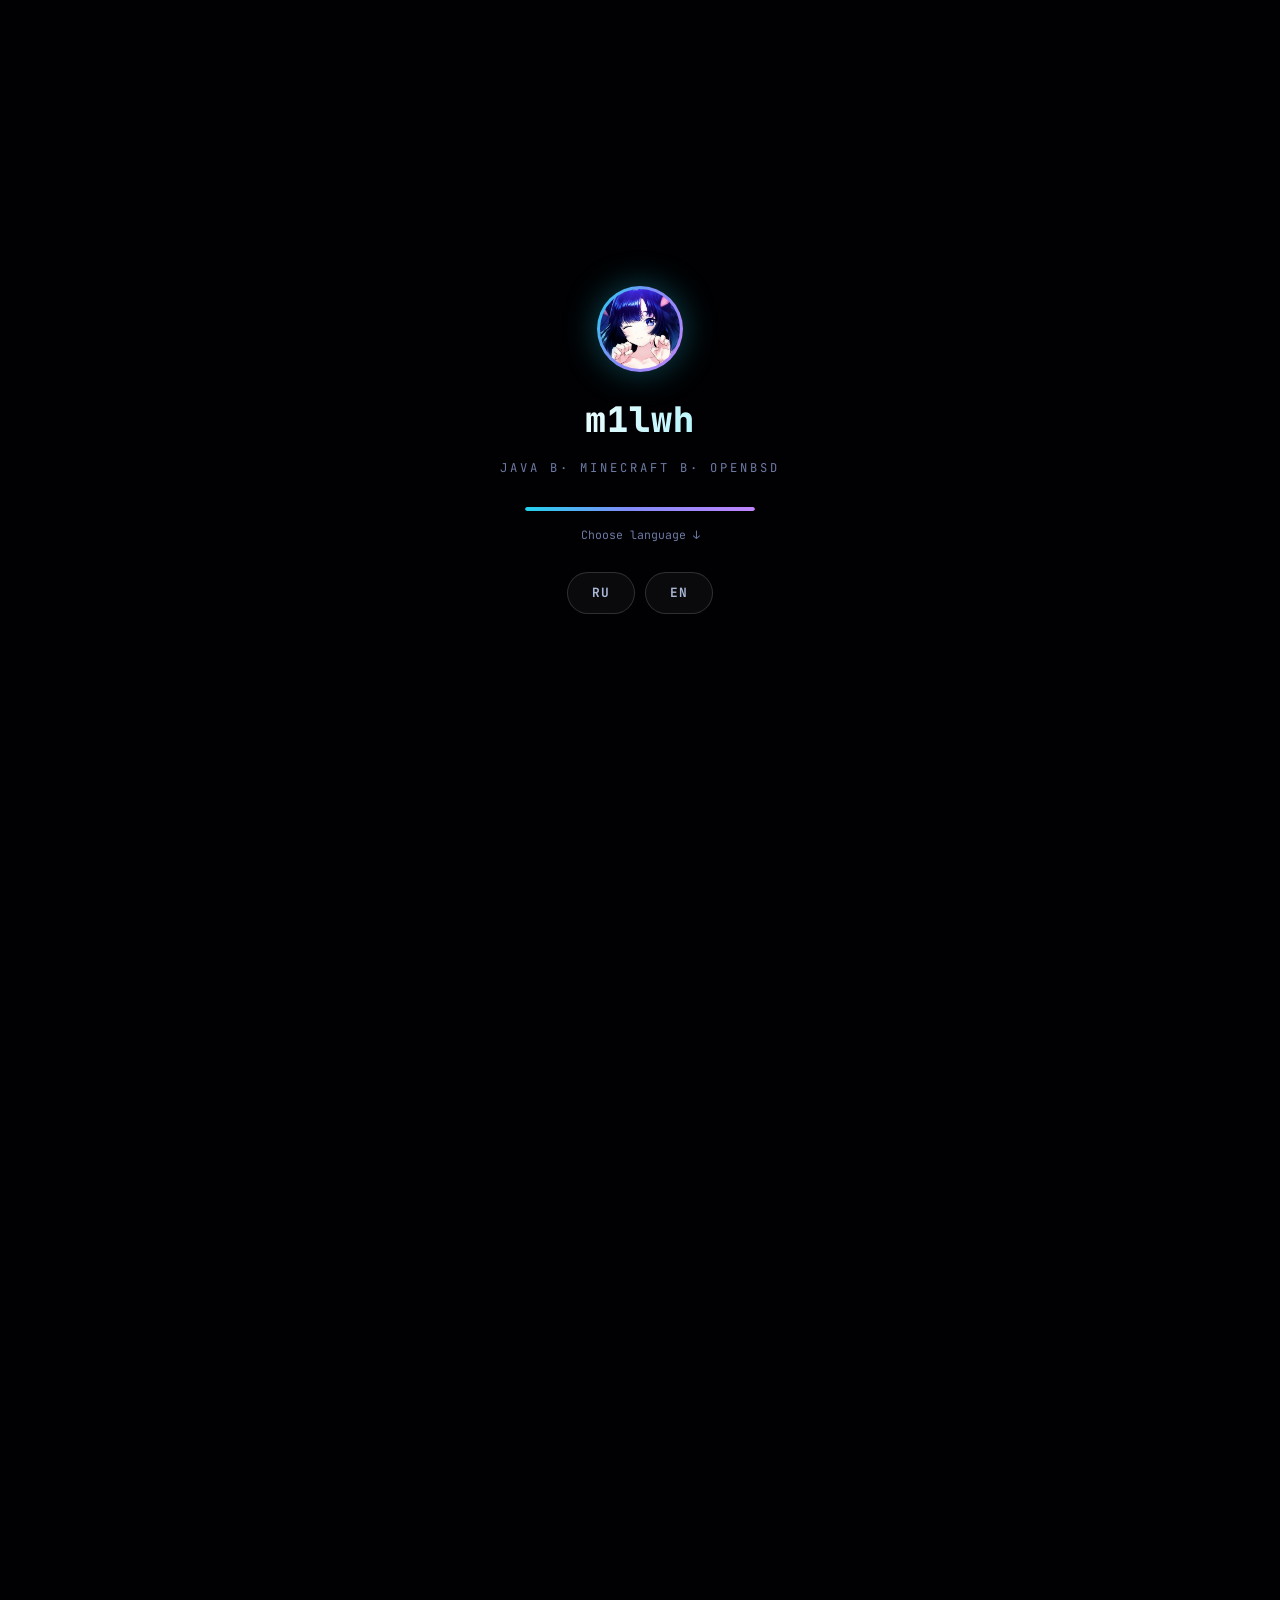
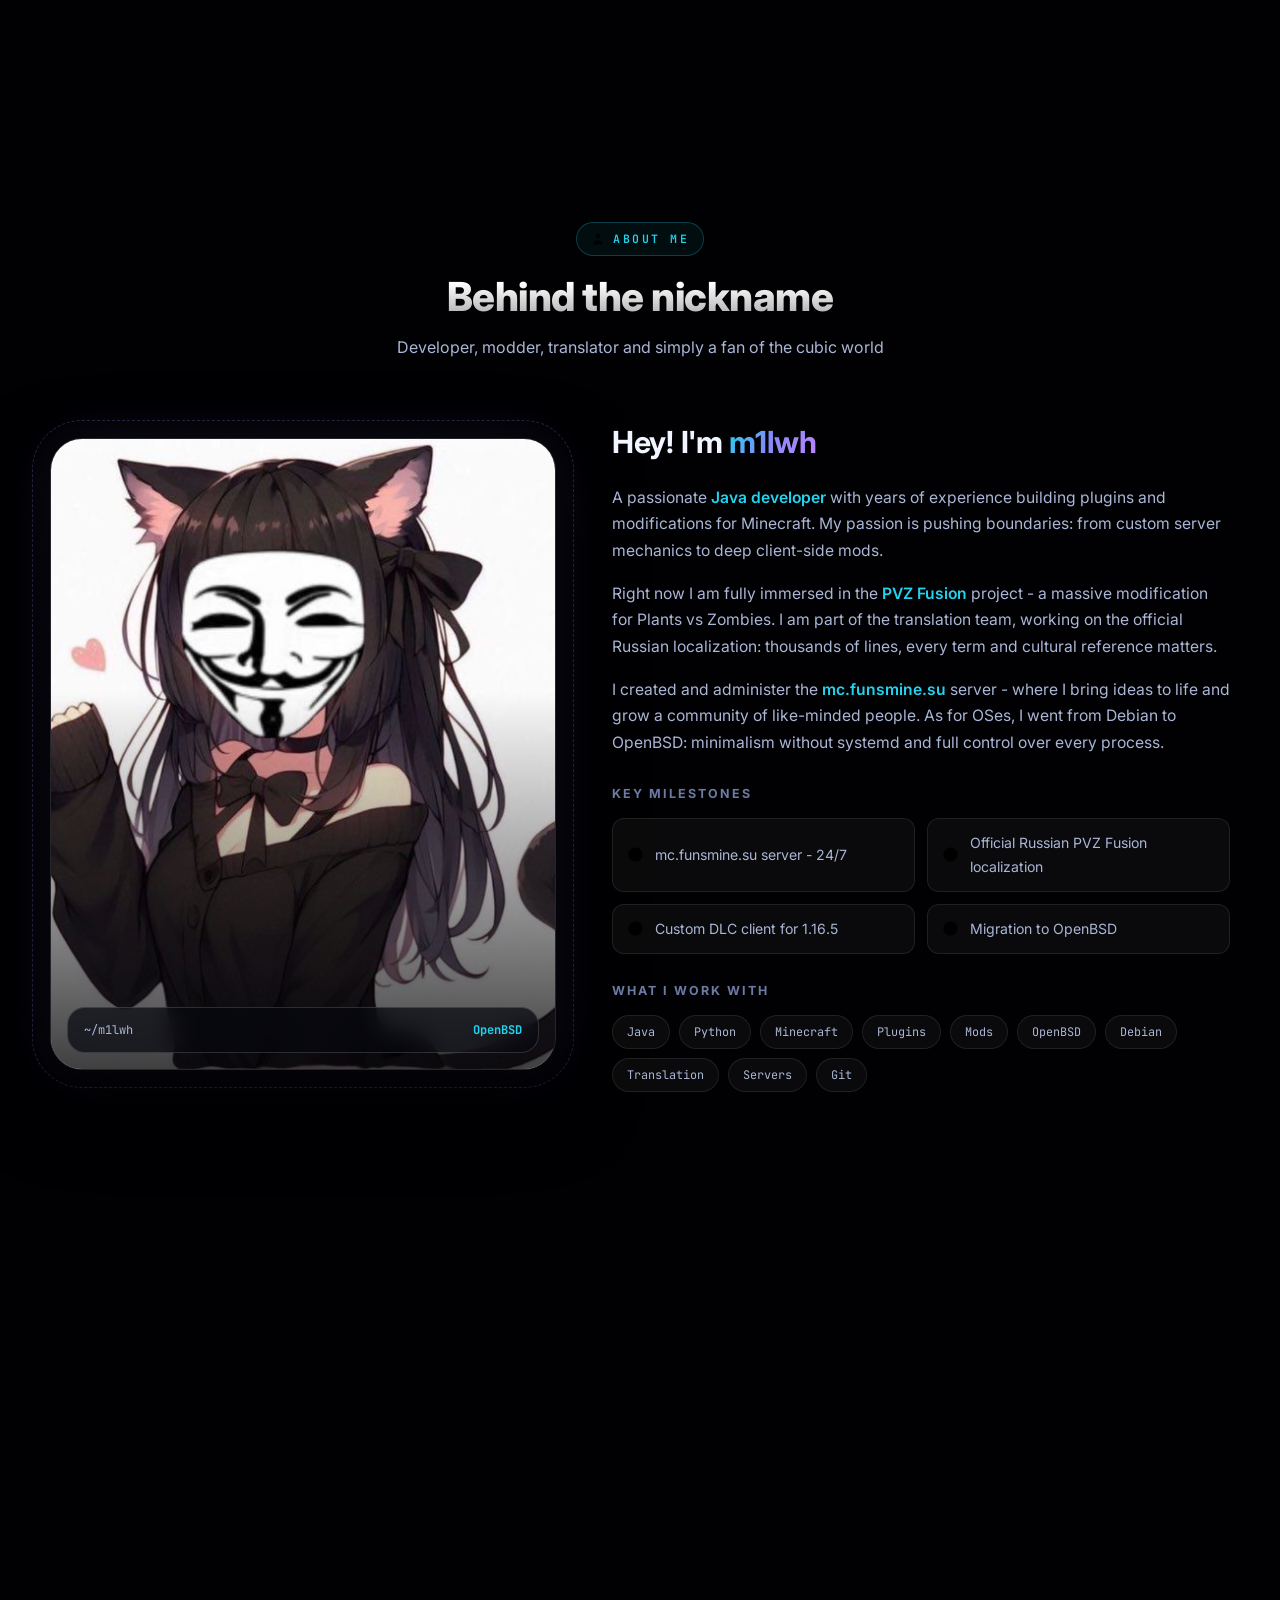
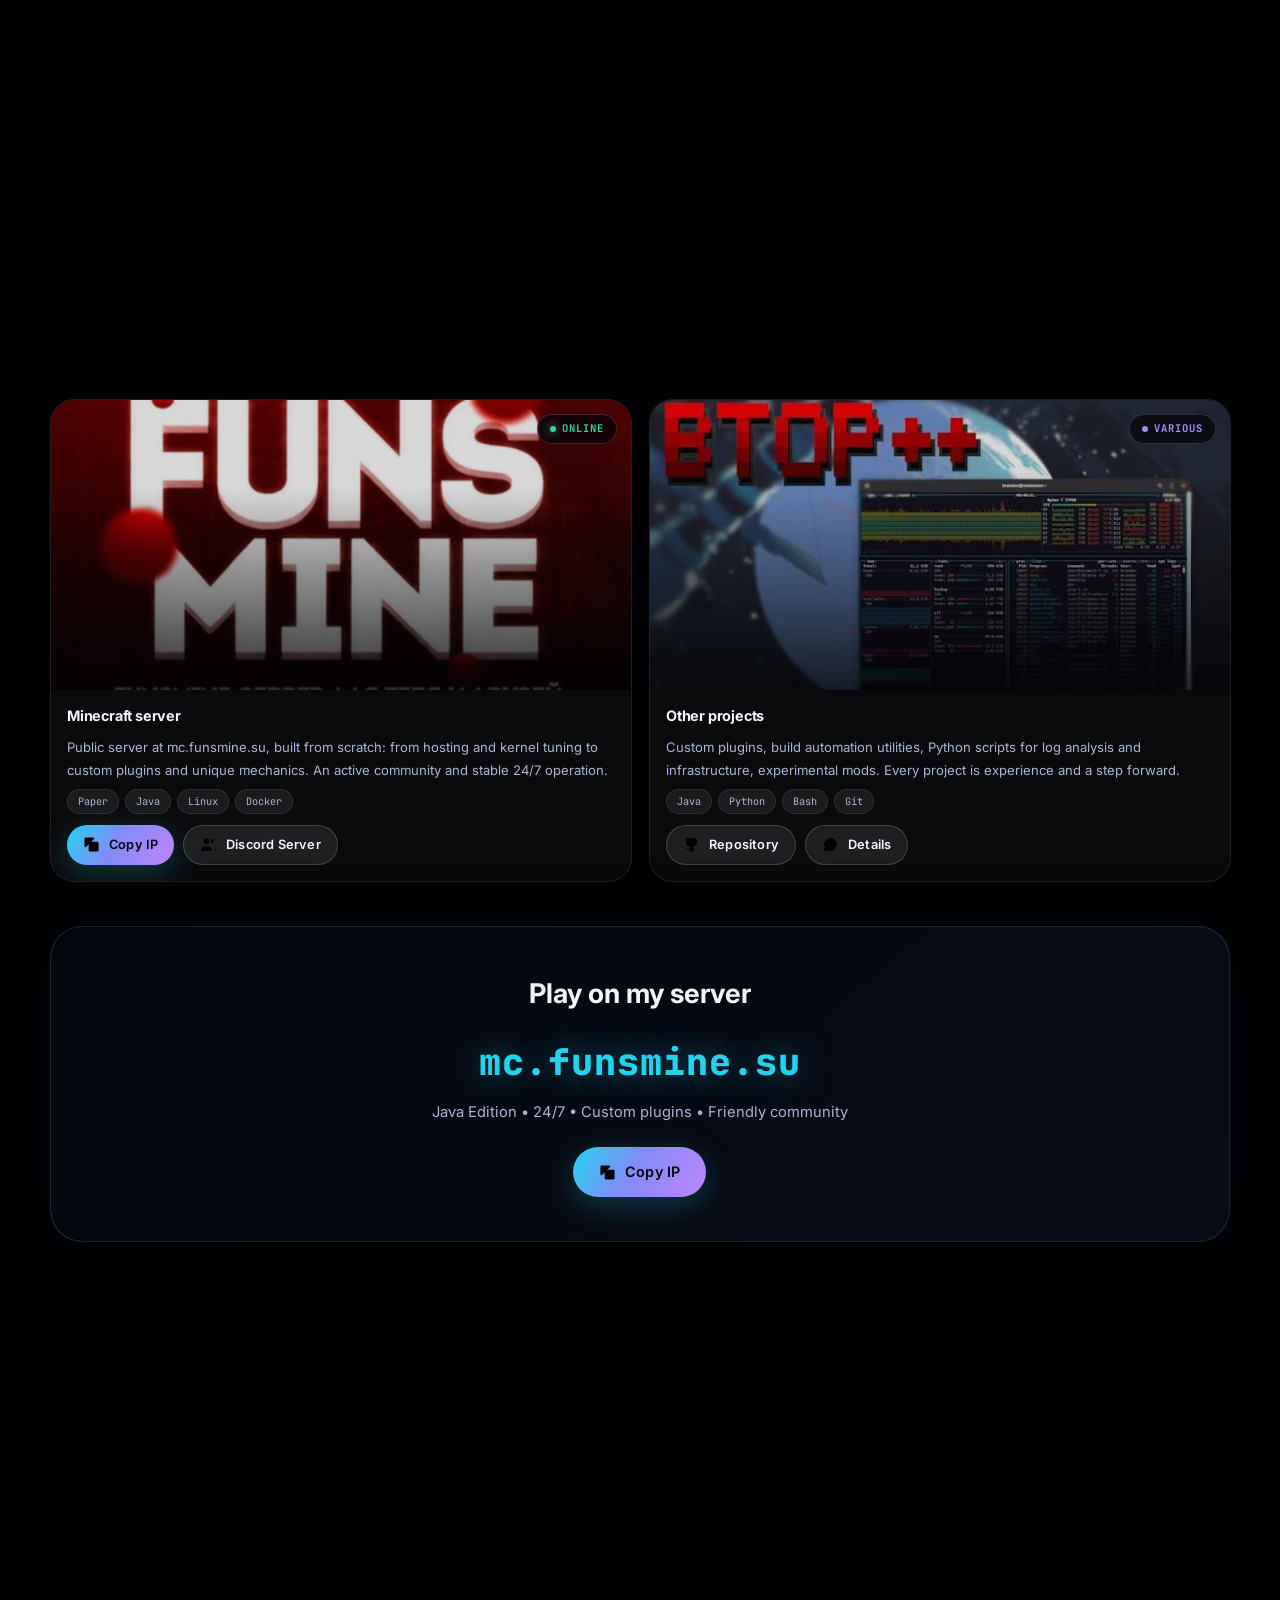
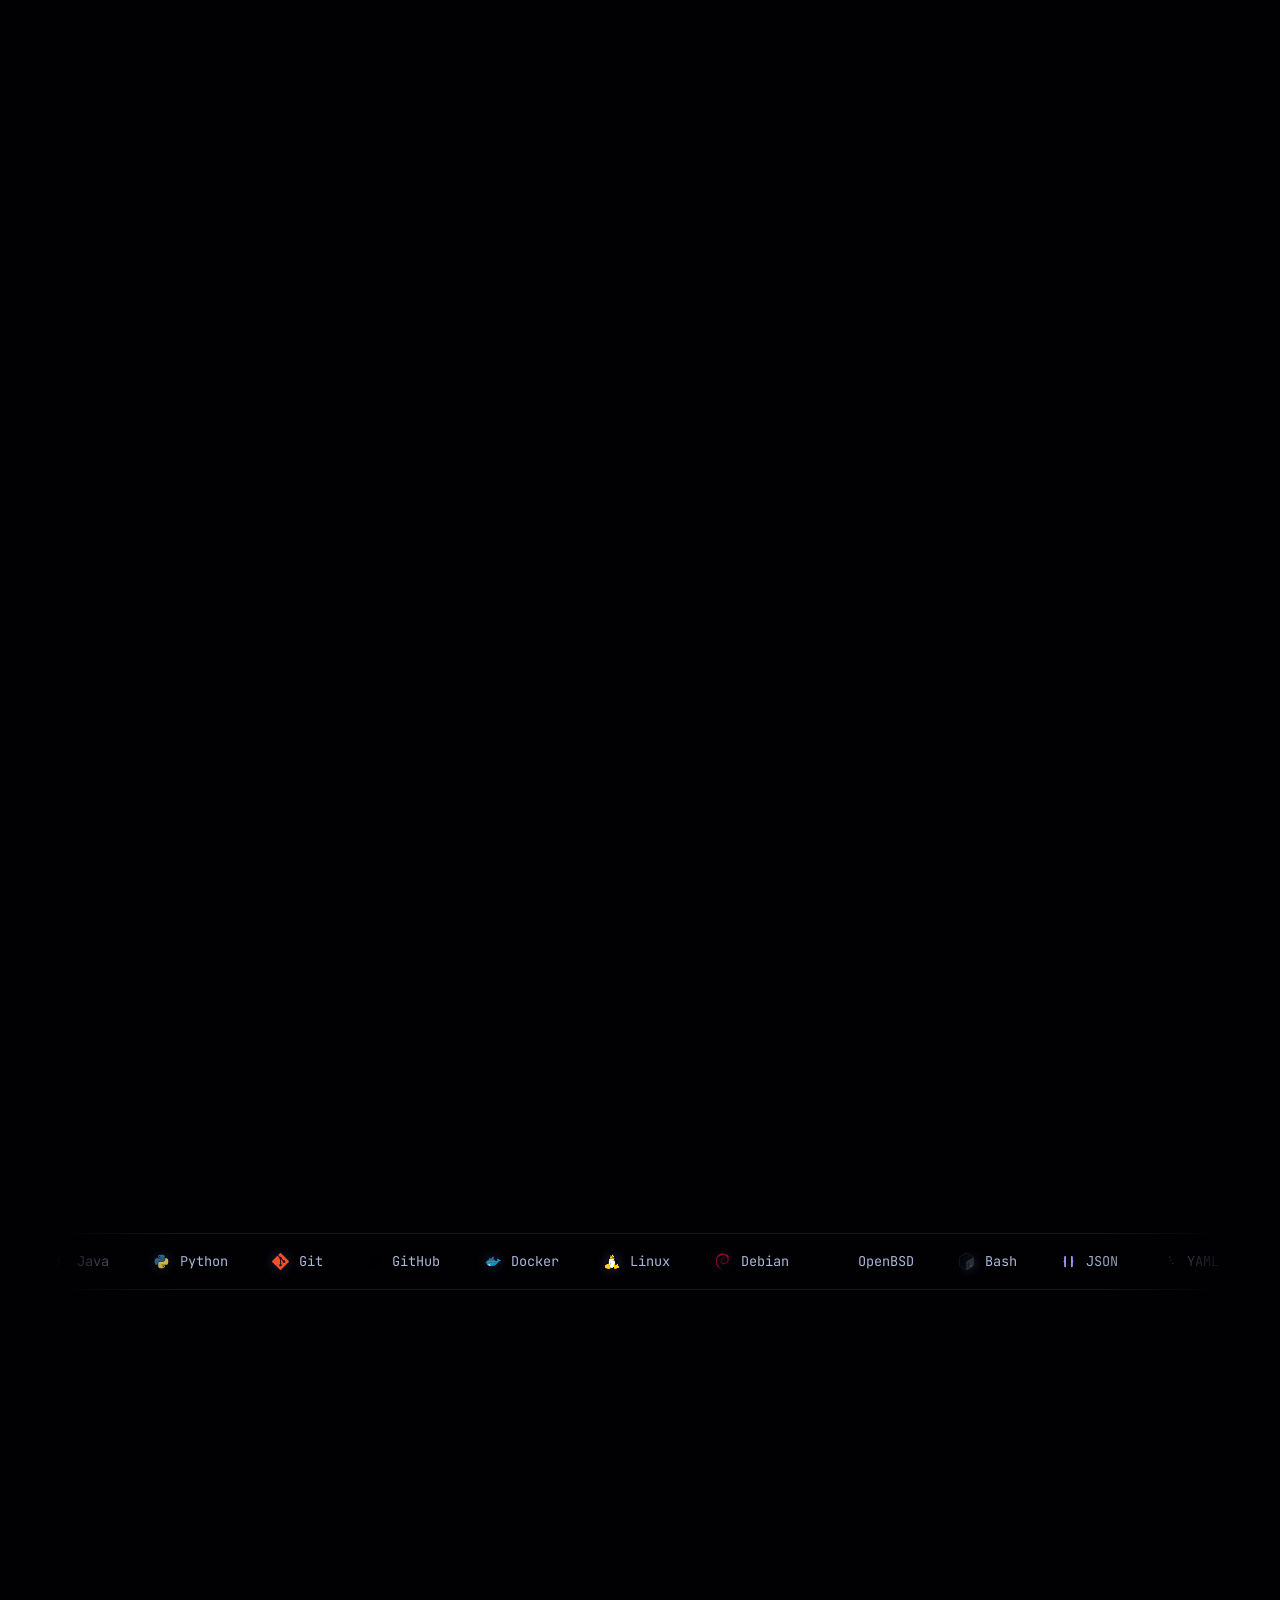
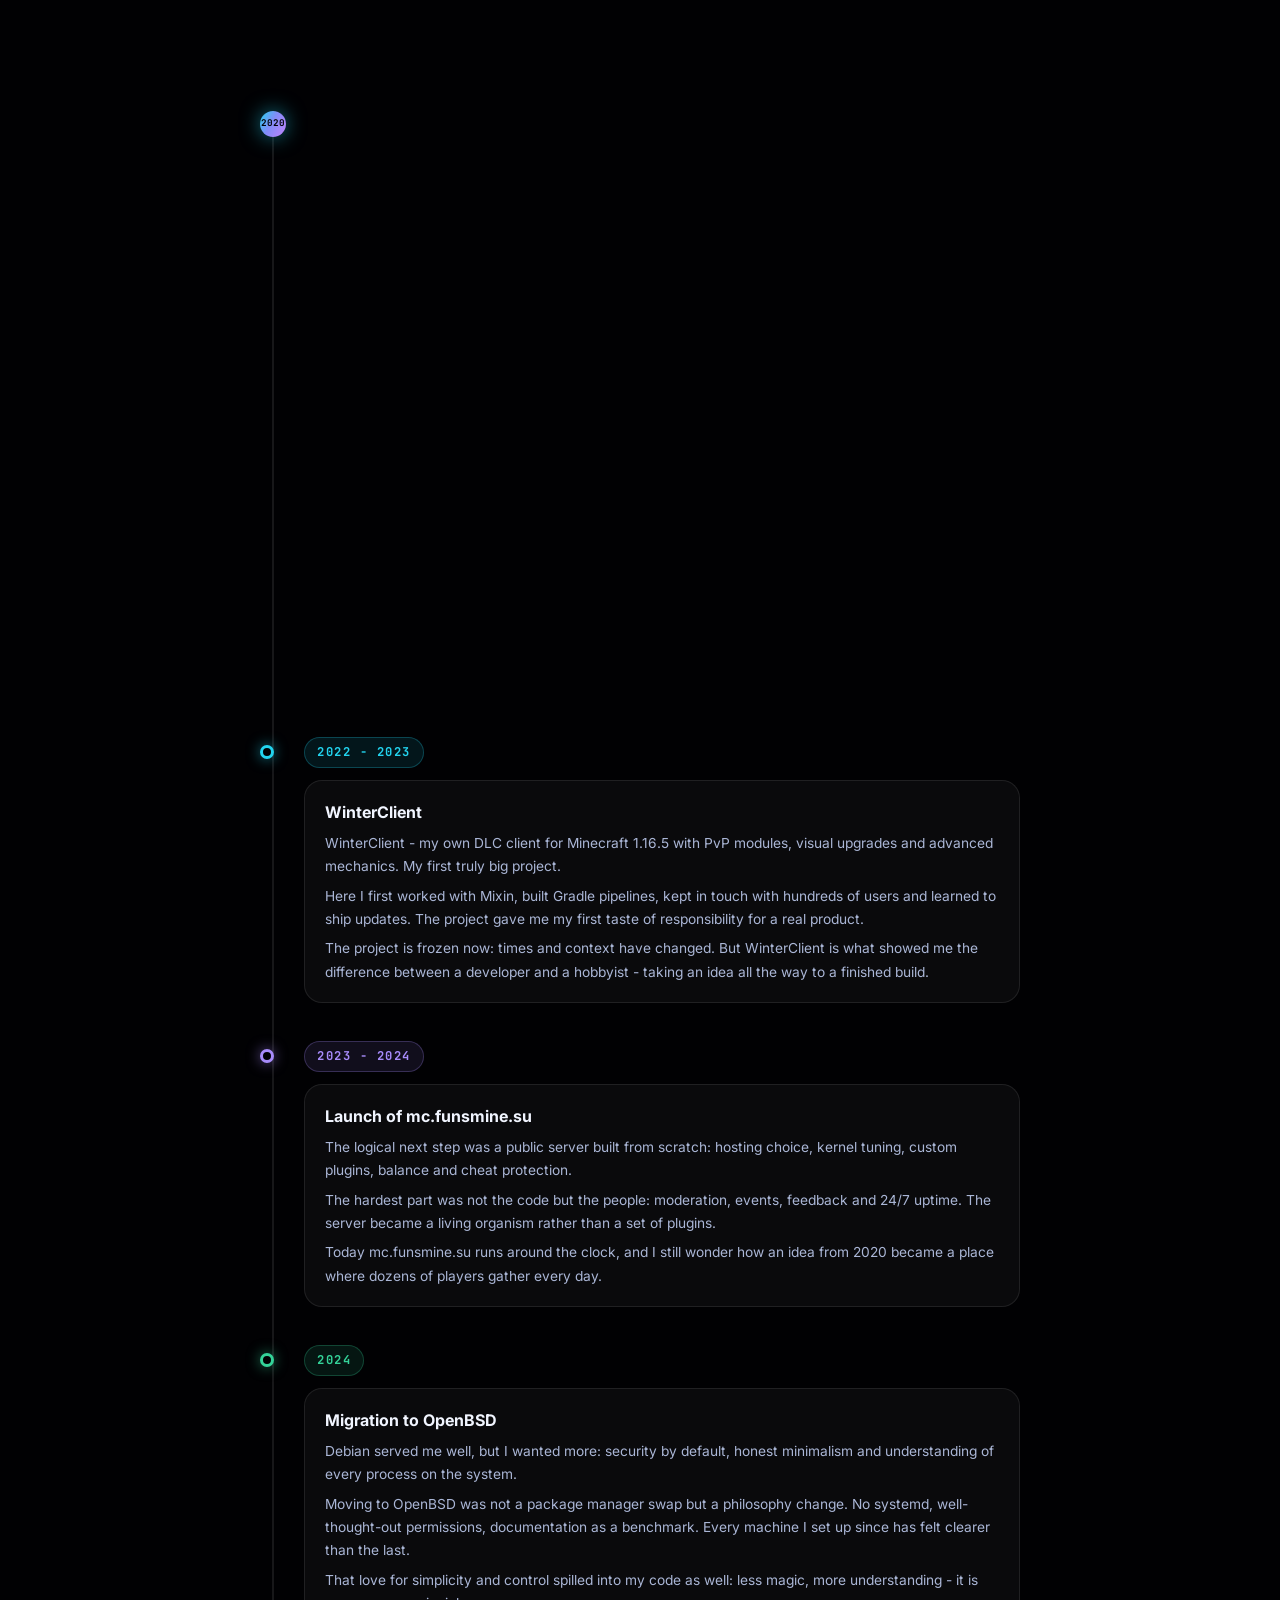
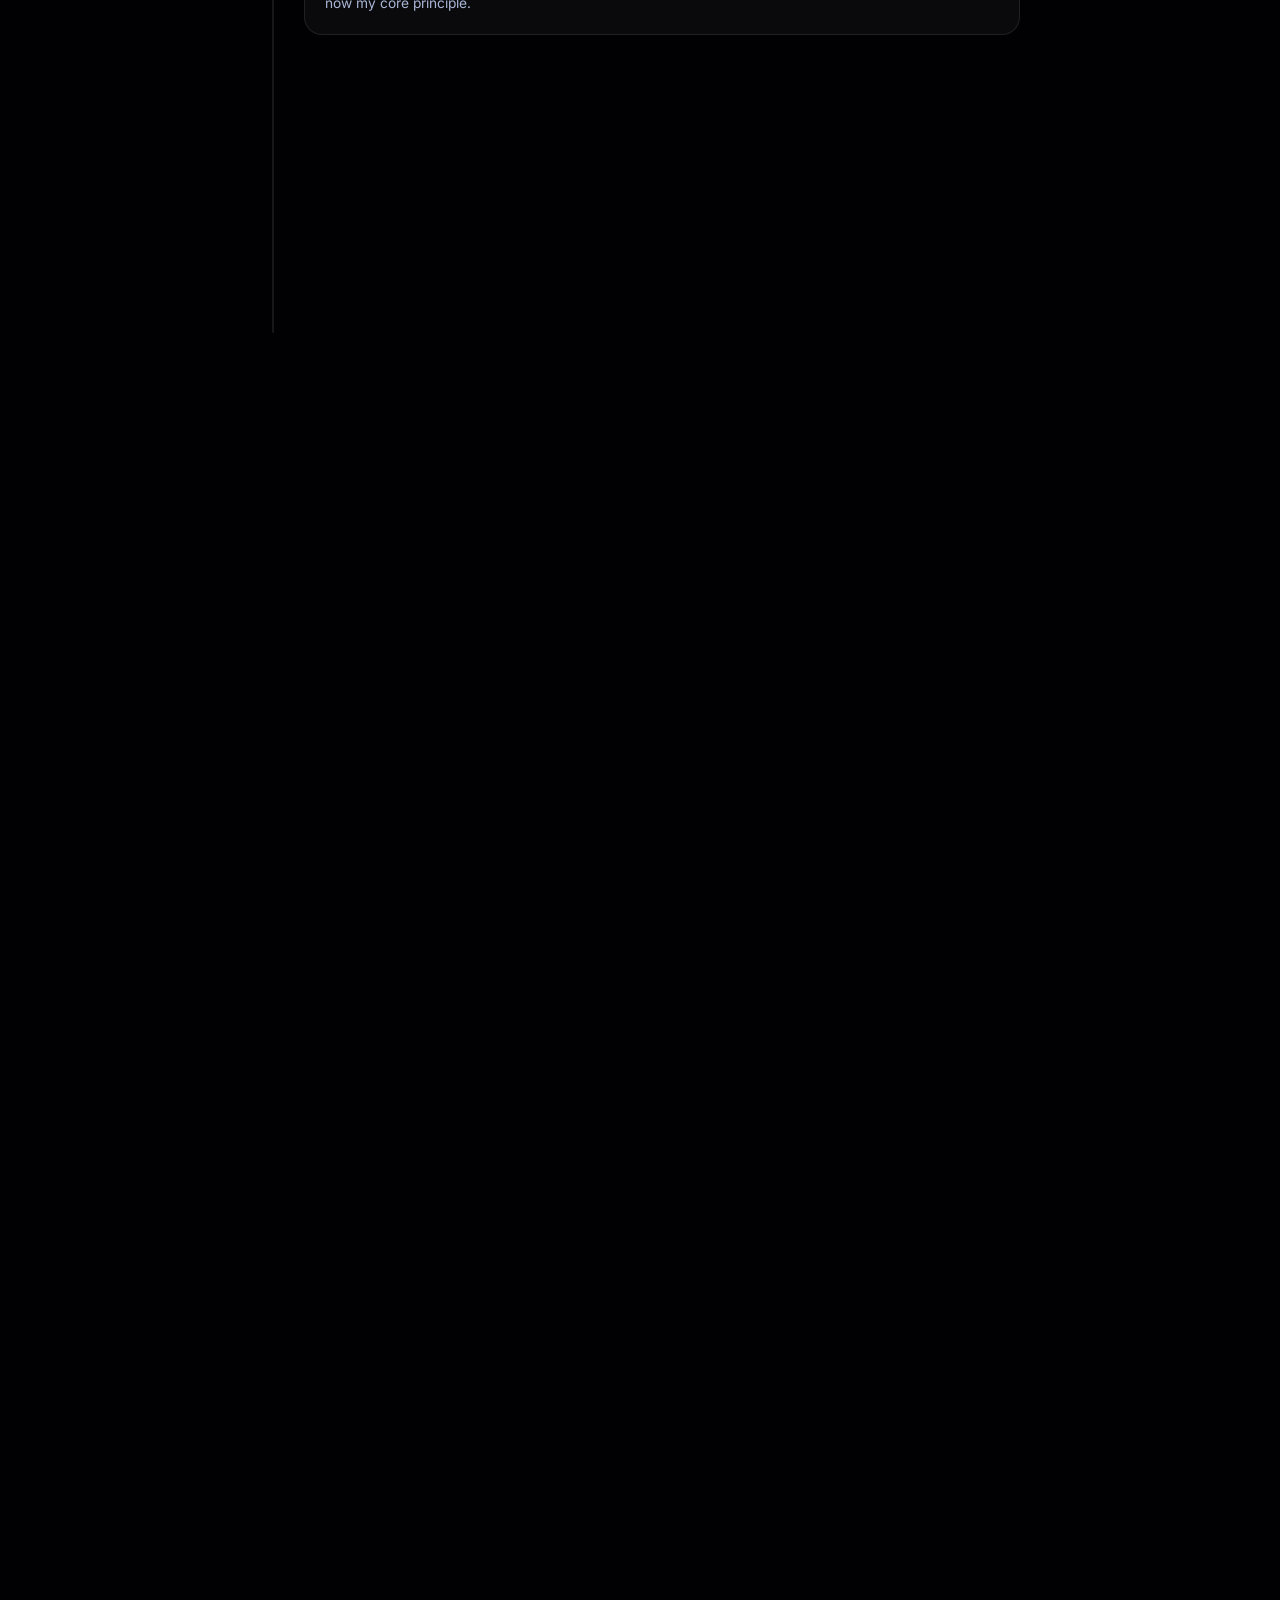
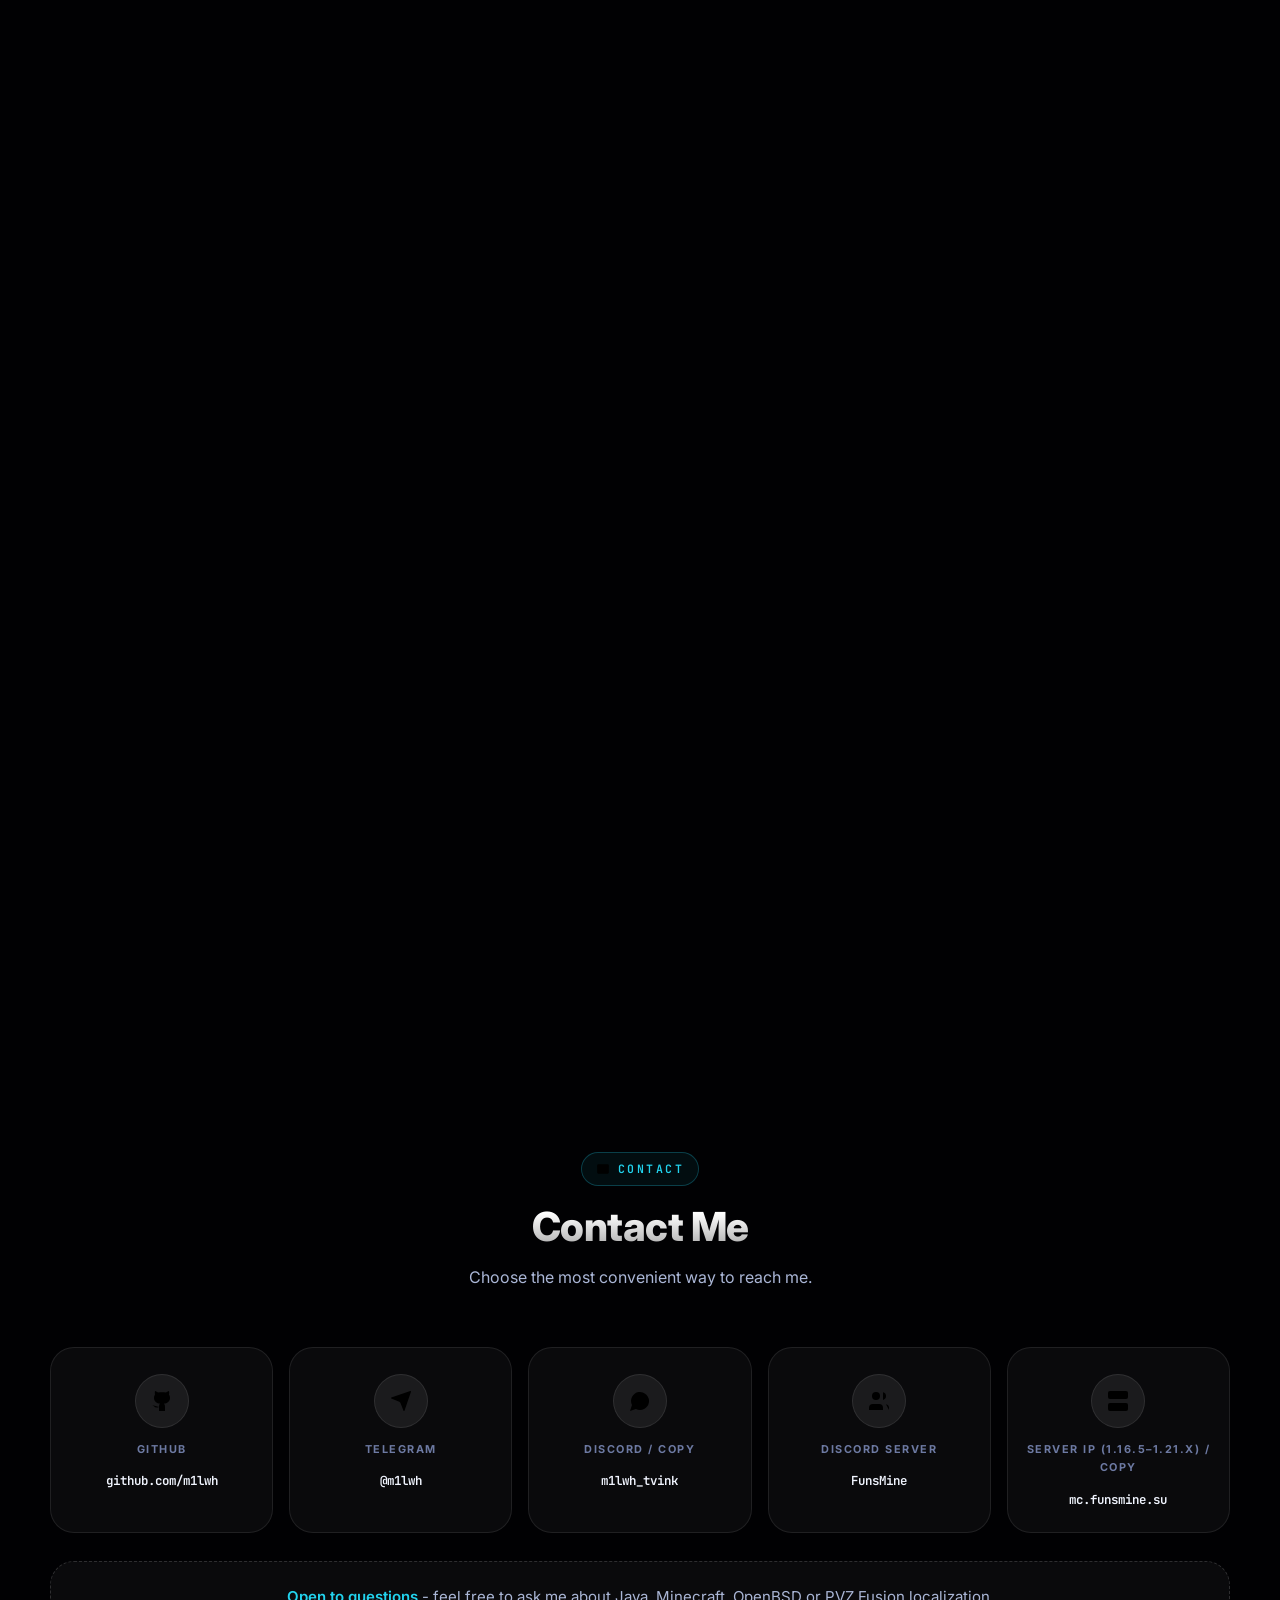
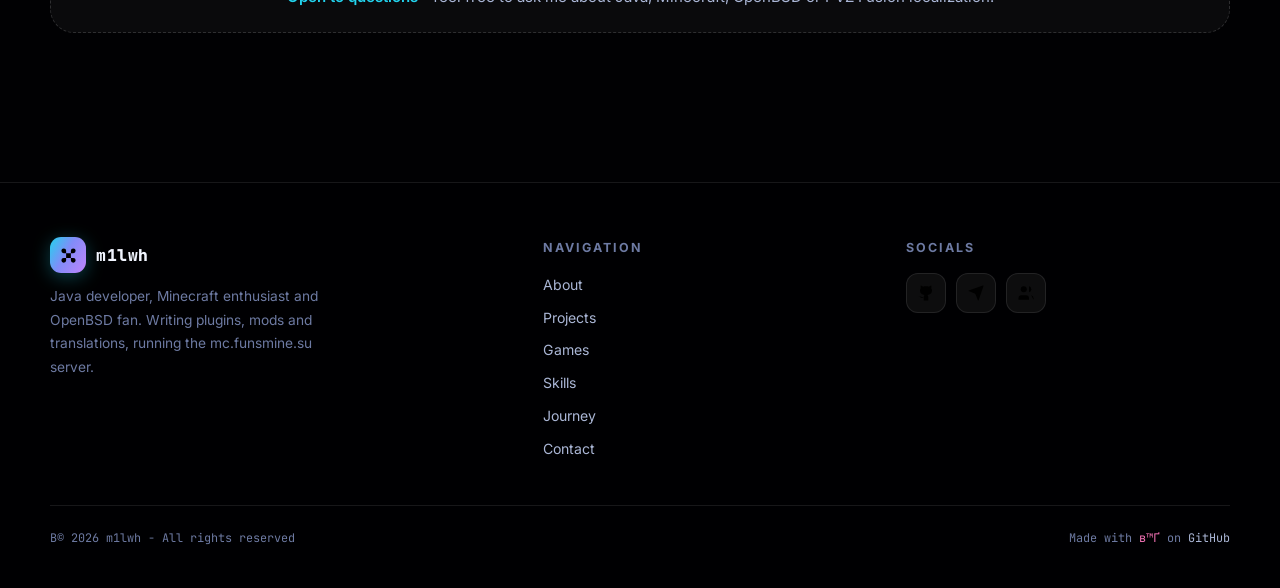
==== commit bba13f70: "Add files via upload" ====
--- a/index.html
+++ b/index.html
@@ -1,4 +1,4 @@
-﻿<!DOCTYPE html>
+<!DOCTYPE html>
 <html lang="ru" class="preloading">
 <head>
   <meta charset="UTF-8">
@@ -41,7 +41,7 @@
   <link href="https://fonts.googleapis.com/css2?family=Inter:wght@400;500;600;700;800&family=JetBrains+Mono:wght@400;500;600;700;800&display=swap" rel="stylesheet">
 
   
-  <link rel="stylesheet" href="css/style.css?v=6">
+  <link rel="stylesheet" href="css/style.css?v=13">
 
   
   <script type="application/ld+json">
@@ -147,6 +147,10 @@
     <symbol id="i-maximize" viewBox="0 0 24 24"><path d="M8 3H5a2 2 0 0 0-2 2v3"/><path d="M21 8V5a2 2 0 0 0-2-2h-3"/><path d="M3 16v3a2 2 0 0 0 2 2h3"/><path d="M16 21h3a2 2 0 0 0 2-2v-3"/></symbol>
     <symbol id="i-minimize" viewBox="0 0 24 24"><path d="M8 3v3a2 2 0 0 1-2 2H3"/><path d="M21 8h-3a2 2 0 0 1-2-2V3"/><path d="M3 16h3a2 2 0 0 1 2 2v3"/><path d="M16 21v-3a2 2 0 0 1 2-2h3"/></symbol>
     <symbol id="i-pause" viewBox="0 0 24 24"><path d="M6 4h4v16H6z"/><path d="M14 4h4v16h-4z"/></symbol>
+    <symbol id="i-skip-back" viewBox="0 0 24 24"><polygon points="19 20 9 12 19 4 19 20"/><line x1="5" x2="5" y1="19" y2="5"/></symbol>
+    <symbol id="i-skip-forward" viewBox="0 0 24 24"><polygon points="5 4 15 12 5 20 5 4"/><line x1="19" x2="19" y1="5" y2="19"/></symbol>
+    <symbol id="i-repeat" viewBox="0 0 24 24"><path d="m17 2 4 4-4 4"/><path d="M3 11v-1a4 4 0 0 1 4-4h14"/><path d="m7 22-4-4 4-4"/><path d="M21 13v1a4 4 0 0 1-4 4H3"/></symbol>
+    <symbol id="i-shuffle" viewBox="0 0 24 24"><path d="M2 18h1.4c1.3 0 2.5-.6 3.3-1.7l6.1-8.6c.8-1.1 2-1.7 3.3-1.7H22"/><path d="m18 2 4 4-4 4"/><path d="M2 6h1.9c1.5 0 2.9.9 3.6 2.2"/><path d="M22 18h-5.9c-1.3 0-2.6-.7-3.3-1.8l-.5-.8"/><path d="m18 14 4 4-4 4"/></symbol>
     <symbol id="b-openbsd" viewBox="0 0 24 24" fill="none" stroke-width="1.7"><path d="M12 6.5v-3"/><path d="M12 20.5v-3"/><path d="M5.5 13h-3"/><path d="M21.5 13h-3"/><path d="M7.3 8.3 5 6"/><path d="M19 6l-2.3 2.3"/><path d="M7.3 17.7 5 20"/><path d="M19 20l-2.3-2.3"/><circle cx="12" cy="13" r="6.5"/><circle cx="9.6" cy="11.4" r="0.9"/><circle cx="14.4" cy="11.4" r="0.9"/><path d="M9.6 15.4a2.4 2.4 0 0 0 4.8 0"/></symbol>
     <symbol id="b-json" viewBox="0 0 24 24" fill="currentColor" stroke="none"><path d="M8 3H7a2 2 0 0 0-2 2v5a2 2 0 0 1-2 2 2 2 0 0 1 2 2v5c0 1.1.9 2 2 2h1"/><path d="M16 21h1a2 2 0 0 0 2-2v-5c0-1.1.9-2 2-2a2 2 0 0 1-2-2V5a2 2 0 0 0-2-2h-1"/></symbol>
     <symbol id="b-yaml" viewBox="0 0 24 24" fill="currentColor" stroke="none"><path d="M4 5h6"/><circle cx="12.5" cy="5" r="0.9"/><path d="M16 5h4"/><path d="M7 10h5"/><circle cx="14.5" cy="10" r="0.9"/><path d="M18 10h2"/><path d="M10 15h5"/><circle cx="17.5" cy="15" r="0.9"/><path d="M20 15h1"/></symbol>
@@ -213,20 +217,71 @@
           <svg class="icon icon-on" aria-hidden="true"><use href="#i-volume-x"></use></svg>
           <svg class="icon icon-off" aria-hidden="true"><use href="#i-volume-2"></use></svg>
         </button>
-        <div class="music-pop" id="music-pop" data-i18n-attr="aria-label|a_music_pop" aria-label="РњСѓР·С‹РєР°Р»СЊРЅС‹Р№ РїР»РµРµСЂ">
+        <div class="music-pop" id="music-pop" data-i18n-attr="aria-label|a_music_pop" aria-label="Музыкальный плеер">
           <div class="music-pop-head">
-            <div class="music-title">it's like i'm not even here</div>
-            <div class="music-artist">shadowmixed</div>
+            <div class="music-pop-art" aria-hidden="true">
+              <svg class="icon" aria-hidden="true"><use href="#i-music"></use></svg>
+            </div>
+            <div class="music-meta">
+              <div class="music-title" id="music-title">it's like i'm not even here</div>
+              <div class="music-artist" id="music-artist">shadowmixed</div>
+            </div>
+            <button class="icon-btn music-star" id="music-star" type="button" data-i18n-attr="aria-label|a_music_star" aria-label="Сделать песней по умолчанию" aria-pressed="false">
+              <svg class="icon" aria-hidden="true"><use href="#i-star"></use></svg>
+            </button>
+          </div>
+          <div class="music-progress">
+            <input id="music-seek" type="range" min="0" max="1000" step="1" value="0" data-i18n-attr="aria-label|a_music_seek" aria-label="Перемотка">
+            <div class="music-times">
+              <span id="music-cur">0:00</span>
+              <span id="music-dur">0:00</span>
+            </div>
           </div>
           <div class="music-pop-row">
-            <button class="icon-btn music-pp" id="music-pp" type="button" data-i18n-attr="aria-label|a_music_pp" aria-label="Р’РѕСЃРїСЂРѕРёР·РІРµРґРµРЅРёРµ / РїР°СѓР·Р°">
+            <button class="icon-btn music-mini" id="music-shuffle" type="button" data-i18n-attr="aria-label|a_music_shuffle" aria-label="Перемешать" aria-pressed="false">
+              <svg class="icon" aria-hidden="true"><use href="#i-shuffle"></use></svg>
+            </button>
+            <button class="icon-btn music-mini" id="music-prev" type="button" data-i18n-attr="aria-label|a_music_prev" aria-label="Предыдущий трек">
+              <svg class="icon" aria-hidden="true"><use href="#i-skip-back"></use></svg>
+            </button>
+            <button class="icon-btn music-pp" id="music-pp" type="button" data-i18n-attr="aria-label|a_music_pp" aria-label="Воспроизведение / пауза" aria-pressed="false">
               <svg class="icon icon-play" aria-hidden="true"><use href="#i-play"></use></svg>
               <svg class="icon icon-pause" aria-hidden="true"><use href="#i-pause"></use></svg>
             </button>
-            <input id="music-vol" type="range" min="0" max="100" step="1" value="8" data-i18n-attr="aria-label|a_vol" aria-label="Р“СЂРѕРјРєРѕСЃС‚СЊ РјСѓР·С‹РєРё">
+            <button class="icon-btn music-mini" id="music-next" type="button" data-i18n-attr="aria-label|a_music_next" aria-label="Следующий трек">
+              <svg class="icon" aria-hidden="true"><use href="#i-skip-forward"></use></svg>
+            </button>
+            <button class="icon-btn music-mini" id="music-repeat" type="button" data-i18n-attr="aria-label|a_music_repeat" aria-label="Повторять трек" aria-pressed="false">
+              <svg class="icon" aria-hidden="true"><use href="#i-repeat"></use></svg>
+            </button>
+          </div>
+          <div class="music-vol-row">
+            <svg class="icon" aria-hidden="true"><use href="#i-volume-2"></use></svg>
+            <input id="music-vol" type="range" min="0" max="100" step="1" value="8" data-i18n-attr="aria-label|a_vol" aria-label="Громкость музыки">
             <span class="music-vol-val" id="music-vol-val">8%</span>
           </div>
-          <div class="music-pop-note" data-i18n="music_note">РђРІС‚РѕРІРѕСЃРїСЂРѕРёР·РІРµРґРµРЅРёРµ РѕС‚РєР»СЋС‡РµРЅРѕ - РЅР°Р¶РјРёС‚Рµ Play</div>
+          <div class="music-list" id="music-list" data-i18n-attr="aria-label|a_music_list" aria-label="Список песен">
+            <div class="music-item" data-idx="0">
+              <button class="music-item-main" type="button" data-play="0">
+                <span class="music-item-num">1</span>
+                <span class="music-item-name">For the Damaged Coda<em>Blonde Redhead</em></span>
+                <span class="music-item-eq" aria-hidden="true"><span></span><span></span><span></span></span>
+              </button>
+              <button class="music-item-star" type="button" data-star="0" data-i18n-attr="aria-label|a_music_star" aria-label="Сделать песней по умолчанию" aria-pressed="false">
+                <svg class="icon" aria-hidden="true"><use href="#i-star"></use></svg>
+              </button>
+            </div>
+            <div class="music-item" data-idx="1">
+              <button class="music-item-main" type="button" data-play="1">
+                <span class="music-item-num">2</span>
+                <span class="music-item-name">it's like i'm not even here<em>shadowmixed</em></span>
+                <span class="music-item-eq" aria-hidden="true"><span></span><span></span><span></span></span>
+              </button>
+              <button class="music-item-star" type="button" data-star="1" data-i18n-attr="aria-label|a_music_star" aria-label="Сделать песней по умолчанию" aria-pressed="false">
+                <svg class="icon" aria-hidden="true"><use href="#i-star"></use></svg>
+              </button>
+            </div>
+          </div>
         </div>
         <button class="icon-btn has-dot hide-mobile" data-action="paletteOpen" data-i18n-attr="aria-label|a_palette" aria-pressed="false">
           <svg class="icon" aria-hidden="true"><use href="#i-command"></use></svg>
@@ -335,6 +390,10 @@
               <svg class="icon" aria-hidden="true"><use href="#i-cpu"></use></svg>
               <i class="c-cyan" data-i18n="chip_java">Java</i>
             </div>
+            <div class="chip chip-5">
+              <svg class="icon" aria-hidden="true"><use href="#b-minecraft"></use></svg>
+              <i class="c-green">1.16.5</i>
+            </div>
             <div class="chip chip-2">
               <svg class="icon" aria-hidden="true"><use href="#i-package"></use></svg>
               <i class="c-green" data-i18n="chip_minecraft">Minecraft</i>
@@ -355,6 +414,46 @@
         <span class="mouse"></span>
         <span data-i18n="hero_scroll">Р»РёСЃС‚Р°Р№ РІРЅРёР·</span>
       </a>
+    </section>
+
+    <section class="section" id="terminal">
+      <div class="container">
+        <div class="section-head" data-reveal>
+          <span class="eyebrow">
+            <svg class="icon" aria-hidden="true"><use href="#i-terminal"></use></svg>
+            <span data-i18n="term_eyebrow">РўРµСЂРјРёРЅР°Р»</span>
+          </span>
+          <h2 class="section-title" data-i18n="term_title">Interactive terminal</h2>
+          <p class="section-sub" data-i18n="term_hint">РџРѕРґСЃРєР°Р·РєР°: РІРІРµРґРёС‚Рµ help, С‡С‚РѕР±С‹ СѓРІРёРґРµС‚СЊ РІСЃРµ РєРѕРјР°РЅРґС‹</p>
+        </div>
+
+        <div class="terminal glass" data-reveal>
+          <div class="term-bar" role="toolbar" aria-label="Terminal controls">
+            <div class="term-dots" aria-hidden="true">
+              <span></span><span></span><span></span>
+            </div>
+            <div class="term-title" id="term-title"><span data-i18n="term_win_title">Terminal</span></div>
+            <div class="term-bar-actions">
+              <button class="term-expand" id="term-reset" type="button" data-i18n-attr="aria-label|a_term_reset" aria-label="Return to default position">
+                <svg class="icon" aria-hidden="true"><use href="#i-refresh-cw"></use></svg>
+              </button>
+              <button class="term-expand float-only" id="term-full" type="button" data-i18n-attr="aria-label|a_term_fs" aria-label="Fullscreen">
+                <svg class="icon icon-open" aria-hidden="true"><use href="#i-maximize"></use></svg>
+                <svg class="icon icon-close" aria-hidden="true"><use href="#i-minimize"></use></svg>
+              </button>
+              <button class="term-expand float-only" id="term-min" type="button" data-i18n-attr="aria-label|a_term_min" aria-label="Minimize">
+                <svg class="icon" aria-hidden="true"><use href="#i-minimize"></use></svg>
+              </button>
+            </div>
+          </div>
+          <div class="term-body" aria-live="polite"></div>
+          <div class="term-input-row">
+            <span class="prompt"><span class="p-user">m1lwh</span><span class="p-at">@</span><span class="p-host">portfolio</span><span class="p-path">:~/portfolio</span><span class="p-doll">$</span></span>
+            <input class="term-input" type="text" autocomplete="off" autocapitalize="off" spellcheck="false" aria-label="Terminal input">
+          </div>
+          <div class="term-handle" data-dir="se" aria-hidden="true"></div>
+        </div>
+      </div>
     </section>
 
     
@@ -721,42 +820,7 @@
     </section>
 
     
-    <section class="section" id="terminal">
-      <div class="container">
-        <div class="section-head" data-reveal>
-          <span class="eyebrow">
-            <svg class="icon" aria-hidden="true"><use href="#i-terminal"></use></svg>
-            <span data-i18n="term_eyebrow">РўРµСЂРјРёРЅР°Р»</span>
-          </span>
-          <h2 class="section-title" data-i18n="term_title">m1lwh@m1lwhOS - РёРЅС‚РµСЂР°РєС‚РёРІРЅС‹Р№ С‚РµСЂРјРёРЅР°Р»</h2>
-          <p class="section-sub" data-i18n="term_hint">РџРѕРґСЃРєР°Р·РєР°: РІРІРµРґРёС‚Рµ help, С‡С‚РѕР±С‹ СѓРІРёРґРµС‚СЊ РІСЃРµ РєРѕРјР°РЅРґС‹</p>
-        </div>
-
-        <div class="terminal glass" data-reveal>
-          <div class="term-bar" role="toolbar" aria-label="Terminal controls">
-            <div class="term-dots" aria-hidden="true">
-              <span></span><span></span><span></span>
-            </div>
-            <div class="term-title" id="term-title"><span class="p-user">m1lwh</span><span class="p-at">@</span><span class="p-host">m1lwhOS</span><span class="p-path">:~/portfolio</span></div>
-            <div class="term-bar-actions">
-              <button class="term-expand" id="term-copy" type="button" data-i18n-attr="aria-label|a_term_copy" aria-label="РЎРєРѕРїРёСЂРѕРІР°С‚СЊ РІС‹РІРѕРґ С‚РµСЂРјРёРЅР°Р»Р°" title="Copy">
-                <svg class="icon" aria-hidden="true"><use href="#i-copy"></use></svg>
-              </button>
-              <button class="term-expand" id="term-expand" type="button" data-i18n-attr="aria-label|a_term_expand" aria-label="Р Р°Р·РІРµСЂРЅСѓС‚СЊ С‚РµСЂРјРёРЅР°Р»">
-                <svg class="icon icon-open" aria-hidden="true"><use href="#i-maximize"></use></svg>
-                <svg class="icon icon-close" aria-hidden="true"><use href="#i-minimize"></use></svg>
-              </button>
-            </div>
-          </div>
-          <div class="term-body" aria-live="polite"></div>
-          <div class="term-input-row">
-            <span class="prompt"><span class="p-user">m1lwh</span><span class="p-at">@</span><span class="p-host">m1lwhOS</span><span class="p-path">:~/portfolio</span><span class="p-doll">$</span></span>
-            <input class="term-input" type="text" autocomplete="off" autocapitalize="off" spellcheck="false" aria-label="Terminal input">
-          </div>
-          <div class="term-handle" data-dir="se" aria-hidden="true"></div>
-        </div>
-      </div>
-    </section>
+    
 
     
     <section class="section" id="journey">
@@ -1119,6 +1183,31 @@
   </div>
 
   
+  <div id="tutorial" class="tutorial" aria-hidden="true">
+    <div class="tutorial-spot" id="tutorial-spot" aria-hidden="true"></div>
+    <div class="tutorial-card" role="dialog" aria-labelledby="tutorial-title" aria-describedby="tutorial-desc">
+      <div class="tutorial-head">
+        <span class="tutorial-pill" id="tutorial-count"></span>
+        <button class="icon-btn" id="tutorial-close" type="button" data-i18n-attr="aria-label|a_close" aria-label="Р—Р°РєСЂС‹С‚СЊ">
+          <svg class="icon" aria-hidden="true"><use href="#i-x"></use></svg>
+        </button>
+      </div>
+      <h3 class="tutorial-title" id="tutorial-title"></h3>
+      <p class="tutorial-desc" id="tutorial-desc"></p>
+      <div class="tutorial-dots" id="tutorial-dots" aria-hidden="true"></div>
+      <div class="tutorial-btns">
+        <button class="btn btn-ghost" id="tutorial-skip" type="button" data-i18n="tutorial_skip">РџСЂРѕРїСѓСЃС‚РёС‚СЊ</button>
+        <button class="btn btn-ghost" id="tutorial-prev" type="button" data-i18n="tutorial_prev" hidden>РќР°Р·Р°Рґ</button>
+        <button class="btn btn-primary" id="tutorial-next" type="button" data-i18n="tutorial_next">Р”Р°Р»РµРµ</button>
+      </div>
+    </div>
+  </div>
+
+  
+  <button id="term-restore" type="button" hidden>
+    <svg class="icon" aria-hidden="true"><use href="#i-terminal"></use></svg>
+    <span data-i18n="a_term_restore">Restore terminal</span>
+  </button>
   <div id="toasts" aria-live="polite"></div>
 
   
@@ -1136,7 +1225,7 @@
     </div>
   </div>
 
-  <script src="js/i18n.js?v=6"></script>
-  <script src="js/main.js?v=6"></script>
+  <script src="js/i18n.js?v=13"></script>
+  <script src="js/main.js?v=13"></script>
 </body>
 </html>
--- a/css/style.css
+++ b/css/style.css
@@ -1,4 +1,4 @@
-﻿
+
 
 
 
@@ -566,10 +566,10 @@
   position: absolute;
   top: calc(100% + 10px);
   right: 0;
-  width: 264px;
+  width: 302px;
   padding: 14px;
   border-radius: var(--r-md);
-  background: rgba(9, 12, 24, 0.92);
+  background: rgba(9, 12, 24, 0.94);
   border: 1px solid var(--stroke-2);
   backdrop-filter: blur(20px);
   -webkit-backdrop-filter: blur(20px);
@@ -588,9 +588,28 @@
 }
 .music-pop-head {
   display: flex;
-  flex-direction: column;
-  gap: 2px;
+  align-items: center;
+  gap: 10px;
   margin-bottom: 12px;
+}
+.music-pop-art {
+  flex: none;
+  width: 38px;
+  height: 38px;
+  border-radius: 9px;
+  display: grid;
+  place-items: center;
+  color: #04121a;
+  background: var(--grad-brand);
+  box-shadow: 0 4px 14px rgba(34, 211, 238, 0.3);
+}
+.music-pop-art .icon {
+  width: 18px;
+  height: 18px;
+}
+.music-meta {
+  flex: 1;
+  min-width: 0;
 }
 .music-title {
   font-family: var(--font-mono);
@@ -605,9 +624,33 @@
   font-size: 0.72rem;
   color: var(--text-3);
 }
+.music-star {
+  flex: none;
+  color: var(--text-3);
+  transition: var(--t-fast);
+}
+.music-star:hover {
+  color: var(--amber);
+}
+.music-star[aria-pressed='true'],
+.music-star.on {
+  color: var(--amber);
+}
+.music-progress {
+  margin-bottom: 10px;
+}
+.music-times {
+  display: flex;
+  justify-content: space-between;
+  margin-top: 4px;
+  font-family: var(--font-mono);
+  font-size: 0.68rem;
+  color: var(--text-3);
+}
 .music-pop-row {
   display: flex;
   align-items: center;
+  justify-content: center;
   gap: 10px;
 }
 .music-pp {
@@ -632,7 +675,31 @@
 .music-pp.playing .icon-pause {
   display: block;
 }
-#music-vol {
+.music-mini {
+  color: var(--text-2);
+  transition: var(--t-fast);
+}
+.music-mini:hover {
+  color: var(--text-1);
+  transform: scale(1.1);
+}
+.music-mini[aria-pressed='true'] {
+  color: var(--cyan);
+}
+.music-vol-row {
+  display: flex;
+  align-items: center;
+  gap: 8px;
+  margin-top: 12px;
+}
+.music-vol-row > .icon {
+  width: 14px;
+  height: 14px;
+  flex: none;
+  color: var(--text-3);
+}
+#music-vol,
+#music-seek {
   flex: 1;
   appearance: none;
   -webkit-appearance: none;
@@ -642,7 +709,8 @@
   outline: none;
   cursor: pointer;
 }
-#music-vol::-webkit-slider-thumb {
+#music-vol::-webkit-slider-thumb,
+#music-seek::-webkit-slider-thumb {
   appearance: none;
   -webkit-appearance: none;
   width: 13px;
@@ -653,10 +721,12 @@
   box-shadow: 0 0 12px rgba(34, 211, 238, 0.6);
   transition: var(--t-fast);
 }
-#music-vol::-webkit-slider-thumb:hover {
+#music-vol::-webkit-slider-thumb:hover,
+#music-seek::-webkit-slider-thumb:hover {
   transform: scale(1.2);
 }
-#music-vol::-moz-range-thumb {
+#music-vol::-moz-range-thumb,
+#music-seek::-moz-range-thumb {
   width: 13px;
   height: 13px;
   border-radius: 50%;
@@ -672,13 +742,123 @@
   font-size: 0.72rem;
   color: var(--text-2);
 }
-.music-pop-note {
-  margin-top: 10px;
-  font-size: 0.72rem;
-  line-height: 1.45;
+.music-list {
+  display: flex;
+  flex-direction: column;
+  margin-top: 12px;
+  border-top: 1px dashed var(--stroke-2);
+  padding-top: 8px;
+}
+.music-item {
+  display: flex;
+  align-items: center;
+  border-radius: 8px;
+  transition: background var(--t-fast);
+}
+.music-item:hover {
+  background: rgba(255, 255, 255, 0.04);
+}
+.music-item-main {
+  flex: 1;
+  min-width: 0;
+  display: flex;
+  align-items: center;
+  gap: 9px;
+  padding: 7px 6px;
+  color: var(--text-2);
+  text-align: left;
+  transition: color var(--t-fast);
+}
+.music-item-main:hover {
+  color: var(--text-1);
+}
+.music-item-num {
+  flex: none;
+  width: 16px;
+  font-family: var(--font-mono);
+  font-size: 0.68rem;
   color: var(--text-3);
-  border-top: 1px dashed var(--stroke-2);
-  padding-top: 9px;
+  text-align: center;
+}
+.music-item-name {
+  flex: 1;
+  min-width: 0;
+  font-size: 0.78rem;
+  font-weight: 500;
+  white-space: nowrap;
+  overflow: hidden;
+  text-overflow: ellipsis;
+}
+.music-item-name em {
+  display: block;
+  font-style: normal;
+  font-size: 0.68rem;
+  font-weight: 400;
+  color: var(--text-3);
+  white-space: nowrap;
+  overflow: hidden;
+  text-overflow: ellipsis;
+}
+.music-item.active .music-item-main {
+  color: var(--cyan);
+}
+.music-item.active .music-item-num {
+  display: none;
+}
+.music-item-eq {
+  display: none;
+  flex: none;
+  align-items: flex-end;
+  gap: 2px;
+  height: 12px;
+  padding-right: 2px;
+}
+.music-item-eq span {
+  width: 3px;
+  border-radius: 2px;
+  background: var(--cyan);
+  animation: music-eq 1s ease-in-out infinite;
+}
+.music-item-eq span:nth-child(2) {
+  animation-delay: 0.25s;
+}
+.music-item-eq span:nth-child(3) {
+  animation-delay: 0.5s;
+}
+.music-item.active .music-item-eq {
+  display: flex;
+}
+@keyframes music-eq {
+  0%, 100% { height: 4px; }
+  50% { height: 12px; }
+}
+.music-item-star {
+  flex: none;
+  padding: 8px;
+  color: var(--text-3);
+  opacity: 0;
+  transition: var(--t-fast);
+}
+.music-item:hover .music-item-star,
+.music-item-star.on {
+  opacity: 1;
+}
+.music-item-star:hover {
+  color: var(--amber);
+  transform: scale(1.15);
+}
+.music-item-star.on {
+  color: var(--amber);
+}
+@media (hover: none) {
+  .music-item-star {
+    opacity: 1;
+  }
+}
+@media (max-width: 420px) {
+  .music-pop {
+    width: min(302px, calc(100vw - 24px));
+  }
 }
 .iamgod-modal {
   position: fixed;
@@ -1286,6 +1466,8 @@
   height: 14px;
 }
 .chip-1 { top: 6%;  left: -8%;  animation-delay: 0s; }
+.chip-5 { top: 36%; left: -9%;  animation-delay: -4.8s; }
+.chip-5 .icon { color: var(--green); }
 .chip-2 { top: 20%; right: -10%; animation-delay: -1.4s; }
 .chip-3 { top: 55%; right: -14%; animation-delay: -2.6s; }
 .chip-4 { bottom: 12%; left: -6%; animation-delay: -3.8s; }
@@ -1957,8 +2139,9 @@
 
 
 .terminal {
-  max-width: 820px;
-  margin: 0 auto;
+  max-width: none;
+  width: 100%;
+  margin: 0;
   border-radius: var(--r-lg);
   overflow: hidden;
   border: 1px solid var(--stroke-2);
@@ -1967,8 +2150,62 @@
   backdrop-filter: blur(14px);
   transition: var(--t-med);
 }
-.terminal.expanded {
-  max-width: 1060px;
+.terminal.term-fs {
+  border-radius: 0;
+}
+.terminal.term-off {
+  box-shadow: none;
+  border-color: rgba(255, 255, 255, 0.05);
+}
+.terminal.term-off .term-body {
+  opacity: 0.25;
+}
+.terminal.term-off .term-bar {
+  opacity: 0.4;
+}
+.terminal.floating {
+  position: fixed;
+  z-index: 90;
+  width: 620px;
+  height: 460px;
+  max-width: none;
+  margin: 0;
+  display: flex;
+  flex-direction: column;
+  border-radius: var(--r-lg);
+  transition:
+    left var(--t-med) cubic-bezier(0.22, 0.61, 0.36, 1),
+    top var(--t-med) cubic-bezier(0.22, 0.61, 0.36, 1),
+    width var(--t-med) cubic-bezier(0.22, 0.61, 0.36, 1),
+    height var(--t-med) cubic-bezier(0.22, 0.61, 0.36, 1);
+}
+.terminal.floating.term-fs {
+  left: 0 !important;
+  top: 0 !important;
+  width: 100vw !important;
+  height: 100vh !important;
+  max-width: none;
+  max-height: none;
+  border-radius: 0;
+  z-index: 100;
+}
+.terminal.floating .term-body {
+  flex: 1;
+  min-height: 0;
+  max-height: none;
+}
+.terminal.floating .term-bar,
+.terminal.floating .term-input-row {
+  flex-shrink: 0;
+}
+.terminal.floating.term-hidden {
+  display: none;
+}
+.terminal:not(.floating) .float-only {
+  display: none;
+}
+section.term-away {
+  display: none;
 }
 .term-bar {
   display: flex;
@@ -2035,10 +2272,10 @@
 .term-expand .icon-close {
   display: none;
 }
-.terminal.expanded .term-expand .icon-open {
+.terminal.term-fs .term-expand .icon-open {
   display: none;
 }
-.terminal.expanded .term-expand .icon-close {
+.terminal.term-fs .term-expand .icon-close {
   display: block;
 }
 .term-bar-actions {
@@ -2052,25 +2289,6 @@
 }
 .terminal {
   position: relative;
-}
-.terminal.custom {
-  position: fixed;
-  max-width: none;
-  margin: 0;
-  z-index: 90;
-  width: 620px;
-  height: 460px;
-  display: flex;
-  flex-direction: column;
-}
-.terminal.custom .term-body {
-  flex: 1;
-  min-height: 0;
-  max-height: none;
-}
-.terminal.custom .term-bar,
-.terminal.custom .term-input-row {
-  flex-shrink: 0;
 }
 .terminal.dragging,
 .terminal.resizing {
@@ -2102,10 +2320,10 @@
     linear-gradient(135deg, transparent 60%, var(--text-3) 60% 64%, transparent 64%);
 }
 .terminal:hover .term-handle,
-.terminal.custom .term-handle {
+.terminal.floating .term-handle {
   opacity: 1;
 }
-.terminal.expanded .term-handle {
+.terminal.term-fs .term-handle {
   display: none;
 }
 @media (max-width: 720px) {
@@ -2124,8 +2342,8 @@
   color: var(--text-2);
   transition: max-height 0.4s var(--ease);
 }
-.terminal.expanded .term-body {
-  max-height: 560px;
+.terminal.term-fs .term-body {
+  max-height: none;
 }
 .term-body::-webkit-scrollbar {
   width: 4px;
@@ -3226,3 +3444,211 @@
     display: none;
   }
 }
+
+.tutorial {
+  position: fixed;
+  inset: 0;
+  z-index: 1400;
+  pointer-events: none;
+  visibility: hidden;
+  opacity: 0;
+  transition: opacity var(--t-med);
+}
+.tutorial.open {
+  visibility: visible;
+  opacity: 1;
+}
+.tutorial-spot {
+  position: fixed;
+  display: none;
+  border: 2px solid var(--cyan);
+  border-radius: 14px;
+  pointer-events: none;
+  transition: top var(--t-med), left var(--t-med), width var(--t-med), height var(--t-med);
+  animation: tutorial-pulse 1.7s ease-in-out infinite;
+}
+@keyframes tutorial-pulse {
+  0%, 100% { box-shadow: 0 0 0 4px rgba(34, 211, 238, 0.12), 0 0 24px rgba(34, 211, 238, 0.28); }
+  50% { box-shadow: 0 0 0 8px rgba(34, 211, 238, 0.05), 0 0 46px rgba(34, 211, 238, 0.5); }
+}
+.tutorial-card {
+  position: absolute;
+  left: 50%;
+  bottom: 26px;
+  transform: translateX(-50%) translateY(14px);
+  width: min(430px, calc(100vw - 32px));
+  padding: 16px 18px;
+  border-radius: var(--r-md);
+  background: rgba(9, 12, 24, 0.96);
+  border: 1px solid var(--stroke-2);
+  backdrop-filter: blur(20px);
+  -webkit-backdrop-filter: blur(20px);
+  box-shadow: var(--shadow-3);
+  pointer-events: auto;
+  transition: transform var(--t-med);
+}
+.tutorial.open .tutorial-card {
+  transform: translateX(-50%) translateY(0);
+}
+.tutorial-head {
+  display: flex;
+  align-items: center;
+  justify-content: space-between;
+  margin-bottom: 8px;
+}
+.tutorial-pill {
+  font-family: var(--font-mono);
+  font-size: 0.68rem;
+  letter-spacing: 0.05em;
+  color: var(--cyan);
+  border: 1px solid rgba(34, 211, 238, 0.35);
+  border-radius: 30px;
+  padding: 3px 10px;
+}
+.tutorial-title {
+  font-size: 1.02rem;
+  font-weight: 700;
+  color: var(--text-1);
+  margin-bottom: 6px;
+}
+.tutorial-desc {
+  font-size: 0.85rem;
+  line-height: 1.55;
+  color: var(--text-2);
+  margin-bottom: 12px;
+}
+.tutorial-dots {
+  display: flex;
+  gap: 6px;
+  margin-bottom: 14px;
+}
+.tutorial-dot {
+  width: 6px;
+  height: 6px;
+  border-radius: 50%;
+  background: var(--stroke-2);
+  transition: var(--t-fast);
+}
+.tutorial-dot.on {
+  width: 18px;
+  border-radius: 4px;
+  background: var(--cyan);
+}
+.tutorial-btns {
+  display: flex;
+  justify-content: flex-end;
+  gap: 10px;
+}
+.tutorial-btns .btn {
+  padding: 8px 16px;
+  font-size: 0.8rem;
+}
+#tutorial-prev[hidden] {
+  display: none;
+}
+@media (max-width: 480px) {
+  .tutorial-card {
+    bottom: 14px;
+    padding: 14px 14px;
+  }
+}
+
+/* ---- terminal docking zones ---- */
+.term-dockzone {
+  position: fixed;
+  left: 0;
+  right: 0;
+  height: 96px;
+  z-index: 200;
+  display: grid;
+  place-items: center;
+  opacity: 0;
+  pointer-events: auto;
+  transition: opacity 0.15s ease;
+}
+.term-dockzone--float {
+  right: auto;
+  border-radius: 14px;
+  background: rgba(2, 6, 23, 0.45);
+  border: 1px dashed rgba(34, 211, 238, 0.35);
+  backdrop-filter: blur(4px);
+}
+.term-dockzone.active {
+  opacity: 1;
+  border-top: 2px dashed var(--cyan);
+  border-bottom: 2px dashed var(--cyan);
+  background: linear-gradient(180deg, rgba(34, 211, 238, 0.10), rgba(139, 92, 246, 0.10));
+  animation: dockzone-pulse 0.9s ease-in-out infinite;
+}
+.term-dockzone--float.active {
+  border: 2px dashed var(--cyan);
+  background: rgba(34, 211, 238, 0.10);
+  animation: dockzone-pulse 0.9s ease-in-out infinite;
+}
+.term-dockzone .term-zone-pill {
+  background: var(--cyan);
+  color: #001018;
+  font-family: var(--font-mono);
+  font-size: 0.72rem;
+  font-weight: 700;
+  letter-spacing: 0.05em;
+  text-transform: uppercase;
+  padding: 7px 16px;
+  border-radius: 999px;
+  box-shadow: var(--shadow-2);
+  opacity: 0;
+  transform: translateY(6px);
+  transition: opacity 0.15s ease, transform 0.15s ease;
+}
+.term-dockzone.active .term-zone-pill {
+  opacity: 1;
+  transform: translateY(0);
+}
+@keyframes dockzone-pulse {
+  0%, 100% {
+    box-shadow: 0 0 0 0 rgba(34, 211, 238, 0.00);
+  }
+  50% {
+    box-shadow: 0 0 24px 4px rgba(34, 211, 238, 0.45);
+  }
+}
+.term-dockzone[data-slot="left"].active .term-zone-pill,
+.term-dockzone[data-slot="right"].active .term-zone-pill {
+  background: var(--violet);
+}
+/* ---- restore pill ---- */
+#term-restore {
+  position: fixed;
+  left: 50%;
+  bottom: 18px;
+  transform: translateX(-50%);
+  z-index: 300;
+  display: inline-flex;
+  align-items: center;
+  gap: 8px;
+  padding: 10px 18px;
+  border-radius: 999px;
+  background: rgba(3, 5, 11, 0.95);
+  border: 1px solid var(--stroke-2);
+  color: var(--text-1);
+  font-family: var(--font-mono);
+  font-size: 0.8rem;
+  box-shadow: var(--shadow-3);
+  cursor: pointer;
+  animation: pillIn 0.3s var(--ease);
+}
+#term-restore[hidden] {
+  display: none;
+}
+#term-restore .icon {
+  width: 15px;
+  height: 15px;
+  color: var(--cyan);
+}
+#term-restore:hover {
+  border-color: var(--cyan);
+}
+@keyframes pillIn {
+  from { opacity: 0; transform: translateX(-50%) translateY(14px); }
+  to { opacity: 1; transform: translateX(-50%) translateY(0); }
+}
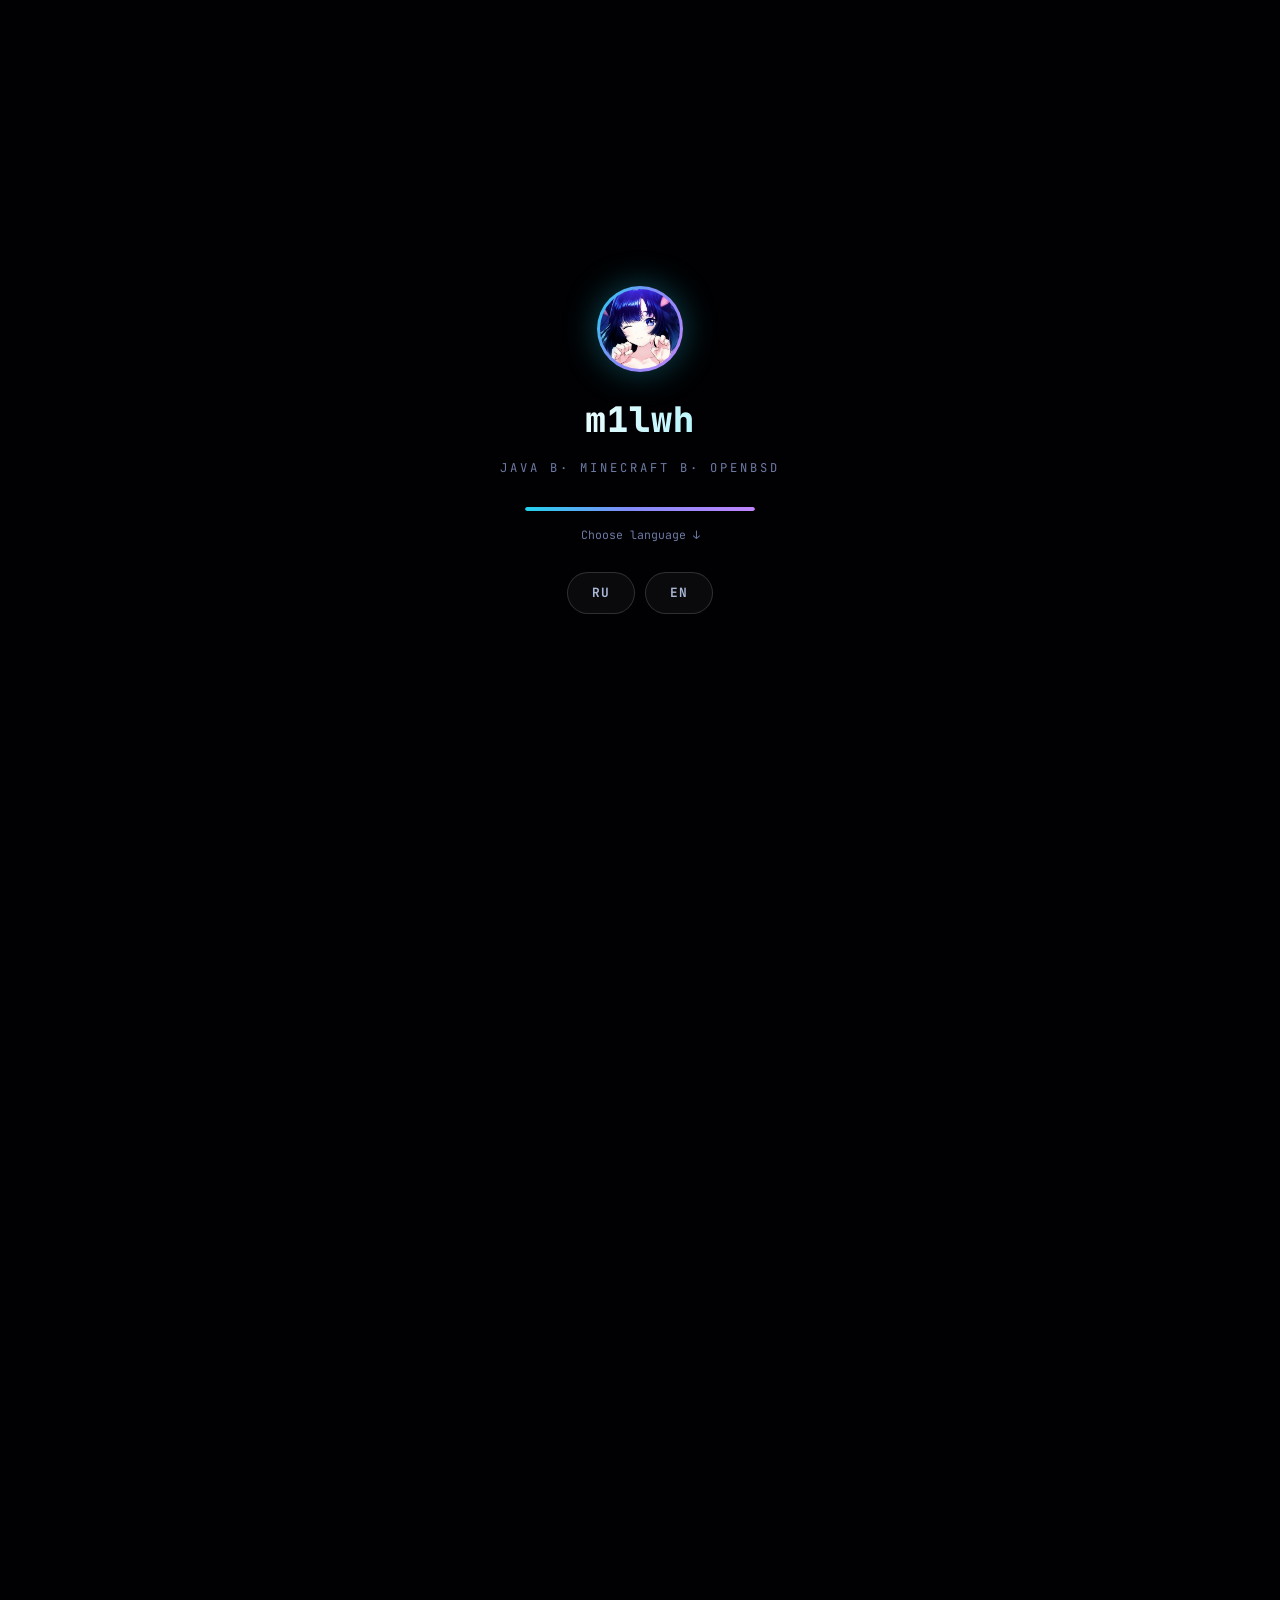
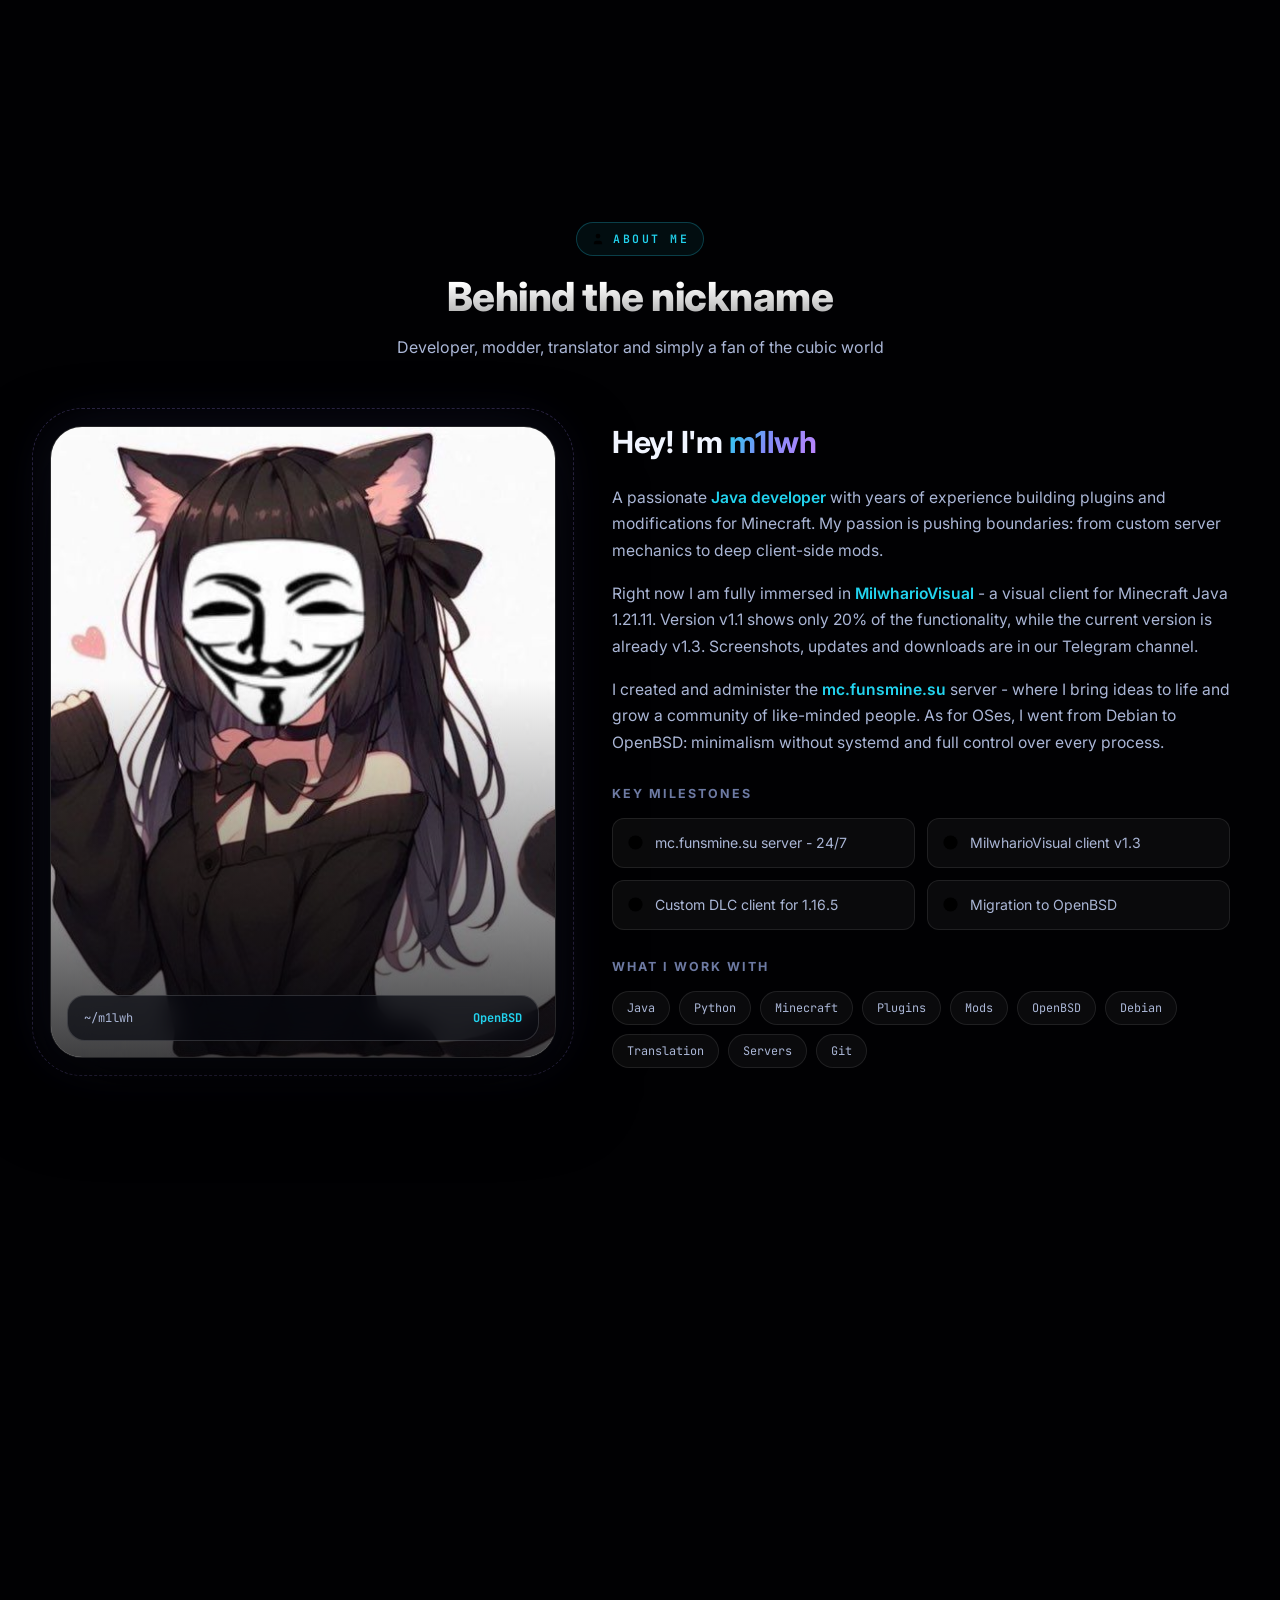
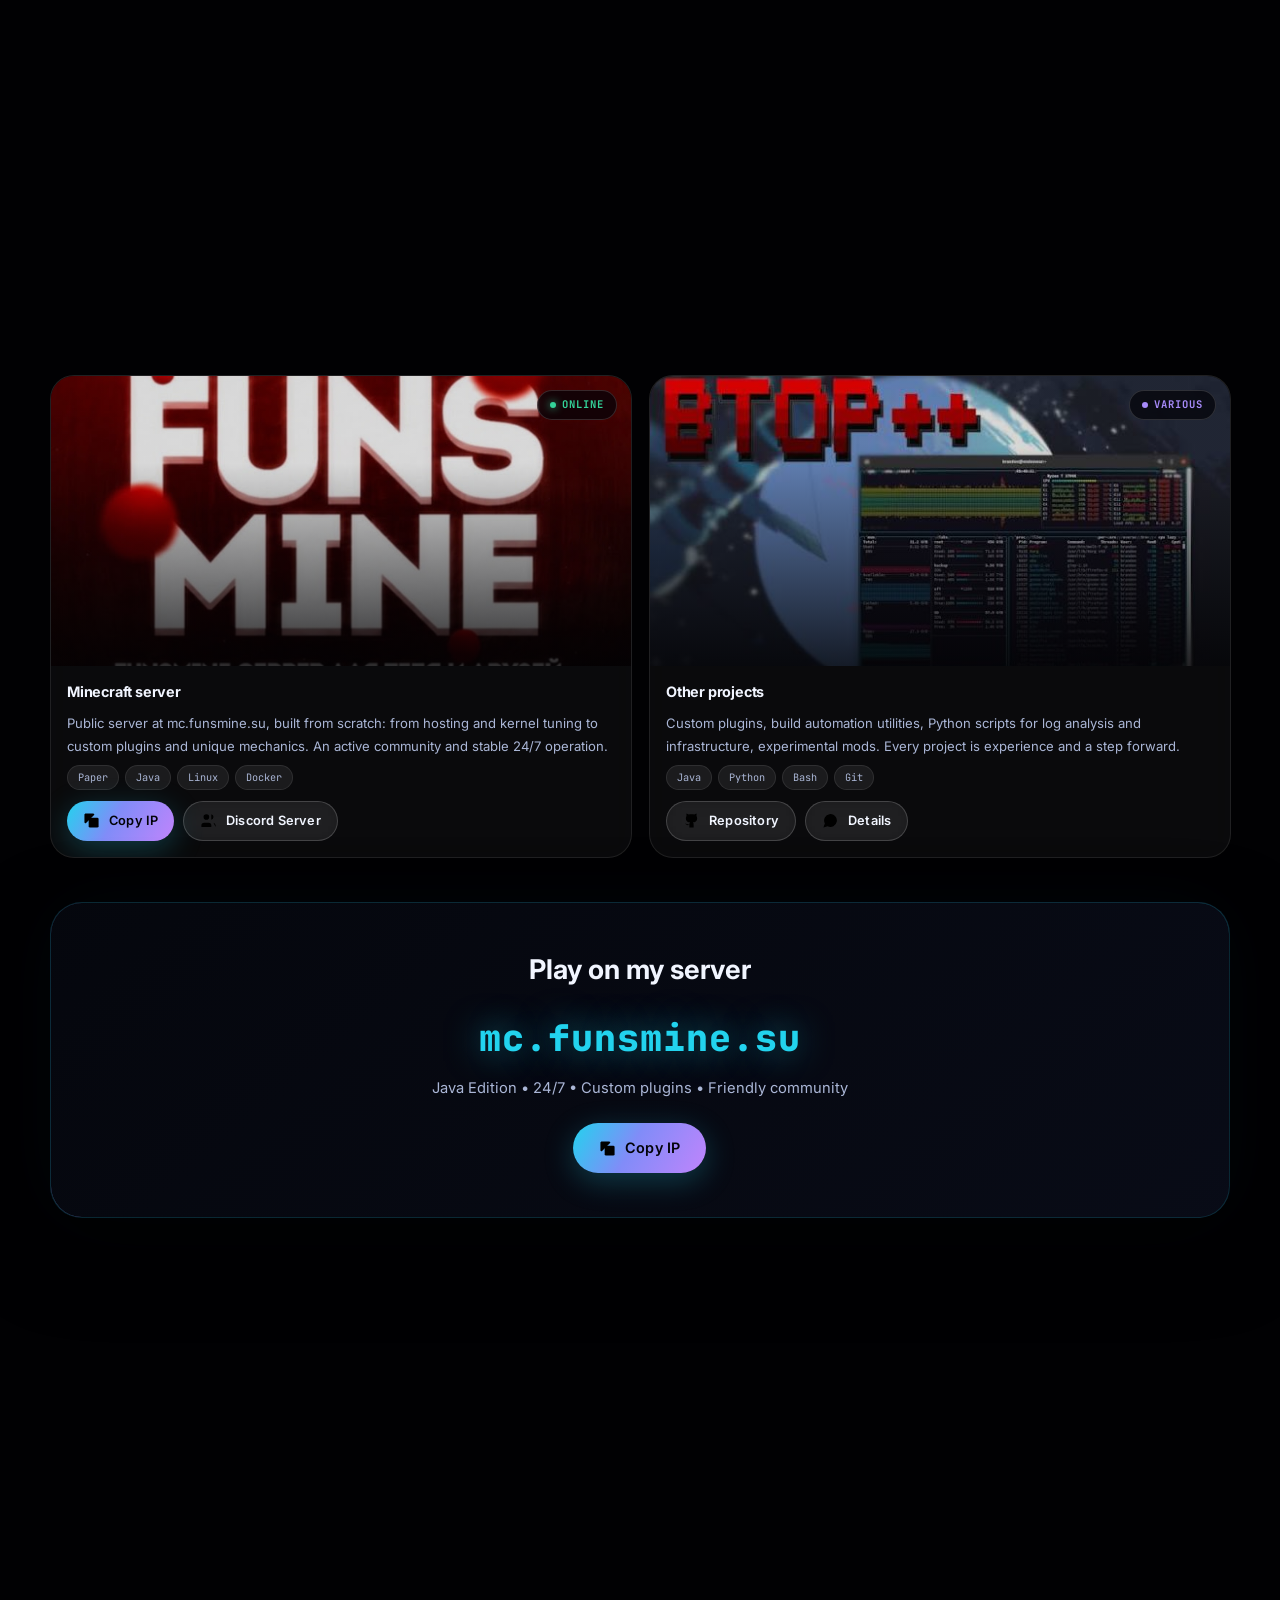
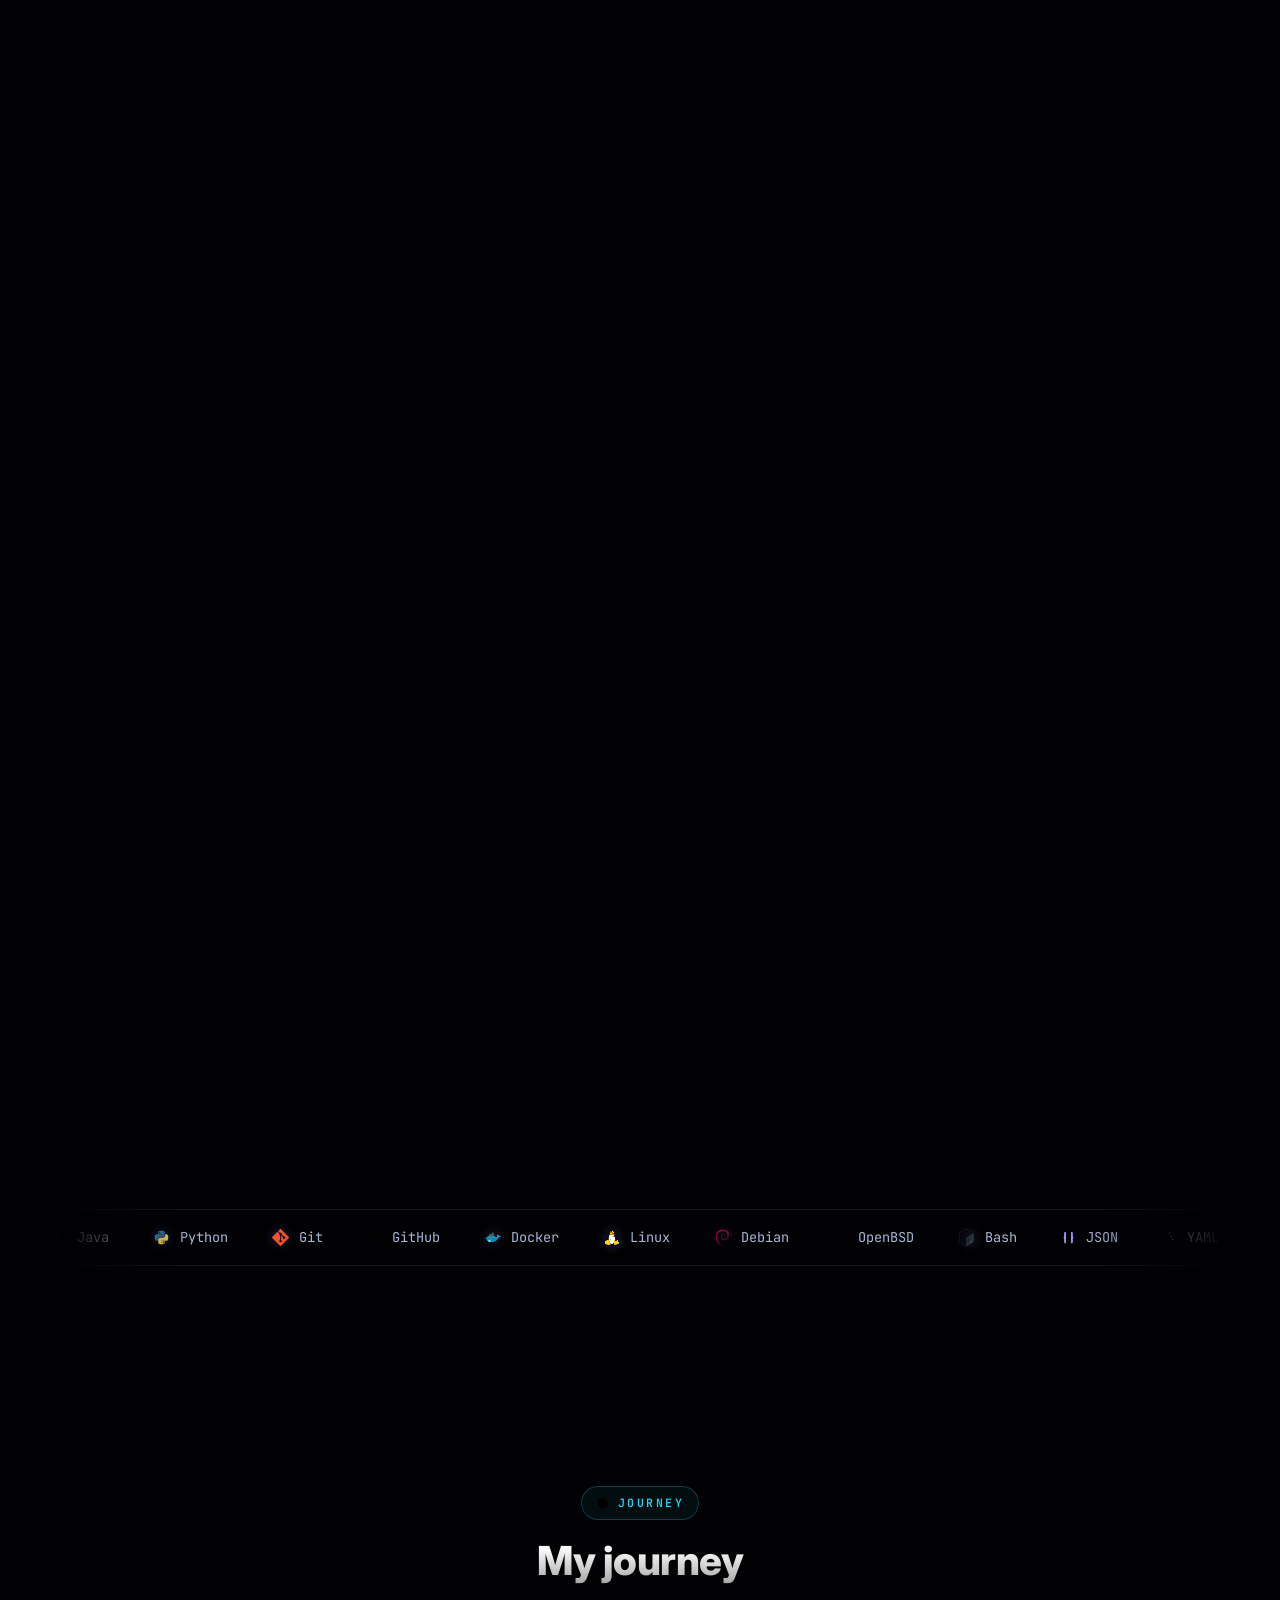
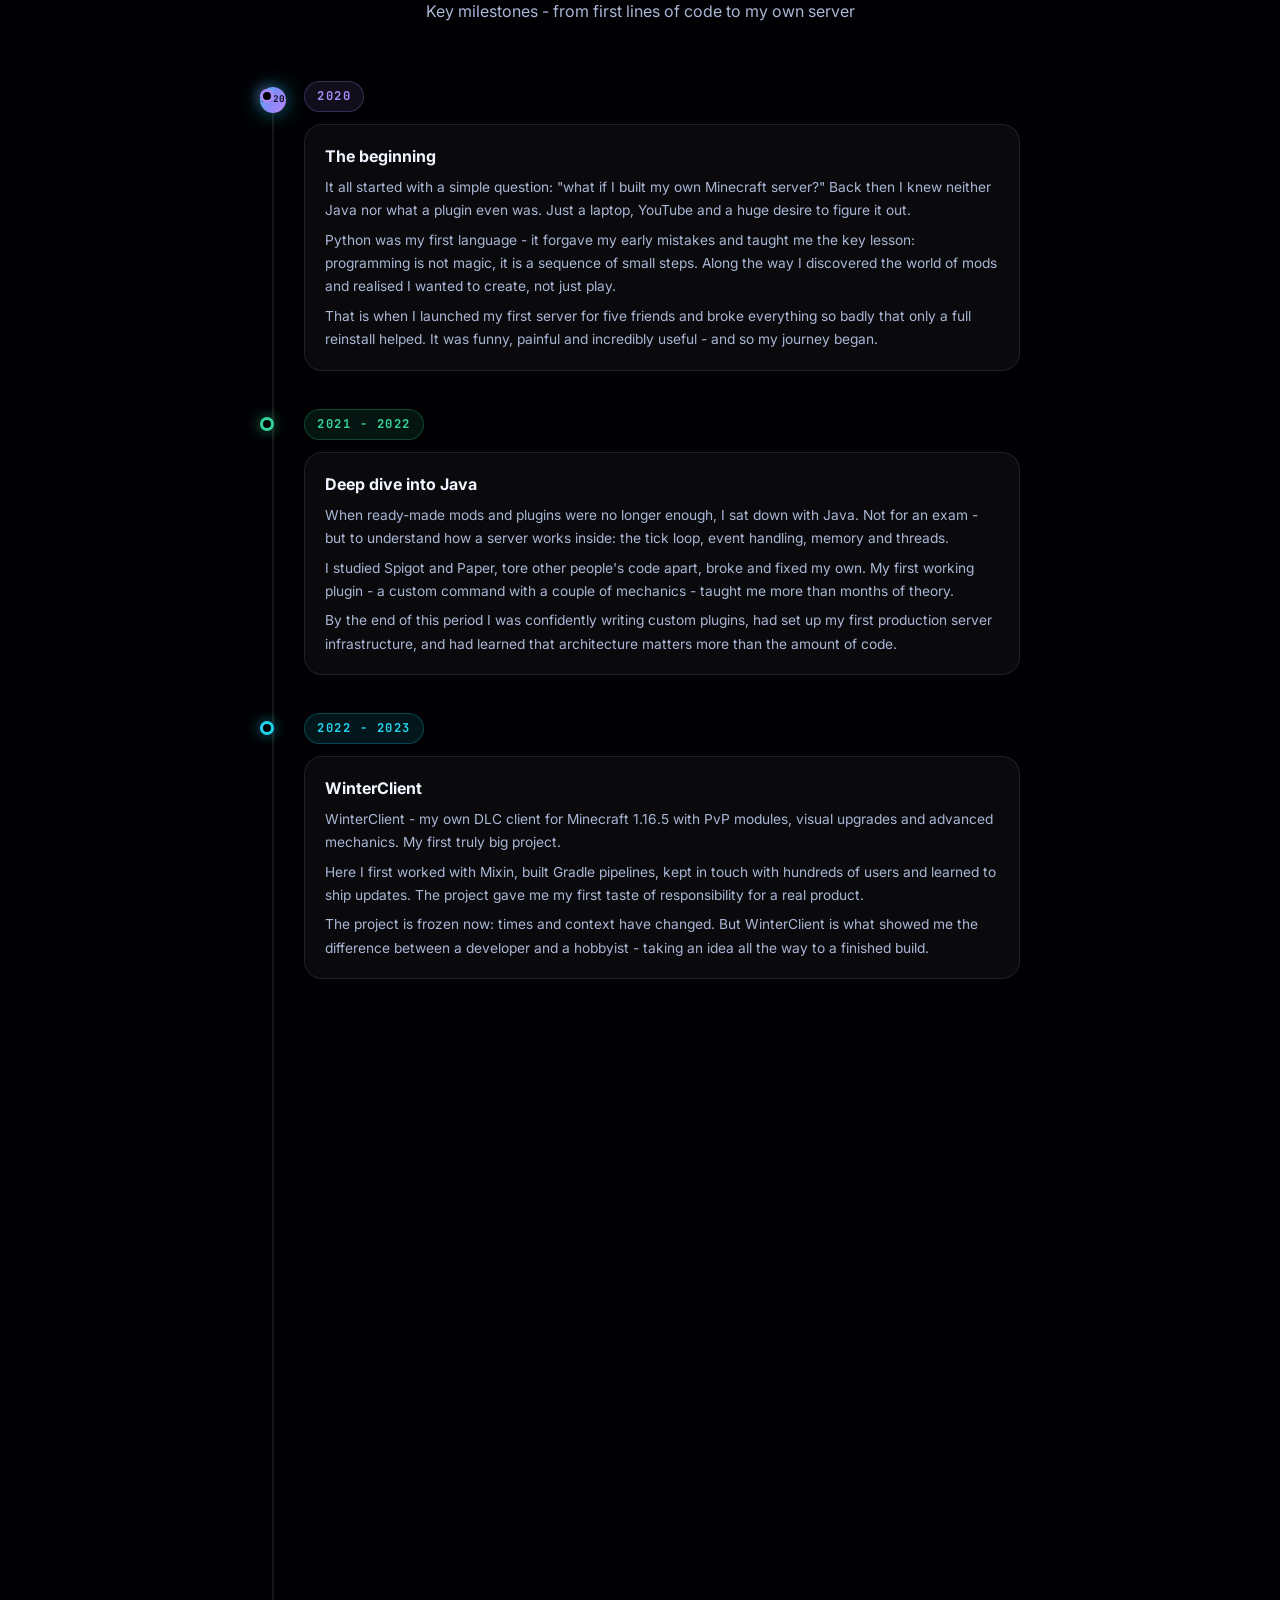
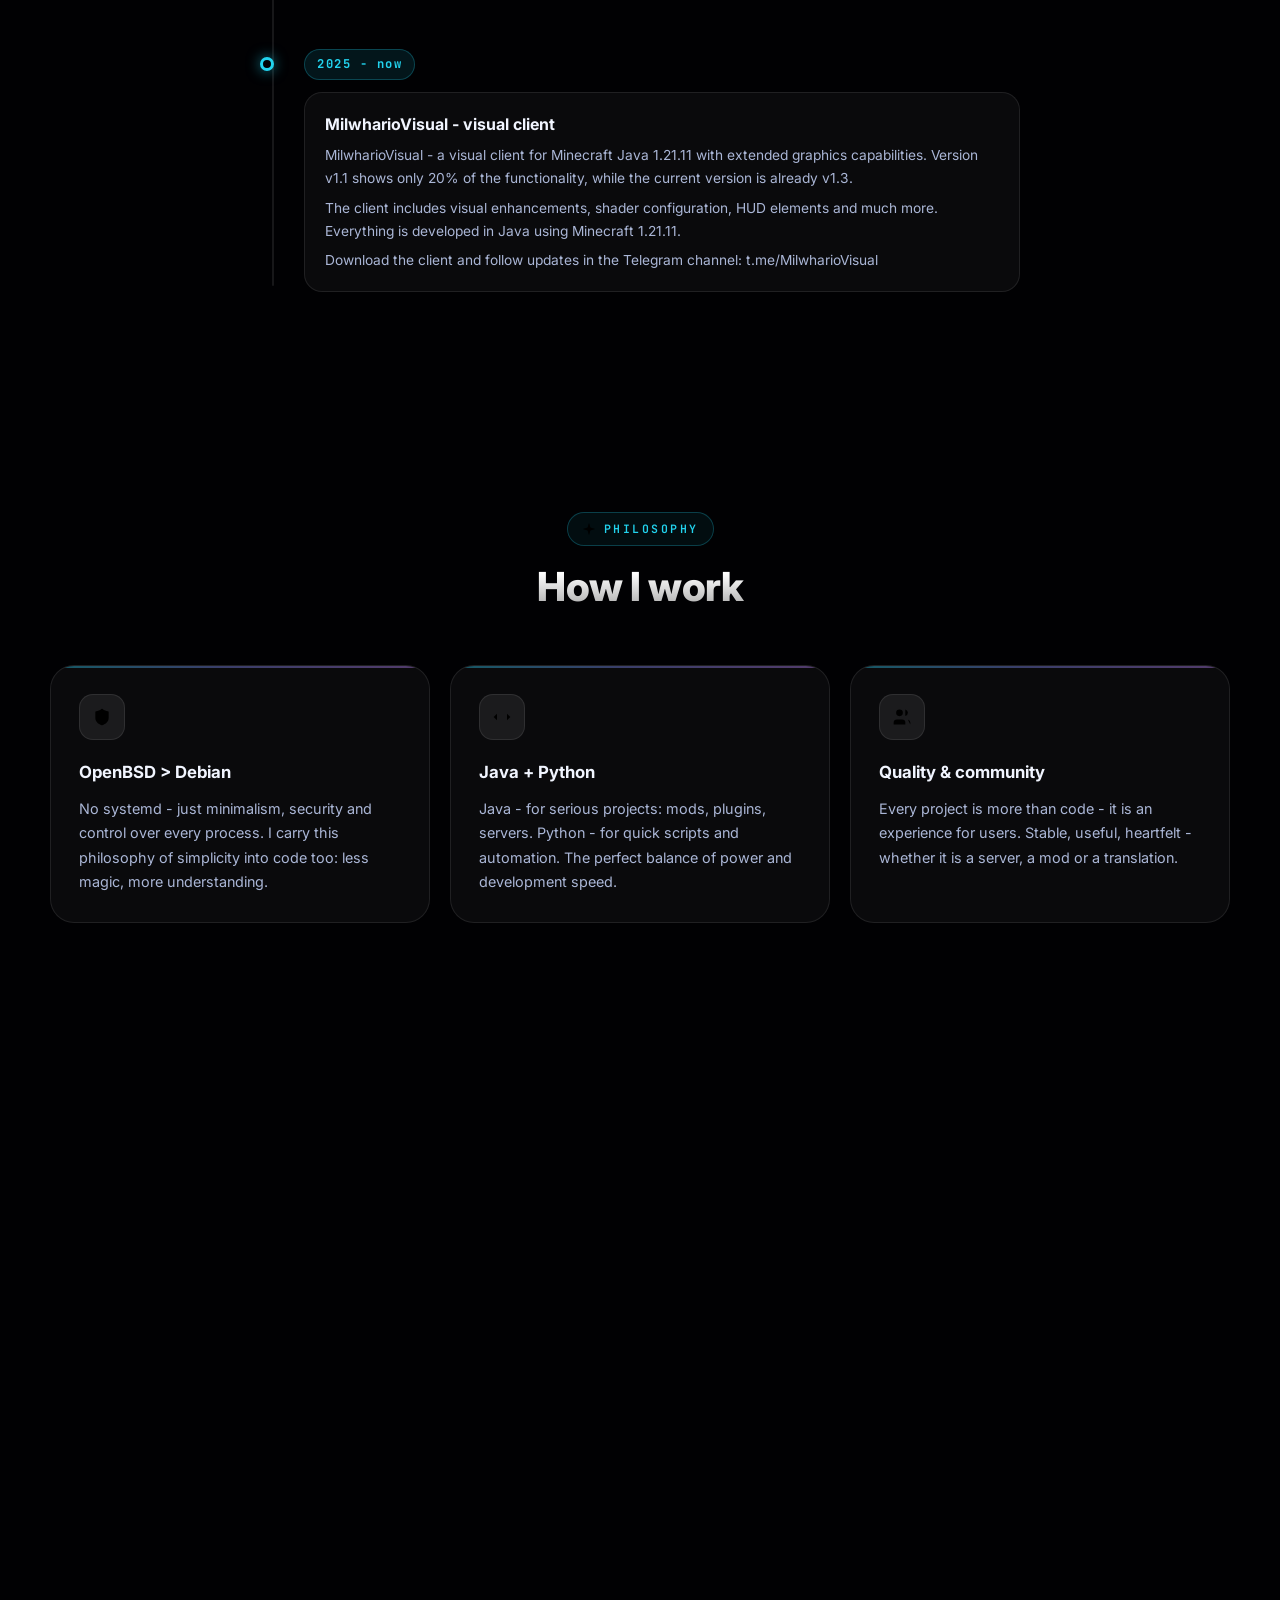
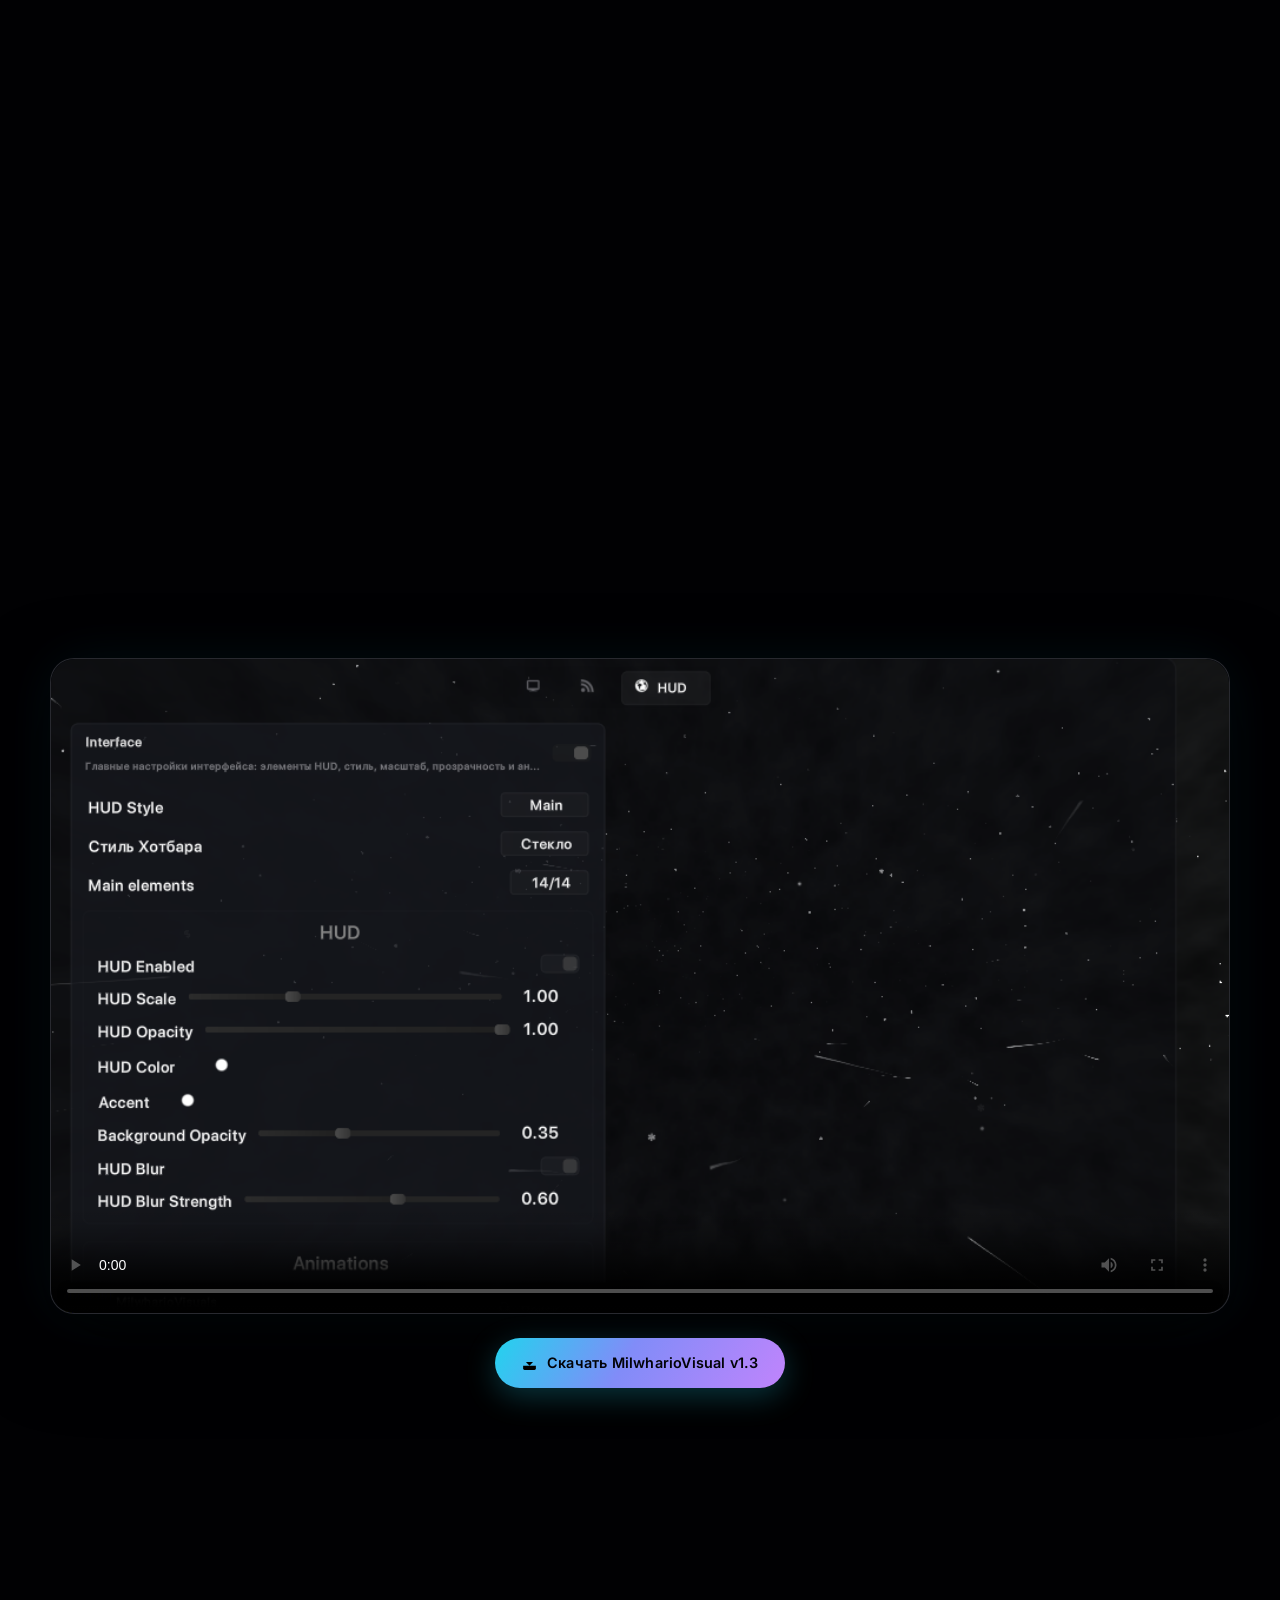
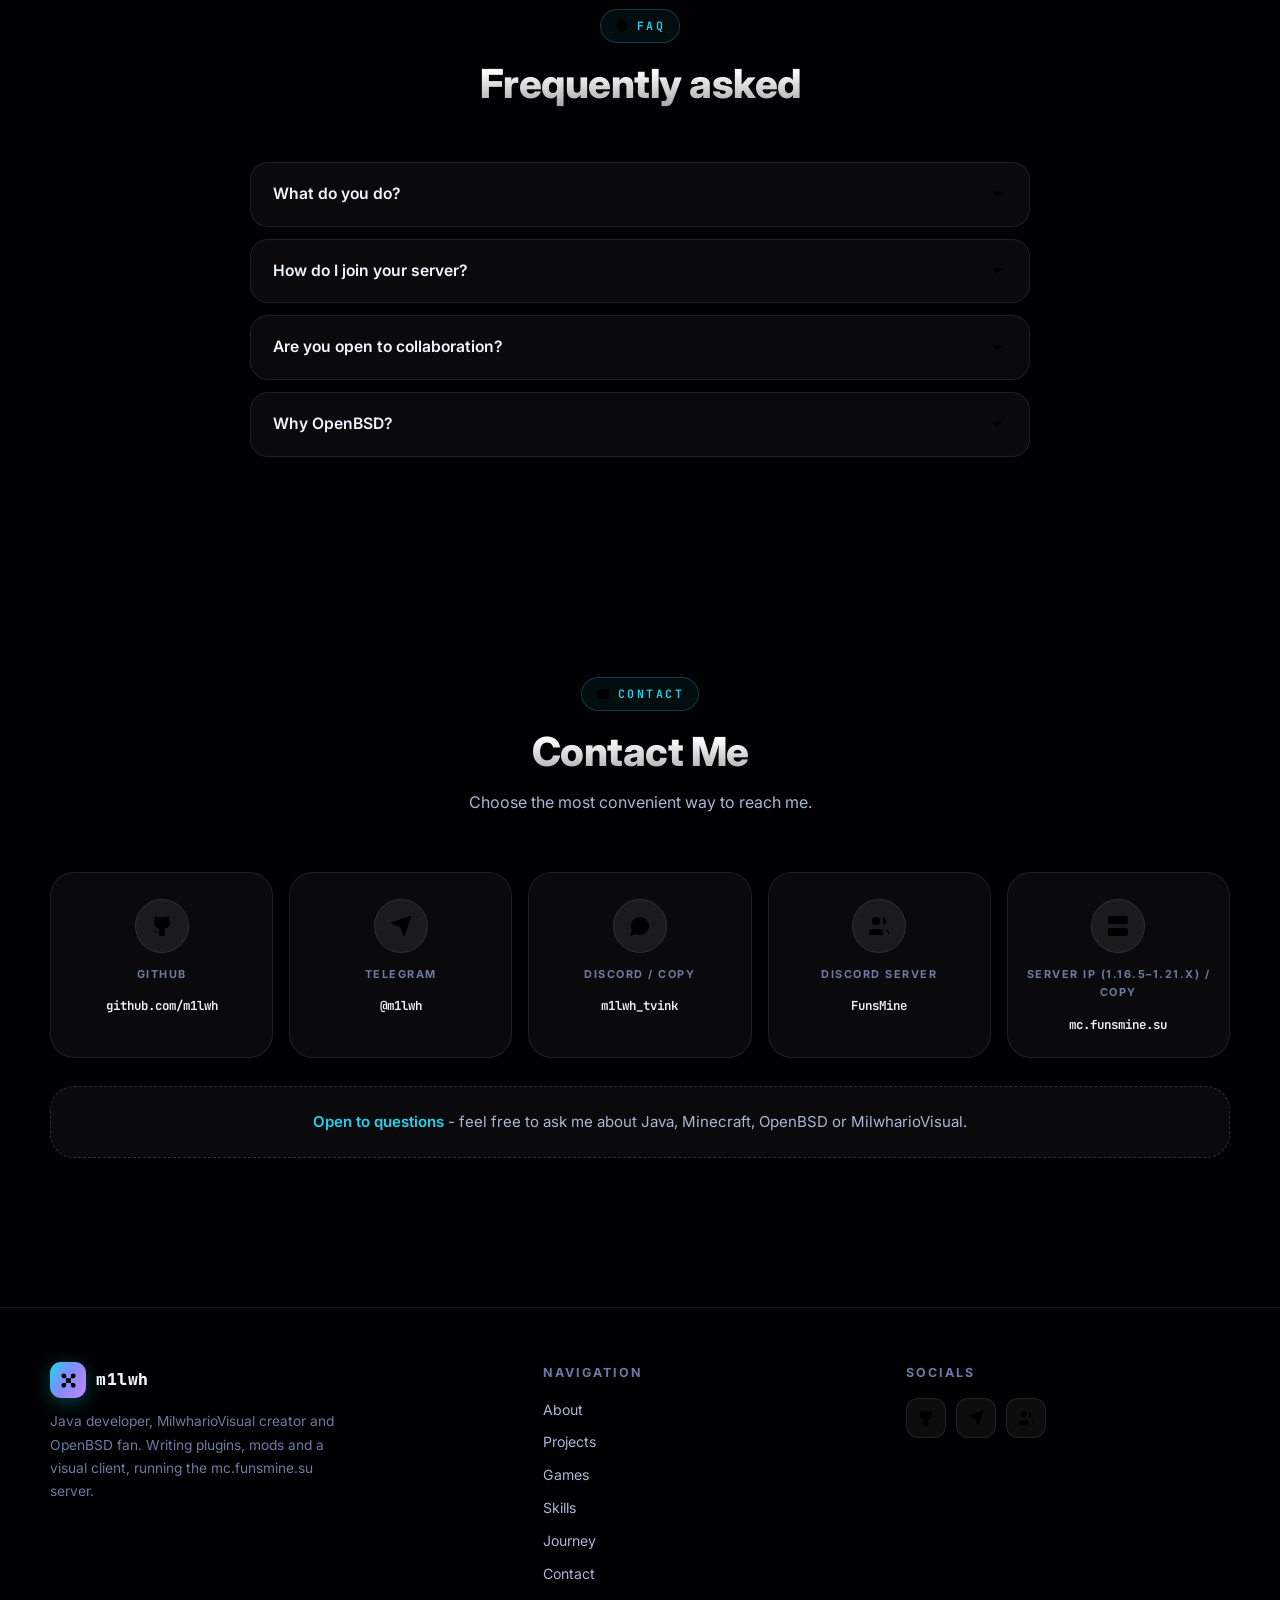
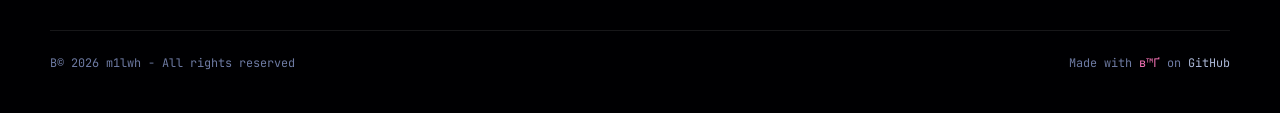
==== commit 1cc5b698: "v1.3 FULL" ====
--- a/index.html
+++ b/index.html
@@ -6,8 +6,8 @@
   <title>m1lwh - BIO</title>
 
   
-  <meta name="description" content="m1lwh - Java developer: Minecraft plugins & mods, mc.funsmine.su server, PVZ Fusion Mod translation. Codes in Java and Python, lives on OpenBSD.">
-  <meta name="keywords" content="m1lwh, java developer, minecraft, plugins, mods, openbsd, linux, debian, translation, pvz fusion, mc.funsmine.su, portfolio">
+  <meta name="description" content="m1lwh - Java developer: Minecraft plugins & mods, mc.funsmine.su server, MilwharioVisual client for Minecraft 1.21.11. Codes in Java and Python, lives on OpenBSD.">
+  <meta name="keywords" content="m1lwh, java developer, minecraft, plugins, mods, openbsd, linux, debian, MilwharioVisual, mc.funsmine.su, portfolio">
   <meta name="author" content="m1lwh">
   <meta name="robots" content="index, follow">
   <meta name="theme-color" content="#010103">
@@ -15,8 +15,8 @@
 
   
   <meta property="og:type" content="profile">
-  <meta property="og:title" content="m1lwh - Java Developer & Minecraft Enthusiast">
-  <meta property="og:description" content="m1lwh - Java developer: Minecraft plugins & mods, mc.funsmine.su server, PVZ Fusion Mod translation.">
+  <meta property="og:title" content="m1lwh - Java Developer & MilwharioVisual Creator">
+  <meta property="og:description" content="m1lwh - Java developer: Minecraft plugins & mods, mc.funsmine.su server, MilwharioVisual client.">
   <meta property="og:image" content="assets/og-cover.png">
   <meta property="og:url" content="https://m1lwh.github.io/">
   <meta property="og:site_name" content="m1lwh">
@@ -24,8 +24,8 @@
 
   
   <meta name="twitter:card" content="summary_large_image">
-  <meta name="twitter:title" content="m1lwh - Java Developer & Minecraft Enthusiast">
-  <meta name="twitter:description" content="Minecraft plugins & mods, mc.funsmine.su server, PVZ Fusion Mod translation. Codes in Java and Python, lives on OpenBSD.">
+  <meta name="twitter:title" content="m1lwh - Java Developer & MilwharioVisual Creator">
+  <meta name="twitter:description" content="Minecraft plugins & mods, mc.funsmine.su server, MilwharioVisual client. Codes in Java and Python, lives on OpenBSD.">
   <meta name="twitter:image" content="assets/og-cover.png">
 
   
@@ -52,7 +52,7 @@
     "alternateName": "m1lwh_tvink",
     "url": "https://m1lwh.github.io/",
     "jobTitle": "Java Developer",
-    "description": "Java developer creating Minecraft plugins, mods and servers. Translates PVZ Fusion Mod. OpenBSD user.",
+    "description": "Java developer creating Minecraft plugins, mods and servers. Creator of MilwharioVisual client. OpenBSD user.",
     "sameAs": [
       "https://github.com/m1lwh",
       "https://t.me/m1lwh"
@@ -332,7 +332,7 @@
           <div class="hero-copy">
             <div class="hero-badge" data-reveal>
               <span class="dot"></span>
-              <span data-i18n="hero_badge">Р—Р°РїРёРІР°РµС‚ РІРѕРґСЏСЂСѓ РёР·-Р·Р° СЃРІРѕРёС… Р¶Рµ РѕС€РёР±РѕРє.</span>
+              <span data-i18n="hero_badge">Р-Р°Р�-РёРІР°РµС‚ РІРѕРґСЏСЂСѓ РёР·-Р·Р° СЃРІРѕРёС… Р¶Рµ РѕС€РёР±РѕРє.</span>
             </div>
             <p class="hero-role-line" data-reveal>
               <span data-i18n="hero_greeting">РџСЂРёРІРµС‚, РјРµРЅСЏ Р·РѕРІСѓС‚</span>
@@ -345,7 +345,7 @@
             <div class="hero-cta" data-reveal>
               <a class="btn btn-primary" href="#projects">
                 <svg class="icon" aria-hidden="true"><use href="#i-folder"></use></svg>
-                <span data-i18n="hero_btn_projects">РњРѕРё РїСЂРѕРµРєС‚С‹</span>
+                <span data-i18n="hero_btn_projects">РњРѕРё Р�-СЂРѕРµРєС‚С‹</span>
                 <span class="shimmer-line"></span>
               </a>
               <a class="btn btn-ghost" href="#contact">
@@ -360,18 +360,18 @@
             <div class="hero-stats" data-reveal>
               <div class="stat">
                 <div class="stat-num"><span data-count="5" data-suffix="+">0+</span></div>
-                <div class="stat-label" data-i18n="stat_years">Р»РµС‚ РѕРїС‹С‚Р°</div>
+                <div class="stat-label" data-i18n="stat_years">Р»РµС‚ РѕР�-С‹С‚Р°</div>
               </div>
               <div class="stat">
                 <div class="stat-num"><span data-count="20" data-suffix="+">0+</span></div>
-                <div class="stat-label" data-i18n="stat_projects">РїСЂРѕРµРєС‚РѕРІ</div>
+                <div class="stat-label" data-i18n="stat_projects">Р�-СЂРѕРµРєС‚РѕРІ</div>
               </div>
               <div class="stat">
                 <div class="stat-num"><span data-count="12000" data-suffix="+">0+</span></div>
-                <div class="stat-label" data-i18n="stat_lines">СЃС‚СЂРѕРє РїРµСЂРµРІРѕРґР°</div>
+                <div class="stat-label" data-i18n="stat_lines">СЃС‚СЂРѕРє Р�-РµСЂРµРІРѕРґР°</div>
               </div>
               <div class="stat">
-                <div class="stat-num stat-num-wrap"><span data-i18n="stat_uptime">РЎС‚Р°Р±РёР»СЊРЅС‹Р№ Р°РїС‚Р°Р№Рј</span></div>
+                <div class="stat-num stat-num-wrap"><span data-i18n="stat_uptime">РЎС‚Р°Р±РёР»СЊРЅС‹Р№ Р°Р�-С‚Р°Р№Рј</span></div>
               </div>
             </div>
           </div>
@@ -465,7 +465,7 @@
             <span data-i18n="about_eyebrow">РћР±Рѕ РјРЅРµ</span>
           </span>
           <h2 class="section-title" data-i18n="about_title">РљС‚Рѕ СЃС‚РѕРёС‚ Р·Р° РЅРёРєРѕРј</h2>
-          <p class="section-sub" data-i18n="about_sub">Р Р°Р·СЂР°Р±РѕС‚С‡РёРє, РјРѕРґРґРµСЂ, РїРµСЂРµРІРѕРґС‡РёРє Рё РїСЂРѕСЃС‚Рѕ С„Р°РЅР°С‚ РєСѓР±РёС‡РµСЃРєРѕРіРѕ РјРёСЂР°</p>
+          <p class="section-sub" data-i18n="about_sub">Р Р°Р·СЂР°Р±РѕС‚С‡РёРє, РјРѕРґРґРµСЂ, Р�-РµСЂРµРІРѕРґС‡РёРє Рё Р�-СЂРѕСЃС‚Рѕ С„Р°РЅР°С‚ РєСѓР±РёС‡РµСЃРєРѕРіРѕ РјРёСЂР°</p>
         </div>
 
         <div class="about-grid">
@@ -525,21 +525,89 @@
         </div>
 
         <div class="projects-grid">
+          <article class="project-card" data-reveal>
+            <div class="project-media">
+              <img src="assets/img/projects/milwhario/screen1.png" alt="MilwharioVisual" loading="lazy">
+              <span class="project-status status-active" data-i18n="pvz_status">Активен</span>
+            </div>
+            <div class="project-body">
+              <h3 data-i18n="pvz_title">MilwharioVisual - визуальный клиент</h3>
+              <p data-i18n="pvz_desc"></p>
+              <div class="project-tech">
+                <span>Java</span><span>Minecraft 1.21.11</span><span>Visual</span><span>C# Launcher</span>
+              </div>
+              <div class="project-links">
+                <a class="btn btn-sm btn-primary" href="https://t.me/MilwharioVisual" target="_blank" rel="noopener">
+                  <svg class="icon" aria-hidden="true"><use href="#i-external-link"></use></svg>
+                  <span>Скачать</span>
+                </a>
+                <a class="btn btn-sm btn-ghost" href="https://t.me/MilwharioVisual" target="_blank" rel="noopener">
+                  <svg class="icon" aria-hidden="true"><use href="#i-send"></use></svg>
+                  <span>Telegram</span>
+                </a>
+              </div>
+            </div>
+          </article>
+
           <article class="project-card" data-reveal>
             <div class="project-media">
-              <img src="assets/img/projects/pvz.webp" alt="PVZ Fusion Mod" loading="lazy">
-              <span class="project-status status-active" data-i18n="pvz_status">Р’ СЂР°Р±РѕС‚Рµ</span>
+              <img src="assets/img/projects/winter.webp" alt="WinterClient" loading="lazy">
+              <span class="project-status status-inactive" data-i18n="winter_status">Р-Р°Р±СЂРѕС€РµРЅ</span>
             </div>
             <div class="project-body">
-              <h3 data-i18n="pvz_title">PVZ Fusion Mod - РїРµСЂРµРІРѕРґ</h3>
-              <p data-i18n="pvz_desc"></p>
+              <h3 data-i18n="winter_title">WinterClient</h3>
+              <p data-i18n="winter_desc"></p>
               <div class="project-tech">
-                <span>JSON</span><span>YAML</span><span>ENв†’RU</span><span>Git</span>
+                <span>Java</span><span>Gradle</span><span>Mixin</span><span>1.16.5</span>
               </div>
               <div class="project-links">
-                <a class="btn btn-sm btn-primary" href="https://github.com/Teyliu/PVZF-Translation" target="_blank" rel="noopener">
-                  <svg class="icon" aria-hidden="true"><use href="#i-external-link"></use></svg>
-                  <span data-i18n="btn_repo">Р РµРїРѕР·РёС‚РѕСЂРёР№</span>
+                <a class="btn btn-sm btn-ghost" href="#contact">
+                  <svg class="icon" aria-hidden="true"><use href="#i-message-circle"></use></svg>
+                  <span data-i18n="btn_details">РџРѕРґСЂРѕР±РЅРµРµ</span>
+                </a>
+              </div>
+            </div>
+          </article>
+
+          <article class="project-card" data-reveal>
+            <div class="project-media">
+              <img src="assets/img/projects/server.webp" alt="mc.funsmine.su" loading="lazy">
+              <span class="project-status status-active" data-i18n="server_p_status">РћРЅР»Р°Р№РЅ</span>
+            </div>
+            <div class="project-body">
+              <h3 data-i18n="server_p_title">Minecraft-СЃРµСЂРІРµСЂ</h3>
+              <p data-i18n="server_p_desc"></p>
+              <div class="project-tech">
+                <span>Paper</span><span>Java</span><span>Linux</span><span>Docker</span>
+              </div>
+              <div class="project-links">
+                <button class="btn btn-sm btn-primary" data-copy="mc.funsmine.su">
+                  <svg class="icon" aria-hidden="true"><use href="#i-copy"></use></svg>
+                  <span data-i18n="copy_ip">РЎРєРѕР�-РёСЂРѕРІР°С‚СЊ IP</span>
+                </button>
+                <a class="btn btn-sm btn-ghost" href="https://discord.gg/FwETzuJ2HF" target="_blank" rel="noopener">
+                  <svg class="icon" aria-hidden="true"><use href="#i-users"></use></svg>
+                  <span data-i18n="c_discord_server">РЎРѕРѕР±С‰РµСЃС‚РІРѕ</span>
+                </a>
+              </div>
+            </div>
+          </article>
+
+          <article class="project-card" data-reveal>
+            <div class="project-media">
+              <img src="assets/img/projects/other.webp" alt="m1lwh" loading="lazy">
+              <span class="project-status status-various" data-i18n="other_status">Р Р°Р·РЅРѕРµ</span>
+            </div>
+            <div class="project-body">
+              <h3 data-i18n="other_title">Р”СЂСѓРіРёРµ Р�-СЂРѕРµРєС‚С‹</h3>
+              <p data-i18n="other_desc"></p>
+              <div class="project-tech">
+                <span>Java</span><span>Python</span><span>Bash</span><span>Git</span>
+              </div>
+              <div class="project-links">
+                <a class="btn btn-sm btn-ghost" href="https://github.com/m1lwh" target="_blank" rel="noopener">
+                  <svg class="icon" aria-hidden="true"><use href="#i-github"></use></svg>
+                  <span data-i18n="btn_repo">Р РµР�-РѕР·РёС‚РѕСЂРёР№</span>
                 </a>
                 <a class="btn btn-sm btn-ghost" href="#contact">
                   <svg class="icon" aria-hidden="true"><use href="#i-message-circle"></use></svg>
@@ -548,83 +616,15 @@
               </div>
             </div>
           </article>
-
-          <article class="project-card" data-reveal>
-            <div class="project-media">
-              <img src="assets/img/projects/winter.webp" alt="WinterClient" loading="lazy">
-              <span class="project-status status-inactive" data-i18n="winter_status">Р—Р°Р±СЂРѕС€РµРЅ</span>
-            </div>
-            <div class="project-body">
-              <h3 data-i18n="winter_title">WinterClient</h3>
-              <p data-i18n="winter_desc"></p>
-              <div class="project-tech">
-                <span>Java</span><span>Gradle</span><span>Mixin</span><span>1.16.5</span>
-              </div>
-              <div class="project-links">
-                <a class="btn btn-sm btn-ghost" href="#contact">
-                  <svg class="icon" aria-hidden="true"><use href="#i-message-circle"></use></svg>
-                  <span data-i18n="btn_details">РџРѕРґСЂРѕР±РЅРµРµ</span>
-                </a>
-              </div>
-            </div>
-          </article>
-
-          <article class="project-card" data-reveal>
-            <div class="project-media">
-              <img src="assets/img/projects/server.webp" alt="mc.funsmine.su" loading="lazy">
-              <span class="project-status status-active" data-i18n="server_p_status">РћРЅР»Р°Р№РЅ</span>
-            </div>
-            <div class="project-body">
-              <h3 data-i18n="server_p_title">Minecraft-СЃРµСЂРІРµСЂ</h3>
-              <p data-i18n="server_p_desc"></p>
-              <div class="project-tech">
-                <span>Paper</span><span>Java</span><span>Linux</span><span>Docker</span>
-              </div>
-              <div class="project-links">
-                <button class="btn btn-sm btn-primary" data-copy="mc.funsmine.su">
-                  <svg class="icon" aria-hidden="true"><use href="#i-copy"></use></svg>
-                  <span data-i18n="copy_ip">РЎРєРѕРїРёСЂРѕРІР°С‚СЊ IP</span>
-                </button>
-                <a class="btn btn-sm btn-ghost" href="https://discord.gg/FwETzuJ2HF" target="_blank" rel="noopener">
-                  <svg class="icon" aria-hidden="true"><use href="#i-users"></use></svg>
-                  <span data-i18n="c_discord_server">РЎРѕРѕР±С‰РµСЃС‚РІРѕ</span>
-                </a>
-              </div>
-            </div>
-          </article>
-
-          <article class="project-card" data-reveal>
-            <div class="project-media">
-              <img src="assets/img/projects/other.webp" alt="m1lwh" loading="lazy">
-              <span class="project-status status-various" data-i18n="other_status">Р Р°Р·РЅРѕРµ</span>
-            </div>
-            <div class="project-body">
-              <h3 data-i18n="other_title">Р”СЂСѓРіРёРµ РїСЂРѕРµРєС‚С‹</h3>
-              <p data-i18n="other_desc"></p>
-              <div class="project-tech">
-                <span>Java</span><span>Python</span><span>Bash</span><span>Git</span>
-              </div>
-              <div class="project-links">
-                <a class="btn btn-sm btn-ghost" href="https://github.com/m1lwh" target="_blank" rel="noopener">
-                  <svg class="icon" aria-hidden="true"><use href="#i-github"></use></svg>
-                  <span data-i18n="btn_repo">Р РµРїРѕР·РёС‚РѕСЂРёР№</span>
-                </a>
-                <a class="btn btn-sm btn-ghost" href="#contact">
-                  <svg class="icon" aria-hidden="true"><use href="#i-message-circle"></use></svg>
-                  <span data-i18n="btn_details">РџРѕРґСЂРѕР±РЅРµРµ</span>
-                </a>
-              </div>
-            </div>
-          </article>
         </div>
 
         <div class="server-cta" data-reveal>
           <h3 data-i18n="server_title">РРіСЂР°Р№ РЅР° РјРѕС‘Рј СЃРµСЂРІРµСЂРµ</h3>
           <div class="ip">mc.funsmine.su</div>
-          <div class="desc" data-i18n="server_desc">Java Edition вЂў 24/7 вЂў РљР°СЃС‚РѕРјРЅС‹Рµ РїР»Р°РіРёРЅС‹ вЂў Р”СЂСѓР¶РЅРѕРµ РєРѕРјСЊСЋРЅРёС‚Рё</div>
+          <div class="desc" data-i18n="server_desc">Java Edition вЂў 24/7 вЂў РљР°СЃС‚РѕРјРЅС‹Рµ Р�-Р»Р°РіРёРЅС‹ вЂў Р”СЂСѓР¶РЅРѕРµ РєРѕРјСЊСЋРЅРёС‚Рё</div>
           <button class="btn btn-primary" data-copy="mc.funsmine.su">
             <svg class="icon" aria-hidden="true"><use href="#i-copy"></use></svg>
-            <span data-i18n="copy_ip">РЎРєРѕРїРёСЂРѕРІР°С‚СЊ IP</span>
+            <span data-i18n="copy_ip">РЎРєРѕР�-РёСЂРѕРІР°С‚СЊ IP</span>
             <span class="shimmer-line"></span>
           </button>
         </div>
@@ -677,15 +677,15 @@
             </div>
           </article>
 
-          <article class="game-card" data-reveal>
-            <div class="game-media">
-              <img src="assets/img/gallery/pvz-garden.webp" alt="Plants vs Zombies" loading="lazy">
-              <span class="game-badge" data-i18n="g_pvz_badge">РљР»Р°СЃСЃРёРєР°</span>
-            </div>
-            <div class="game-body">
-              <h3 data-i18n="g_pvz_title">Plants vs Zombies</h3>
-              <p data-i18n="g_pvz_desc"></p>
-            </div>
+          <article class="game-card" data-reveal>
+            <div class="game-media">
+              <img src="assets/img/projects/milwhario/logo.jpg" alt="MilwharioVisual" loading="lazy">
+              <span class="game-badge" data-i18n="g_pvz_badge">Проект</span>
+            </div>
+            <div class="game-body">
+              <h3 data-i18n="g_pvz_title">MilwharioVisual</h3>
+              <p data-i18n="g_pvz_desc"></p>
+            </div>
           </article>
         </div>
       </div>
@@ -700,7 +700,7 @@
             <span data-i18n="skills_eyebrow">РќР°РІС‹РєРё</span>
           </span>
           <h2 class="section-title" data-i18n="skills_title">РўРµС…РЅРёС‡РµСЃРєРёР№ СЃС‚РµРє</h2>
-          <p class="section-sub" data-i18n="skills_sub">РРЅСЃС‚СЂСѓРјРµРЅС‚С‹, РЅР° РєРѕС‚РѕСЂС‹С… СЏ СЃС‚СЂРѕСЋ СЃРІРѕРё РїСЂРѕРµРєС‚С‹</p>
+          <p class="section-sub" data-i18n="skills_sub">РРЅСЃС‚СЂСѓРјРµРЅС‚С‹, РЅР° РєРѕС‚РѕСЂС‹С… СЏ СЃС‚СЂРѕСЋ СЃРІРѕРё Р�-СЂРѕРµРєС‚С‹</p>
         </div>
 
         <div class="skills-grid">
@@ -711,7 +711,7 @@
               </div>
               <div>
                 <div class="skill-name" data-i18n="sk_java">РћСЃРЅРѕРІРЅРѕР№ СЏР·С‹Рє</div>
-                <div class="skill-note" data-i18n="sk_java_note">РјРѕРґРґРёРЅРі вЂў РїР»Р°РіРёРЅС‹ вЂў СЃРµСЂРІРµСЂС‹</div>
+                <div class="skill-note" data-i18n="sk_java_note">РјРѕРґРґРёРЅРі вЂў Р�-Р»Р°РіРёРЅС‹ вЂў СЃРµСЂРІРµСЂС‹</div>
               </div>
             </div>
             <div class="skill-bar" aria-hidden="true"><div class="skill-bar-fill" data-bar="72"></div></div>
@@ -729,7 +729,7 @@
               </div>
               <div>
                 <div class="skill-name" data-i18n="sk_python">РђРІС‚РѕРјР°С‚РёР·Р°С†РёСЏ</div>
-                <div class="skill-note" data-i18n="sk_python_note">СЃРєСЂРёРїС‚С‹ вЂў СѓС‚РёР»РёС‚С‹ вЂў Р°РЅР°Р»РёР·</div>
+                <div class="skill-note" data-i18n="sk_python_note">СЃРєСЂРёР�-С‚С‹ вЂў СѓС‚РёР»РёС‚С‹ вЂў Р°РЅР°Р»РёР·</div>
               </div>
             </div>
             <div class="skill-bar" aria-hidden="true"><div class="skill-bar-fill" data-bar="62"></div></div>
@@ -765,7 +765,7 @@
               </div>
               <div>
                 <div class="skill-name" data-i18n="sk_linux">Linux / BSD</div>
-                <div class="skill-note" data-i18n="sk_linux_note">Debian вЂў OpenBSD вЂў Р±РµР·РѕРїР°СЃРЅРѕСЃС‚СЊ</div>
+                <div class="skill-note" data-i18n="sk_linux_note">Debian вЂў OpenBSD вЂў Р±РµР·РѕР�-Р°СЃРЅРѕСЃС‚СЊ</div>
               </div>
             </div>
             <div class="skill-bar" aria-hidden="true"><div class="skill-bar-fill" data-bar="63"></div></div>
@@ -830,8 +830,8 @@
             <svg class="icon" aria-hidden="true"><use href="#i-history"></use></svg>
             <span data-i18n="journey_eyebrow">РСЃС‚РѕСЂРёСЏ</span>
           </span>
-          <h2 class="section-title" data-i18n="journey_title">РњРѕР№ РїСѓС‚СЊ</h2>
-          <p class="section-sub" data-i18n="journey_sub">РљР»СЋС‡РµРІС‹Рµ РІРµС…Рё - РѕС‚ РїРµСЂРІС‹С… СЃС‚СЂРѕРє РєРѕРґР° РґРѕ СЃРѕР±СЃС‚РІРµРЅРЅРѕРіРѕ СЃРµСЂРІРµСЂР°</p>
+          <h2 class="section-title" data-i18n="journey_title">РњРѕР№ Р�-СѓС‚СЊ</h2>
+          <p class="section-sub" data-i18n="journey_sub">РљР»СЋС‡РµРІС‹Рµ РІРµС…Рё - РѕС‚ Р�-РµСЂРІС‹С… СЃС‚СЂРѕРє РєРѕРґР° РґРѕ СЃРѕР±СЃС‚РІРµРЅРЅРѕРіРѕ СЃРµСЂРІРµСЂР°</p>
         </div>
 
         <div class="journey">
@@ -843,7 +843,7 @@
             <span class="j-dot" aria-hidden="true"></span>
             <div class="j-year" data-i18n="j1_y">2020</div>
             <div class="j-card">
-              <h3 data-i18n="j1_t">РќР°С‡Р°Р»Рѕ РїСѓС‚Рё</h3>
+              <h3 data-i18n="j1_t">РќР°С‡Р°Р»Рѕ Р�-СѓС‚Рё</h3>
               <p data-i18n="j1_d1"></p>
               <p data-i18n="j1_d2"></p>
               <p data-i18n="j1_d3"></p>
@@ -873,7 +873,7 @@
             <span class="j-dot" aria-hidden="true"></span>
             <div class="j-year" data-i18n="j4_y">2023 - 2024</div>
             <div class="j-card">
-              <h3 data-i18n="j4_t">Р—Р°РїСѓСЃРє mc.funsmine.su</h3>
+              <h3 data-i18n="j4_t">Р-Р°Р�-СѓСЃРє mc.funsmine.su</h3>
               <p data-i18n="j4_d1"></p>
               <p data-i18n="j4_d2"></p>
               <p data-i18n="j4_d3"></p>
@@ -893,7 +893,7 @@
             <span class="j-dot" aria-hidden="true"></span>
             <div class="j-year" data-i18n="j6_y">2025 - СЃРµР№С‡Р°СЃ</div>
             <div class="j-card">
-              <h3 data-i18n="j6_t">РџРµСЂРµРІРѕРґ PVZ Fusion Mod</h3>
+              <h3 data-i18n="j6_t">MilwharioVisual - визуальный клиент</h3>
               <p data-i18n="j6_d1"></p>
               <p data-i18n="j6_d2"></p>
               <p data-i18n="j6_d3"></p>
@@ -952,48 +952,72 @@
           <p class="section-sub" data-i18n="gallery_sub">РўРѕ, С‡С‚Рѕ РјРµРЅСЏ РѕРєСЂСѓР¶Р°РµС‚: РєРѕРґ, СЃРµСЂРІРµСЂС‹ Рё Р°С‚РјРѕСЃС„РµСЂР°</p>
         </div>
 
-        <div class="gallery-grid" data-reveal>
-          <div class="g-item g-wide" data-full="assets/img/gallery/pvz-garden.jpg" data-i18n-attr="aria-label|a_lightbox" role="button" tabindex="0">
-            <img src="assets/img/gallery/pvz-garden.webp" alt="" loading="lazy">
-            <span class="g-caption" data-i18n="g_pvz">РЎР°Рґ PVZ</span>
-          </div>
-          <div class="g-item g-tall" data-full="assets/img/gallery/minecraft-landscape.jpg" data-i18n-attr="aria-label|a_lightbox" role="button" tabindex="0">
-            <img src="assets/img/gallery/minecraft-landscape.webp" alt="" loading="lazy">
-            <span class="g-caption" data-i18n="g_mc">РљСѓР±РёС‡РµСЃРєРёР№ Р·Р°РєР°С‚</span>
-          </div>
-          <div class="g-item" data-full="assets/img/gallery/pixel-art.jpg" data-i18n-attr="aria-label|a_lightbox" role="button" tabindex="0">
-            <img src="assets/img/gallery/pixel-art.webp" alt="" loading="lazy">
-            <span class="g-caption" data-i18n="g_pixel">РџРёРєСЃРµР»СЊРЅР°СЏ СЌСЃС‚РµС‚РёРєР°</span>
-          </div>
-          <div class="g-item" data-full="assets/img/gallery/java-code.jpg" data-i18n-attr="aria-label|a_lightbox" role="button" tabindex="0">
-            <img src="assets/img/gallery/java-code.webp" alt="" loading="lazy">
-            <span class="g-caption" data-i18n="g_code">Java-РєРѕРґ</span>
-          </div>
-          <div class="g-item" data-full="assets/img/gallery/cyberpunk.jpg" data-i18n-attr="aria-label|a_lightbox" role="button" tabindex="0">
-            <img src="assets/img/gallery/cyberpunk.webp" alt="" loading="lazy">
-            <span class="g-caption" data-i18n="g_cyber">РљРёР±РµСЂРїР°РЅРє-РЅР°СЃС‚СЂРѕРµРЅРёРµ</span>
-          </div>
-          <div class="g-item" data-full="assets/img/gallery/linux-terminal.jpg" data-i18n-attr="aria-label|a_lightbox" role="button" tabindex="0">
-            <img src="assets/img/gallery/linux-terminal.webp" alt="" loading="lazy">
-            <span class="g-caption" data-i18n="g_term">РўРµСЂРјРёРЅР°Р» - РґРѕРј</span>
-          </div>
-          <div class="g-item g-wide" data-full="assets/img/gallery/server-room.jpg" data-i18n-attr="aria-label|a_lightbox" role="button" tabindex="0">
-            <img src="assets/img/gallery/server-room.webp" alt="" loading="lazy">
-            <span class="g-caption" data-i18n="g_server">РЎРµСЂРІРµСЂРЅР°СЏ</span>
-          </div>
-          <div class="g-item" data-full="assets/img/gallery/winter.jpg" data-i18n-attr="aria-label|a_lightbox" role="button" tabindex="0">
-            <img src="assets/img/gallery/winter.webp" alt="" loading="lazy">
-            <span class="g-caption" data-i18n="g_winter">Р—РёРјРЅРёР№ Р»РµСЃ</span>
-          </div>
-          <div class="g-item" data-full="assets/img/gallery/mafia-street.jpg" data-i18n-attr="aria-label|a_lightbox" role="button" tabindex="0">
-            <img src="assets/img/gallery/mafia-street.webp" alt="" loading="lazy">
-            <span class="g-caption" data-i18n="g_mafia">РЈР»РёС†С‹ Mafia II</span>
+                <div class="gallery-grid" data-reveal>
+          <div class="g-item g-wide" data-full="assets/img/projects/milwhario/screen1.png" data-i18n-attr="aria-label|a_lightbox" role="button" tabindex="0">
+            <img src="assets/img/projects/milwhario/screen1.png" alt="" loading="lazy">
+            <span class="g-caption" data-i18n="g_pvz">MilwharioVisual</span>
+          </div>
+          <div class="g-item g-tall" data-full="assets/img/projects/milwhario/screen2.png" data-i18n-attr="aria-label|a_lightbox" role="button" tabindex="0">
+            <img src="assets/img/projects/milwhario/screen2.png" alt="" loading="lazy">
+            <span class="g-caption">v1.1 - 20% функционала</span>
+          </div>
+          <div class="g-item" data-full="assets/img/projects/milwhario/screen3.png" data-i18n-attr="aria-label|a_lightbox" role="button" tabindex="0">
+            <img src="assets/img/projects/milwhario/screen3.png" alt="" loading="lazy">
+            <span class="g-caption">Визуальные улучшения</span>
+          </div>
+          <div class="g-item" data-full="assets/img/projects/milwhario/screen4.png" data-i18n-attr="aria-label|a_lightbox" role="button" tabindex="0">
+            <img src="assets/img/projects/milwhario/screen4.png" alt="" loading="lazy">
+            <span class="g-caption">Интерфейс клиента</span>
+          </div>
+          <div class="g-item" data-full="assets/img/projects/milwhario/screen5.png" data-i18n-attr="aria-label|a_lightbox" role="button" tabindex="0">
+            <img src="assets/img/projects/milwhario/screen5.png" alt="" loading="lazy">
+            <span class="g-caption">Графика и эффекты</span>
+          </div>
+          <div class="g-item g-wide" data-full="assets/img/projects/milwhario/screen6.png" data-i18n-attr="aria-label|a_lightbox" role="button" tabindex="0">
+            <img src="assets/img/projects/milwhario/screen6.png" alt="" loading="lazy">
+            <span class="g-caption">Геймплей с MilwharioVisual</span>
+          </div>
+          <div class="g-item" data-full="assets/img/projects/milwhario/launcher1.jpg" data-i18n-attr="aria-label|a_lightbox" role="button" tabindex="0">
+            <img src="assets/img/projects/milwhario/launcher1.jpg" alt="" loading="lazy">
+            <span class="g-caption">Лаунчер (C#)</span>
+          </div>
+          <div class="g-item" data-full="assets/img/projects/milwhario/launcher2.jpg" data-i18n-attr="aria-label|a_lightbox" role="button" tabindex="0">
+            <img src="assets/img/projects/milwhario/launcher2.jpg" alt="" loading="lazy">
+            <span class="g-caption">Лаунчер - обзор</span>
+          </div>
+          <div class="g-item" data-full="assets/img/projects/milwhario/logo.jpg" data-i18n-attr="aria-label|a_lightbox" role="button" tabindex="0">
+            <img src="assets/img/projects/milwhario/logo.jpg" alt="" loading="lazy">
+            <span class="g-caption">Логотип MilwharioVisual</span>
           </div>
         </div>
       </div>
     </section>
 
-    
+    <section class="section" id="video">
+      <div class="container">
+        <div class="section-head" data-reveal>
+          <span class="eyebrow">
+            <svg class="icon" aria-hidden="true"><use href="#i-play"></use></svg>
+            <span>Обзор</span>
+          </span>
+          <h2 class="section-title">Видео - обзор MilwharioVisual</h2>
+          <p class="section-sub">На скриншотах и видео показано лишь 20% функционала. Актуальная версия - v1.3</p>
+        </div>
+        <div class="terminal glass" data-reveal style="padding:0;overflow:hidden;border-radius:var(--r-lg);">
+          <video controls preload="metadata" style="width:100%;display:block;border-radius:var(--r-lg);" poster="assets/img/projects/milwhario/screen1.png">
+            <source src="assets/video/review.mp4" type="video/mp4">
+          </video>
+        </div>
+        <div style="text-align:center;margin-top:1.5rem;" data-reveal>
+          <a class="btn btn-primary" href="https://t.me/MilwharioVisual" target="_blank" rel="noopener">
+            <svg class="icon" aria-hidden="true"><use href="#i-download"></use></svg>
+            <span>Скачать MilwharioVisual v1.3</span>
+            <span class="shimmer-line"></span>
+          </a>
+        </div>
+      </div>
+    </section>
+
     <section class="section" id="faq">
       <div class="container">
         <div class="section-head" data-reveal>
@@ -1001,7 +1025,7 @@
             <svg class="icon" aria-hidden="true"><use href="#i-help-circle"></use></svg>
             <span data-i18n="faq_eyebrow">FAQ</span>
           </span>
-          <h2 class="section-title" data-i18n="faq_title">Р§Р°СЃС‚С‹Рµ РІРѕРїСЂРѕСЃС‹</h2>
+          <h2 class="section-title" data-i18n="faq_title">Частые вопросы</h2>
         </div>
 
         <div class="faq" data-reveal>
@@ -1016,7 +1040,7 @@
           </div>
           <div class="faq-item">
             <button class="faq-q" type="button" aria-expanded="false">
-              <span data-i18n="faq2_q">РљР°Рє РїРѕРїР°СЃС‚СЊ РЅР° С‚РІРѕР№ СЃРµСЂРІРµСЂ?</span>
+              <span data-i18n="faq2_q">РљР°Рє Р�-РѕР�-Р°СЃС‚СЊ РЅР° С‚РІРѕР№ СЃРµСЂРІРµСЂ?</span>
               <svg class="icon chev" aria-hidden="true"><use href="#i-chevron-down"></use></svg>
             </button>
             <div class="faq-a-wrap">
@@ -1076,7 +1100,7 @@
             <span class="contact-icon dc">
               <svg class="icon" aria-hidden="true"><use href="#i-message-circle"></use></svg>
             </span>
-            <span class="c-label" data-i18n="c_discord">Р”РёСЃРєРѕСЂРґ / РєРѕРїРёСЂРѕРІР°С‚СЊ</span>
+            <span class="c-label" data-i18n="c_discord">Р”РёСЃРєРѕСЂРґ / РєРѕР�-РёСЂРѕРІР°С‚СЊ</span>
             <span class="c-value">m1lwh_tvink</span>
           </button>
           <a class="contact" href="https://discord.gg/FwETzuJ2HF" target="_blank" rel="noopener">
@@ -1090,7 +1114,7 @@
             <span class="contact-icon srv">
               <svg class="icon" aria-hidden="true"><use href="#i-server"></use></svg>
             </span>
-            <span class="c-label" data-i18n="c_server">РРџ СЃРµСЂРІРµСЂР° / РєРѕРїРёСЂРѕРІР°С‚СЊ</span>
+            <span class="c-label" data-i18n="c_server">РРџ СЃРµСЂРІРµСЂР° / РєРѕР�-РёСЂРѕРІР°С‚СЊ</span>
             <span class="c-value">mc.funsmine.su</span>
           </button>
         </div>
@@ -1109,7 +1133,7 @@
             <span class="nav-logo-mark"><svg class="icon" aria-hidden="true"><use href="#i-command"></use></svg></span>
             <span>m1lwh</span>
           </a>
-          <p data-i18n="footer_about">Java-СЂР°Р·СЂР°Р±РѕС‚С‡РёРє, Minecraft-СЌРЅС‚СѓР·РёР°СЃС‚ Рё С„Р°РЅР°С‚ OpenBSD. РџРёС€Сѓ РїР»Р°РіРёРЅС‹, РјРѕРґС‹ Рё РїРµСЂРµРІРѕРґС‹, Р°РґРјРёРЅРёСЃС‚СЂРёСЂСѓСЋ СЃРµСЂРІРµСЂ mc.funsmine.su.</p>
+          <p data-i18n="footer_about">Java-СЂР°Р·СЂР°Р±РѕС‚С‡РёРє, Minecraft-СЌРЅС‚СѓР·РёР°СЃС‚ Рё С„Р°РЅР°С‚ OpenBSD. РџРёС€Сѓ Р�-Р»Р°РіРёРЅС‹, РјРѕРґС‹ Рё Р�-РµСЂРµРІРѕРґС‹, Р°РґРјРёРЅРёСЃС‚СЂРёСЂСѓСЋ СЃРµСЂРІРµСЂ mc.funsmine.su.</p>
         </div>
         <div>
           <h4 data-i18n="footer_nav">РќР°РІРёРіР°С†РёСЏ</h4>
@@ -1139,7 +1163,7 @@
       </div>
 
       <div class="footer-bottom">
-        <span>В© <span id="currentYear">2026</span> m1lwh - <span data-i18n="footer_rights">Р’СЃРµ РїСЂР°РІР° Р·Р°С‰РёС‰РµРЅС‹</span></span>
+        <span>В© <span id="currentYear">2026</span> m1lwh - <span data-i18n="footer_rights">Р’СЃРµ Р�-СЂР°РІР° Р·Р°С‰РёС‰РµРЅС‹</span></span>
         <span>
           <span data-i18n="footer_made">РЎРґРµР»Р°РЅРѕ СЃ</span>
           <span class="heart" aria-hidden="true">в™Ґ</span>
@@ -1156,7 +1180,7 @@
   </button>
 
   
-  <div id="palette" role="dialog" aria-modal="true" data-i18n-attr="aria-label|a_palette" aria-label="РљРѕРјР°РЅРґРЅР°СЏ РїР°Р»РёС‚СЂР°">
+  <div id="palette" role="dialog" aria-modal="true" data-i18n-attr="aria-label|a_palette" aria-label="РљРѕРјР°РЅРґРЅР°СЏ Р�-Р°Р»РёС‚СЂР°">
     <div class="palette-panel">
       <div class="palette-input-row">
         <svg class="icon" aria-hidden="true"><use href="#i-search"></use></svg>
@@ -1165,7 +1189,7 @@
       <div class="palette-list"></div>
       <div class="palette-foot">
         <span><kbd class="kbd">в†‘в†“</kbd> <span data-i18n="pal_foot_nav">РЅР°РІРёРіР°С†РёСЏ</span></span>
-        <span><kbd class="kbd">в†µ</kbd> <span data-i18n="pal_foot_open">РІС‹РїРѕР»РЅРёС‚СЊ</span></span>
+        <span><kbd class="kbd">в†µ</kbd> <span data-i18n="pal_foot_open">РІС‹Р�-РѕР»РЅРёС‚СЊ</span></span>
         <span><kbd class="kbd">esc</kbd> <span data-i18n="pal_foot_close">Р·Р°РєСЂС‹С‚СЊ</span></span>
       </div>
     </div>
@@ -1173,7 +1197,7 @@
 
   
   <div id="lightbox" aria-hidden="true">
-    <button class="lightbox-close" type="button" data-i18n-attr="aria-label|a_close" aria-label="Р—Р°РєСЂС‹С‚СЊ">
+    <button class="lightbox-close" type="button" data-i18n-attr="aria-label|a_close" aria-label="Р-Р°РєСЂС‹С‚СЊ">
       <svg class="icon" aria-hidden="true"><use href="#i-x"></use></svg>
     </button>
     <figure>
@@ -1188,7 +1212,7 @@
     <div class="tutorial-card" role="dialog" aria-labelledby="tutorial-title" aria-describedby="tutorial-desc">
       <div class="tutorial-head">
         <span class="tutorial-pill" id="tutorial-count"></span>
-        <button class="icon-btn" id="tutorial-close" type="button" data-i18n-attr="aria-label|a_close" aria-label="Р—Р°РєСЂС‹С‚СЊ">
+        <button class="icon-btn" id="tutorial-close" type="button" data-i18n-attr="aria-label|a_close" aria-label="Р-Р°РєСЂС‹С‚СЊ">
           <svg class="icon" aria-hidden="true"><use href="#i-x"></use></svg>
         </button>
       </div>
@@ -1196,7 +1220,7 @@
       <p class="tutorial-desc" id="tutorial-desc"></p>
       <div class="tutorial-dots" id="tutorial-dots" aria-hidden="true"></div>
       <div class="tutorial-btns">
-        <button class="btn btn-ghost" id="tutorial-skip" type="button" data-i18n="tutorial_skip">РџСЂРѕРїСѓСЃС‚РёС‚СЊ</button>
+        <button class="btn btn-ghost" id="tutorial-skip" type="button" data-i18n="tutorial_skip">РџСЂРѕР�-СѓСЃС‚РёС‚СЊ</button>
         <button class="btn btn-ghost" id="tutorial-prev" type="button" data-i18n="tutorial_prev" hidden>РќР°Р·Р°Рґ</button>
         <button class="btn btn-primary" id="tutorial-next" type="button" data-i18n="tutorial_next">Р”Р°Р»РµРµ</button>
       </div>
@@ -1217,7 +1241,7 @@
         <svg class="icon"><use href="#i-shield"></use></svg>
       </div>
       <h2 class="iamgod-title" id="iamgod-title" data-i18n="iamgod_title">РўС‹ СѓРІРµСЂРµРЅ?..</h2>
-      <p class="iamgod-sub" data-i18n="iamgod_sub">РџРѕСЃР»Рµ СЌС‚РѕРіРѕ РїСѓС‚Рё РЅР°Р·Р°Рґ РЅРµС‚. РџРѕС‡С‚Рё.</p>
+      <p class="iamgod-sub" data-i18n="iamgod_sub">РџРѕСЃР»Рµ СЌС‚РѕРіРѕ Р�-СѓС‚Рё РЅР°Р·Р°Рґ РЅРµС‚. РџРѕС‡С‚Рё.</p>
       <div class="iamgod-btns">
         <button class="btn btn-danger" id="iamgod-yes" type="button" data-i18n="iamgod_yes">Р”Рђ</button>
         <button class="btn btn-ghost" id="iamgod-no" type="button" data-i18n="iamgod_no">РќР•Рў, РЇ РџР•Р Р•Р”РЈРњРђР›</button>
--- a/css/style.css
+++ b/css/style.css
@@ -3553,7 +3553,7 @@
   }
 }
 
-/* ---- terminal docking zones ---- */
+
 .term-dockzone {
   position: fixed;
   left: 0;
@@ -3616,7 +3616,7 @@
 .term-dockzone[data-slot="right"].active .term-zone-pill {
   background: var(--violet);
 }
-/* ---- restore pill ---- */
+
 #term-restore {
   position: fixed;
   left: 50%;
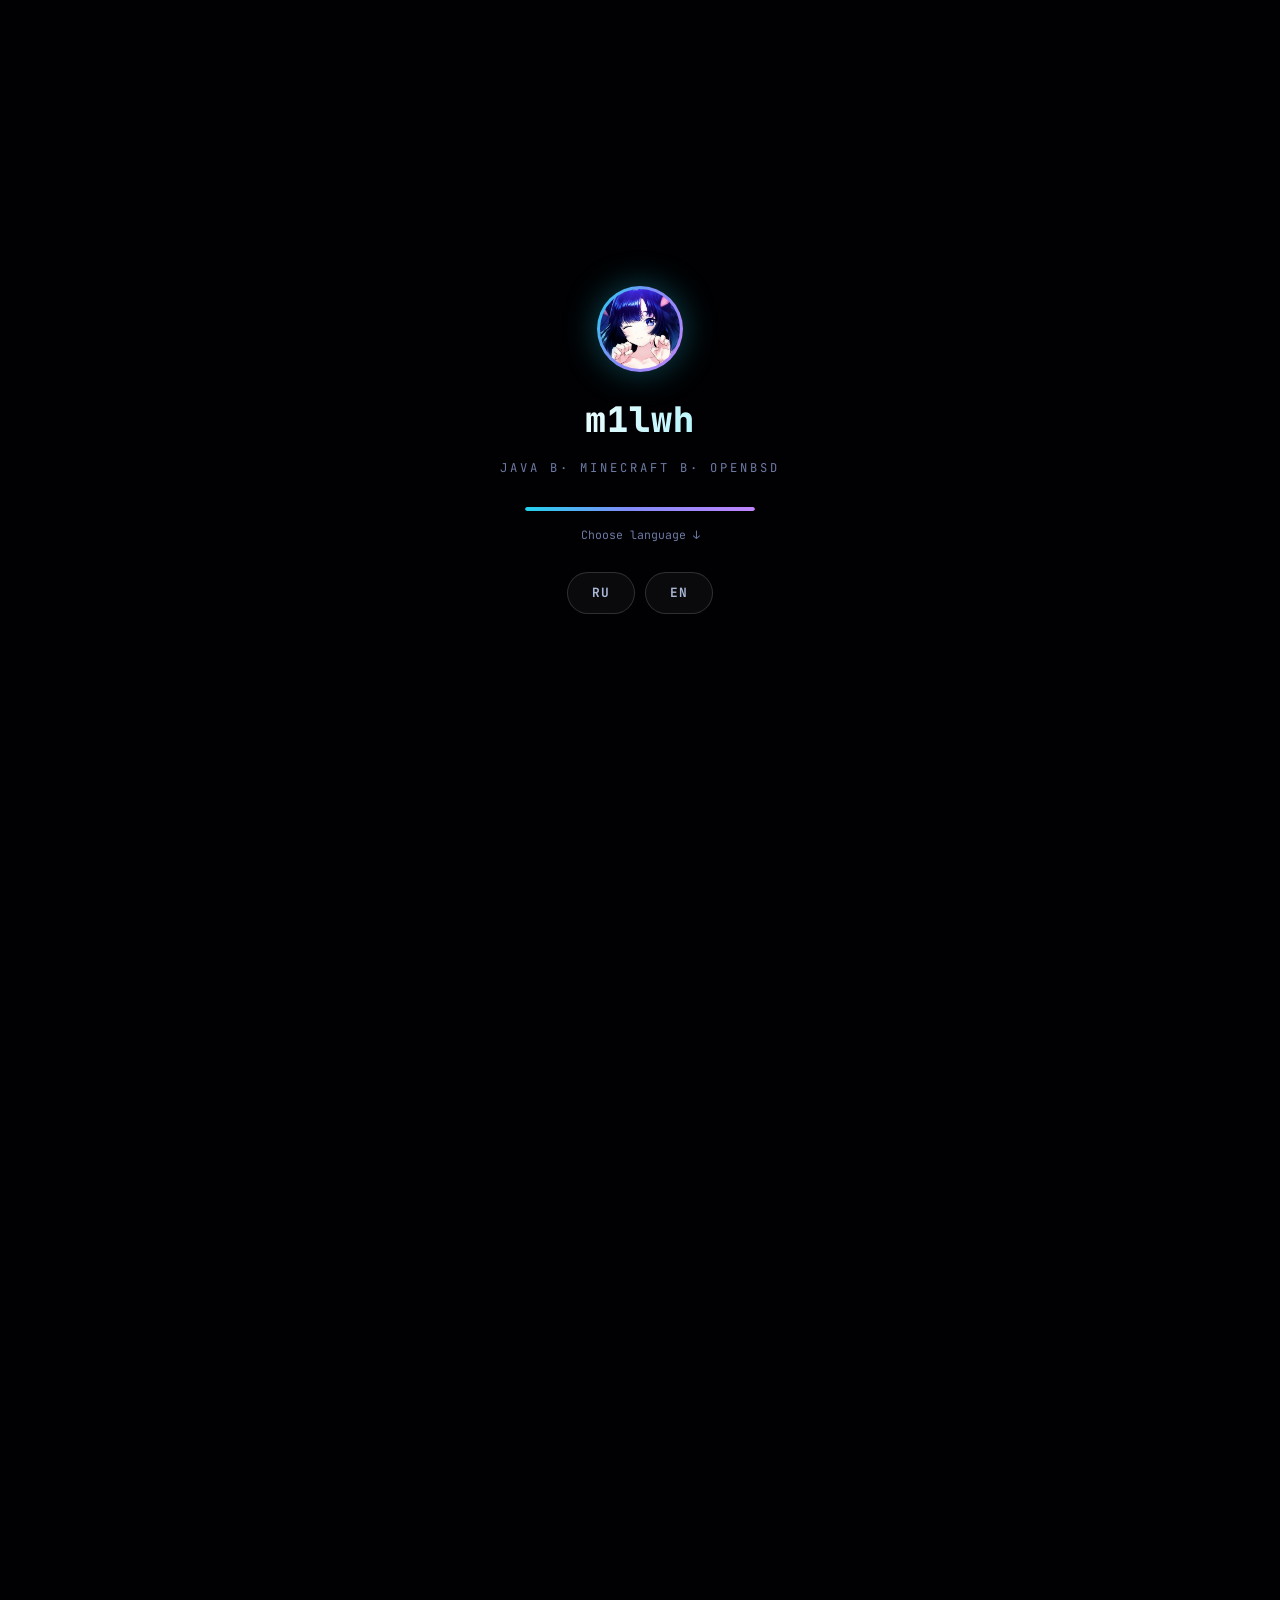
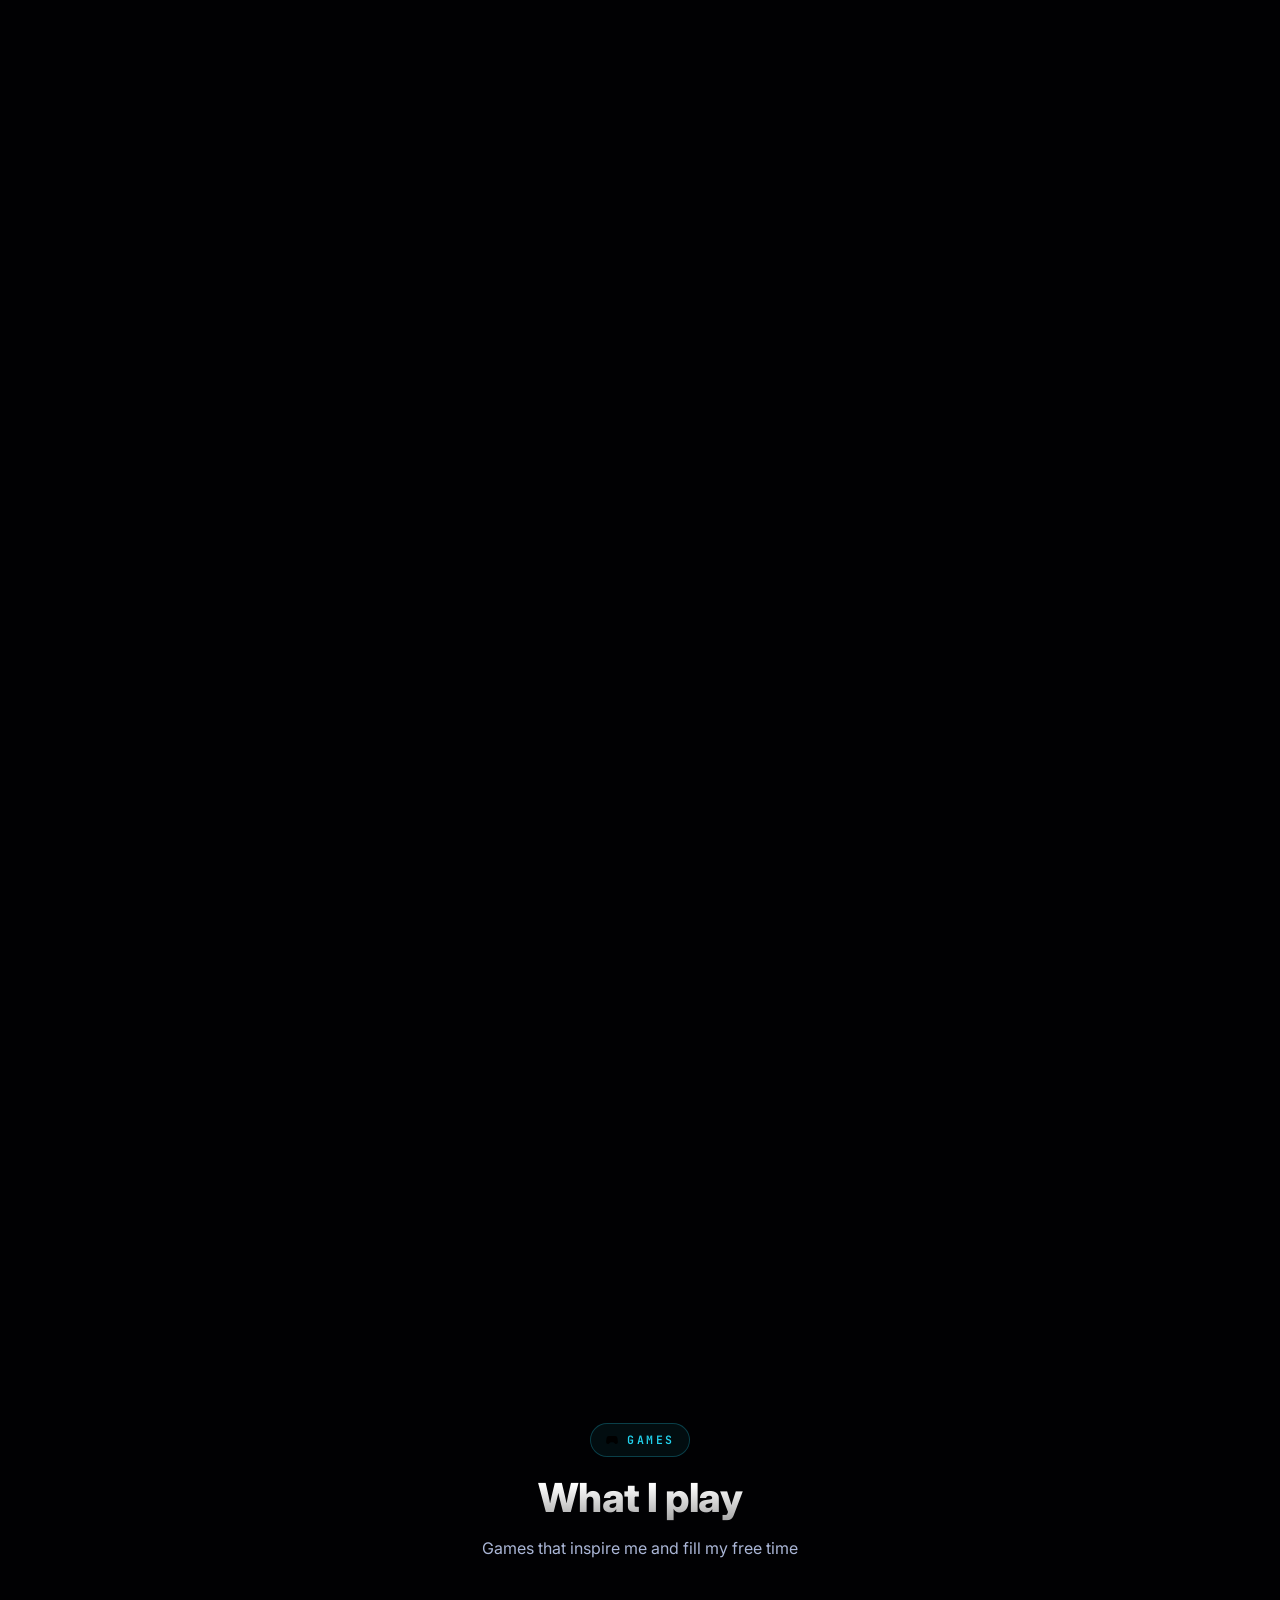
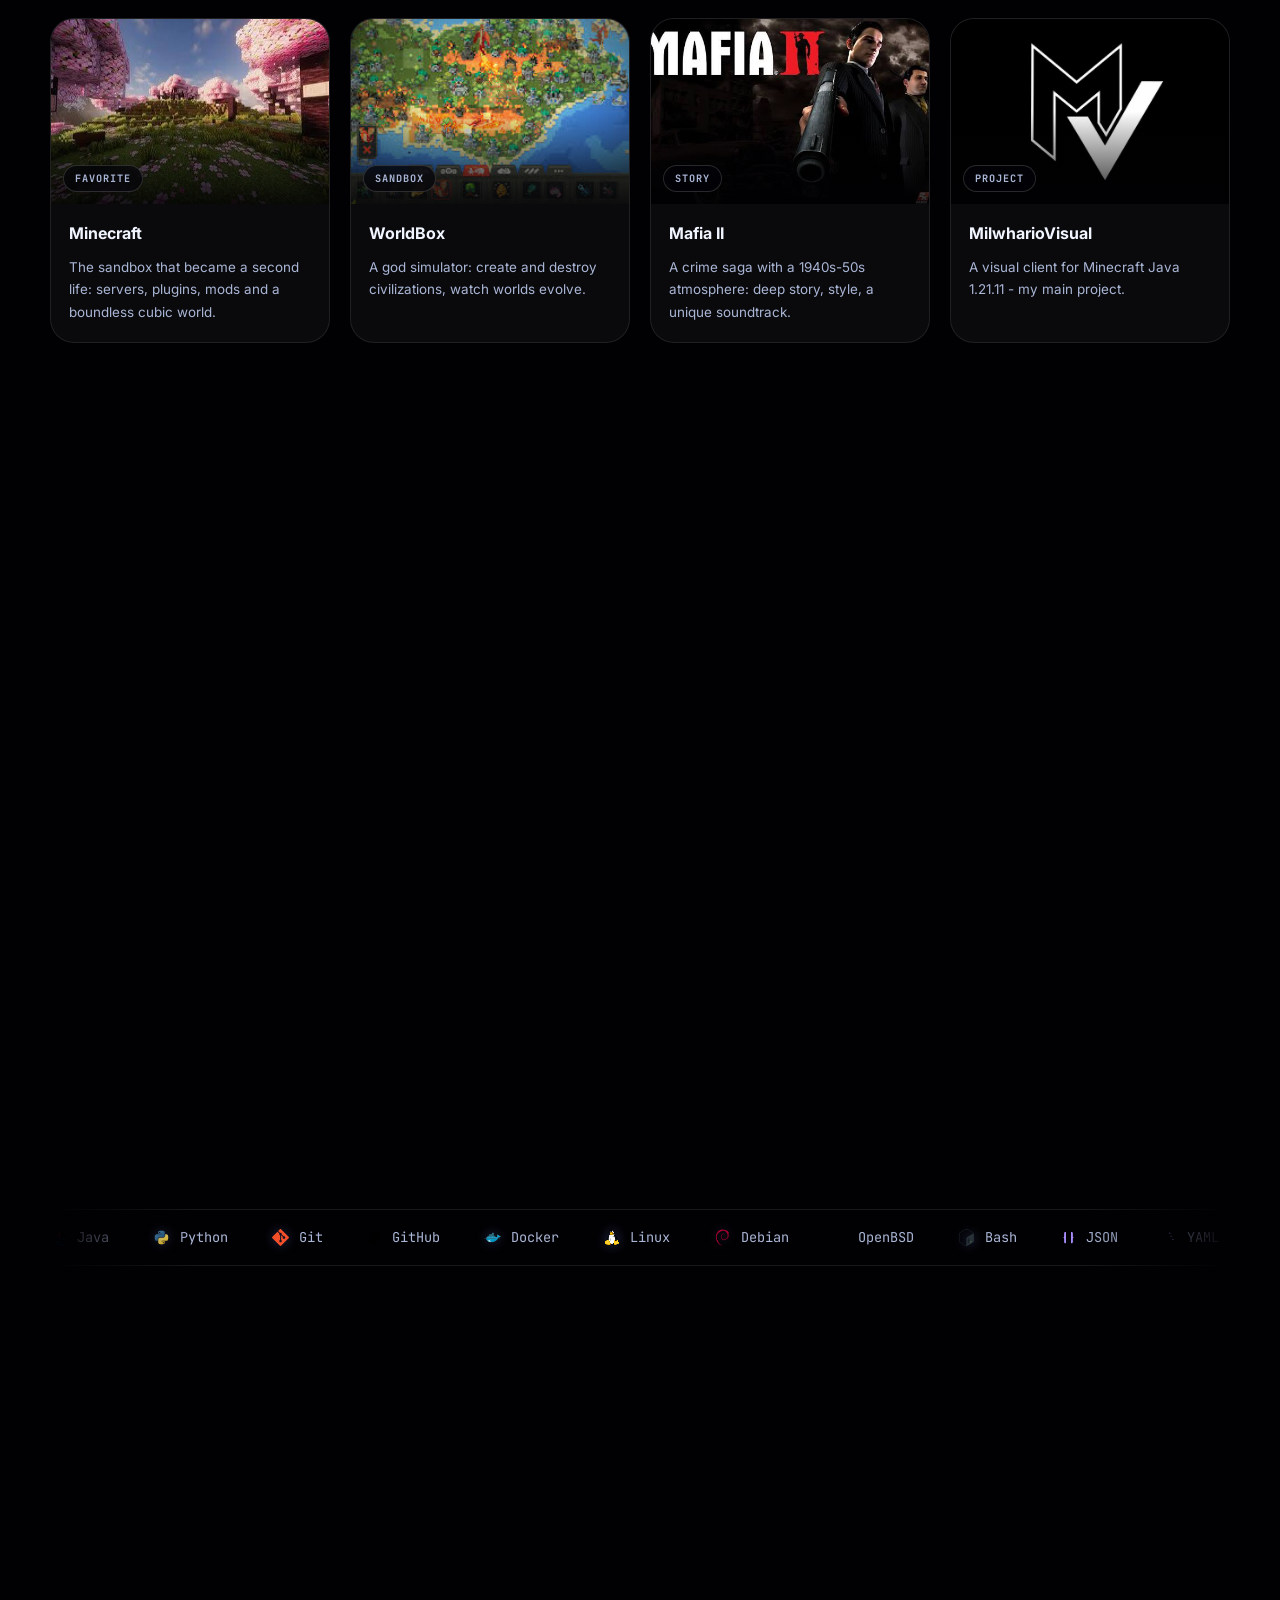
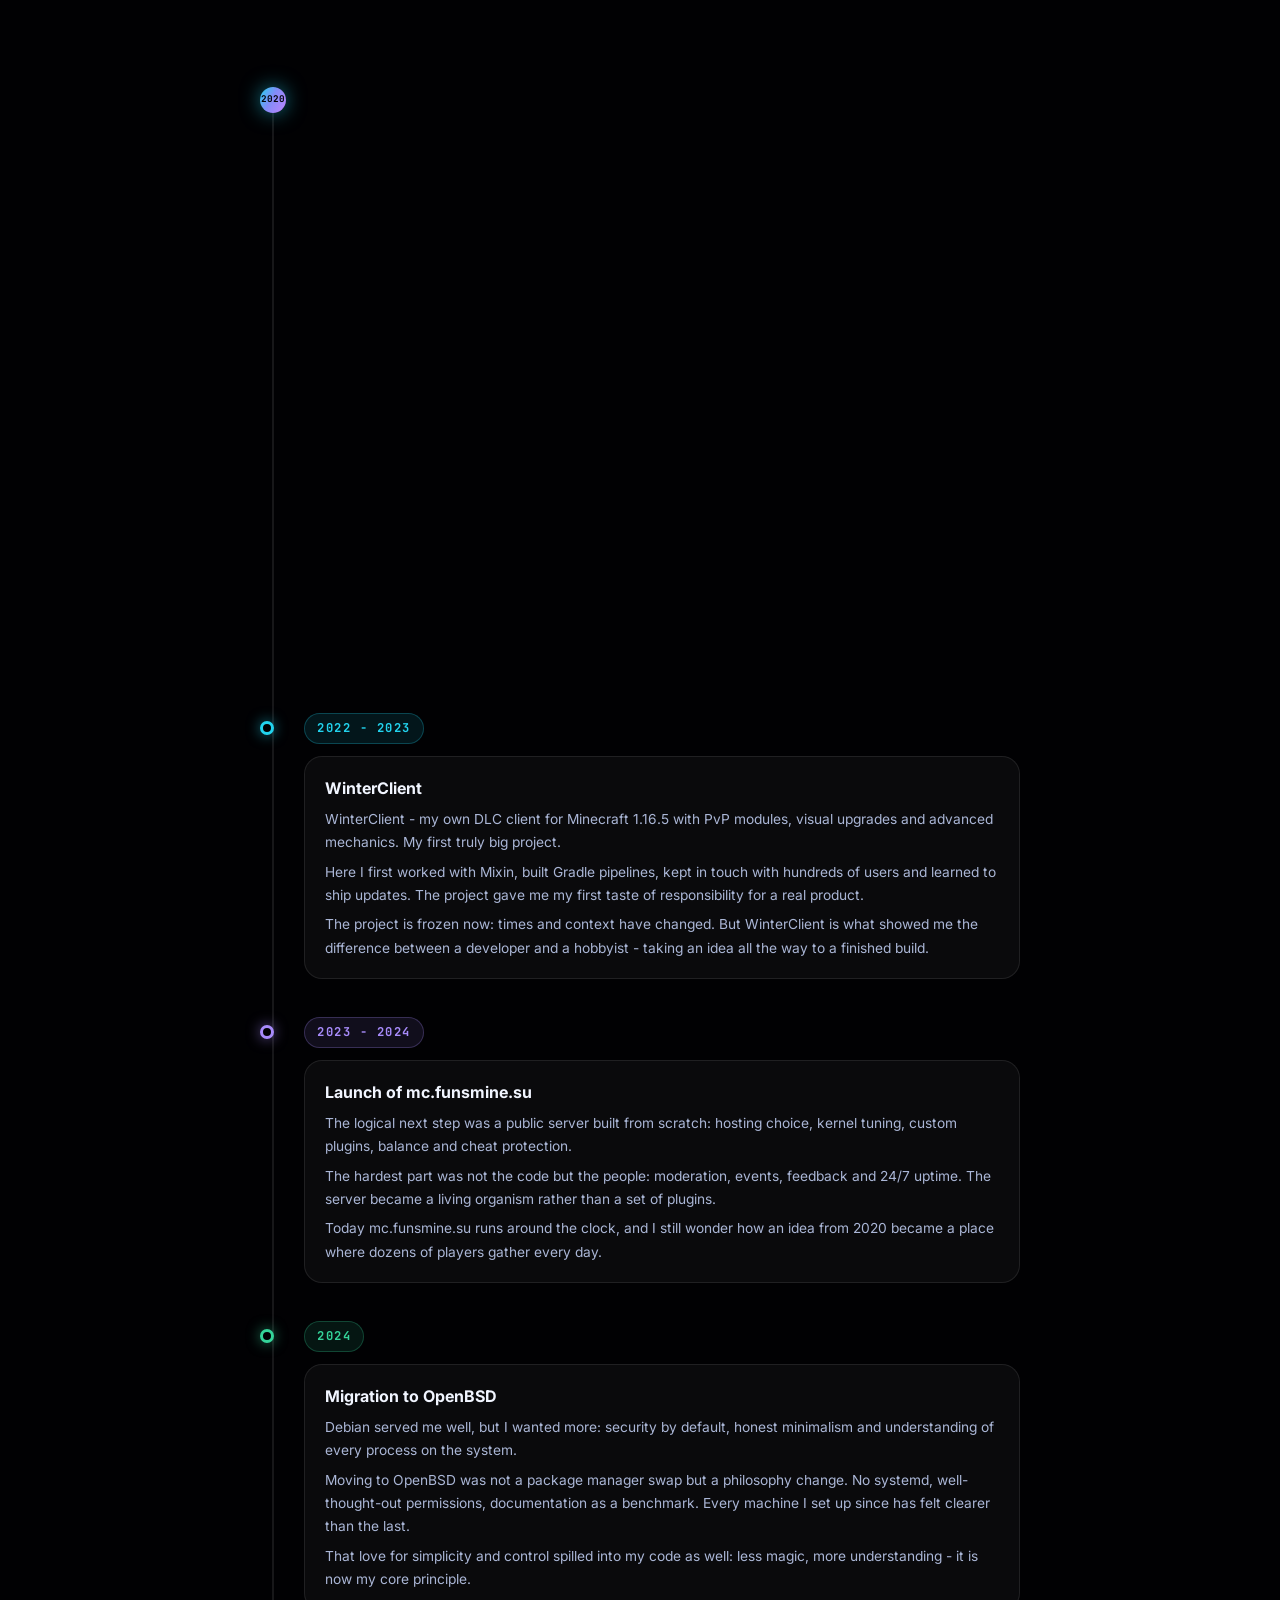
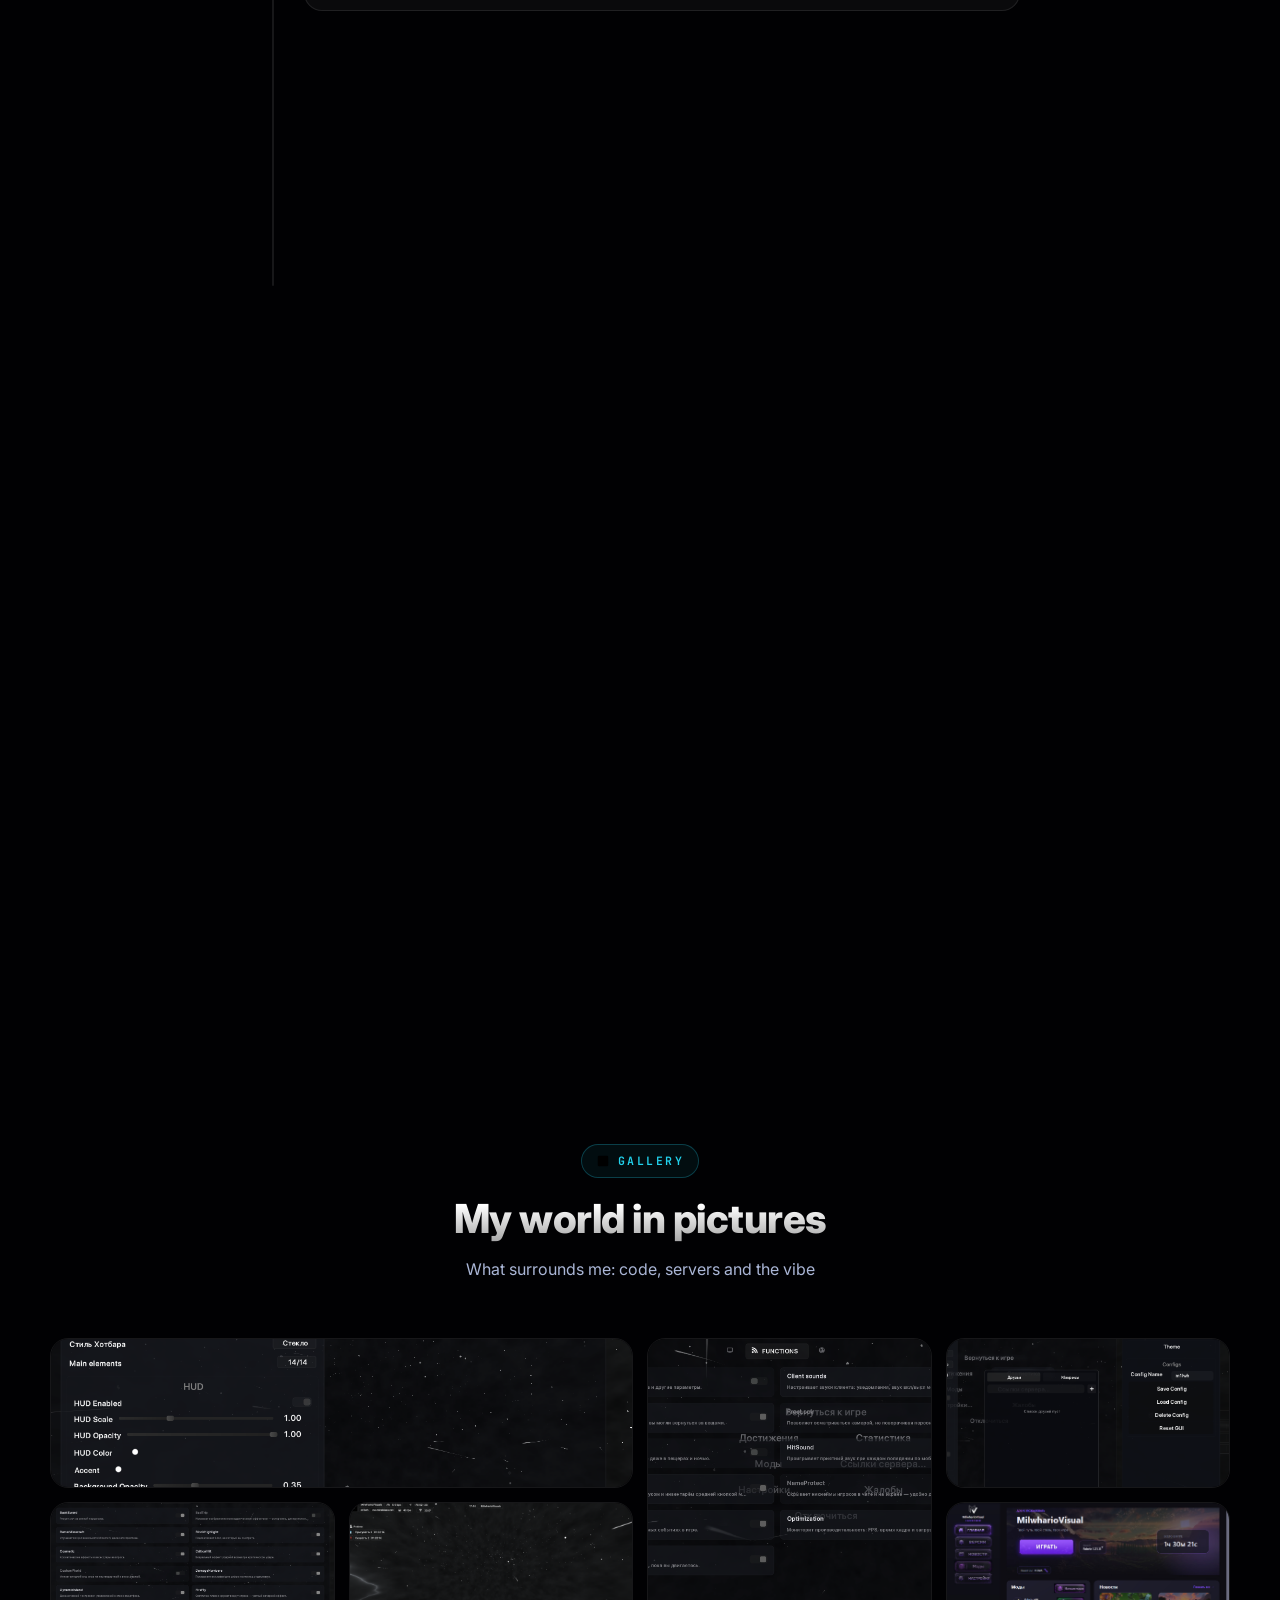
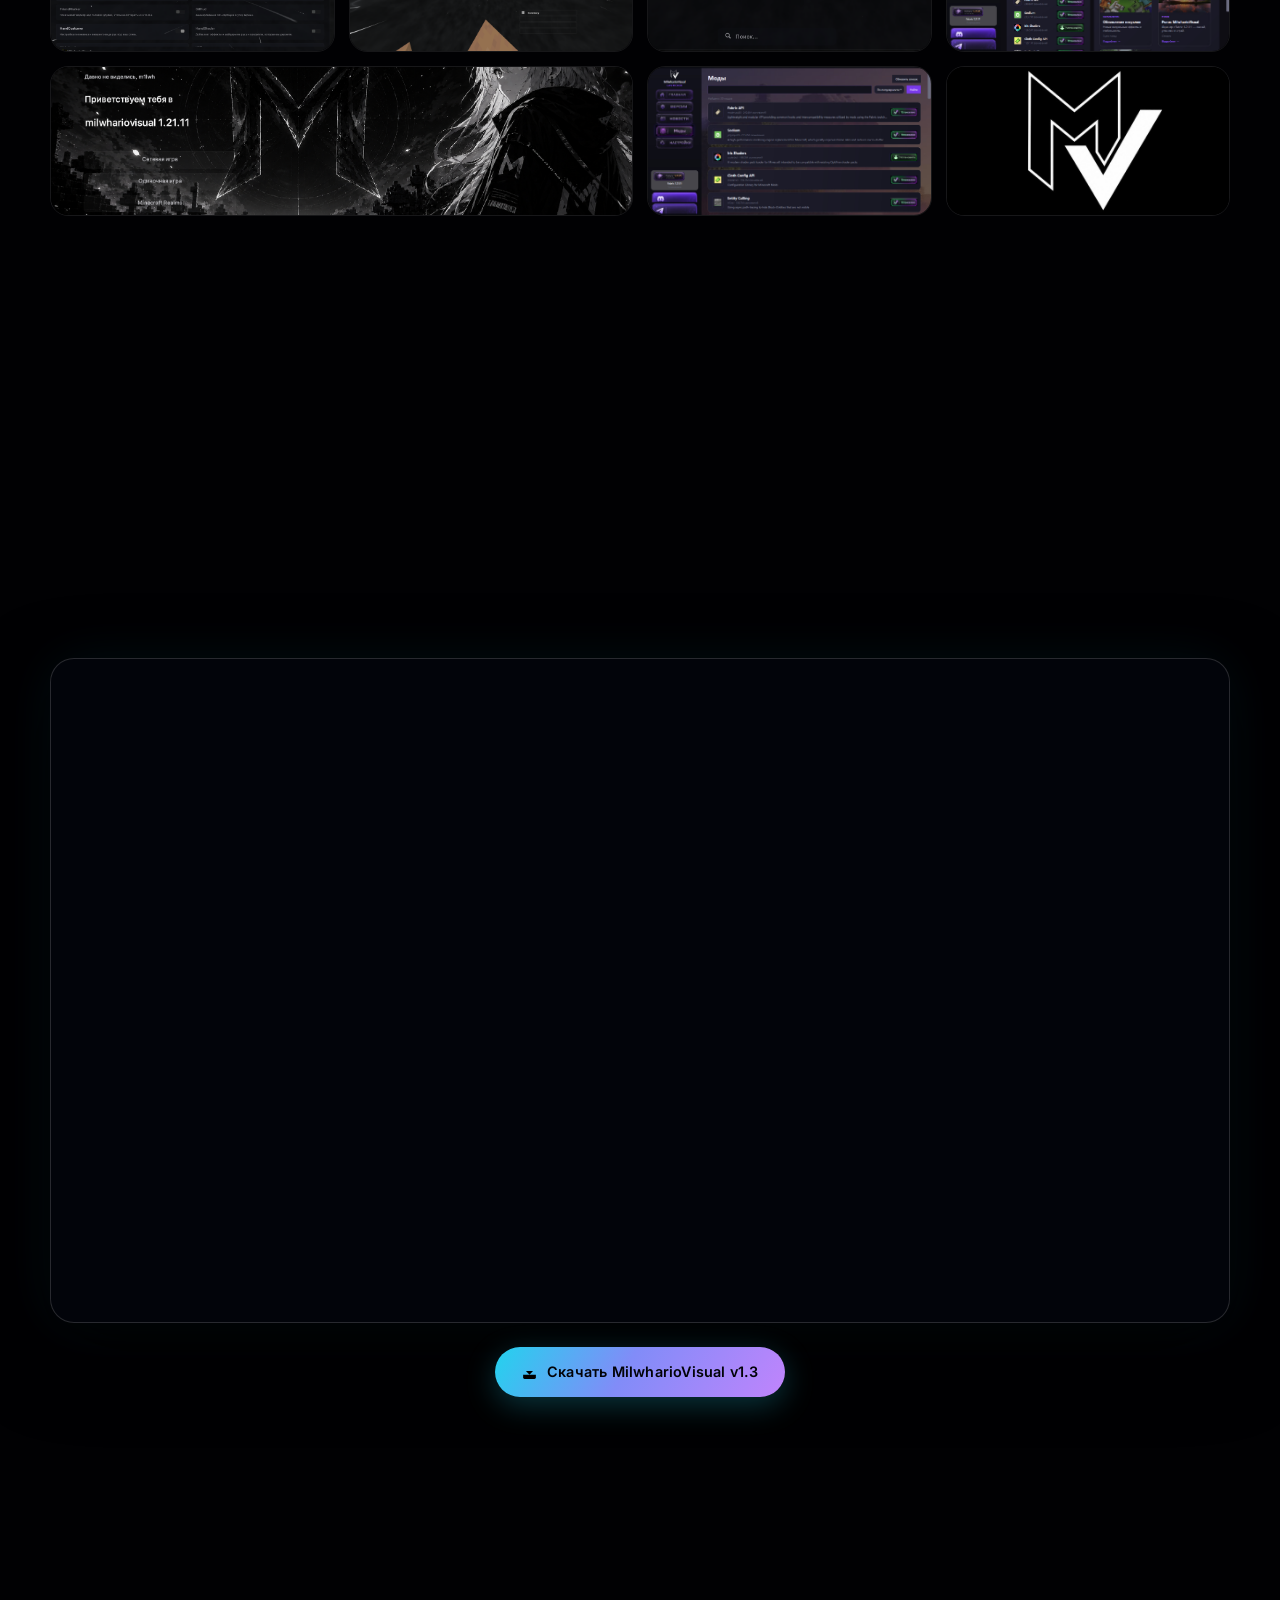
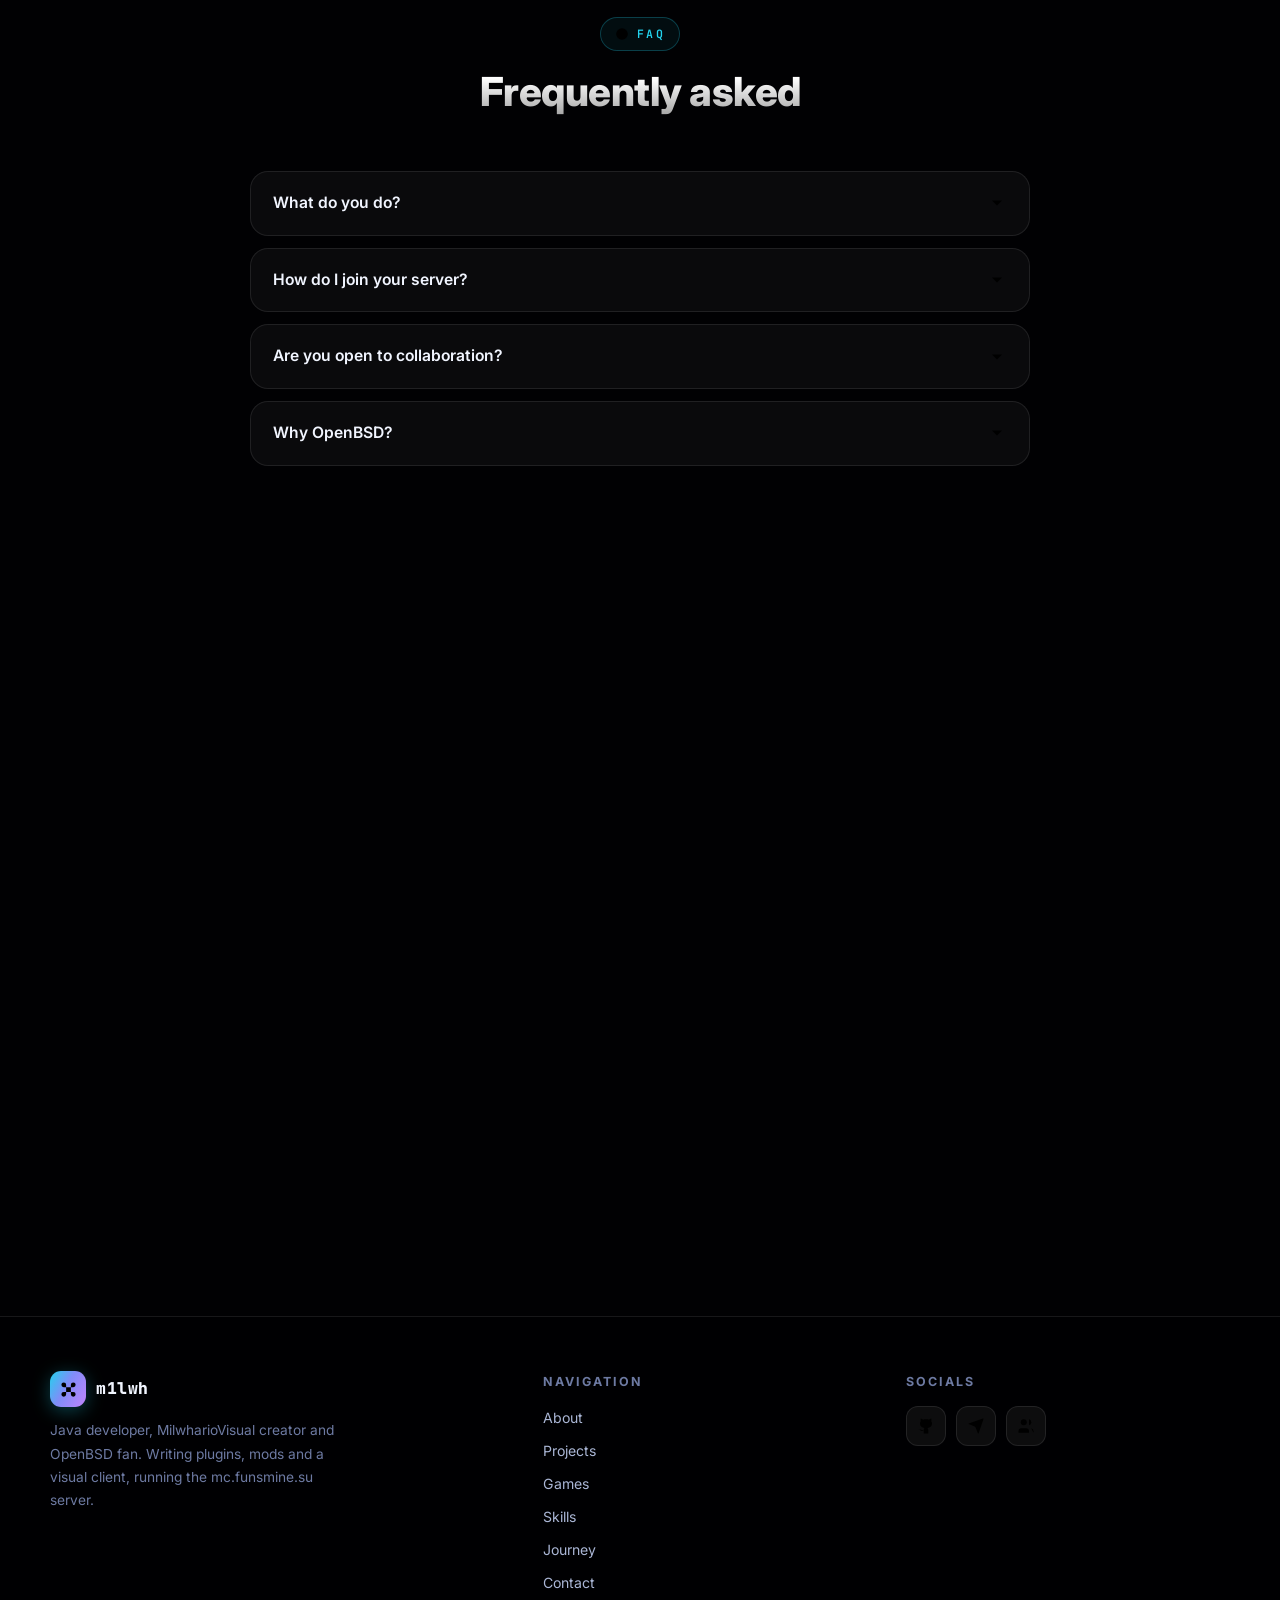
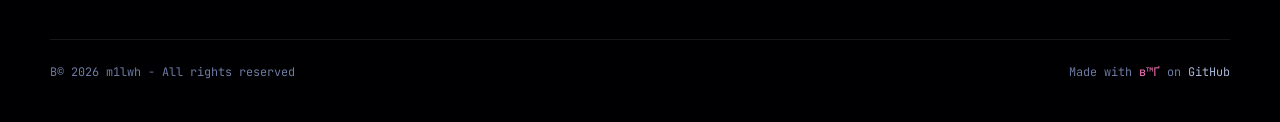
==== commit 6793c2c6: "Add files via upload" ====
--- a/index.html
+++ b/index.html
@@ -1004,9 +1004,9 @@
           <p class="section-sub">На скриншотах и видео показано лишь 20% функционала. Актуальная версия - v1.3</p>
         </div>
         <div class="terminal glass" data-reveal style="padding:0;overflow:hidden;border-radius:var(--r-lg);">
-          <video controls preload="metadata" style="width:100%;display:block;border-radius:var(--r-lg);" poster="assets/img/projects/milwhario/screen1.png">
-            <source src="assets/video/review.mp4" type="video/mp4">
-          </video>
+          <div style="position:relative;padding-bottom:56.25%;height:0;overflow:hidden;">
+            <iframe src="https://www.youtube.com/embed/JMcO8G97UdQ" title="MilwharioVisual - обзор" allow="accelerometer; autoplay; clipboard-write; encrypted-media; gyroscope; picture-in-picture; web-share" allowfullscreen style="position:absolute;top:0;left:0;width:100%;height:100%;border:0;"></iframe>
+          </div>
         </div>
         <div style="text-align:center;margin-top:1.5rem;" data-reveal>
           <a class="btn btn-primary" href="https://t.me/MilwharioVisual" target="_blank" rel="noopener">
